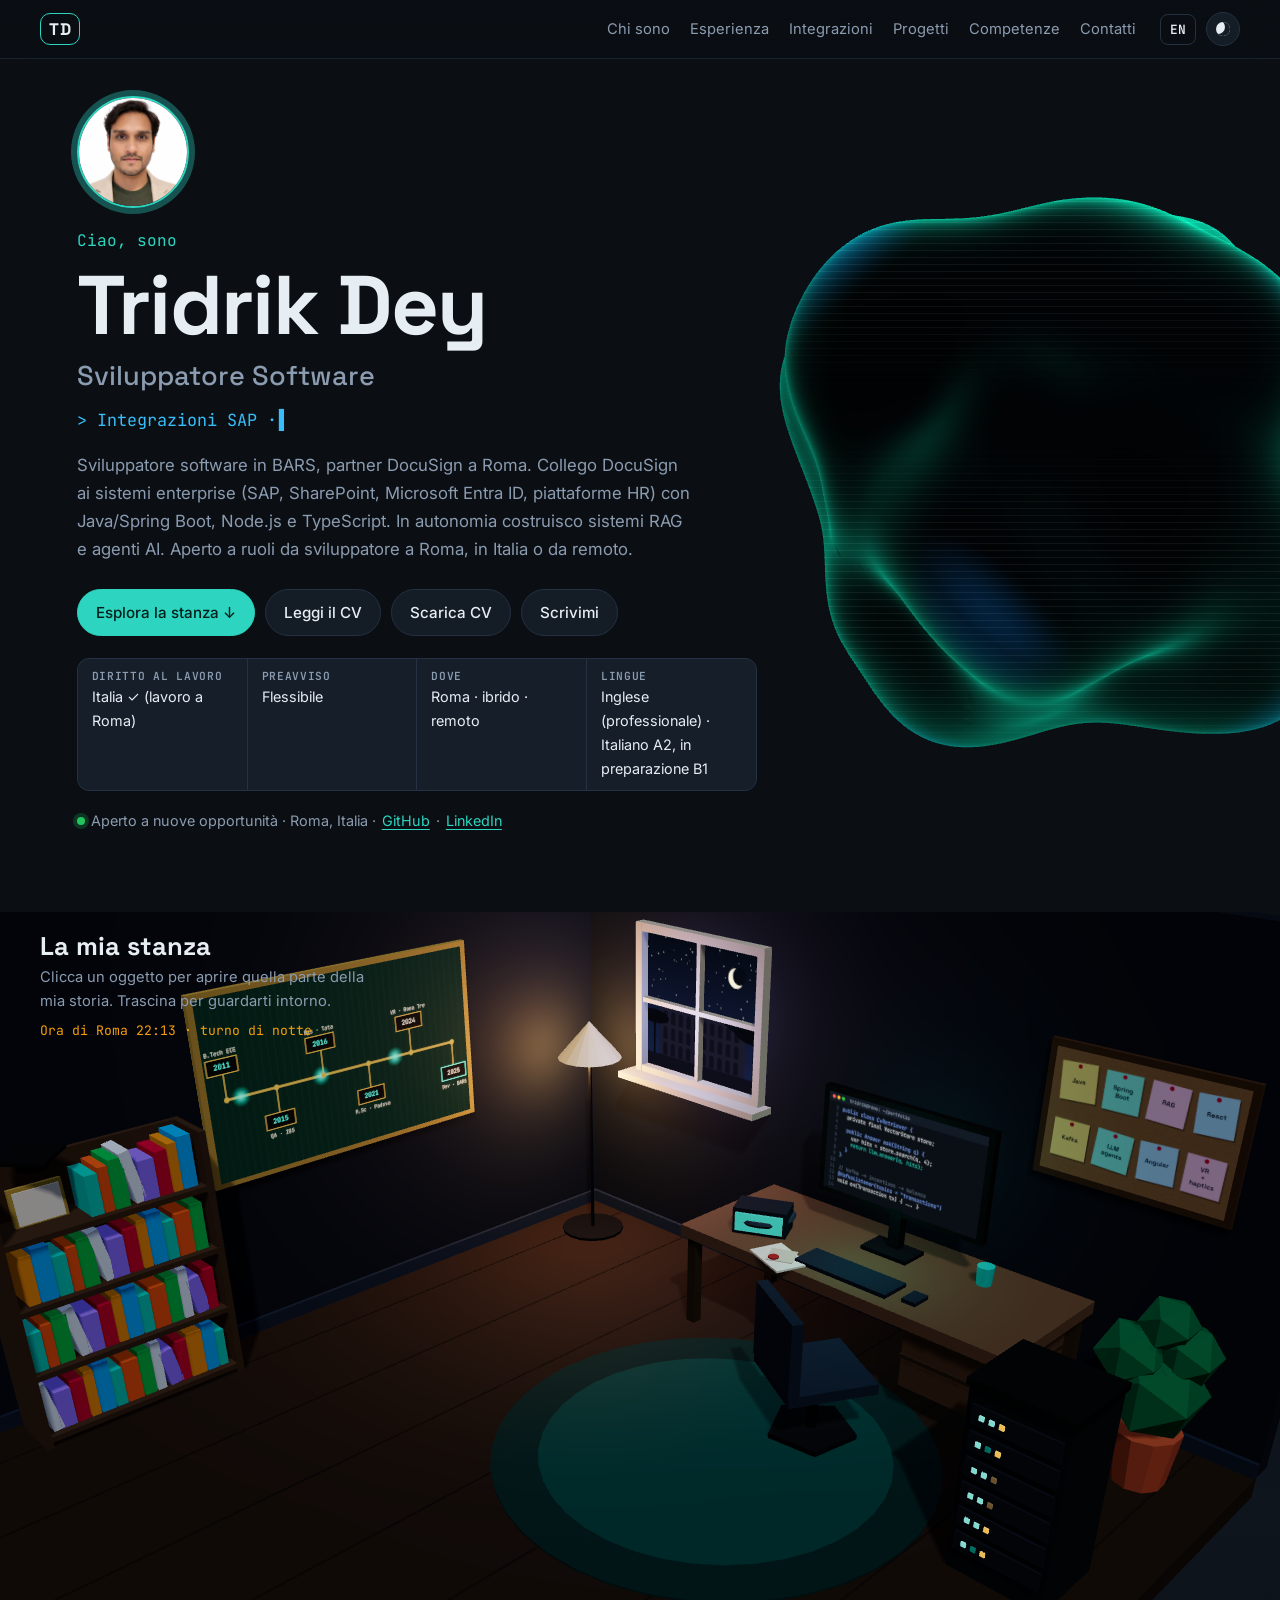
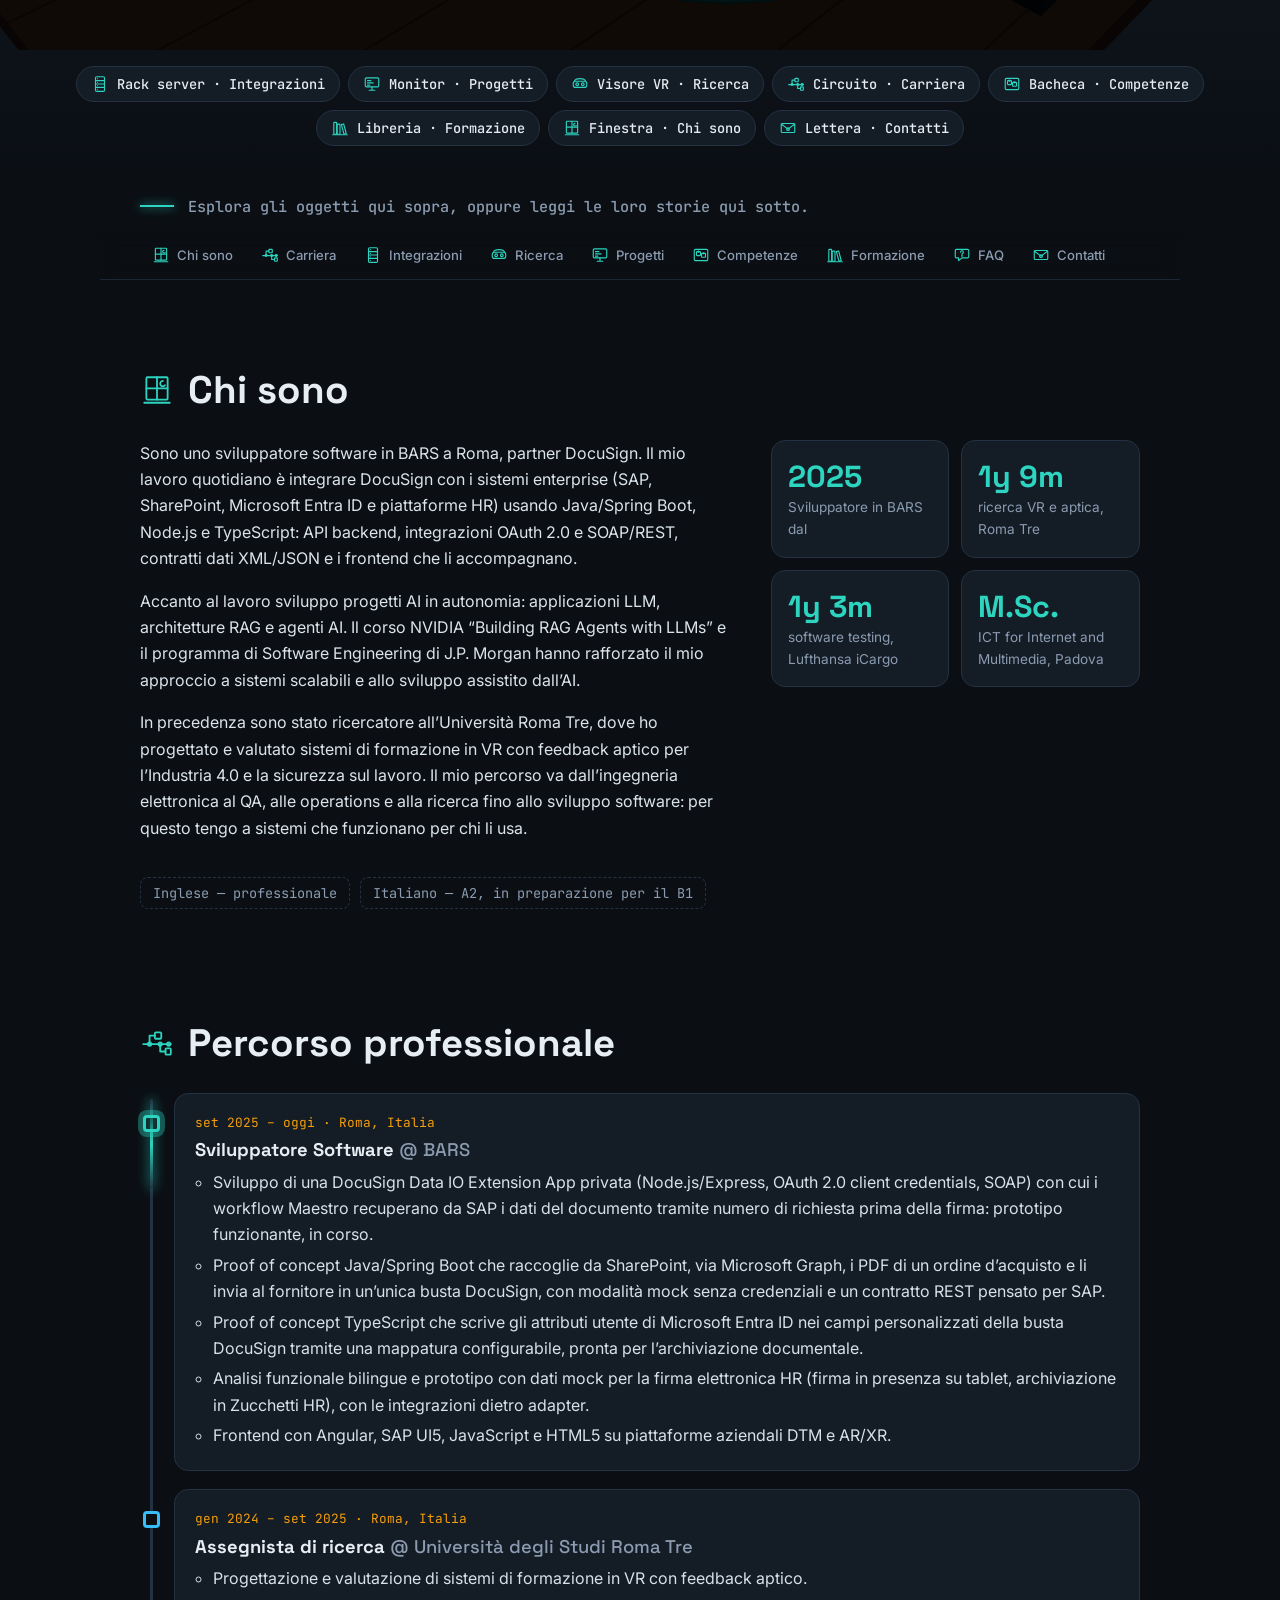
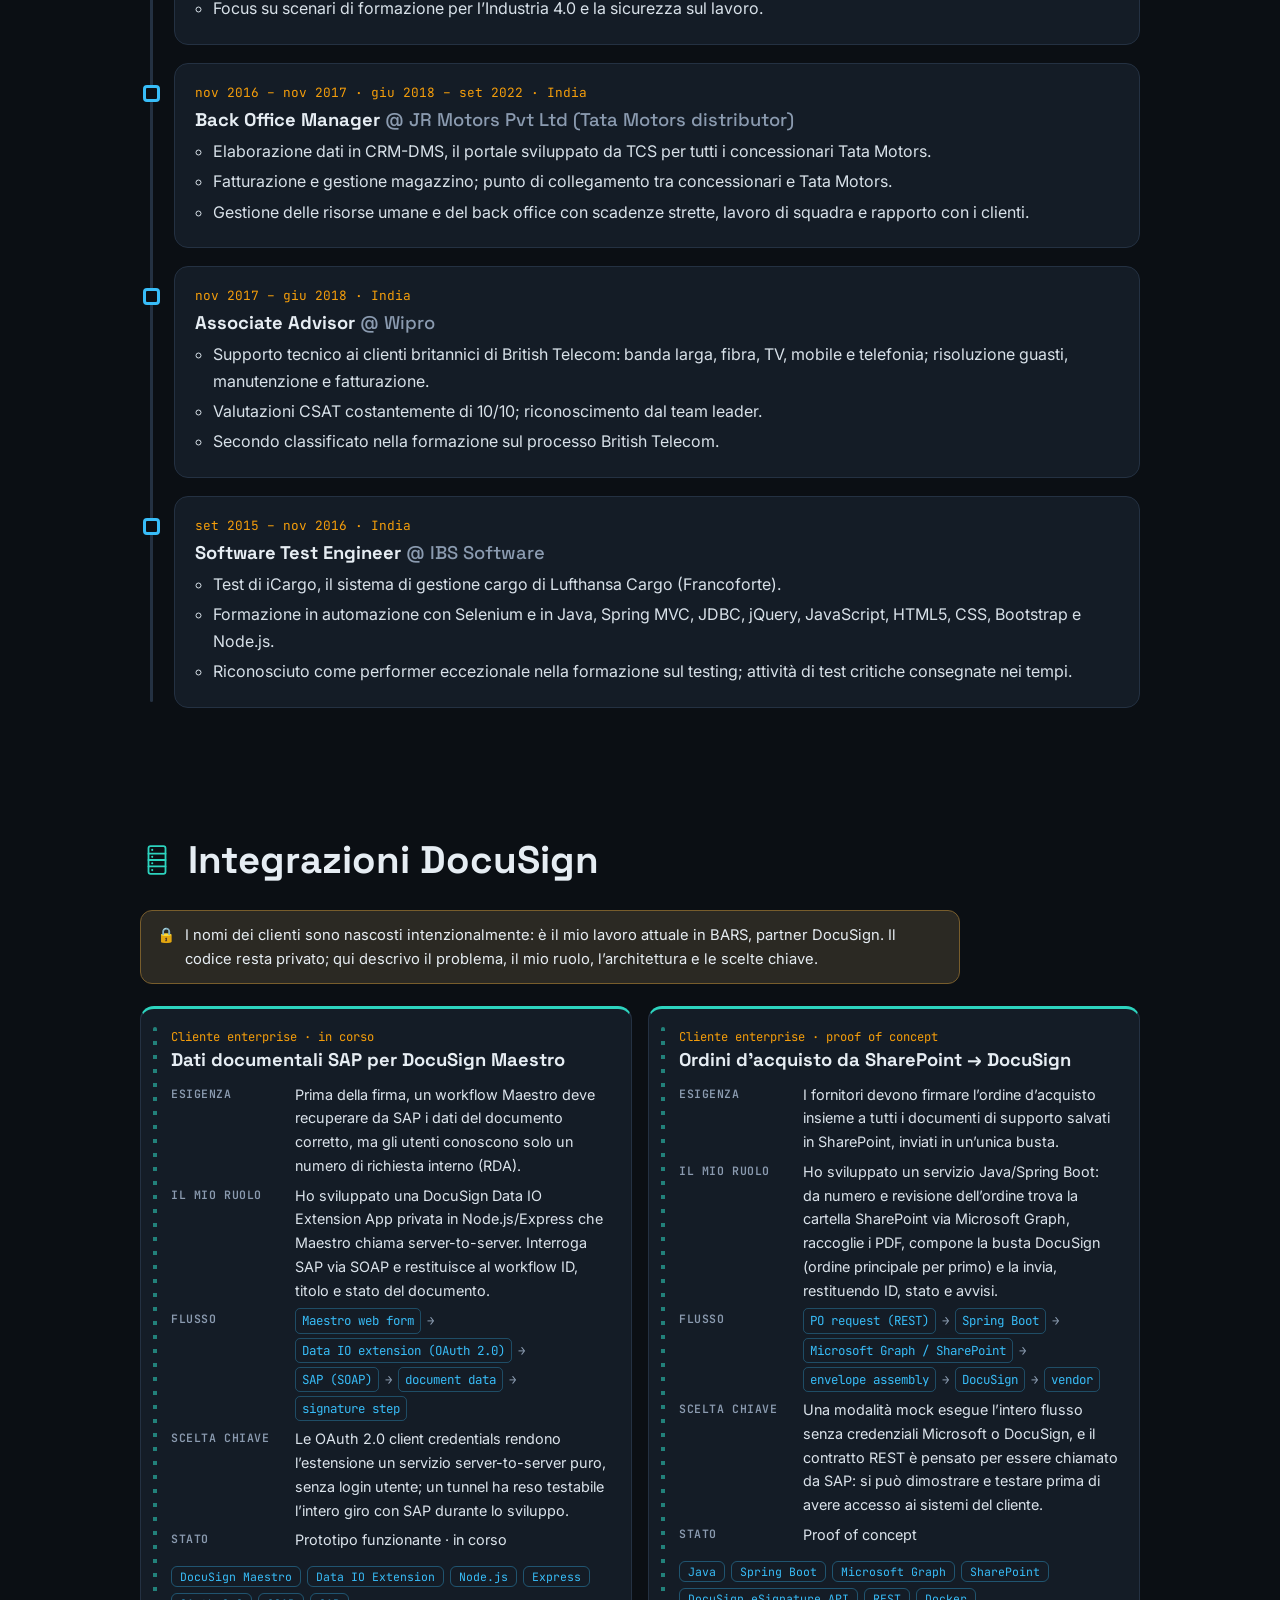
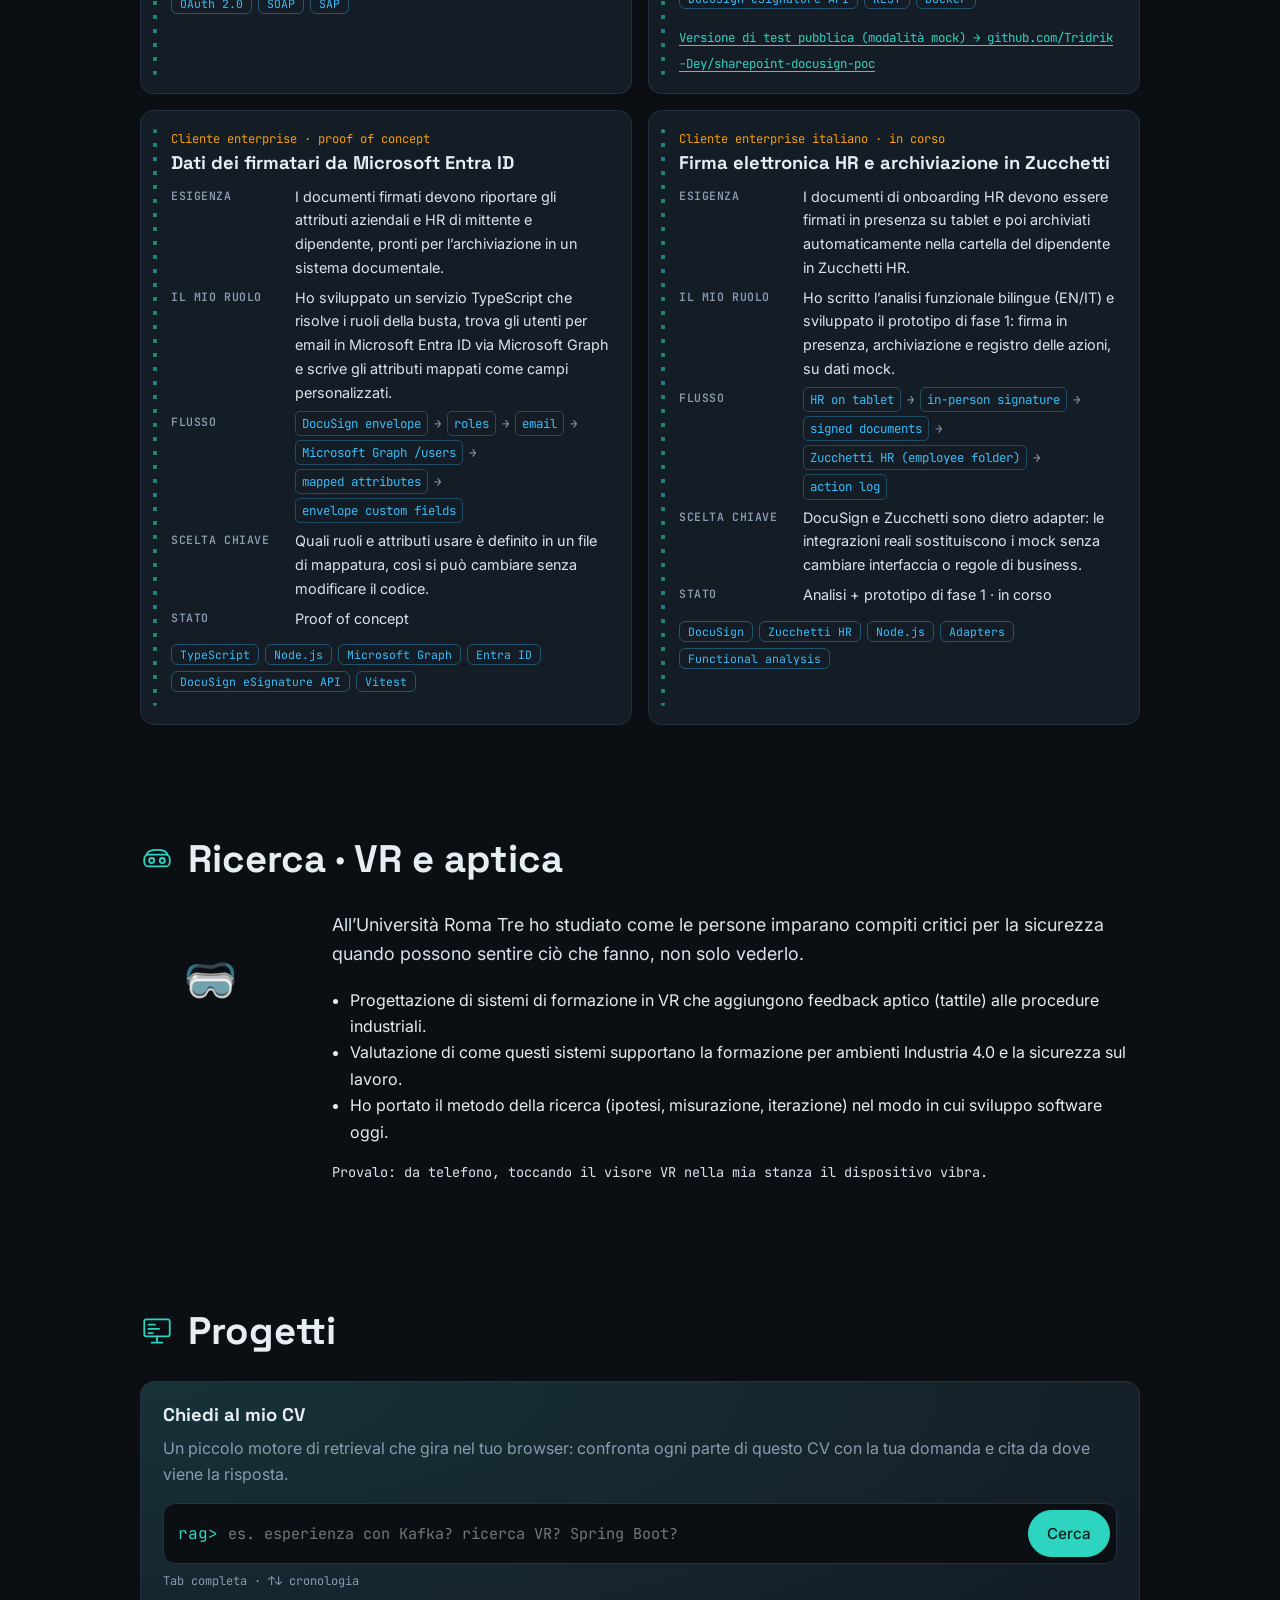
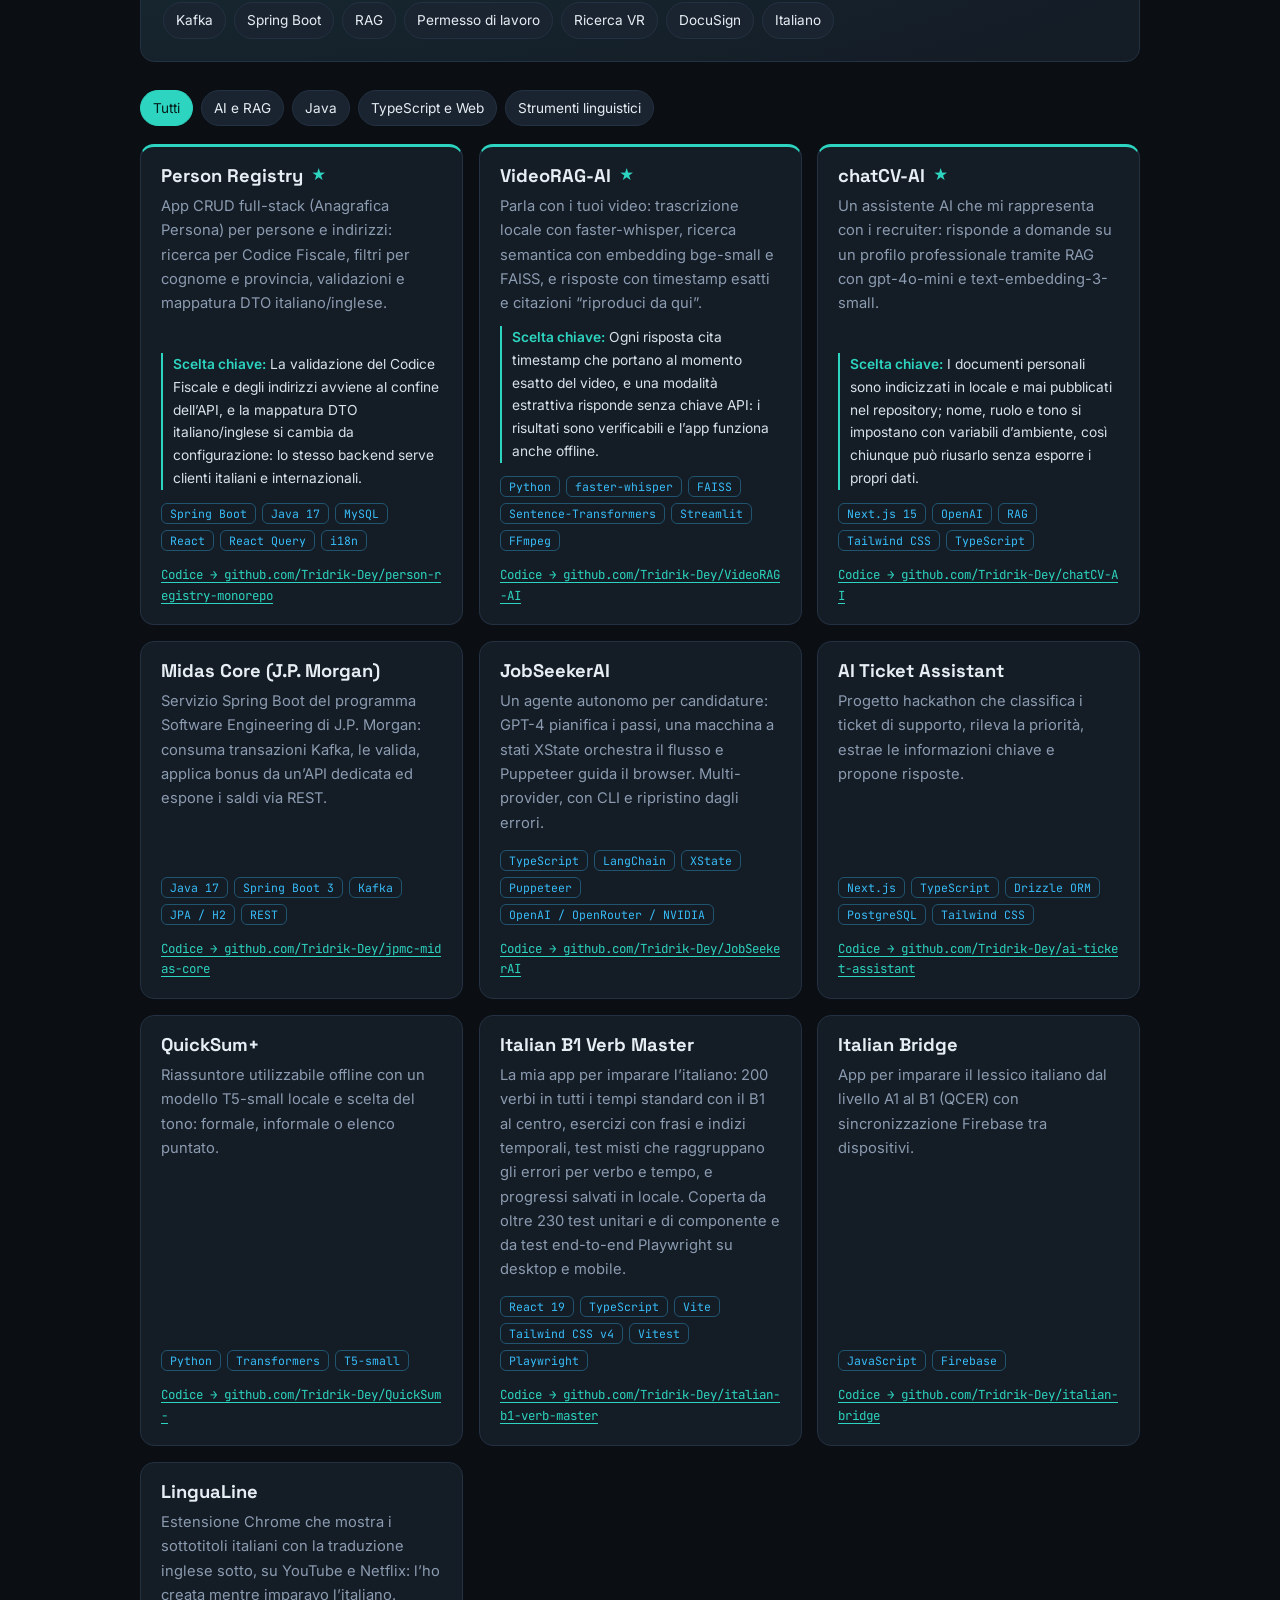
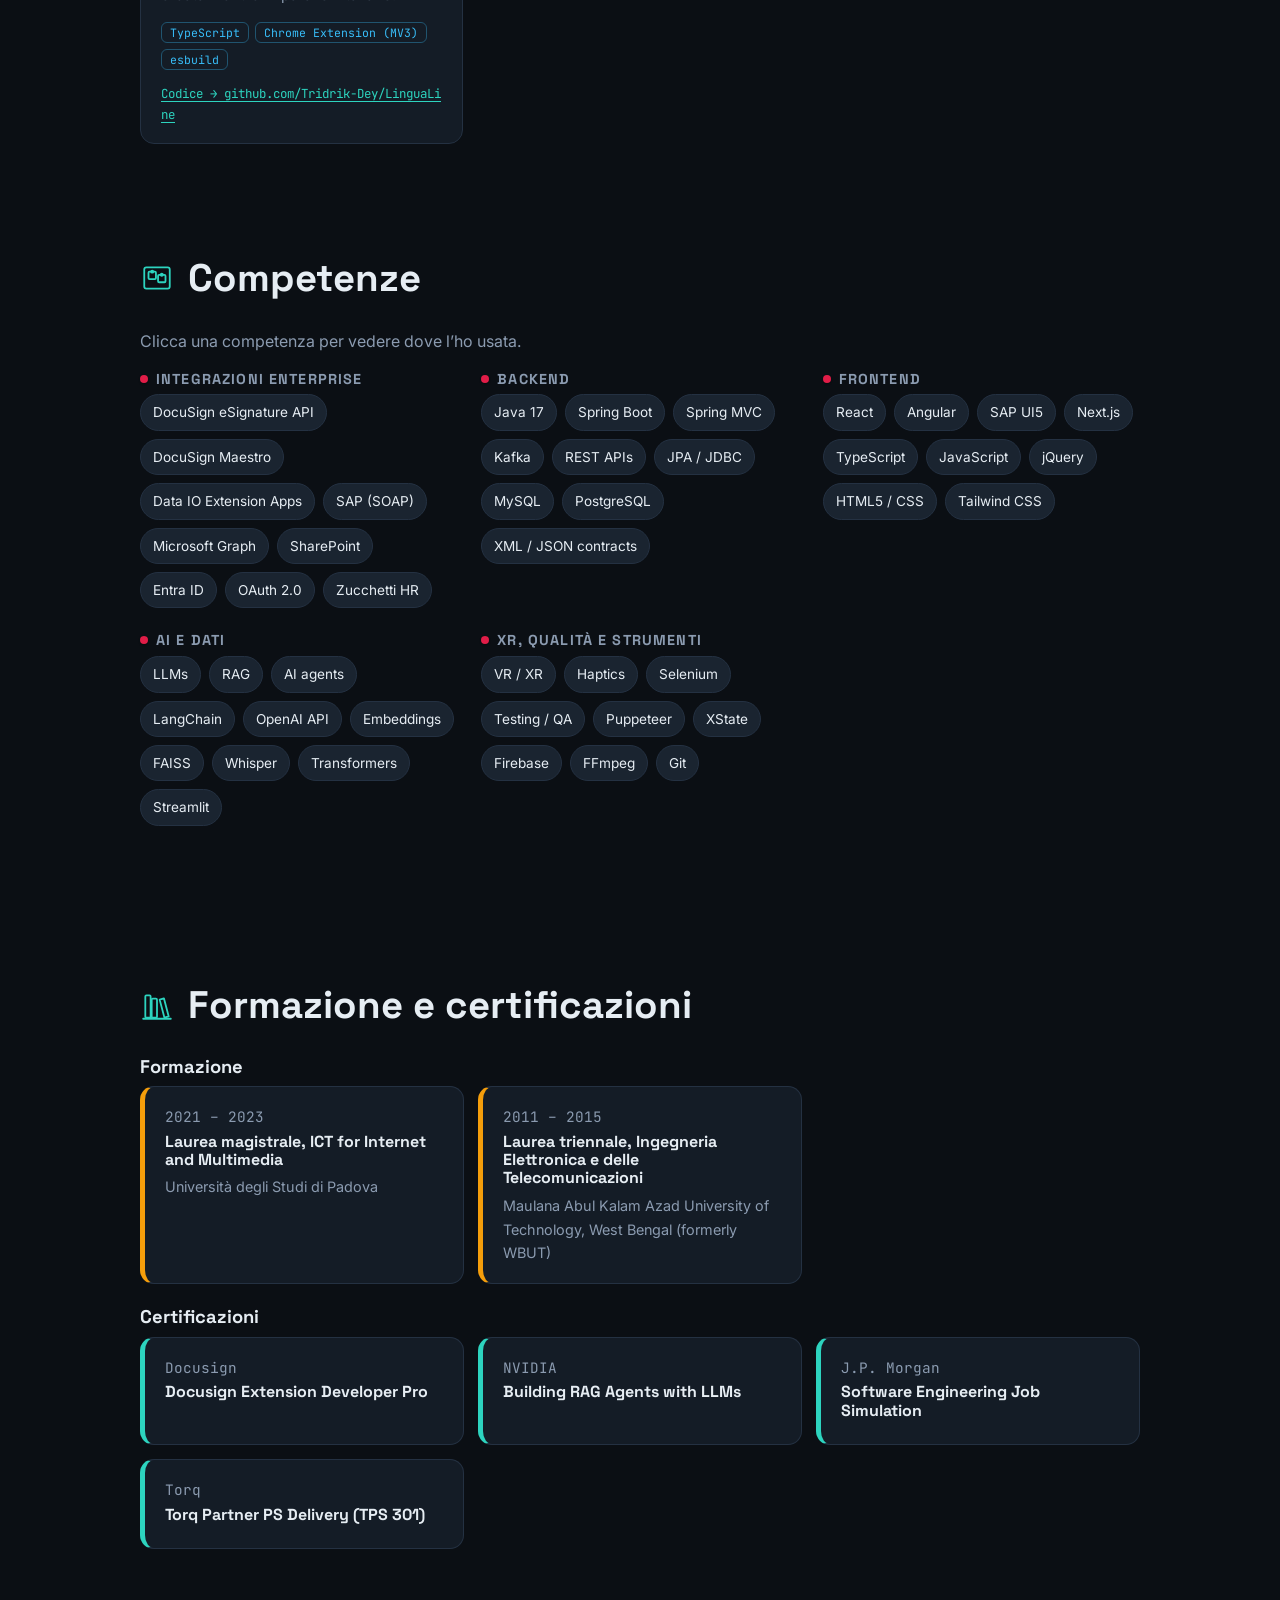
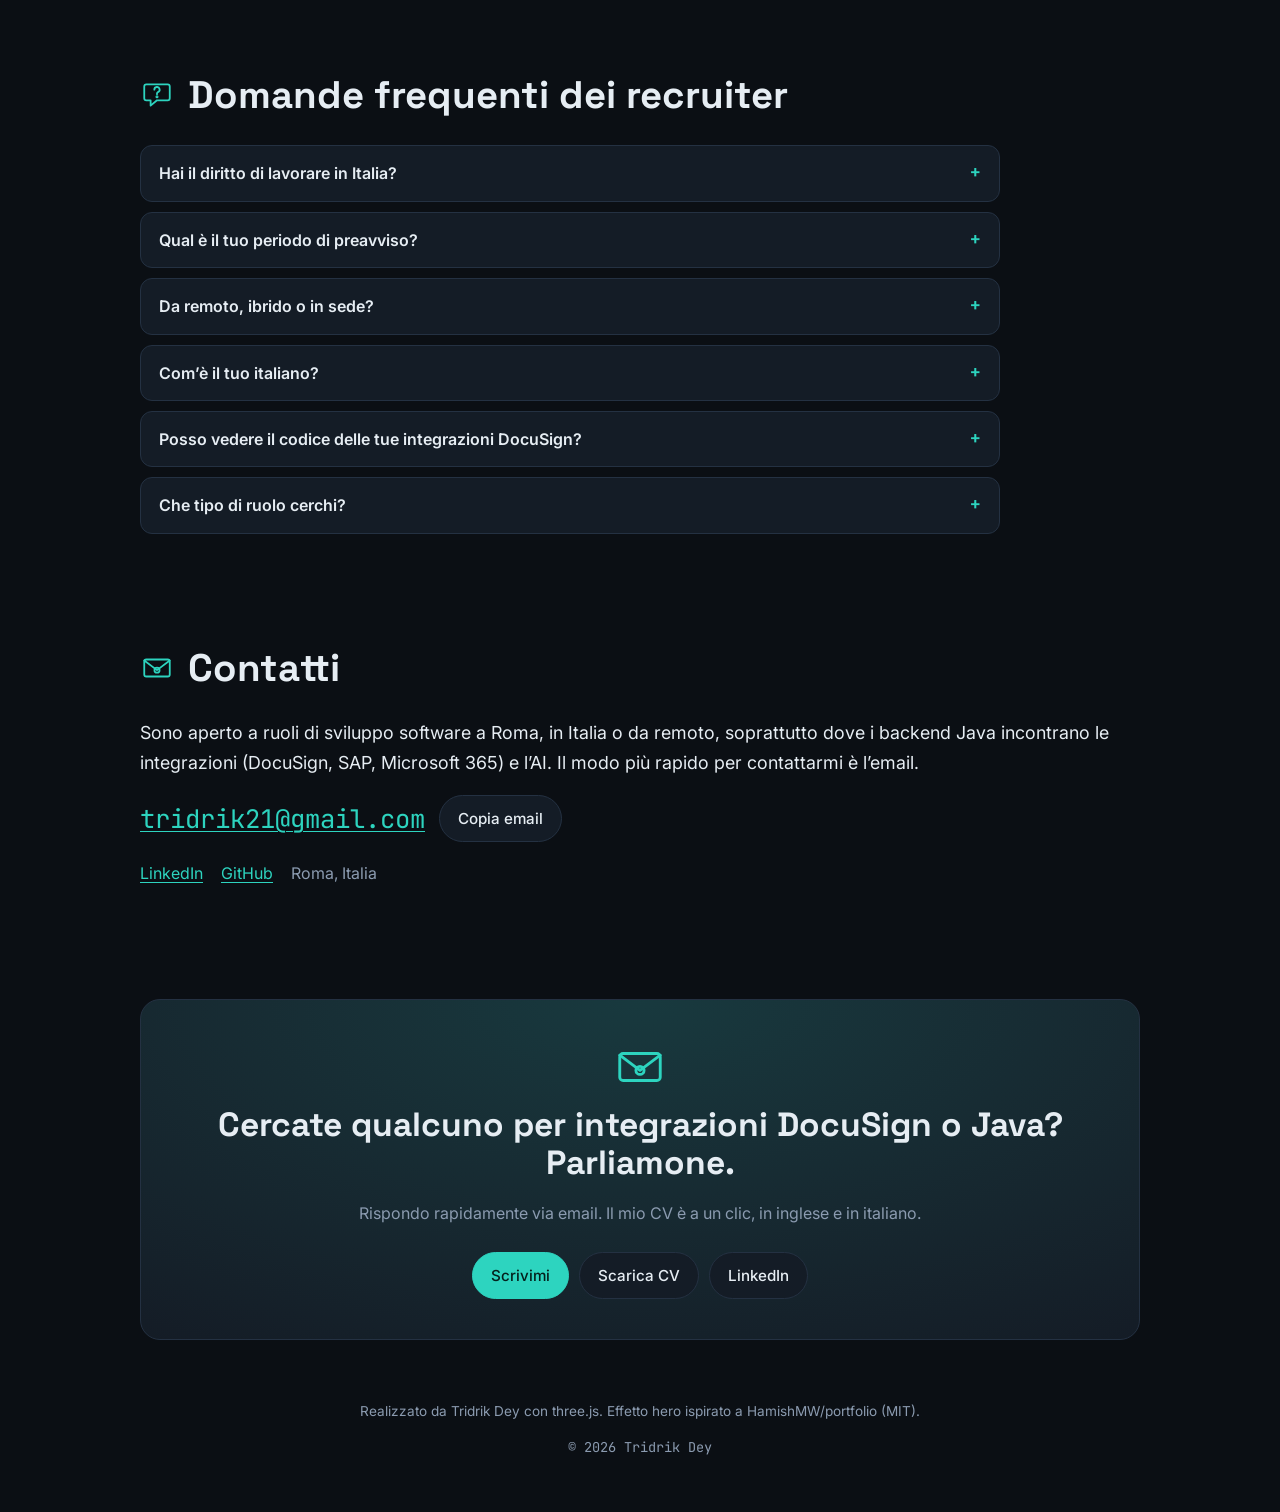
==== it/index.html @ cb40e69b "Add Google Search Console verification tag Co-Authored-By: Claude Opus 5.5 <noreply@anthropic.com>" ====
<!doctype html>
<html lang="it" class="no-js" data-theme="dark">
<head>
<meta charset="utf-8">
<meta name="viewport" content="width=device-width, initial-scale=1">
<title>Tridrik Dey · Sviluppatore Software (DocuSign e integrazioni enterprise, Java, Spring Boot)</title>
<meta name="description" content="Sviluppatore software in BARS a Roma, partner DocuSign: integro DocuSign con SAP, SharePoint, Microsoft Entra ID e sistemi HR usando Java/Spring Boot, Node.js e TypeScript. Sviluppo anche progetti RAG e agenti AI.">
<meta name="author" content="Tridrik Dey">
<meta name="google-site-verification" content="TpDvIQLYxlIpqFZb74sLDKEGU_5LTjOBwT2x2uKrREA">
<meta name="theme-color" content="#0b0f14">
<link rel="canonical" href="https://tridrik-dey.github.io/it/">
<link rel="alternate" hreflang="en" href="https://tridrik-dey.github.io/">
<link rel="alternate" hreflang="it" href="https://tridrik-dey.github.io/it/">
<link rel="alternate" hreflang="x-default" href="https://tridrik-dey.github.io/">
<link rel="alternate" type="text/markdown" title="llms.txt" href="https://tridrik-dey.github.io/llms.txt">
<meta property="og:type" content="profile">
<meta property="og:title" content="Tridrik Dey · Sviluppatore Software (DocuSign e integrazioni enterprise, Java, Spring Boot)">
<meta property="og:description" content="Sviluppatore software in BARS a Roma, partner DocuSign: integro DocuSign con SAP, SharePoint, Microsoft Entra ID e sistemi HR usando Java/Spring Boot, Node.js e TypeScript. Sviluppo anche progetti RAG e agenti AI.">
<meta property="og:url" content="https://tridrik-dey.github.io/it/">
<meta property="og:image" content="https://tridrik-dey.github.io/assets/og.png">
<meta property="og:image:width" content="1200">
<meta property="og:image:height" content="630">
<meta property="og:locale" content="it_IT">
<meta property="og:locale:alternate" content="en_US">
<meta property="profile:first_name" content="Tridrik">
<meta property="profile:last_name" content="Dey">
<meta name="twitter:card" content="summary_large_image">
<link rel="icon" href="../assets/favicon.svg" type="image/svg+xml">
<link rel="preconnect" href="https://fonts.googleapis.com">
<link rel="preconnect" href="https://fonts.gstatic.com" crossorigin>
<link href="https://fonts.googleapis.com/css2?family=Inter:wght@400;500;600&family=JetBrains+Mono:wght@400;600&family=Space+Grotesk:wght@500;700&display=swap" rel="stylesheet">
<link rel="stylesheet" href="../assets/css/style.css">
<script>document.documentElement.classList.replace('no-js','js');try{var s=localStorage.getItem('theme');if(s)document.documentElement.dataset.theme=s}catch(e){}</script>
<script type="application/ld+json">{"@context":"https://schema.org","@type":"ProfilePage","dateModified":"2026-10-31","inLanguage":"it","mainEntity":{"@type":"Person","@id":"https://tridrik-dey.github.io/#person","name":"Tridrik Dey","jobTitle":"Sviluppatore Software","description":"Sviluppatore software in BARS a Roma, partner DocuSign: integro DocuSign con SAP, SharePoint, Microsoft Entra ID e sistemi HR usando Java/Spring Boot, Node.js e TypeScript. Sviluppo anche progetti RAG e agenti AI.","email":"mailto:tridrik21@gmail.com","image":"https://tridrik-dey.github.io/assets/avatar.png","url":"https://tridrik-dey.github.io/","address":{"@type":"PostalAddress","addressLocality":"Rome","addressCountry":"IT"},"worksFor":{"@type":"Organization","name":"BARS"},"alumniOf":[{"@type":"CollegeOrUniversity","name":"Università degli Studi di Padova"},{"@type":"CollegeOrUniversity","name":"Maulana Abul Kalam Azad University of Technology, West Bengal (formerly WBUT)"}],"hasCredential":[{"@type":"EducationalOccupationalCredential","name":"Docusign Extension Developer Pro","recognizedBy":{"@type":"Organization","name":"Docusign"}},{"@type":"EducationalOccupationalCredential","name":"Building RAG Agents with LLMs","recognizedBy":{"@type":"Organization","name":"NVIDIA"}},{"@type":"EducationalOccupationalCredential","name":"Software Engineering Job Simulation","recognizedBy":{"@type":"Organization","name":"J.P. Morgan"}},{"@type":"EducationalOccupationalCredential","name":"Torq Partner PS Delivery (TPS 301)","recognizedBy":{"@type":"Organization","name":"Torq"}}],"knowsAbout":["DocuSign eSignature API","DocuSign Maestro","Data IO Extension Apps","SAP (SOAP)","Microsoft Graph","SharePoint","Entra ID","OAuth 2.0","Zucchetti HR","Java 17","Spring Boot","Spring MVC","Kafka","REST APIs","JPA / JDBC","MySQL","PostgreSQL","XML / JSON contracts","React","Angular","SAP UI5","Next.js","TypeScript","JavaScript","jQuery","HTML5 / CSS","Tailwind CSS","LLMs","RAG","AI agents","LangChain","OpenAI API","Embeddings","FAISS","Whisper","Transformers","Streamlit","VR / XR","Haptics","Selenium","Testing / QA","Puppeteer","XState","Firebase","FFmpeg","Git"],"knowsLanguage":["en","it"],"sameAs":["https://www.linkedin.com/in/tridrik-dey","https://github.com/Tridrik-Dey"]}}</script>
<script type="application/ld+json">{"@context":"https://schema.org","@type":"FAQPage","inLanguage":"it","mainEntity":[{"@type":"Question","name":"Hai il diritto di lavorare in Italia?","acceptedAnswer":{"@type":"Answer","text":"Sì. Vivo e lavoro a Roma, attualmente come sviluppatore software in BARS."}},{"@type":"Question","name":"Qual è il tuo periodo di preavviso?","acceptedAnswer":{"@type":"Answer","text":"È flessibile: concordiamo volentieri una data di inizio adatta a entrambi."}},{"@type":"Question","name":"Da remoto, ibrido o in sede?","acceptedAnswer":{"@type":"Answer","text":"Tutti e tre: in sede o ibrido a Roma, oppure da remoto."}},{"@type":"Question","name":"Com’è il tuo italiano?","acceptedAnswer":{"@type":"Answer","text":"A2, in preparazione per il B1: ho persino creato un’app per esercitarmi con i verbi. Lavoro senza difficoltà in inglese."}},{"@type":"Question","name":"Posso vedere il codice delle tue integrazioni DocuSign?","acceptedAnswer":{"@type":"Answer","text":"Il codice dei clienti è privato, per questo i casi qui sopra descrivono problema, ruolo, architettura e scelte chiave. Il proof of concept SharePoint → DocuSign ha una versione di test pubblica, e in un colloquio illustro volentieri qualsiasi progetto."}},{"@type":"Question","name":"Che tipo di ruolo cerchi?","acceptedAnswer":{"@type":"Answer","text":"Ruoli da sviluppatore software dove i backend Java/Spring Boot incontrano le integrazioni (DocuSign, SAP, Microsoft 365) e, idealmente, l’AI e la RAG."}}]}</script>
</head>
<body>
<a class="skip" href="#about">Vai al contenuto</a>
<header class="nav">
  <a class="monogram" href="#hero" aria-label="Tridrik Dey">TD</a>
  <nav class="nav-links" aria-label="Main"><a href="#about">Chi sono</a><a href="#experience">Esperienza</a><a href="#integrations">Integrazioni</a><a href="#projects">Progetti</a><a href="#skills">Competenze</a><a href="#contact">Contatti</a></nav>
  <div class="nav-tools">
    <a class="lang" href="../" hreflang="en" lang="en">EN<span class="sr-only"> · English</span></a>
    <button class="theme-toggle" type="button" aria-label="Cambia tema chiaro/scuro"><span aria-hidden="true"></span></button>
  </div>
</header>
<main>
<section id="hero" class="hero">
  <canvas class="hero-canvas" aria-hidden="true"></canvas>
  <div class="hero-inner">
    <img class="hero-photo" src="../assets/avatar.png" alt="Tridrik Dey" width="160" height="160">
    <p class="eyebrow">Ciao, sono</p>
    <h1 class="hero-name"><span class="decode" data-decode>Tridrik Dey</span></h1>
    <p class="hero-title"><span class="decode" data-decode data-delay="500">Sviluppatore Software</span></p>
    <p class="hero-roles mono">&gt; <span class="role" data-roles="[&quot;Sviluppatore di integrazioni DocuSign&quot;,&quot;Sviluppatore Java e Spring Boot&quot;,&quot;Integrazioni SAP · SharePoint · Entra ID&quot;,&quot;Costruttore di RAG e agenti AI&quot;,&quot;Ricercatore in VR e aptica&quot;]">Sviluppatore di integrazioni DocuSign</span><span class="caret" aria-hidden="true">▌</span></p>
    <p class="hero-lede">Sviluppatore software in BARS, partner DocuSign a Roma. Collego DocuSign ai sistemi enterprise (SAP, SharePoint, Microsoft Entra ID, piattaforme HR) con Java/Spring Boot, Node.js e TypeScript. In autonomia costruisco sistemi RAG e agenti AI. Aperto a ruoli da sviluppatore a Roma, in Italia o da remoto.</p>
    <div class="hero-actions">
      <a class="btn btn-primary" href="#room">Esplora la stanza ↓</a>
      <a class="btn" href="#about">Leggi il CV</a>
      <a class="btn" href="../assets/cv/Tridrik-Dey-CV-IT.pdf" download>Scarica CV</a>
      <a class="btn" href="mailto:tridrik21@gmail.com">Scrivimi</a>
    </div>
    <dl class="brief" id="brief" aria-label="In breve per i recruiter" data-chunk data-kind="profile" data-title="In breve per i recruiter" data-section="Profile" data-tags="right-to-work work-permit availability notice-period location remote hybrid languages english italian">
      <div><dt>Diritto al lavoro</dt><dd>Italia ✓ (lavoro a Roma)</dd></div><div><dt>Preavviso</dt><dd>Flessibile</dd></div><div><dt>Dove</dt><dd>Roma · ibrido · remoto</dd></div><div><dt>Lingue</dt><dd>Inglese (professionale) · Italiano A2, in preparazione B1</dd></div>
    </dl>
    <p class="hero-meta"><span class="dot" aria-hidden="true"></span>Aperto a nuove opportunità · Roma, Italia ·
      <a href="https://github.com/Tridrik-Dey" rel="me">GitHub</a> · <a href="https://www.linkedin.com/in/tridrik-dey" rel="me">LinkedIn</a></p>
  </div>
</section>
<section id="room" class="room" aria-labelledby="room-title">
  <div class="room-stage">
    <canvas class="room-canvas" aria-hidden="true"></canvas>
    <div class="room-tooltip" aria-hidden="true"></div>
    <div class="room-hud">
      <h2 id="room-title">La mia stanza</h2>
      <p class="room-hint">Clicca un oggetto per aprire quella parte della mia storia. Trascina per guardarti intorno.</p>
      <p class="room-clock mono" data-rome="Ora di Roma" data-day="giorno" data-dusk="ora dorata" data-night="turno di notte"></p>
    </div>
  </div>
  <p class="room-fallback">Il tuo browser non può mostrare la stanza 3D, ma ogni sezione è a portata di clic:</p>
  <nav class="hotspots" aria-label="La mia stanza"><a class="hotspot" href="#integrations" data-object="rack" data-target="integrations"><svg class="obj obj-sm" viewBox="0 0 32 32" aria-hidden="true" focusable="false"><rect x="8" y="3" width="16" height="26" rx="2"/><path d="M8 10h16M8 16h16M8 22h16"/><circle cx="11.5" cy="6.5" r="1" class="led"/><circle cx="11.5" cy="13" r="1" class="led"/><circle cx="11.5" cy="19" r="1" class="led"/><circle cx="11.5" cy="25.5" r="1" class="led"/></svg>Rack server · Integrazioni</a><a class="hotspot" href="#projects" data-object="monitor" data-target="projects"><svg class="obj obj-sm" viewBox="0 0 32 32" aria-hidden="true" focusable="false"><rect x="4" y="5" width="24" height="16" rx="2"/><path d="M16 21v5M11 27h10M8 10h6M8 14h10M8 18h4"/></svg>Monitor · Progetti</a><a class="hotspot" href="#research" data-object="headset" data-target="research"><svg class="obj obj-sm" viewBox="0 0 32 32" aria-hidden="true" focusable="false"><rect x="4" y="11" width="24" height="11" rx="4"/><circle cx="11" cy="16.5" r="2.4"/><circle cx="21" cy="16.5" r="2.4"/><path d="M6 11c2-6 18-6 20 0"/></svg>Visore VR · Ricerca</a><a class="hotspot" href="#experience" data-object="circuit" data-target="experience"><svg class="obj obj-sm" viewBox="0 0 32 32" aria-hidden="true" focusable="false"><path d="M3 17h26M9 17V9h5M19 17v7h5"/><rect x="14" y="6" width="6" height="6" rx="1"/><rect x="24" y="21" width="5" height="6" rx="1"/><circle cx="9" cy="17" r="1.6"/><circle cx="19" cy="17" r="1.6"/><circle cx="27" cy="17" r="1.6"/></svg>Circuito · Carriera</a><a class="hotspot" href="#skills" data-object="board" data-target="skills"><svg class="obj obj-sm" viewBox="0 0 32 32" aria-hidden="true" focusable="false"><rect x="4" y="6" width="24" height="20" rx="2"/><rect x="8" y="10" width="7" height="7" rx="1"/><rect x="17" y="13" width="7" height="7" rx="1"/><circle cx="11.5" cy="10" r="1"/><circle cx="20.5" cy="13" r="1"/></svg>Bacheca · Competenze</a><a class="hotspot" href="#education" data-object="shelf" data-target="education"><svg class="obj obj-sm" viewBox="0 0 32 32" aria-hidden="true" focusable="false"><rect x="5" y="6" width="5" height="21" rx="1"/><rect x="11" y="9" width="5" height="18" rx="1"/><path d="M18.5 10l4-1.2 4.5 17-4 1.2z"/><path d="M3 28h26"/></svg>Libreria · Formazione</a><a class="hotspot" href="#about" data-object="window" data-target="about"><svg class="obj obj-sm" viewBox="0 0 32 32" aria-hidden="true" focusable="false"><rect x="6" y="4" width="20" height="21" rx="1"/><path d="M16 4v21M6 14.5h20M4 28h24"/><path d="M21.5 7.5a2.5 2.5 0 1 0 2 4"/></svg>Finestra · Chi sono</a><a class="hotspot" href="#contact" data-object="letter" data-target="contact"><svg class="obj obj-sm" viewBox="0 0 32 32" aria-hidden="true" focusable="false"><rect x="4" y="8" width="24" height="16" rx="2"/><path d="M4 9l12 9 12-9"/><circle cx="16" cy="18" r="2.4"/></svg>Lettera · Contatti</a></nav>
</section>
<div class="cv">
<p class="landing"><span class="landing-line" aria-hidden="true"></span>Esplora gli oggetti qui sopra, oppure leggi le loro storie qui sotto.</p>
<nav class="object-index" aria-label="Sezioni"><a href="#about" data-section="about"><svg class="obj obj-sm" viewBox="0 0 32 32" aria-hidden="true" focusable="false"><rect x="6" y="4" width="20" height="21" rx="1"/><path d="M16 4v21M6 14.5h20M4 28h24"/><path d="M21.5 7.5a2.5 2.5 0 1 0 2 4"/></svg><span>Chi sono</span></a><a href="#experience" data-section="experience"><svg class="obj obj-sm" viewBox="0 0 32 32" aria-hidden="true" focusable="false"><path d="M3 17h26M9 17V9h5M19 17v7h5"/><rect x="14" y="6" width="6" height="6" rx="1"/><rect x="24" y="21" width="5" height="6" rx="1"/><circle cx="9" cy="17" r="1.6"/><circle cx="19" cy="17" r="1.6"/><circle cx="27" cy="17" r="1.6"/></svg><span>Carriera</span></a><a href="#integrations" data-section="integrations"><svg class="obj obj-sm" viewBox="0 0 32 32" aria-hidden="true" focusable="false"><rect x="8" y="3" width="16" height="26" rx="2"/><path d="M8 10h16M8 16h16M8 22h16"/><circle cx="11.5" cy="6.5" r="1" class="led"/><circle cx="11.5" cy="13" r="1" class="led"/><circle cx="11.5" cy="19" r="1" class="led"/><circle cx="11.5" cy="25.5" r="1" class="led"/></svg><span>Integrazioni</span></a><a href="#research" data-section="research"><svg class="obj obj-sm" viewBox="0 0 32 32" aria-hidden="true" focusable="false"><rect x="4" y="11" width="24" height="11" rx="4"/><circle cx="11" cy="16.5" r="2.4"/><circle cx="21" cy="16.5" r="2.4"/><path d="M6 11c2-6 18-6 20 0"/></svg><span>Ricerca</span></a><a href="#projects" data-section="projects"><svg class="obj obj-sm" viewBox="0 0 32 32" aria-hidden="true" focusable="false"><rect x="4" y="5" width="24" height="16" rx="2"/><path d="M16 21v5M11 27h10M8 10h6M8 14h10M8 18h4"/></svg><span>Progetti</span></a><a href="#skills" data-section="skills"><svg class="obj obj-sm" viewBox="0 0 32 32" aria-hidden="true" focusable="false"><rect x="4" y="6" width="24" height="20" rx="2"/><rect x="8" y="10" width="7" height="7" rx="1"/><rect x="17" y="13" width="7" height="7" rx="1"/><circle cx="11.5" cy="10" r="1"/><circle cx="20.5" cy="13" r="1"/></svg><span>Competenze</span></a><a href="#education" data-section="education"><svg class="obj obj-sm" viewBox="0 0 32 32" aria-hidden="true" focusable="false"><rect x="5" y="6" width="5" height="21" rx="1"/><rect x="11" y="9" width="5" height="18" rx="1"/><path d="M18.5 10l4-1.2 4.5 17-4 1.2z"/><path d="M3 28h26"/></svg><span>Formazione</span></a><a href="#faq" data-section="faq"><svg class="obj obj-sm" viewBox="0 0 32 32" aria-hidden="true" focusable="false"><path d="M6 6h20a2 2 0 0 1 2 2v11a2 2 0 0 1-2 2H16l-6 5v-5H6a2 2 0 0 1-2-2V8a2 2 0 0 1 2-2z"/><path d="M13.5 11a2.5 2.5 0 1 1 3.4 2.3c-.6.3-.9.8-.9 1.4v.5"/><circle cx="16" cy="17.6" r=".6"/></svg><span>FAQ</span></a><a href="#contact" data-section="contact"><svg class="obj obj-sm" viewBox="0 0 32 32" aria-hidden="true" focusable="false"><rect x="4" y="8" width="24" height="16" rx="2"/><path d="M4 9l12 9 12-9"/><circle cx="16" cy="18" r="2.4"/></svg><span>Contatti</span></a></nav>
<section id="about" class="section" aria-labelledby="about-h">
  <h2 id="about-h" class="section-title"><svg class="obj" viewBox="0 0 32 32" aria-hidden="true" focusable="false"><rect x="6" y="4" width="20" height="21" rx="1"/><path d="M16 4v21M6 14.5h20M4 28h24"/><path d="M21.5 7.5a2.5 2.5 0 1 0 2 4"/></svg>Chi sono</h2>
  <div class="about-grid">
    <div class="prose"><p>Sono uno sviluppatore software in BARS a Roma, partner DocuSign. Il mio lavoro quotidiano è integrare DocuSign con i sistemi enterprise (SAP, SharePoint, Microsoft Entra ID e piattaforme HR) usando Java/Spring Boot, Node.js e TypeScript: API backend, integrazioni OAuth 2.0 e SOAP/REST, contratti dati XML/JSON e i frontend che li accompagnano.</p><p>Accanto al lavoro sviluppo progetti AI in autonomia: applicazioni LLM, architetture RAG e agenti AI. Il corso NVIDIA “Building RAG Agents with LLMs” e il programma di Software Engineering di J.P. Morgan hanno rafforzato il mio approccio a sistemi scalabili e allo sviluppo assistito dall’AI.</p><p>In precedenza sono stato ricercatore all’Università Roma Tre, dove ho progettato e valutato sistemi di formazione in VR con feedback aptico per l’Industria 4.0 e la sicurezza sul lavoro. Il mio percorso va dall’ingegneria elettronica al QA, alle operations e alla ricerca fino allo sviluppo software: per questo tengo a sistemi che funzionano per chi li usa.</p></div>
    <ul class="facts"><li><strong class="count" data-count="2025">2025</strong><span>Sviluppatore in BARS dal</span></li><li><strong class="count" data-count="1y 9m">1y 9m</strong><span>ricerca VR e aptica, Roma Tre</span></li><li><strong class="count" data-count="1y 3m">1y 3m</strong><span>software testing, Lufthansa iCargo</span></li><li><strong class="count" data-count="M.Sc.">M.Sc.</strong><span>ICT for Internet and Multimedia, Padova</span></li></ul>
  </div>
  <ul class="langs"><li>Inglese — professionale</li><li>Italiano — A2, in preparazione per il B1</li></ul>
</section>
<section id="experience" class="section" aria-labelledby="experience-h">
  <h2 id="experience-h" class="section-title"><svg class="obj" viewBox="0 0 32 32" aria-hidden="true" focusable="false"><path d="M3 17h26M9 17V9h5M19 17v7h5"/><rect x="14" y="6" width="6" height="6" rx="1"/><rect x="24" y="21" width="5" height="6" rx="1"/><circle cx="9" cy="17" r="1.6"/><circle cx="19" cy="17" r="1.6"/><circle cx="27" cy="17" r="1.6"/></svg>Percorso professionale</h2>
  <ol class="circuit">
    <li class="job is-current" id="job-bars" data-chunk data-kind="work" data-title="Sviluppatore Software · BARS" data-section="Percorso professionale" data-tags="docusign maestro extension-apps sap soap oauth microsoft-graph sharepoint entra-id zucchetti java spring-boot nodejs typescript angular sap-ui5 javascript rest dtm xr xml-json">
      <span class="node" aria-hidden="true"></span>
      <div class="job-card">
        <p class="job-period mono">set 2025 – oggi · Roma, Italia</p>
        <h3>Sviluppatore Software <span class="at">@ BARS</span></h3>
        <ul><li>Sviluppo di una DocuSign Data IO Extension App privata (Node.js/Express, OAuth 2.0 client credentials, SOAP) con cui i workflow Maestro recuperano da SAP i dati del documento tramite numero di richiesta prima della firma: prototipo funzionante, in corso.</li><li>Proof of concept Java/Spring Boot che raccoglie da SharePoint, via Microsoft Graph, i PDF di un ordine d’acquisto e li invia al fornitore in un’unica busta DocuSign, con modalità mock senza credenziali e un contratto REST pensato per SAP.</li><li>Proof of concept TypeScript che scrive gli attributi utente di Microsoft Entra ID nei campi personalizzati della busta DocuSign tramite una mappatura configurabile, pronta per l’archiviazione documentale.</li><li>Analisi funzionale bilingue e prototipo con dati mock per la firma elettronica HR (firma in presenza su tablet, archiviazione in Zucchetti HR), con le integrazioni dietro adapter.</li><li>Frontend con Angular, SAP UI5, JavaScript e HTML5 su piattaforme aziendali DTM e AR/XR.</li></ul>
      </div>
    </li>
    <li class="job" id="job-romatre" data-chunk data-kind="research" data-title="Assegnista di ricerca · Università degli Studi Roma Tre" data-section="Percorso professionale" data-tags="vr haptics xr research industry-4.0">
      <span class="node" aria-hidden="true"></span>
      <div class="job-card">
        <p class="job-period mono">gen 2024 – set 2025 · Roma, Italia</p>
        <h3>Assegnista di ricerca <span class="at">@ Università degli Studi Roma Tre</span></h3>
        <ul><li>Progettazione e valutazione di sistemi di formazione in VR con feedback aptico.</li><li>Focus su scenari di formazione per l’Industria 4.0 e la sicurezza sul lavoro.</li></ul>
      </div>
    </li>
    <li class="job" id="job-jrmotors" data-chunk data-kind="work" data-title="Back Office Manager · JR Motors Pvt Ltd (Tata Motors distributor)" data-section="Percorso professionale" data-tags="crm operations management">
      <span class="node" aria-hidden="true"></span>
      <div class="job-card">
        <p class="job-period mono">nov 2016 – nov 2017 · giu 2018 – set 2022 · India</p>
        <h3>Back Office Manager <span class="at">@ JR Motors Pvt Ltd (Tata Motors distributor)</span></h3>
        <ul><li>Elaborazione dati in CRM-DMS, il portale sviluppato da TCS per tutti i concessionari Tata Motors.</li><li>Fatturazione e gestione magazzino; punto di collegamento tra concessionari e Tata Motors.</li><li>Gestione delle risorse umane e del back office con scadenze strette, lavoro di squadra e rapporto con i clienti.</li></ul>
      </div>
    </li>
    <li class="job" id="job-wipro" data-chunk data-kind="work" data-title="Associate Advisor · Wipro" data-section="Percorso professionale" data-tags="support customer">
      <span class="node" aria-hidden="true"></span>
      <div class="job-card">
        <p class="job-period mono">nov 2017 – giu 2018 · India</p>
        <h3>Associate Advisor <span class="at">@ Wipro</span></h3>
        <ul><li>Supporto tecnico ai clienti britannici di British Telecom: banda larga, fibra, TV, mobile e telefonia; risoluzione guasti, manutenzione e fatturazione.</li><li>Valutazioni CSAT costantemente di 10/10; riconoscimento dal team leader.</li><li>Secondo classificato nella formazione sul processo British Telecom.</li></ul>
      </div>
    </li>
    <li class="job" id="job-ibs" data-chunk data-kind="work" data-title="Software Test Engineer · IBS Software" data-section="Percorso professionale" data-tags="testing selenium java spring-mvc jdbc jquery javascript html5 css bootstrap nodejs">
      <span class="node" aria-hidden="true"></span>
      <div class="job-card">
        <p class="job-period mono">set 2015 – nov 2016 · India</p>
        <h3>Software Test Engineer <span class="at">@ IBS Software</span></h3>
        <ul><li>Test di iCargo, il sistema di gestione cargo di Lufthansa Cargo (Francoforte).</li><li>Formazione in automazione con Selenium e in Java, Spring MVC, JDBC, jQuery, JavaScript, HTML5, CSS, Bootstrap e Node.js.</li><li>Riconosciuto come performer eccezionale nella formazione sul testing; attività di test critiche consegnate nei tempi.</li></ul>
      </div>
    </li>
  </ol>
</section>
<section id="integrations" class="section" aria-labelledby="integrations-h">
  <h2 id="integrations-h" class="section-title"><svg class="obj" viewBox="0 0 32 32" aria-hidden="true" focusable="false"><rect x="8" y="3" width="16" height="26" rx="2"/><path d="M8 10h16M8 16h16M8 22h16"/><circle cx="11.5" cy="6.5" r="1" class="led"/><circle cx="11.5" cy="13" r="1" class="led"/><circle cx="11.5" cy="19" r="1" class="led"/><circle cx="11.5" cy="25.5" r="1" class="led"/></svg>Integrazioni DocuSign</h2>
  <p class="confidential"><span aria-hidden="true">🔒</span> I nomi dei clienti sono nascosti intenzionalmente: è il mio lavoro attuale in BARS, partner DocuSign. Il codice resta privato; qui descrivo il problema, il mio ruolo, l’architettura e le scelte chiave.</p>
  <div class="case-grid">
    <article class="case is-featured" id="case-sap-maestro" data-chunk data-kind="work" data-title="Dati documentali SAP per DocuSign Maestro" data-section="Integrazioni DocuSign" data-tags="docusign maestro extension-apps sap soap oauth nodejs dtm">
      <p class="case-client mono">Cliente enterprise · in corso</p>
      <h3>Dati documentali SAP per DocuSign Maestro</h3>
      <dl>
        <dt>Esigenza</dt><dd>Prima della firma, un workflow Maestro deve recuperare da SAP i dati del documento corretto, ma gli utenti conoscono solo un numero di richiesta interno (RDA).</dd>
        <dt>Il mio ruolo</dt><dd>Ho sviluppato una DocuSign Data IO Extension App privata in Node.js/Express che Maestro chiama server-to-server. Interroga SAP via SOAP e restituisce al workflow ID, titolo e stato del documento.</dd>
        <dt>Flusso</dt><dd class="flow mono" style="--n:5"><span class="step" style="--i:0">Maestro web form</span><span class="arrow" aria-hidden="true">→</span><span class="sr-only">, then </span><span class="step" style="--i:1">Data IO extension (OAuth 2.0)</span><span class="arrow" aria-hidden="true">→</span><span class="sr-only">, then </span><span class="step" style="--i:2">SAP (SOAP)</span><span class="arrow" aria-hidden="true">→</span><span class="sr-only">, then </span><span class="step" style="--i:3">document data</span><span class="arrow" aria-hidden="true">→</span><span class="sr-only">, then </span><span class="step" style="--i:4">signature step</span></dd>
        <dt>Scelta chiave</dt><dd>Le OAuth 2.0 client credentials rendono l’estensione un servizio server-to-server puro, senza login utente; un tunnel ha reso testabile l’intero giro con SAP durante lo sviluppo.</dd>
        <dt>Stato</dt><dd>Prototipo funzionante · in corso</dd>
      </dl>
      <ul class="stack"><li>DocuSign Maestro</li><li>Data IO Extension</li><li>Node.js</li><li>Express</li><li>OAuth 2.0</li><li>SOAP</li><li>SAP</li></ul>
    </article>
    <article class="case is-featured" id="case-sharepoint-docusign" data-chunk data-kind="work" data-title="Ordini d’acquisto da SharePoint → DocuSign" data-section="Integrazioni DocuSign" data-tags="docusign java spring-boot microsoft-graph sharepoint rest sap">
      <p class="case-client mono">Cliente enterprise · proof of concept</p>
      <h3>Ordini d’acquisto da SharePoint → DocuSign</h3>
      <dl>
        <dt>Esigenza</dt><dd>I fornitori devono firmare l’ordine d’acquisto insieme a tutti i documenti di supporto salvati in SharePoint, inviati in un’unica busta.</dd>
        <dt>Il mio ruolo</dt><dd>Ho sviluppato un servizio Java/Spring Boot: da numero e revisione dell’ordine trova la cartella SharePoint via Microsoft Graph, raccoglie i PDF, compone la busta DocuSign (ordine principale per primo) e la invia, restituendo ID, stato e avvisi.</dd>
        <dt>Flusso</dt><dd class="flow mono" style="--n:6"><span class="step" style="--i:0">PO request (REST)</span><span class="arrow" aria-hidden="true">→</span><span class="sr-only">, then </span><span class="step" style="--i:1">Spring Boot</span><span class="arrow" aria-hidden="true">→</span><span class="sr-only">, then </span><span class="step" style="--i:2">Microsoft Graph / SharePoint</span><span class="arrow" aria-hidden="true">→</span><span class="sr-only">, then </span><span class="step" style="--i:3">envelope assembly</span><span class="arrow" aria-hidden="true">→</span><span class="sr-only">, then </span><span class="step" style="--i:4">DocuSign</span><span class="arrow" aria-hidden="true">→</span><span class="sr-only">, then </span><span class="step" style="--i:5">vendor</span></dd>
        <dt>Scelta chiave</dt><dd>Una modalità mock esegue l’intero flusso senza credenziali Microsoft o DocuSign, e il contratto REST è pensato per essere chiamato da SAP: si può dimostrare e testare prima di avere accesso ai sistemi del cliente.</dd>
        <dt>Stato</dt><dd>Proof of concept</dd>
      </dl>
      <ul class="stack"><li>Java</li><li>Spring Boot</li><li>Microsoft Graph</li><li>SharePoint</li><li>DocuSign eSignature API</li><li>REST</li><li>Docker</li></ul>
      <a class="project-link mono" href="https://github.com/Tridrik-Dey/sharepoint-docusign-poc">Versione di test pubblica (modalità mock) → github.com/Tridrik-Dey/sharepoint-docusign-poc</a>
    </article>
    <article class="case" id="case-entra-enrichment" data-chunk data-kind="work" data-title="Dati dei firmatari da Microsoft Entra ID" data-section="Integrazioni DocuSign" data-tags="docusign typescript nodejs microsoft-graph entra-id">
      <p class="case-client mono">Cliente enterprise · proof of concept</p>
      <h3>Dati dei firmatari da Microsoft Entra ID</h3>
      <dl>
        <dt>Esigenza</dt><dd>I documenti firmati devono riportare gli attributi aziendali e HR di mittente e dipendente, pronti per l’archiviazione in un sistema documentale.</dd>
        <dt>Il mio ruolo</dt><dd>Ho sviluppato un servizio TypeScript che risolve i ruoli della busta, trova gli utenti per email in Microsoft Entra ID via Microsoft Graph e scrive gli attributi mappati come campi personalizzati.</dd>
        <dt>Flusso</dt><dd class="flow mono" style="--n:6"><span class="step" style="--i:0">DocuSign envelope</span><span class="arrow" aria-hidden="true">→</span><span class="sr-only">, then </span><span class="step" style="--i:1">roles</span><span class="arrow" aria-hidden="true">→</span><span class="sr-only">, then </span><span class="step" style="--i:2">email</span><span class="arrow" aria-hidden="true">→</span><span class="sr-only">, then </span><span class="step" style="--i:3">Microsoft Graph /users</span><span class="arrow" aria-hidden="true">→</span><span class="sr-only">, then </span><span class="step" style="--i:4">mapped attributes</span><span class="arrow" aria-hidden="true">→</span><span class="sr-only">, then </span><span class="step" style="--i:5">envelope custom fields</span></dd>
        <dt>Scelta chiave</dt><dd>Quali ruoli e attributi usare è definito in un file di mappatura, così si può cambiare senza modificare il codice.</dd>
        <dt>Stato</dt><dd>Proof of concept</dd>
      </dl>
      <ul class="stack"><li>TypeScript</li><li>Node.js</li><li>Microsoft Graph</li><li>Entra ID</li><li>DocuSign eSignature API</li><li>Vitest</li></ul>
    </article>
    <article class="case" id="case-hr-esign" data-chunk data-kind="work" data-title="Firma elettronica HR e archiviazione in Zucchetti" data-section="Integrazioni DocuSign" data-tags="docusign zucchetti nodejs analysis">
      <p class="case-client mono">Cliente enterprise italiano · in corso</p>
      <h3>Firma elettronica HR e archiviazione in Zucchetti</h3>
      <dl>
        <dt>Esigenza</dt><dd>I documenti di onboarding HR devono essere firmati in presenza su tablet e poi archiviati automaticamente nella cartella del dipendente in Zucchetti HR.</dd>
        <dt>Il mio ruolo</dt><dd>Ho scritto l’analisi funzionale bilingue (EN/IT) e sviluppato il prototipo di fase 1: firma in presenza, archiviazione e registro delle azioni, su dati mock.</dd>
        <dt>Flusso</dt><dd class="flow mono" style="--n:5"><span class="step" style="--i:0">HR on tablet</span><span class="arrow" aria-hidden="true">→</span><span class="sr-only">, then </span><span class="step" style="--i:1">in-person signature</span><span class="arrow" aria-hidden="true">→</span><span class="sr-only">, then </span><span class="step" style="--i:2">signed documents</span><span class="arrow" aria-hidden="true">→</span><span class="sr-only">, then </span><span class="step" style="--i:3">Zucchetti HR (employee folder)</span><span class="arrow" aria-hidden="true">→</span><span class="sr-only">, then </span><span class="step" style="--i:4">action log</span></dd>
        <dt>Scelta chiave</dt><dd>DocuSign e Zucchetti sono dietro adapter: le integrazioni reali sostituiscono i mock senza cambiare interfaccia o regole di business.</dd>
        <dt>Stato</dt><dd>Analisi + prototipo di fase 1 · in corso</dd>
      </dl>
      <ul class="stack"><li>DocuSign</li><li>Zucchetti HR</li><li>Node.js</li><li>Adapters</li><li>Functional analysis</li></ul>
    </article>
  </div>
</section>
<section id="research" class="section" aria-labelledby="research-h" data-chunk data-kind="research" data-title="Ricerca · VR e aptica" data-section="Roma Tre" data-tags="vr haptics xr research industry-4.0">
  <h2 id="research-h" class="section-title"><svg class="obj" viewBox="0 0 32 32" aria-hidden="true" focusable="false"><rect x="4" y="11" width="24" height="11" rx="4"/><circle cx="11" cy="16.5" r="2.4"/><circle cx="21" cy="16.5" r="2.4"/><path d="M6 11c2-6 18-6 20 0"/></svg>Ricerca · VR e aptica</h2>
  <div class="research">
    <div class="haptic-wave" aria-hidden="true"><span></span><span></span><span></span></div>
    <div class="prose">
      <p class="lead">All’Università Roma Tre ho studiato come le persone imparano compiti critici per la sicurezza quando possono sentire ciò che fanno, non solo vederlo.</p>
      <ul><li>Progettazione di sistemi di formazione in VR che aggiungono feedback aptico (tattile) alle procedure industriali.</li><li>Valutazione di come questi sistemi supportano la formazione per ambienti Industria 4.0 e la sicurezza sul lavoro.</li><li>Ho portato il metodo della ricerca (ipotesi, misurazione, iterazione) nel modo in cui sviluppo software oggi.</li></ul>
      <p class="note mono">Provalo: da telefono, toccando il visore VR nella mia stanza il dispositivo vibra.</p>
    </div>
  </div>
</section>
<section id="projects" class="section" aria-labelledby="projects-h">
  <h2 id="projects-h" class="section-title"><svg class="obj" viewBox="0 0 32 32" aria-hidden="true" focusable="false"><rect x="4" y="5" width="24" height="16" rx="2"/><path d="M16 21v5M11 27h10M8 10h6M8 14h10M8 18h4"/></svg>Progetti</h2>
  <div class="ask" data-empty="Nessuna corrispondenza forte. Prova una tecnologia, un’azienda o un argomento." data-found="Evidenze trovate" data-show="Mostra"
    data-kinds="{&quot;work&quot;:&quot;Esperienza professionale&quot;,&quot;research&quot;:&quot;Ricerca&quot;,&quot;project&quot;:&quot;Progetto personale&quot;,&quot;training&quot;:&quot;Formazione e certificazioni&quot;,&quot;profile&quot;:&quot;Profilo&quot;}"
    data-strength="{&quot;direct&quot;:&quot;Corrispondenza diretta&quot;,&quot;related&quot;:&quot;Correlato (termini simili)&quot;}">
    <h3>Chiedi al mio CV</h3>
    <p class="muted">Un piccolo motore di retrieval che gira nel tuo browser: confronta ogni parte di questo CV con la tua domanda e cita da dove viene la risposta.</p>
    <form class="ask-form" role="search">
      <label class="sr-only" for="ask-input">La tua domanda</label>
      <span class="prompt mono" aria-hidden="true">rag&gt;</span>
      <input id="ask-input" class="mono" type="search" autocomplete="off" spellcheck="false" placeholder="es. esperienza con Kafka? ricerca VR? Spring Boot?">
      <button class="btn btn-primary" type="submit">Cerca</button>
    </form>
    <p class="ask-tips mono muted">Tab completa · ↑↓ cronologia</p>
    <div class="chips"><button type="button" class="chip" data-q="Kafka">Kafka</button><button type="button" class="chip" data-q="Spring Boot">Spring Boot</button><button type="button" class="chip" data-q="RAG">RAG</button><button type="button" class="chip" data-q="Permesso di lavoro">Permesso di lavoro</button><button type="button" class="chip" data-q="Ricerca VR">Ricerca VR</button><button type="button" class="chip" data-q="DocuSign">DocuSign</button><button type="button" class="chip" data-q="Italiano">Italiano</button></div>
    <div class="ask-results" aria-live="polite"></div>
  </div>
  <div class="chips filters" role="group" aria-label="Filter"><button type="button" class="chip is-on" data-filter="all" aria-pressed="true">Tutti</button><button type="button" class="chip" data-filter="ai" aria-pressed="false">AI e RAG</button><button type="button" class="chip" data-filter="java" aria-pressed="false">Java</button><button type="button" class="chip" data-filter="web" aria-pressed="false">TypeScript e Web</button><button type="button" class="chip" data-filter="lang" aria-pressed="false">Strumenti linguistici</button></div>
  <div class="project-grid">
    <article class="project is-featured" id="project-person-registry" data-cat="java" data-chunk data-kind="project" data-title="Person Registry" data-section="Progetti" data-tags="java spring-boot mysql react rest i18n">
      <h3>Person Registry</h3>
      <p>App CRUD full-stack (Anagrafica Persona) per persone e indirizzi: ricerca per Codice Fiscale, filtri per cognome e provincia, validazioni e mappatura DTO italiano/inglese.</p>
      <p class="decision"><strong>Scelta chiave:</strong> La validazione del Codice Fiscale e degli indirizzi avviene al confine dell’API, e la mappatura DTO italiano/inglese si cambia da configurazione: lo stesso backend serve clienti italiani e internazionali.</p>
      <ul class="stack"><li>Spring Boot</li><li>Java 17</li><li>MySQL</li><li>React</li><li>React Query</li><li>i18n</li></ul>
      <a class="project-link mono" href="https://github.com/Tridrik-Dey/person-registry-monorepo">Codice → github.com/Tridrik-Dey/person-registry-monorepo</a>
    </article>
    <article class="project is-featured" id="project-videorag-ai" data-cat="ai" data-chunk data-kind="project" data-title="VideoRAG-AI" data-section="Progetti" data-tags="rag llm python faiss whisper streamlit ffmpeg openai embeddings">
      <h3>VideoRAG-AI</h3>
      <p>Parla con i tuoi video: trascrizione locale con faster-whisper, ricerca semantica con embedding bge-small e FAISS, e risposte con timestamp esatti e citazioni “riproduci da qui”.</p>
      <p class="decision"><strong>Scelta chiave:</strong> Ogni risposta cita timestamp che portano al momento esatto del video, e una modalità estrattiva risponde senza chiave API: i risultati sono verificabili e l’app funziona anche offline.</p>
      <ul class="stack"><li>Python</li><li>faster-whisper</li><li>FAISS</li><li>Sentence-Transformers</li><li>Streamlit</li><li>FFmpeg</li></ul>
      <a class="project-link mono" href="https://github.com/Tridrik-Dey/VideoRAG-AI">Codice → github.com/Tridrik-Dey/VideoRAG-AI</a>
    </article>
    <article class="project is-featured" id="project-chatcv-ai" data-cat="ai" data-chunk data-kind="project" data-title="chatCV-AI" data-section="Progetti" data-tags="rag llm openai nextjs typescript tailwind embeddings">
      <h3>chatCV-AI</h3>
      <p>Un assistente AI che mi rappresenta con i recruiter: risponde a domande su un profilo professionale tramite RAG con gpt-4o-mini e text-embedding-3-small.</p>
      <p class="decision"><strong>Scelta chiave:</strong> I documenti personali sono indicizzati in locale e mai pubblicati nel repository; nome, ruolo e tono si impostano con variabili d’ambiente, così chiunque può riusarlo senza esporre i propri dati.</p>
      <ul class="stack"><li>Next.js 15</li><li>OpenAI</li><li>RAG</li><li>Tailwind CSS</li><li>TypeScript</li></ul>
      <a class="project-link mono" href="https://github.com/Tridrik-Dey/chatCV-AI">Codice → github.com/Tridrik-Dey/chatCV-AI</a>
    </article>
    <article class="project" id="project-jpmc-midas-core" data-cat="java" data-chunk data-kind="project" data-title="Midas Core (J.P. Morgan)" data-section="Progetti" data-tags="java spring-boot kafka rest jpa microservices">
      <h3>Midas Core (J.P. Morgan)</h3>
      <p>Servizio Spring Boot del programma Software Engineering di J.P. Morgan: consuma transazioni Kafka, le valida, applica bonus da un’API dedicata ed espone i saldi via REST.</p>
      <ul class="stack"><li>Java 17</li><li>Spring Boot 3</li><li>Kafka</li><li>JPA / H2</li><li>REST</li></ul>
      <a class="project-link mono" href="https://github.com/Tridrik-Dey/jpmc-midas-core">Codice → github.com/Tridrik-Dey/jpmc-midas-core</a>
    </article>
    <article class="project" id="project-jobseekerai" data-cat="ai" data-chunk data-kind="project" data-title="JobSeekerAI" data-section="Progetti" data-tags="agents llm langchain xstate puppeteer typescript nodejs">
      <h3>JobSeekerAI</h3>
      <p>Un agente autonomo per candidature: GPT-4 pianifica i passi, una macchina a stati XState orchestra il flusso e Puppeteer guida il browser. Multi-provider, con CLI e ripristino dagli errori.</p>
      <ul class="stack"><li>TypeScript</li><li>LangChain</li><li>XState</li><li>Puppeteer</li><li>OpenAI / OpenRouter / NVIDIA</li></ul>
      <a class="project-link mono" href="https://github.com/Tridrik-Dey/JobSeekerAI">Codice → github.com/Tridrik-Dey/JobSeekerAI</a>
    </article>
    <article class="project" id="project-ai-ticket-assistant" data-cat="ai" data-chunk data-kind="project" data-title="AI Ticket Assistant" data-section="Progetti" data-tags="llm nextjs typescript postgresql classification">
      <h3>AI Ticket Assistant</h3>
      <p>Progetto hackathon che classifica i ticket di supporto, rileva la priorità, estrae le informazioni chiave e propone risposte.</p>
      <ul class="stack"><li>Next.js</li><li>TypeScript</li><li>Drizzle ORM</li><li>PostgreSQL</li><li>Tailwind CSS</li></ul>
      <a class="project-link mono" href="https://github.com/Tridrik-Dey/ai-ticket-assistant">Codice → github.com/Tridrik-Dey/ai-ticket-assistant</a>
    </article>
    <article class="project" id="project-quicksum" data-cat="ai" data-chunk data-kind="project" data-title="QuickSum+" data-section="Progetti" data-tags="nlp python transformers summarization">
      <h3>QuickSum+</h3>
      <p>Riassuntore utilizzabile offline con un modello T5-small locale e scelta del tono: formale, informale o elenco puntato.</p>
      <ul class="stack"><li>Python</li><li>Transformers</li><li>T5-small</li></ul>
      <a class="project-link mono" href="https://github.com/Tridrik-Dey/QuickSum-">Codice → github.com/Tridrik-Dey/QuickSum-</a>
    </article>
    <article class="project" id="project-italian-b1-verb-master" data-cat="lang" data-chunk data-kind="project" data-title="Italian B1 Verb Master" data-section="Progetti" data-tags="react typescript vite tailwind testing playwright italian education">
      <h3>Italian B1 Verb Master</h3>
      <p>La mia app per imparare l’italiano: 200 verbi in tutti i tempi standard con il B1 al centro, esercizi con frasi e indizi temporali, test misti che raggruppano gli errori per verbo e tempo, e progressi salvati in locale. Coperta da oltre 230 test unitari e di componente e da test end-to-end Playwright su desktop e mobile.</p>
      <ul class="stack"><li>React 19</li><li>TypeScript</li><li>Vite</li><li>Tailwind CSS v4</li><li>Vitest</li><li>Playwright</li></ul>
      <a class="project-link mono" href="https://github.com/Tridrik-Dey/italian-b1-verb-master">Codice → github.com/Tridrik-Dey/italian-b1-verb-master</a>
    </article>
    <article class="project" id="project-italian-bridge" data-cat="lang" data-chunk data-kind="project" data-title="Italian Bridge" data-section="Progetti" data-tags="javascript firebase italian education">
      <h3>Italian Bridge</h3>
      <p>App per imparare il lessico italiano dal livello A1 al B1 (QCER) con sincronizzazione Firebase tra dispositivi.</p>
      <ul class="stack"><li>JavaScript</li><li>Firebase</li></ul>
      <a class="project-link mono" href="https://github.com/Tridrik-Dey/italian-bridge">Codice → github.com/Tridrik-Dey/italian-bridge</a>
    </article>
    <article class="project" id="project-lingualine" data-cat="lang" data-chunk data-kind="project" data-title="LinguaLine" data-section="Progetti" data-tags="typescript chrome-extension italian education">
      <h3>LinguaLine</h3>
      <p>Estensione Chrome che mostra i sottotitoli italiani con la traduzione inglese sotto, su YouTube e Netflix: l’ho creata mentre imparavo l’italiano.</p>
      <ul class="stack"><li>TypeScript</li><li>Chrome Extension (MV3)</li><li>esbuild</li></ul>
      <a class="project-link mono" href="https://github.com/Tridrik-Dey/LinguaLine">Codice → github.com/Tridrik-Dey/LinguaLine</a>
    </article>
  </div>
</section>
<section id="skills" class="section" aria-labelledby="skills-h">
  <h2 id="skills-h" class="section-title"><svg class="obj" viewBox="0 0 32 32" aria-hidden="true" focusable="false"><rect x="4" y="6" width="24" height="20" rx="2"/><rect x="8" y="10" width="7" height="7" rx="1"/><rect x="17" y="13" width="7" height="7" rx="1"/><circle cx="11.5" cy="10" r="1"/><circle cx="20.5" cy="13" r="1"/></svg>Competenze</h2>
  <p class="muted">Clicca una competenza per vedere dove l’ho usata.</p>
  <div class="skills">
    <div class="skill-group">
      <h3>Integrazioni enterprise</h3>
      <div class="chips"><button type="button" class="chip skill" data-tag="docusign" aria-pressed="false">DocuSign eSignature API</button><button type="button" class="chip skill" data-tag="maestro" aria-pressed="false">DocuSign Maestro</button><button type="button" class="chip skill" data-tag="extension-apps" aria-pressed="false">Data IO Extension Apps</button><button type="button" class="chip skill" data-tag="sap" aria-pressed="false">SAP (SOAP)</button><button type="button" class="chip skill" data-tag="microsoft-graph" aria-pressed="false">Microsoft Graph</button><button type="button" class="chip skill" data-tag="sharepoint" aria-pressed="false">SharePoint</button><button type="button" class="chip skill" data-tag="entra-id" aria-pressed="false">Entra ID</button><button type="button" class="chip skill" data-tag="oauth" aria-pressed="false">OAuth 2.0</button><button type="button" class="chip skill" data-tag="zucchetti" aria-pressed="false">Zucchetti HR</button></div>
    </div>
    <div class="skill-group">
      <h3>Backend</h3>
      <div class="chips"><button type="button" class="chip skill" data-tag="java" aria-pressed="false">Java 17</button><button type="button" class="chip skill" data-tag="spring-boot" aria-pressed="false">Spring Boot</button><button type="button" class="chip skill" data-tag="spring-mvc" aria-pressed="false">Spring MVC</button><button type="button" class="chip skill" data-tag="kafka" aria-pressed="false">Kafka</button><button type="button" class="chip skill" data-tag="rest" aria-pressed="false">REST APIs</button><button type="button" class="chip skill" data-tag="jpa" aria-pressed="false">JPA / JDBC</button><button type="button" class="chip skill" data-tag="mysql" aria-pressed="false">MySQL</button><button type="button" class="chip skill" data-tag="postgresql" aria-pressed="false">PostgreSQL</button><button type="button" class="chip skill" data-tag="xml-json" aria-pressed="false">XML / JSON contracts</button></div>
    </div>
    <div class="skill-group">
      <h3>Frontend</h3>
      <div class="chips"><button type="button" class="chip skill" data-tag="react" aria-pressed="false">React</button><button type="button" class="chip skill" data-tag="angular" aria-pressed="false">Angular</button><button type="button" class="chip skill" data-tag="sap-ui5" aria-pressed="false">SAP UI5</button><button type="button" class="chip skill" data-tag="nextjs" aria-pressed="false">Next.js</button><button type="button" class="chip skill" data-tag="typescript" aria-pressed="false">TypeScript</button><button type="button" class="chip skill" data-tag="javascript" aria-pressed="false">JavaScript</button><button type="button" class="chip skill" data-tag="jquery" aria-pressed="false">jQuery</button><button type="button" class="chip skill" data-tag="html5" aria-pressed="false">HTML5 / CSS</button><button type="button" class="chip skill" data-tag="tailwind" aria-pressed="false">Tailwind CSS</button></div>
    </div>
    <div class="skill-group">
      <h3>AI e dati</h3>
      <div class="chips"><button type="button" class="chip skill" data-tag="llm" aria-pressed="false">LLMs</button><button type="button" class="chip skill" data-tag="rag" aria-pressed="false">RAG</button><button type="button" class="chip skill" data-tag="agents" aria-pressed="false">AI agents</button><button type="button" class="chip skill" data-tag="langchain" aria-pressed="false">LangChain</button><button type="button" class="chip skill" data-tag="openai" aria-pressed="false">OpenAI API</button><button type="button" class="chip skill" data-tag="embeddings" aria-pressed="false">Embeddings</button><button type="button" class="chip skill" data-tag="faiss" aria-pressed="false">FAISS</button><button type="button" class="chip skill" data-tag="whisper" aria-pressed="false">Whisper</button><button type="button" class="chip skill" data-tag="transformers" aria-pressed="false">Transformers</button><button type="button" class="chip skill" data-tag="streamlit" aria-pressed="false">Streamlit</button></div>
    </div>
    <div class="skill-group">
      <h3>XR, qualità e strumenti</h3>
      <div class="chips"><button type="button" class="chip skill" data-tag="vr" aria-pressed="false">VR / XR</button><button type="button" class="chip skill" data-tag="haptics" aria-pressed="false">Haptics</button><button type="button" class="chip skill" data-tag="selenium" aria-pressed="false">Selenium</button><button type="button" class="chip skill" data-tag="testing" aria-pressed="false">Testing / QA</button><button type="button" class="chip skill" data-tag="puppeteer" aria-pressed="false">Puppeteer</button><button type="button" class="chip skill" data-tag="xstate" aria-pressed="false">XState</button><button type="button" class="chip skill" data-tag="firebase" aria-pressed="false">Firebase</button><button type="button" class="chip skill" data-tag="ffmpeg" aria-pressed="false">FFmpeg</button><button type="button" class="chip skill" data-tag="git" aria-pressed="false">Git</button></div>
    </div>
  </div>
  <div class="skill-trace" aria-live="polite" data-used="Usata in" data-none="Indicata come competenza; nessun progetto la mette ancora in evidenza."></div>
</section>
<section id="education" class="section" aria-labelledby="education-h">
  <h2 id="education-h" class="section-title"><svg class="obj" viewBox="0 0 32 32" aria-hidden="true" focusable="false"><rect x="5" y="6" width="5" height="21" rx="1"/><rect x="11" y="9" width="5" height="18" rx="1"/><path d="M18.5 10l4-1.2 4.5 17-4 1.2z"/><path d="M3 28h26"/></svg>Formazione e certificazioni</h2>
  <h3>Formazione</h3>
  <ul class="cards"><li class="card" id="edu-universit-degli-studi-di-padova" data-chunk data-kind="training" data-title="Laurea magistrale, ICT for Internet and Multimedia" data-section="Formazione" data-tags="">
      <p class="mono muted">2021 – 2023</p>
      <h4>Laurea magistrale, ICT for Internet and Multimedia</h4>
      <p>Università degli Studi di Padova</p>
    </li><li class="card" id="edu-maulana-abul-kalam-azad-university-of-te" data-chunk data-kind="training" data-title="Laurea triennale, Ingegneria Elettronica e delle Telecomunicazioni" data-section="Formazione" data-tags="">
      <p class="mono muted">2011 – 2015</p>
      <h4>Laurea triennale, Ingegneria Elettronica e delle Telecomunicazioni</h4>
      <p>Maulana Abul Kalam Azad University of Technology, West Bengal (formerly WBUT)</p>
    </li></ul>
  <h3>Certificazioni</h3>
  <ul class="cards"><li class="card cert" id="cert-docusign-extension-developer-pro" data-chunk data-kind="training" data-title="Docusign Extension Developer Pro" data-section="Certificazioni" data-tags="docusign extension-apps maestro dtm">
      <p class="mono muted">Docusign</p>
      <h4>Docusign Extension Developer Pro</h4>
    </li><li class="card cert" id="cert-building-rag-agents-with-llms" data-chunk data-kind="training" data-title="Building RAG Agents with LLMs" data-section="Certificazioni" data-tags="rag llm agents">
      <p class="mono muted">NVIDIA</p>
      <h4>Building RAG Agents with LLMs</h4>
    </li><li class="card cert" id="cert-software-engineering-job-simulation" data-chunk data-kind="training" data-title="Software Engineering Job Simulation" data-section="Certificazioni" data-tags="java spring-boot kafka">
      <p class="mono muted">J.P. Morgan</p>
      <h4>Software Engineering Job Simulation</h4>
    </li><li class="card cert" id="cert-torq-partner-ps-delivery-tps-301" data-chunk data-kind="training" data-title="Torq Partner PS Delivery (TPS 301)" data-section="Certificazioni" data-tags="">
      <p class="mono muted">Torq</p>
      <h4>Torq Partner PS Delivery (TPS 301)</h4>
    </li></ul>
</section>
<section id="faq" class="section" aria-labelledby="faq-h">
  <h2 id="faq-h" class="section-title"><svg class="obj" viewBox="0 0 32 32" aria-hidden="true" focusable="false"><path d="M6 6h20a2 2 0 0 1 2 2v11a2 2 0 0 1-2 2H16l-6 5v-5H6a2 2 0 0 1-2-2V8a2 2 0 0 1 2-2z"/><path d="M13.5 11a2.5 2.5 0 1 1 3.4 2.3c-.6.3-.9.8-.9 1.4v.5"/><circle cx="16" cy="17.6" r=".6"/></svg>Domande frequenti dei recruiter</h2>
  <div class="faq">
    <details class="faq-item" id="faq-1" data-chunk data-kind="profile" data-title="Hai il diritto di lavorare in Italia?" data-section="Domande frequenti dei recruiter" data-tags="right-to-work work-permit">
      <summary>Hai il diritto di lavorare in Italia?</summary>
      <p>Sì. Vivo e lavoro a Roma, attualmente come sviluppatore software in BARS.</p>
    </details>
    <details class="faq-item" id="faq-2" data-chunk data-kind="profile" data-title="Qual è il tuo periodo di preavviso?" data-section="Domande frequenti dei recruiter" data-tags="notice-period availability">
      <summary>Qual è il tuo periodo di preavviso?</summary>
      <p>È flessibile: concordiamo volentieri una data di inizio adatta a entrambi.</p>
    </details>
    <details class="faq-item" id="faq-3" data-chunk data-kind="profile" data-title="Da remoto, ibrido o in sede?" data-section="Domande frequenti dei recruiter" data-tags="remote hybrid location">
      <summary>Da remoto, ibrido o in sede?</summary>
      <p>Tutti e tre: in sede o ibrido a Roma, oppure da remoto.</p>
    </details>
    <details class="faq-item" id="faq-4" data-chunk data-kind="profile" data-title="Com’è il tuo italiano?" data-section="Domande frequenti dei recruiter" data-tags="languages italian english">
      <summary>Com’è il tuo italiano?</summary>
      <p>A2, in preparazione per il B1: ho persino creato un’app per esercitarmi con i verbi. Lavoro senza difficoltà in inglese.</p>
    </details>
    <details class="faq-item" id="faq-5" data-chunk data-kind="profile" data-title="Posso vedere il codice delle tue integrazioni DocuSign?" data-section="Domande frequenti dei recruiter" data-tags="docusign code confidential">
      <summary>Posso vedere il codice delle tue integrazioni DocuSign?</summary>
      <p>Il codice dei clienti è privato, per questo i casi qui sopra descrivono problema, ruolo, architettura e scelte chiave. Il proof of concept SharePoint → DocuSign ha una versione di test pubblica, e in un colloquio illustro volentieri qualsiasi progetto.</p>
    </details>
    <details class="faq-item" id="faq-6" data-chunk data-kind="profile" data-title="Che tipo di ruolo cerchi?" data-section="Domande frequenti dei recruiter" data-tags="role java docusign rag">
      <summary>Che tipo di ruolo cerchi?</summary>
      <p>Ruoli da sviluppatore software dove i backend Java/Spring Boot incontrano le integrazioni (DocuSign, SAP, Microsoft 365) e, idealmente, l’AI e la RAG.</p>
    </details>
  </div>
</section>
<section id="contact" class="section" aria-labelledby="contact-h">
  <h2 id="contact-h" class="section-title"><svg class="obj" viewBox="0 0 32 32" aria-hidden="true" focusable="false"><rect x="4" y="8" width="24" height="16" rx="2"/><path d="M4 9l12 9 12-9"/><circle cx="16" cy="18" r="2.4"/></svg>Contatti</h2>
  <p class="lead">Sono aperto a ruoli di sviluppo software a Roma, in Italia o da remoto, soprattutto dove i backend Java incontrano le integrazioni (DocuSign, SAP, Microsoft 365) e l’AI. Il modo più rapido per contattarmi è l’email.</p>
  <div class="contact">
    <a class="email mono" href="mailto:tridrik21@gmail.com">tridrik21@gmail.com</a>
    <button type="button" class="btn copy" data-copy="tridrik21@gmail.com" data-done="Copiato!">Copia email</button>
  </div>
  <ul class="contact-links">
    <li><a href="https://www.linkedin.com/in/tridrik-dey" rel="me">LinkedIn</a></li>
    <li><a href="https://github.com/Tridrik-Dey" rel="me">GitHub</a></li>
    <li>Roma, Italia</li>
  </ul>
</section>
<section class="cta" aria-labelledby="cta-h">
  <svg class="obj obj-lg" viewBox="0 0 32 32" aria-hidden="true" focusable="false"><rect x="4" y="8" width="24" height="16" rx="2"/><path d="M4 9l12 9 12-9"/><circle cx="16" cy="18" r="2.4"/></svg>
  <h2 id="cta-h">Cercate qualcuno per integrazioni DocuSign o Java? Parliamone.</h2>
  <p>Rispondo rapidamente via email. Il mio CV è a un clic, in inglese e in italiano.</p>
  <div class="hero-actions">
    <a class="btn btn-primary" href="mailto:tridrik21@gmail.com">Scrivimi</a>
    <a class="btn" href="../assets/cv/Tridrik-Dey-CV-IT.pdf" download>Scarica CV</a>
    <a class="btn" href="https://www.linkedin.com/in/tridrik-dey" rel="me">LinkedIn</a>
  </div>
</section>
</div>
</main>
<footer class="footer"><p>Realizzato da Tridrik Dey con three.js. Effetto hero ispirato a HamishMW/portfolio (MIT).</p><p class="mono muted">© 2026 Tridrik Dey</p></footer>
<dialog class="panel" aria-label="La mia stanza">
  <button type="button" class="panel-close" aria-label="Chiudi">✕</button>
  <div class="panel-body"></div>
</dialog>
<script type="importmap">{"imports":{"three":"../assets/vendor/three.module.min.js"}}</script>
<script type="module" src="../assets/js/main.js"></script>
</body>
</html>
---- assets/css/style.css ----
/* ---------- Tokens ---------- */
:root {
  --bg: #0b0f14;
  --bg-2: #0f151d;
  --surface: #141c26;
  --surface-2: #1a2430;
  --line: #243142;
  --text: #e6edf3;
  --muted: #8b9bb0;
  --accent: #2dd4bf;
  --accent-ink: #04201c;
  --signal: #38bdf8;
  --warm: #f59e0b;
  --glow: rgba(45, 212, 191, 0.35);
  --radius: 14px;
  --font: 'Inter', system-ui, -apple-system, 'Segoe UI', sans-serif;
  --display: 'Space Grotesk', var(--font);
  --mono: 'JetBrains Mono', ui-monospace, 'Cascadia Code', monospace;
  color-scheme: dark;
}
:root[data-theme='light'] {
  --bg: #f5f7fa;
  --bg-2: #eef2f6;
  --surface: #ffffff;
  --surface-2: #f1f5f9;
  --line: #d6dee8;
  --text: #0f1720;
  --muted: #526173;
  --accent: #0d9488;
  --accent-ink: #ffffff;
  --signal: #0284c7;
  --warm: #b45309;
  --glow: rgba(13, 148, 136, 0.25);
  color-scheme: light;
}

/* ---------- Base ---------- */
*, *::before, *::after { box-sizing: border-box; }
html { scroll-behavior: smooth; scroll-padding-top: 72px; }
body {
  margin: 0;
  background: var(--bg);
  color: var(--text);
  font: 400 16px/1.65 var(--font);
  -webkit-font-smoothing: antialiased;
  overflow-x: hidden;
}
h1, h2, h3, h4 { font-family: var(--display); line-height: 1.15; margin: 0 0 .5em; }
h3 { font-size: 1.15rem; }
h4 { font-size: 1rem; }
p { margin: 0 0 1em; }
a { color: var(--accent); text-decoration-thickness: 1px; text-underline-offset: 3px; }
a:hover { color: var(--signal); }
img { max-width: 100%; display: block; }
button { font: inherit; color: inherit; }
.mono { font-family: var(--mono); }
.muted { color: var(--muted); }
.sr-only {
  position: absolute; width: 1px; height: 1px; padding: 0; margin: -1px;
  overflow: hidden; clip: rect(0 0 0 0); white-space: nowrap; border: 0;
}
.skip {
  position: absolute; left: 16px; top: -48px; z-index: 100;
  background: var(--accent); color: var(--accent-ink); padding: 8px 14px; border-radius: 8px;
}
.skip:focus { top: 12px; }
:focus-visible { outline: 2px solid var(--accent); outline-offset: 3px; border-radius: 6px; }

/* ---------- Nav ---------- */
.nav {
  position: fixed; inset: 0 0 auto 0; z-index: 50;
  display: flex; align-items: center; gap: 24px;
  padding: 12px clamp(16px, 4vw, 40px);
  background: color-mix(in srgb, var(--bg) 72%, transparent);
  backdrop-filter: blur(12px);
  border-bottom: 1px solid color-mix(in srgb, var(--line) 60%, transparent);
}
.monogram {
  font: 700 1.05rem var(--display); color: var(--text); text-decoration: none;
  border: 1.5px solid var(--accent); border-radius: 10px; padding: 4px 8px; letter-spacing: .04em;
}
.nav-links { display: flex; gap: 20px; margin-left: auto; }
.nav-links a { color: var(--muted); text-decoration: none; font-size: .92rem; }
.nav-links a:hover { color: var(--text); }
.nav-tools { display: flex; align-items: center; gap: 10px; }
.lang {
  font: 600 .8rem var(--mono); color: var(--text); text-decoration: none;
  border: 1px solid var(--line); border-radius: 8px; padding: 6px 9px;
}
.theme-toggle {
  width: 34px; height: 34px; border-radius: 50%; border: 1px solid var(--line);
  background: var(--surface); cursor: pointer; display: grid; place-items: center;
}
.theme-toggle span {
  width: 14px; height: 14px; border-radius: 50%;
  background: var(--text); box-shadow: inset -5px -2px 0 0 var(--surface);
  transition: box-shadow .3s;
}
:root[data-theme='light'] .theme-toggle span { box-shadow: inset 0 0 0 0 var(--surface); background: var(--warm); }

/* ---------- Hero ---------- */
.hero {
  position: relative; min-height: 100svh; display: grid; align-items: center;
  padding: 96px clamp(16px, 6vw, 80px) 64px; overflow: hidden;
}
.hero-canvas { position: absolute; inset: 0; width: 100%; height: 100%; }
.hero-inner { position: relative; max-width: 720px; }
.hero-photo {
  width: 112px; height: 112px; border-radius: 50%; object-fit: cover;
  border: 2px solid var(--accent); box-shadow: 0 0 0 6px var(--glow); margin-bottom: 20px;
}
.eyebrow { font-family: var(--mono); color: var(--accent); margin: 0 0 4px; }
.hero-name { font-size: clamp(2.6rem, 8vw, 5.2rem); letter-spacing: -.02em; margin: 0; }
.hero-title { font: 500 clamp(1.2rem, 3vw, 1.7rem) var(--display); color: var(--muted); margin: 4px 0 14px; }
.hero-roles { color: var(--signal); font-size: clamp(.9rem, 2.2vw, 1.05rem); min-height: 1.7em; }
.caret { animation: blink 1s steps(1) infinite; margin-left: 2px; }
@keyframes blink { 50% { opacity: 0; } }
.hero-lede { color: var(--muted); max-width: 56ch; font-size: 1.05rem; }
.hero-actions { display: flex; flex-wrap: wrap; gap: 10px; margin: 26px 0 22px; }
.hero-meta { color: var(--muted); font-size: .9rem; display: flex; flex-wrap: wrap; align-items: center; gap: 6px; }
.dot { width: 8px; height: 8px; border-radius: 50%; background: #22c55e; box-shadow: 0 0 0 4px rgba(34,197,94,.2); }
.brief {
  display: grid; grid-template-columns: repeat(auto-fit, minmax(150px, 1fr)); gap: 1px;
  margin: 0 0 18px; max-width: 680px; border: 1px solid var(--line); border-radius: 12px; overflow: hidden;
  background: var(--line);
}
.brief div { background: color-mix(in srgb, var(--surface) 88%, transparent); padding: 10px 14px; }
.brief dt { font: 600 .7rem var(--mono); color: var(--muted); text-transform: uppercase; letter-spacing: .06em; }
.brief dd { margin: 2px 0 0; font-size: .9rem; }
.decode .glyph { color: var(--accent); opacity: .75; }

.btn {
  display: inline-flex; align-items: center; gap: 6px;
  padding: 10px 18px; border-radius: 999px; border: 1px solid var(--line);
  background: var(--surface); color: var(--text); text-decoration: none; cursor: pointer;
  font-weight: 500; font-size: .95rem; transition: transform .15s, border-color .15s, background .15s;
}
.btn:hover { border-color: var(--accent); color: var(--text); transform: translateY(-1px); }
.btn-primary { background: var(--accent); border-color: var(--accent); color: var(--accent-ink); }
.btn-primary:hover { color: var(--accent-ink); background: color-mix(in srgb, var(--accent) 85%, white); }

/* ---------- Room ---------- */
.room { position: relative; padding: 0 0 24px; background: linear-gradient(var(--bg), var(--bg-2)); }
.room-stage { position: relative; height: min(82svh, 760px); min-height: 460px; }
.room-canvas { width: 100%; height: 100%; display: block; touch-action: pan-y; cursor: grab; }
.room-canvas.is-hover { cursor: pointer; }
.room-canvas.is-drag { cursor: grabbing; }
.room-hud {
  position: absolute; top: 20px; left: clamp(16px, 4vw, 40px); max-width: 340px; pointer-events: none;
}
.room-hud h2 { font-size: 1.6rem; margin-bottom: 4px; }
.room-hint { color: var(--muted); font-size: .92rem; margin-bottom: 6px; }
.room-clock { color: var(--warm); font-size: .82rem; }
.room-tooltip {
  position: absolute; left: 0; top: 0; pointer-events: none; opacity: 0;
  transform: translate(-50%, -140%); transition: opacity .15s;
  background: var(--surface); border: 1px solid var(--accent); color: var(--text);
  font: 600 .8rem var(--mono); padding: 6px 10px; border-radius: 8px; white-space: nowrap;
  box-shadow: 0 8px 24px rgba(0,0,0,.35);
}
.room-tooltip.is-on { opacity: 1; }
.room-fallback { display: none; color: var(--muted); padding: 0 16px; text-align: center; }
.room.no-webgl .room-stage, .no-js .room-stage { display: none; }
.room.no-webgl .room-fallback, .no-js .room-fallback { display: block; padding-top: 24px; }
.hotspots {
  display: flex; flex-wrap: wrap; justify-content: center; gap: 8px;
  padding: 16px clamp(16px, 4vw, 40px) 8px;
}
.hotspot {
  color: var(--text); text-decoration: none;
  border: 1px solid var(--line); background: var(--surface); border-radius: 999px;
  padding: 8px 14px; font: 500 .85rem var(--mono); cursor: pointer; transition: border-color .15s, background .15s;
}
.hotspot:hover, .hotspot.is-hover { border-color: var(--accent); background: var(--surface-2); }

/* ---------- Sections ---------- */
.cv { max-width: 1080px; margin: 0 auto; padding: 0 clamp(16px, 4vw, 40px); }
.section { padding: 88px 0 24px; }
.section-title { display: flex; align-items: baseline; gap: 14px; font-size: clamp(1.7rem, 4vw, 2.4rem); margin-bottom: 28px; }
.section-title .mono { font-size: .9rem; color: var(--accent); }
.section h3 { margin-top: 1.2em; }
.lead { font-size: 1.12rem; }
.prose p { color: color-mix(in srgb, var(--text) 88%, var(--muted)); }

.about-grid { display: grid; grid-template-columns: 1.6fr 1fr; gap: 40px; align-items: start; }
.facts { list-style: none; margin: 0; padding: 0; display: grid; grid-template-columns: 1fr 1fr; gap: 12px; }
.facts li {
  background: var(--surface); border: 1px solid var(--line); border-radius: var(--radius);
  padding: 16px; display: flex; flex-direction: column;
}
.facts strong { font: 700 1.9rem var(--display); color: var(--accent); }
.facts span { color: var(--muted); font-size: .85rem; }
.langs { display: flex; flex-wrap: wrap; gap: 10px; list-style: none; padding: 0; margin: 20px 0 0; }
.langs li { font: .85rem var(--mono); color: var(--muted); border: 1px dashed var(--line); padding: 6px 12px; border-radius: 8px; }

/* Career timeline drawn as a circuit trace with current flowing through it */
.circuit { list-style: none; margin: 0; padding: 0 0 0 34px; position: relative; }
.circuit::before {
  content: ''; position: absolute; left: 10px; top: 6px; bottom: 6px; width: 3px; border-radius: 3px;
  background: linear-gradient(var(--line), var(--line));
}
.circuit::after {
  content: ''; position: absolute; left: 10px; top: 6px; width: 3px; height: 90px; border-radius: 3px;
  background: linear-gradient(transparent, var(--accent), transparent);
  box-shadow: 0 0 12px var(--accent);
  animation: current 4.5s linear infinite;
}
@keyframes current { from { transform: translateY(0); } to { transform: translateY(var(--trace-h, 900px)); } }
.job { position: relative; margin-bottom: 18px; }
.job .node {
  position: absolute; left: -31px; top: 22px; width: 17px; height: 17px; border-radius: 4px;
  background: var(--bg); border: 3px solid var(--signal);
}
.job.is-current .node { border-color: var(--accent); box-shadow: 0 0 0 5px var(--glow); }
.job-card, .card, .project {
  background: var(--surface); border: 1px solid var(--line); border-radius: var(--radius); padding: 18px 20px;
  transition: border-color .2s, opacity .25s, transform .2s, box-shadow .2s;
}
.job-card h3 { margin: 0 0 8px; }
.job-card .at { color: var(--muted); font-weight: 500; }
.job-period { color: var(--warm); font-size: .8rem; margin-bottom: 6px; }
.job-card ul { margin: 0; padding-left: 18px; color: color-mix(in srgb, var(--text) 85%, var(--muted)); }
.job-card li { margin-bottom: 4px; }

/* DocuSign integration case studies */
.confidential {
  display: flex; gap: 10px; align-items: flex-start; max-width: 820px;
  background: color-mix(in srgb, var(--warm) 10%, var(--surface)); border: 1px solid color-mix(in srgb, var(--warm) 40%, var(--line));
  border-radius: 12px; padding: 12px 16px; font-size: .92rem; margin-bottom: 22px;
}
.case-grid { display: grid; grid-template-columns: repeat(2, minmax(0, 1fr)); gap: 16px; }
.case {
  background: var(--surface); border: 1px solid var(--line); border-radius: var(--radius); padding: 18px 20px;
  transition: border-color .2s, opacity .25s, box-shadow .2s;
}
.case.is-featured { border-top: 3px solid var(--accent); }
.case h3 { margin: 2px 0 12px; }
.case-client { color: var(--warm); font-size: .76rem; margin: 0; }
.case dl { display: grid; grid-template-columns: 110px 1fr; gap: 6px 14px; margin: 0 0 14px; font-size: .9rem; }
.case dt { font: 600 .72rem var(--mono); color: var(--muted); text-transform: uppercase; letter-spacing: .05em; padding-top: 3px; }
.case dd { margin: 0; color: color-mix(in srgb, var(--text) 88%, var(--muted)); }
.case dd.flow { font-size: .78rem; color: var(--signal); line-height: 1.7; }
.case.is-lit { border-color: var(--accent); box-shadow: 0 0 0 3px var(--glow); }

.research { display: grid; grid-template-columns: 160px 1fr; gap: 32px; align-items: start; }
.research ul { padding-left: 18px; }
.note { color: var(--warm); font-size: .85rem; }
.haptic-wave { position: relative; width: 140px; height: 140px; display: grid; place-items: center; }
.haptic-wave span {
  position: absolute; inset: 0; border-radius: 50%; border: 2px solid var(--accent);
  animation: ripple 2.4s ease-out infinite; opacity: 0;
}
.haptic-wave span:nth-child(2) { animation-delay: .8s; }
.haptic-wave span:nth-child(3) { animation-delay: 1.6s; }
.haptic-wave::after { content: '🥽'; font-size: 44px; }
@keyframes ripple { from { transform: scale(.35); opacity: .9; } to { transform: scale(1); opacity: 0; } }

/* Ask my CV */
.ask {
  background: radial-gradient(120% 140% at 0% 0%, color-mix(in srgb, var(--accent) 12%, var(--surface)), var(--surface));
  border: 1px solid var(--line); border-radius: var(--radius); padding: 22px; margin-bottom: 28px;
}
.ask h3 { margin-top: 0; }
.ask-form {
  display: flex; align-items: center; gap: 10px; background: var(--bg); border: 1px solid var(--line);
  border-radius: 12px; padding: 6px 6px 6px 14px;
}
.ask-form:focus-within { border-color: var(--accent); box-shadow: 0 0 0 4px var(--glow); }
.prompt { color: var(--accent); }
.ask-form input {
  flex: 1; min-width: 0; background: transparent; border: 0; color: var(--text); font-size: .95rem; padding: 8px 0;
}
.ask-form input:focus { outline: none; }
.ask-tips { font-size: .75rem; margin: 8px 0 10px; }
.ask-results { margin-top: 14px; display: grid; gap: 10px; }
.ask-results:empty { display: none; }
.result {
  display: grid; grid-template-columns: auto 1fr auto; gap: 12px; align-items: center;
  background: var(--bg); border: 1px solid var(--line); border-radius: 12px; padding: 12px 14px;
  animation: rise .35s ease both;
}
.result .kind {
  font: 600 .68rem var(--mono); text-transform: uppercase; letter-spacing: .04em; max-width: 120px;
  border: 1px solid var(--line); border-radius: 6px; padding: 4px 7px; text-align: center; color: var(--muted);
}
.result .kind-work { color: var(--accent); border-color: color-mix(in srgb, var(--accent) 45%, transparent); }
.result .kind-research { color: var(--warm); border-color: color-mix(in srgb, var(--warm) 45%, transparent); }
.result .kind-project { color: var(--signal); border-color: color-mix(in srgb, var(--signal) 45%, transparent); }
.result .strength { font-size: .72rem; }
.result .strength.is-direct { color: var(--accent); }
.result h4 { margin: 0; font-size: .95rem; }
.result p { margin: 2px 0 0; color: var(--muted); font-size: .85rem; }
.result mark { background: color-mix(in srgb, var(--accent) 30%, transparent); color: var(--text); border-radius: 3px; padding: 0 2px; }
@keyframes rise { from { opacity: 0; transform: translateY(6px); } to { opacity: 1; transform: none; } }

.chips { display: flex; flex-wrap: wrap; gap: 8px; }
.chip {
  border: 1px solid var(--line); background: var(--surface-2); border-radius: 999px; padding: 6px 12px;
  font-size: .85rem; cursor: pointer; transition: border-color .15s, background .15s, color .15s;
}
.chip:hover { border-color: var(--accent); }
.chip.is-on, .chip[aria-pressed='true'] { background: var(--accent); color: var(--accent-ink); border-color: var(--accent); }
.filters { margin-bottom: 18px; }

.project-grid { display: grid; grid-template-columns: repeat(auto-fill, minmax(290px, 1fr)); gap: 16px; }
.project { display: flex; flex-direction: column; transform-style: preserve-3d; will-change: transform; }
.project:hover { border-color: var(--accent); box-shadow: 0 18px 40px -20px var(--glow); }
.project h3 { margin: 0 0 8px; }
.project p { color: var(--muted); font-size: .92rem; }
.project > p:not(.decision) { flex: 1; }
.project .decision {
  font-size: .86rem; color: color-mix(in srgb, var(--text) 85%, var(--muted));
  border-left: 2px solid var(--accent); padding-left: 10px; margin-top: -4px;
}
.project .decision strong { color: var(--accent); font-weight: 600; }
.project.is-featured { border-top: 3px solid var(--accent); }
.project.is-featured h3::after {
  content: '★'; color: var(--accent); font-size: .8em; margin-left: 8px; vertical-align: 2px;
}
.stack { list-style: none; padding: 0; margin: 0 0 14px; display: flex; flex-wrap: wrap; gap: 6px; }
.stack li { font: .72rem var(--mono); color: var(--signal); border: 1px solid color-mix(in srgb, var(--signal) 35%, transparent); padding: 2px 8px; border-radius: 6px; }
.project-link { font-size: .78rem; word-break: break-all; }
.project[hidden] { display: none; }

/* Highlighting from skill chips and search results */
.is-dim { opacity: .28; }
.is-lit > .job-card, .project.is-lit, .card.is-lit { border-color: var(--accent); box-shadow: 0 0 0 3px var(--glow); }
.flash { animation: flash 1.6s ease; }
@keyframes flash { 0%, 100% { box-shadow: 0 0 0 0 transparent; } 25% { box-shadow: 0 0 0 6px var(--glow); } }

.skills { display: grid; grid-template-columns: repeat(auto-fit, minmax(240px, 1fr)); gap: 24px; }
.skill-group h3 { margin-top: 0; color: var(--muted); font-size: .9rem; text-transform: uppercase; letter-spacing: .08em; }
.skill-trace { margin-top: 20px; min-height: 1.6em; color: var(--muted); }
.skill-trace a { margin-right: 10px; }

.cards { list-style: none; padding: 0; margin: 0 0 12px; display: grid; grid-template-columns: repeat(auto-fill, minmax(240px, 1fr)); gap: 14px; }
.card h4 { margin: 4px 0 6px; }
.card p { margin: 0; color: var(--muted); font-size: .9rem; }

.contact { display: flex; flex-wrap: wrap; align-items: center; gap: 14px; margin: 18px 0; }
.email { font-size: clamp(1.1rem, 3.4vw, 1.6rem); word-break: break-all; }
.contact-links { list-style: none; display: flex; flex-wrap: wrap; gap: 18px; padding: 0; color: var(--muted); }

.footer { text-align: center; padding: 60px 16px 40px; color: var(--muted); font-size: .85rem; }

/* ---------- Panel (opened from room objects) ---------- */
.panel {
  width: min(880px, 100vw - 32px); max-height: min(86svh, 900px); padding: 0;
  border: 1px solid var(--line); border-radius: 18px; background: var(--bg); color: var(--text);
  box-shadow: 0 30px 80px rgba(0,0,0,.5);
}
.panel::backdrop { background: rgba(3, 6, 10, .55); backdrop-filter: blur(3px); }
.panel[open] { animation: panel-in .35s cubic-bezier(.2,.8,.2,1); }
@keyframes panel-in { from { opacity: 0; transform: translateY(24px) scale(.98); } to { opacity: 1; transform: none; } }
.panel-body { padding: 8px clamp(16px, 4vw, 36px) 28px; overflow: auto; max-height: inherit; }
.panel-body .section { padding-top: 28px; }
.panel-close {
  position: sticky; top: 12px; float: right; margin: 12px 12px 0 0; z-index: 2;
  width: 36px; height: 36px; border-radius: 50%; border: 1px solid var(--line);
  background: var(--surface); cursor: pointer;
}

/* ---------- Responsive ---------- */
@media (max-width: 860px) {
  .nav-links { display: none; }
  .nav-tools { margin-left: auto; }
  .about-grid, .research, .case-grid { grid-template-columns: 1fr; }
  .case dl { grid-template-columns: 1fr; gap: 2px; }
  .case dd { margin-bottom: 8px; }
  .haptic-wave { width: 100px; height: 100px; }
  .room-stage { height: 64svh; min-height: 380px; }
  .room-hud { top: 12px; right: 16px; }
  .room-hud h2 { font-size: 1.25rem; }
  .panel { width: 100vw; max-width: 100vw; margin: auto 0 0; border-radius: 18px 18px 0 0; max-height: 88svh; }
  .result { grid-template-columns: 1fr auto; }
  .result .kind { grid-column: 1 / -1; justify-self: start; max-width: none; }
}

@media (prefers-reduced-motion: reduce) {
  html { scroll-behavior: auto; }
  *, *::before, *::after { animation: none !important; transition: none !important; }
}

@media print {
  .nav, .hero-canvas, .room, .ask, .filters, .panel, .footer { display: none !important; }
  body { background: #fff; color: #000; }
}

/* ---------- Room objects carried through the CV ---------- */
.obj {
  width: 34px; height: 34px; flex: none; fill: none; stroke: currentColor;
  stroke-width: 1.7; stroke-linecap: round; stroke-linejoin: round;
}
.obj .led { fill: currentColor; stroke: none; }
.obj-sm { width: 18px; height: 18px; stroke-width: 2; }
.obj-lg { width: 54px; height: 54px; color: var(--accent); }
.section-title { align-items: center; }
.section-title .obj { color: var(--accent); }
.hotspot { display: inline-flex; align-items: center; gap: 8px; }
.hotspot .obj { color: var(--accent); }

/* Landing: the room settles into the document instead of the page restarting */
.room { background: linear-gradient(var(--bg), var(--bg-2) 70%, var(--bg)); }
.landing {
  display: flex; align-items: center; gap: 14px; margin: 18px 0 0;
  color: var(--muted); font: 500 .95rem var(--mono);
}
.landing-line { width: 34px; height: 2px; background: var(--accent); box-shadow: 0 0 10px var(--accent); flex: none; }

/* Object index: the room's objects become the sticky table of contents */
.object-index {
  position: sticky; top: 57px; z-index: 40;
  display: flex; gap: 4px; margin: 14px calc(-1 * clamp(16px, 4vw, 40px)) 0;
  padding: 8px clamp(16px, 4vw, 40px);
  background: color-mix(in srgb, var(--bg) 82%, transparent); backdrop-filter: blur(10px);
  border-bottom: 1px solid color-mix(in srgb, var(--line) 70%, transparent);
  overflow-x: auto; scrollbar-width: none;
}
.object-index::-webkit-scrollbar { display: none; }
.object-index a {
  display: inline-flex; align-items: center; gap: 7px; white-space: nowrap;
  padding: 6px 11px; border-radius: 999px; color: var(--muted); text-decoration: none;
  font: 500 .82rem var(--font); border: 1px solid transparent; transition: color .15s, border-color .15s, background .15s;
}
.object-index a:hover { color: var(--text); border-color: var(--line); }
.object-index a[aria-current='true'] { color: var(--accent-ink); background: var(--accent); }
.object-index a[aria-current='true'] .obj { color: var(--accent-ink); }
.object-index .obj { color: var(--accent); }
.panel-body .object-index { display: none; }
@media (min-width: 861px) { .in-cv .nav-links { visibility: hidden; } }
.section { scroll-margin-top: 112px; }

/* Integration flows light up step by step, like traffic through the rack */
.flow { display: flex; flex-wrap: wrap; align-items: center; gap: 4px 6px; }
.flow .step {
  padding: 1px 6px; border-radius: 5px; border: 1px solid color-mix(in srgb, var(--signal) 30%, transparent);
  animation: flow-step calc(var(--n) * .8s) linear infinite; animation-delay: calc(var(--i) * .8s);
}
.flow .arrow { color: var(--muted); }
@keyframes flow-step {
  0%, 18% { background: color-mix(in srgb, var(--accent) 22%, transparent); border-color: var(--accent); color: var(--text); }
  30%, 100% { background: transparent; }
}

/* Small doses of the room's materials */
.case { position: relative; padding-left: 30px; }
.case::before {
  content: ''; position: absolute; left: 12px; top: 18px; bottom: 18px; width: 4px; border-radius: 2px;
  background: repeating-linear-gradient(var(--accent) 0 4px, transparent 4px 14px);
  opacity: .55;
}
.skill-group h3::before {
  content: ''; display: inline-block; width: 8px; height: 8px; border-radius: 50%;
  background: #e11d48; margin-right: 8px; vertical-align: 1px; box-shadow: 0 1px 2px rgba(0,0,0,.4);
}
#education .card { border-left: 5px solid var(--warm); }
#education .cards:last-of-type .card { border-left-color: var(--accent); }

/* Recruiter FAQ */
.faq { display: grid; gap: 10px; max-width: 860px; }
.faq-item { background: var(--surface); border: 1px solid var(--line); border-radius: 12px; padding: 0 18px; }
.faq-item[open] { border-color: color-mix(in srgb, var(--accent) 60%, var(--line)); }
.faq-item summary {
  cursor: pointer; list-style: none; padding: 14px 0; font-weight: 600;
  display: flex; justify-content: space-between; gap: 16px;
}
.faq-item summary::-webkit-details-marker { display: none; }
.faq-item summary::after { content: '+'; color: var(--accent); font: 600 1.1rem var(--mono); }
.faq-item[open] summary::after { content: '−'; }
.faq-item p { color: color-mix(in srgb, var(--text) 85%, var(--muted)); margin: 0 0 14px; }
.faq-item.is-lit { border-color: var(--accent); box-shadow: 0 0 0 3px var(--glow); }

/* Closing call to action */
.cta {
  margin: 72px 0 0; padding: 40px clamp(20px, 5vw, 56px); text-align: center;
  border: 1px solid var(--line); border-radius: 20px;
  background: radial-gradient(90% 120% at 50% 0%, color-mix(in srgb, var(--accent) 16%, var(--surface)), var(--surface));
}
.cta .obj-lg { margin: 0 auto 12px; display: block; }
.cta h2 { font-size: clamp(1.5rem, 4vw, 2.1rem); }
.cta p { color: var(--muted); }
.cta .hero-actions { justify-content: center; margin-bottom: 0; }

@media (max-width: 860px) {
  .object-index { top: 57px; }
  .object-index a span { font-size: .8rem; }
}
@media (prefers-reduced-motion: reduce) {
  .flow .step { animation: none; }
}
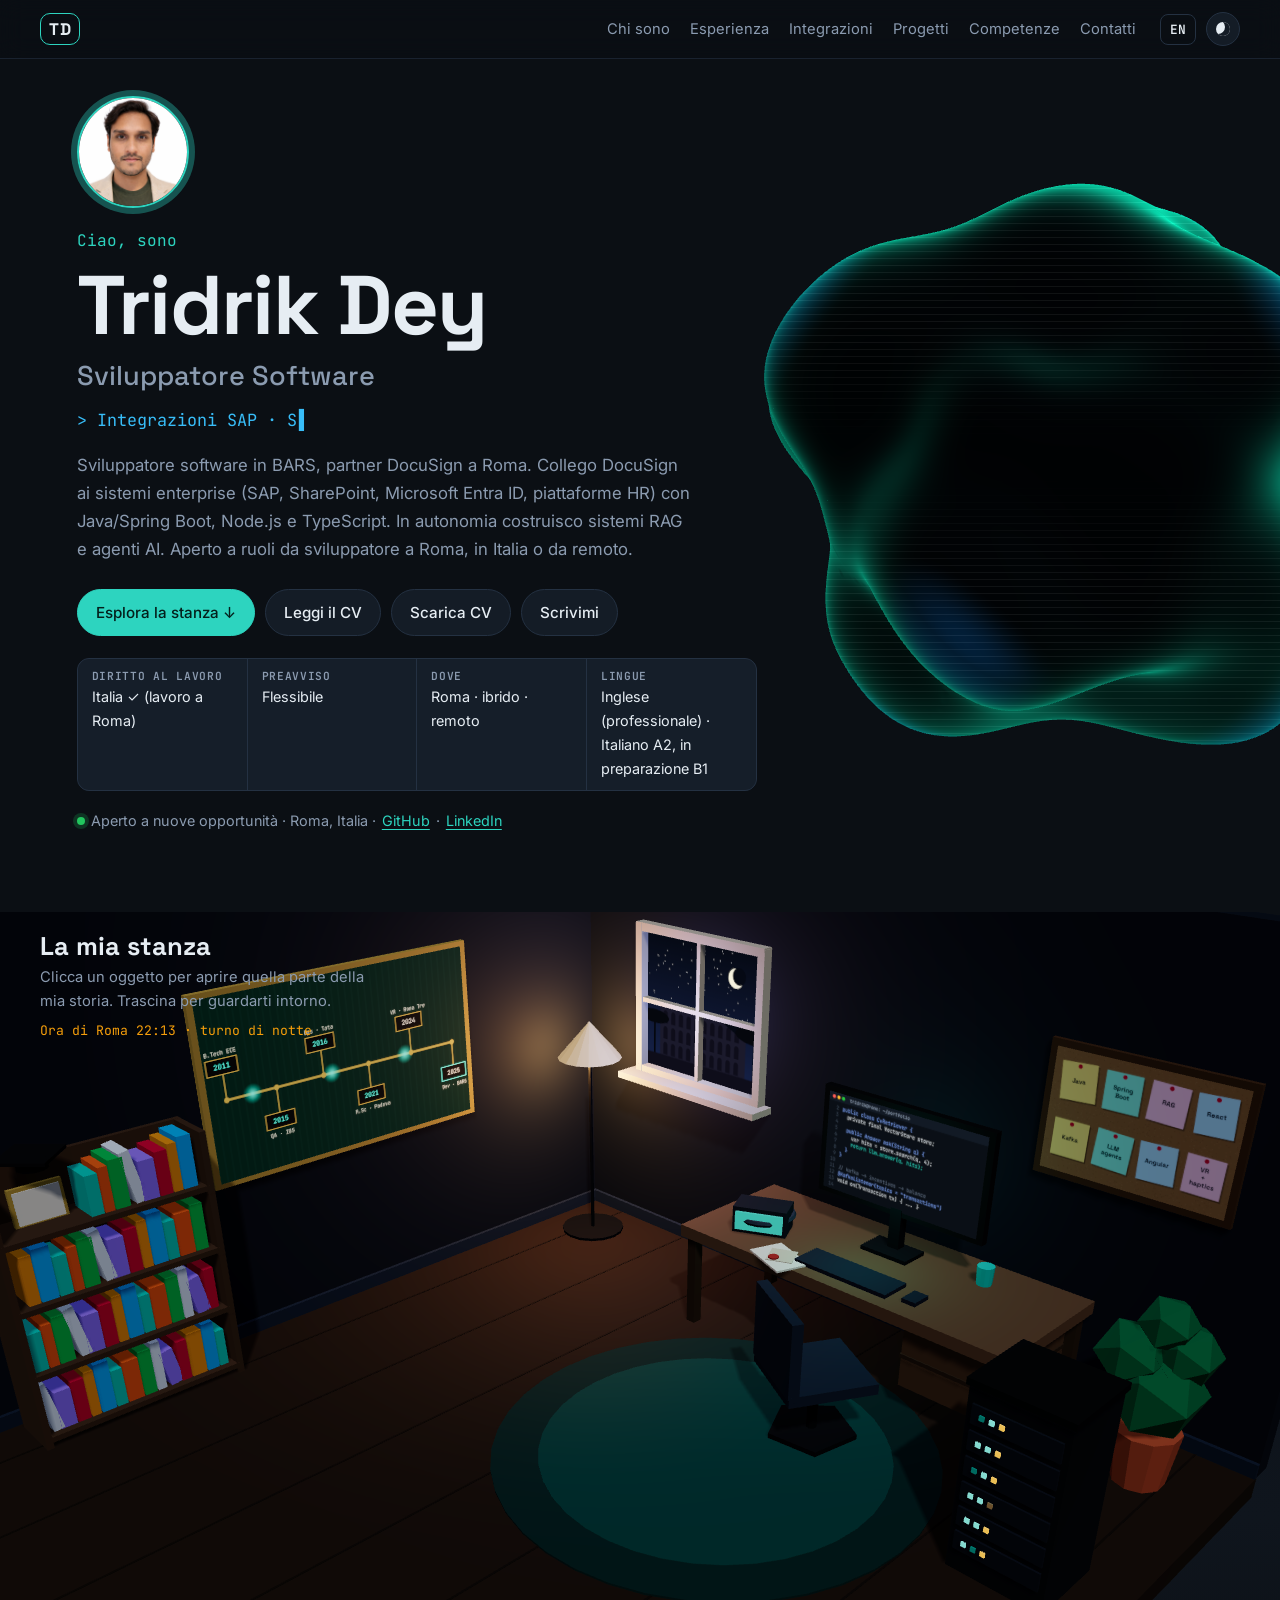
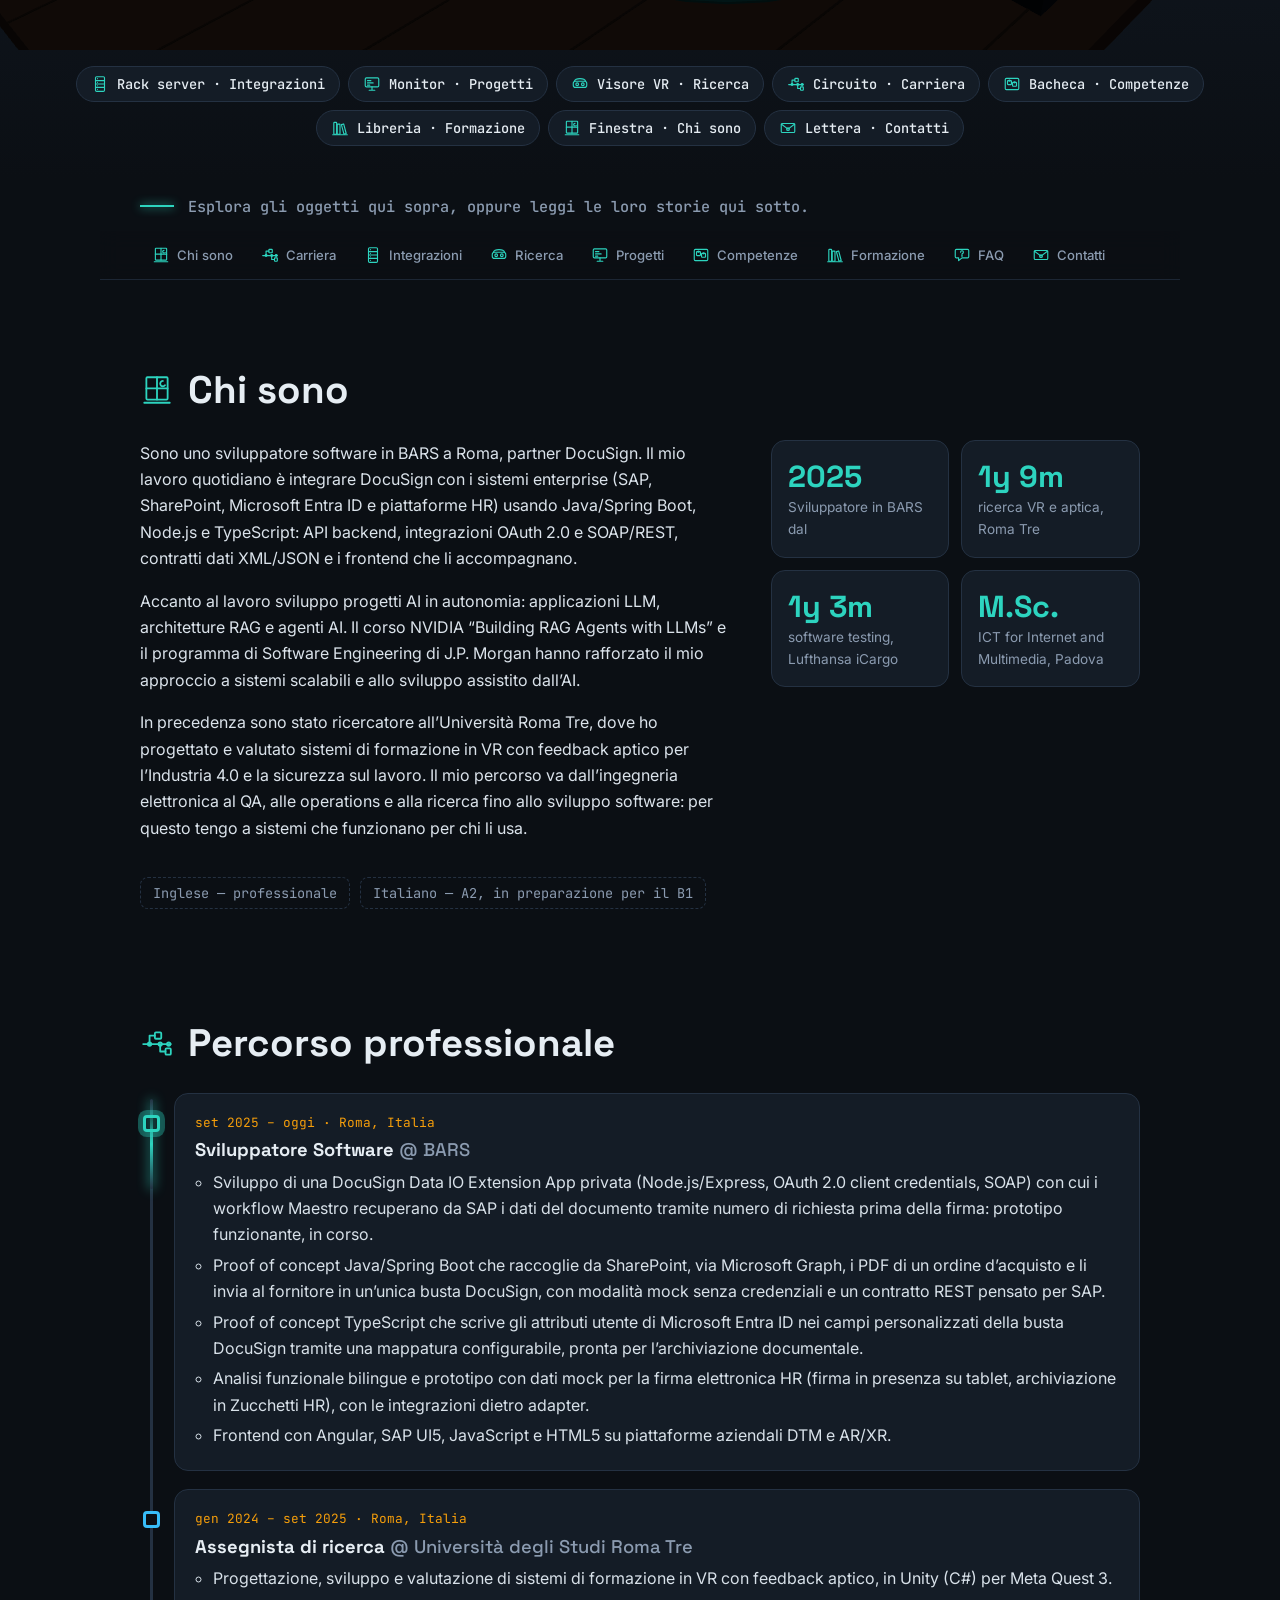
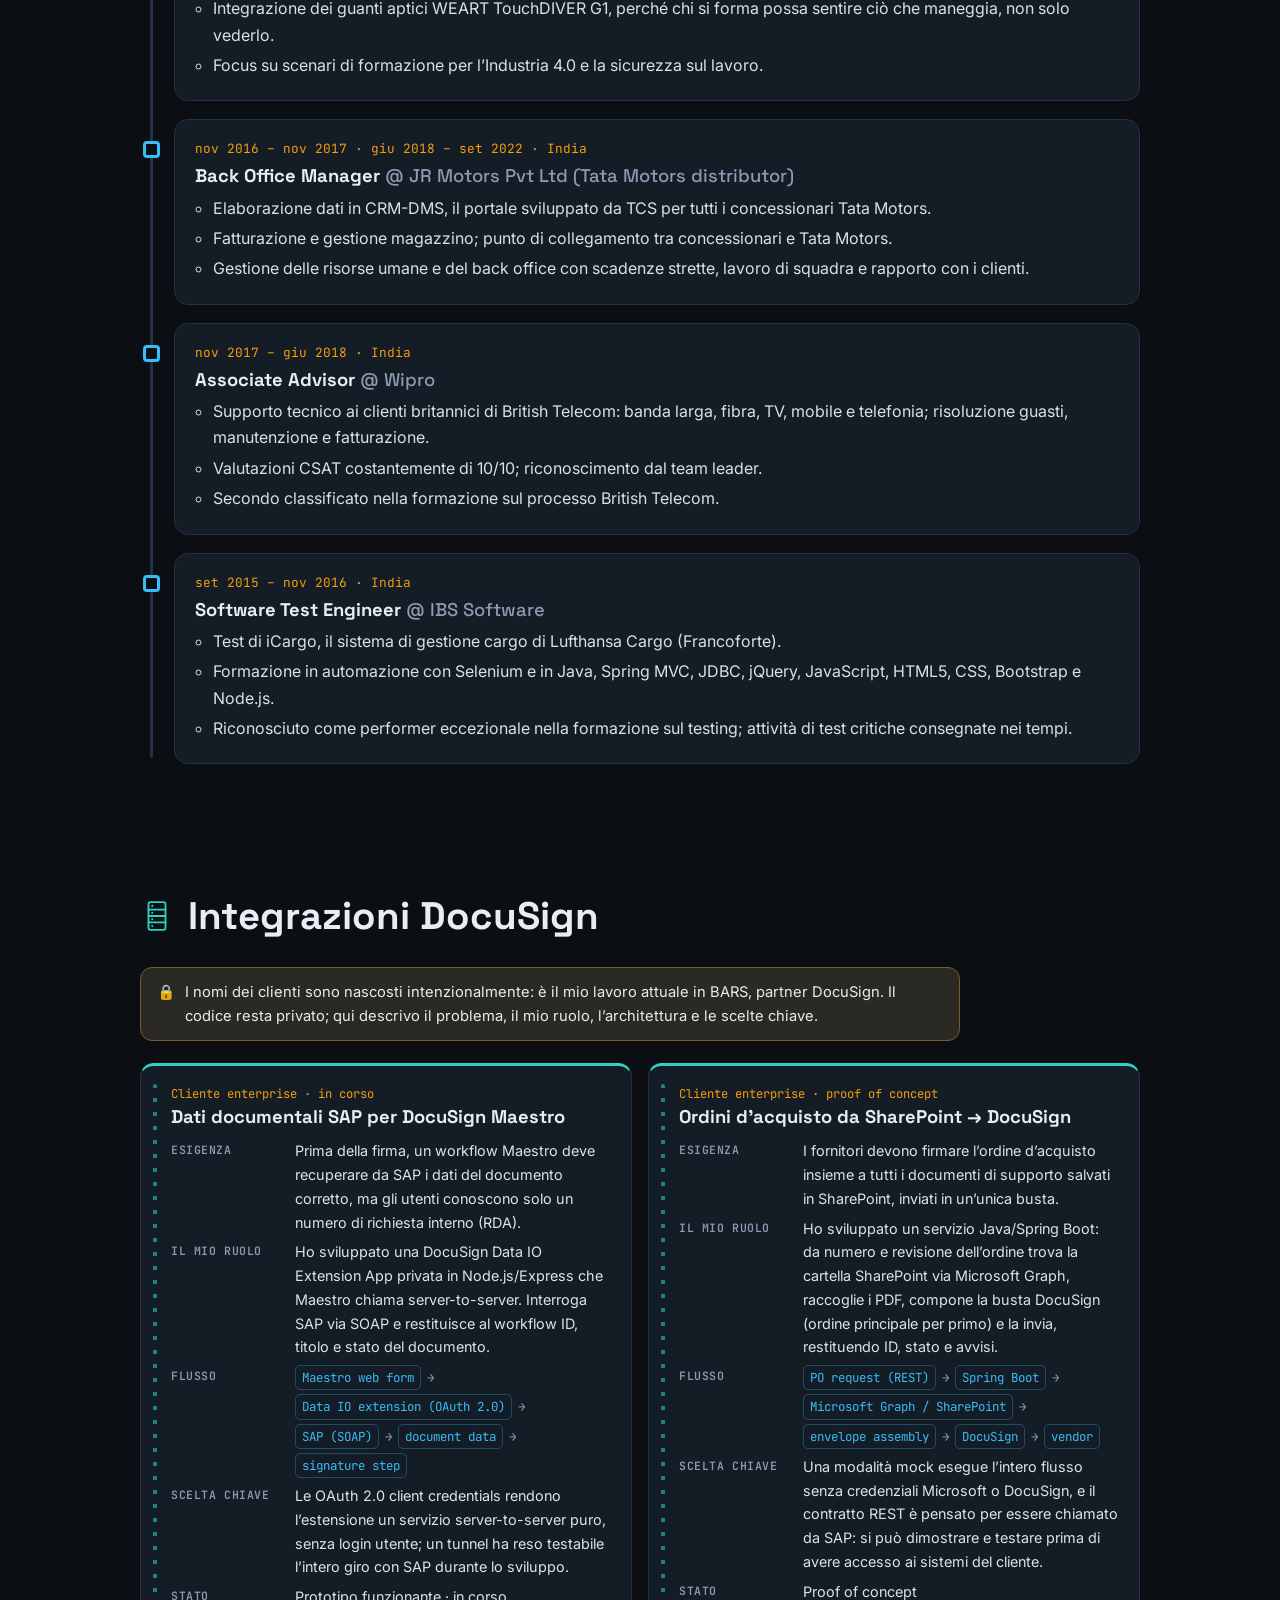
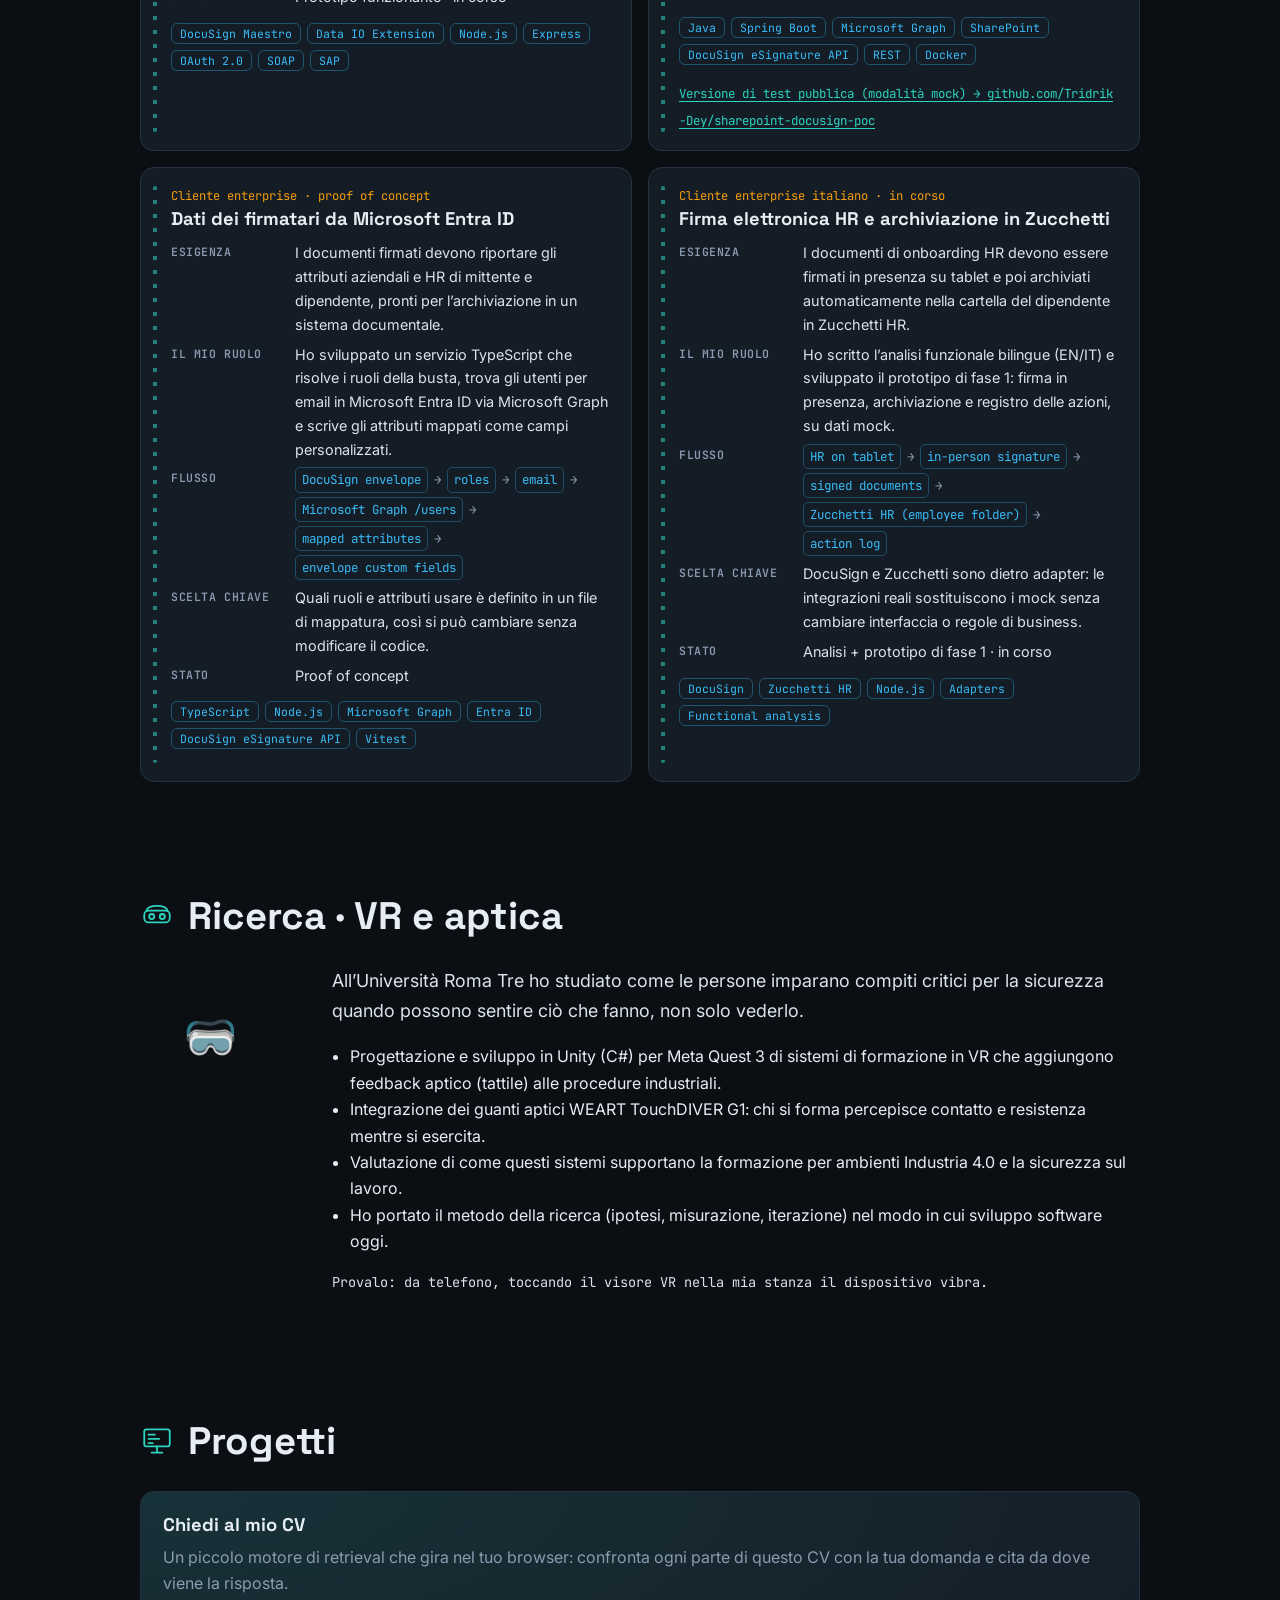
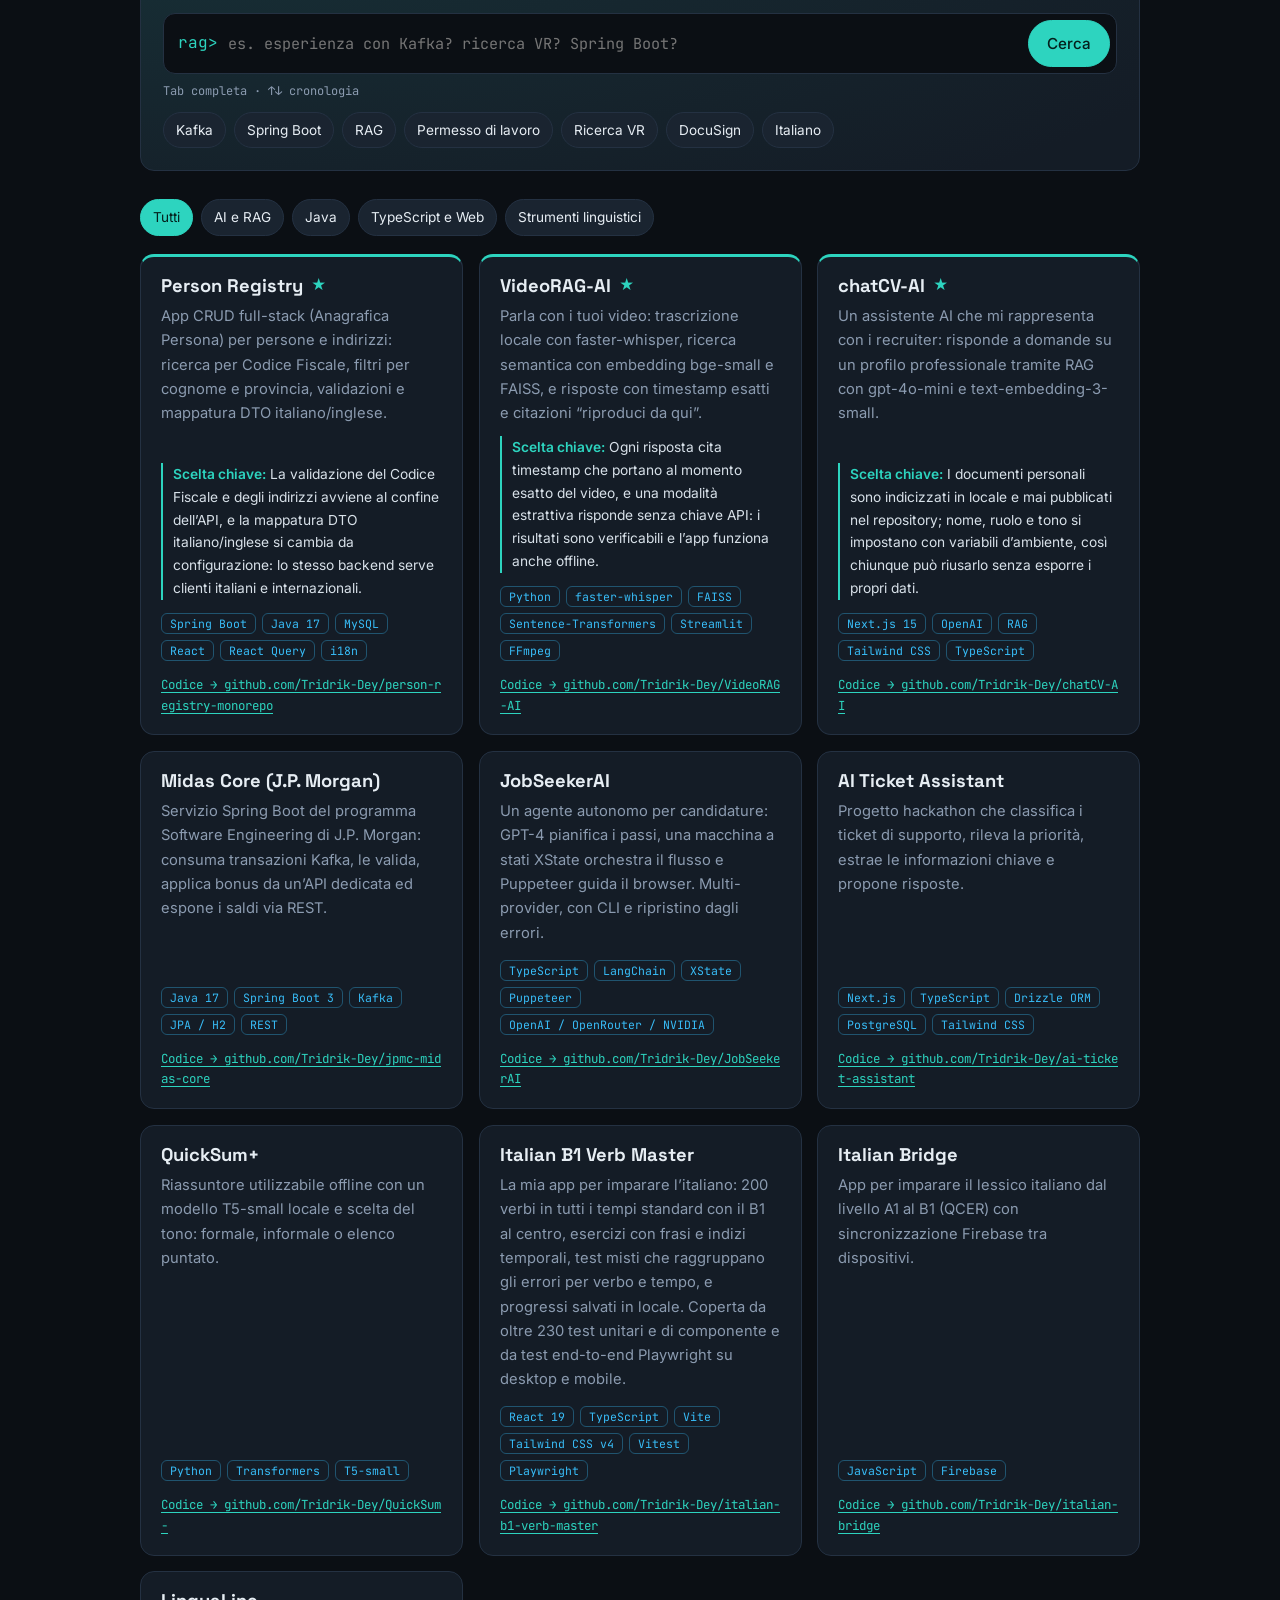
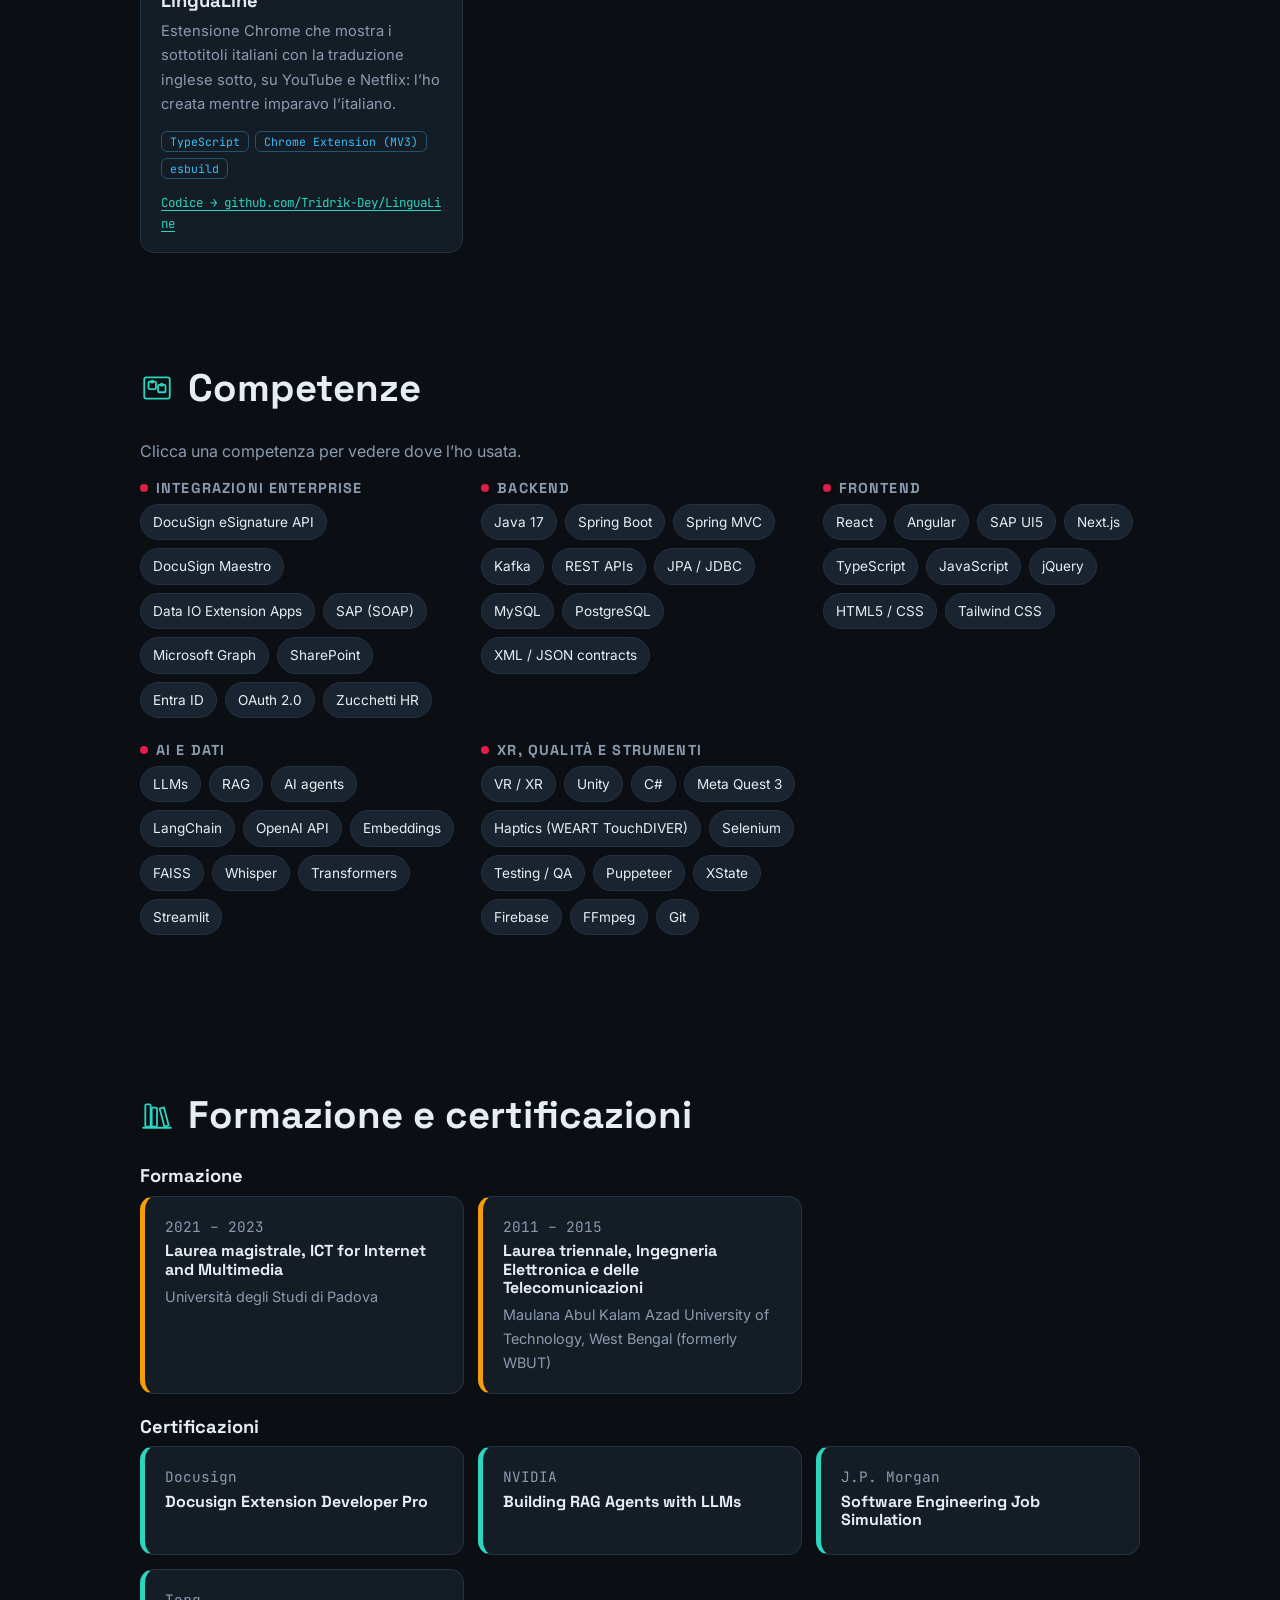
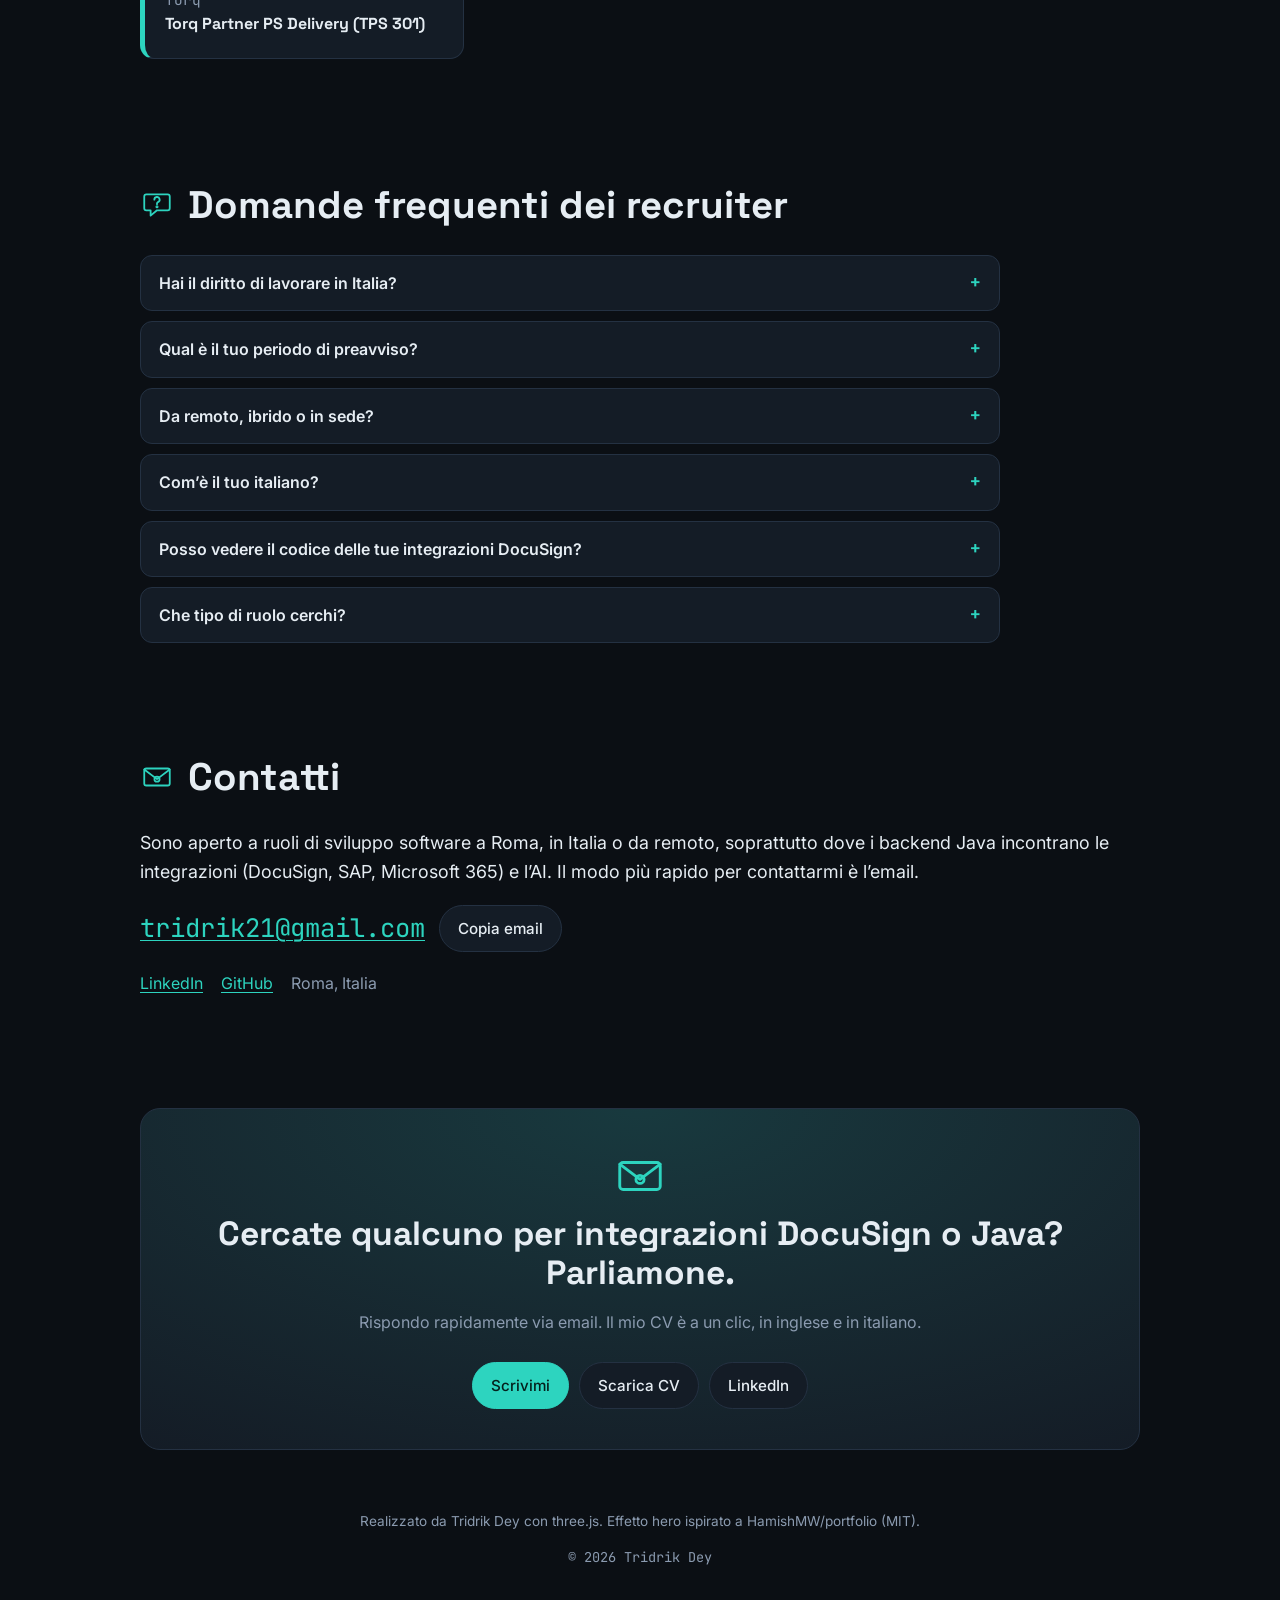
==== commit 882fd13f: "Add Roma Tre VR stack: Unity (C#), Meta Quest 3, WEART TouchDIVER G1 Co-Authored-By: Claude Opus 5.5" ====
--- a/it/index.html
+++ b/it/index.html
@@ -31,7 +31,7 @@
 <link href="https://fonts.googleapis.com/css2?family=Inter:wght@400;500;600&family=JetBrains+Mono:wght@400;600&family=Space+Grotesk:wght@500;700&display=swap" rel="stylesheet">
 <link rel="stylesheet" href="../assets/css/style.css">
 <script>document.documentElement.classList.replace('no-js','js');try{var s=localStorage.getItem('theme');if(s)document.documentElement.dataset.theme=s}catch(e){}</script>
-<script type="application/ld+json">{"@context":"https://schema.org","@type":"ProfilePage","dateModified":"2026-10-31","inLanguage":"it","mainEntity":{"@type":"Person","@id":"https://tridrik-dey.github.io/#person","name":"Tridrik Dey","jobTitle":"Sviluppatore Software","description":"Sviluppatore software in BARS a Roma, partner DocuSign: integro DocuSign con SAP, SharePoint, Microsoft Entra ID e sistemi HR usando Java/Spring Boot, Node.js e TypeScript. Sviluppo anche progetti RAG e agenti AI.","email":"mailto:tridrik21@gmail.com","image":"https://tridrik-dey.github.io/assets/avatar.png","url":"https://tridrik-dey.github.io/","address":{"@type":"PostalAddress","addressLocality":"Rome","addressCountry":"IT"},"worksFor":{"@type":"Organization","name":"BARS"},"alumniOf":[{"@type":"CollegeOrUniversity","name":"Università degli Studi di Padova"},{"@type":"CollegeOrUniversity","name":"Maulana Abul Kalam Azad University of Technology, West Bengal (formerly WBUT)"}],"hasCredential":[{"@type":"EducationalOccupationalCredential","name":"Docusign Extension Developer Pro","recognizedBy":{"@type":"Organization","name":"Docusign"}},{"@type":"EducationalOccupationalCredential","name":"Building RAG Agents with LLMs","recognizedBy":{"@type":"Organization","name":"NVIDIA"}},{"@type":"EducationalOccupationalCredential","name":"Software Engineering Job Simulation","recognizedBy":{"@type":"Organization","name":"J.P. Morgan"}},{"@type":"EducationalOccupationalCredential","name":"Torq Partner PS Delivery (TPS 301)","recognizedBy":{"@type":"Organization","name":"Torq"}}],"knowsAbout":["DocuSign eSignature API","DocuSign Maestro","Data IO Extension Apps","SAP (SOAP)","Microsoft Graph","SharePoint","Entra ID","OAuth 2.0","Zucchetti HR","Java 17","Spring Boot","Spring MVC","Kafka","REST APIs","JPA / JDBC","MySQL","PostgreSQL","XML / JSON contracts","React","Angular","SAP UI5","Next.js","TypeScript","JavaScript","jQuery","HTML5 / CSS","Tailwind CSS","LLMs","RAG","AI agents","LangChain","OpenAI API","Embeddings","FAISS","Whisper","Transformers","Streamlit","VR / XR","Haptics","Selenium","Testing / QA","Puppeteer","XState","Firebase","FFmpeg","Git"],"knowsLanguage":["en","it"],"sameAs":["https://www.linkedin.com/in/tridrik-dey","https://github.com/Tridrik-Dey"]}}</script>
+<script type="application/ld+json">{"@context":"https://schema.org","@type":"ProfilePage","dateModified":"2026-10-31","inLanguage":"it","mainEntity":{"@type":"Person","@id":"https://tridrik-dey.github.io/#person","name":"Tridrik Dey","jobTitle":"Sviluppatore Software","description":"Sviluppatore software in BARS a Roma, partner DocuSign: integro DocuSign con SAP, SharePoint, Microsoft Entra ID e sistemi HR usando Java/Spring Boot, Node.js e TypeScript. Sviluppo anche progetti RAG e agenti AI.","email":"mailto:tridrik21@gmail.com","image":"https://tridrik-dey.github.io/assets/avatar.png","url":"https://tridrik-dey.github.io/","address":{"@type":"PostalAddress","addressLocality":"Rome","addressCountry":"IT"},"worksFor":{"@type":"Organization","name":"BARS"},"alumniOf":[{"@type":"CollegeOrUniversity","name":"Università degli Studi di Padova"},{"@type":"CollegeOrUniversity","name":"Maulana Abul Kalam Azad University of Technology, West Bengal (formerly WBUT)"}],"hasCredential":[{"@type":"EducationalOccupationalCredential","name":"Docusign Extension Developer Pro","recognizedBy":{"@type":"Organization","name":"Docusign"}},{"@type":"EducationalOccupationalCredential","name":"Building RAG Agents with LLMs","recognizedBy":{"@type":"Organization","name":"NVIDIA"}},{"@type":"EducationalOccupationalCredential","name":"Software Engineering Job Simulation","recognizedBy":{"@type":"Organization","name":"J.P. Morgan"}},{"@type":"EducationalOccupationalCredential","name":"Torq Partner PS Delivery (TPS 301)","recognizedBy":{"@type":"Organization","name":"Torq"}}],"knowsAbout":["DocuSign eSignature API","DocuSign Maestro","Data IO Extension Apps","SAP (SOAP)","Microsoft Graph","SharePoint","Entra ID","OAuth 2.0","Zucchetti HR","Java 17","Spring Boot","Spring MVC","Kafka","REST APIs","JPA / JDBC","MySQL","PostgreSQL","XML / JSON contracts","React","Angular","SAP UI5","Next.js","TypeScript","JavaScript","jQuery","HTML5 / CSS","Tailwind CSS","LLMs","RAG","AI agents","LangChain","OpenAI API","Embeddings","FAISS","Whisper","Transformers","Streamlit","VR / XR","Unity","C#","Meta Quest 3","Haptics (WEART TouchDIVER)","Selenium","Testing / QA","Puppeteer","XState","Firebase","FFmpeg","Git"],"knowsLanguage":["en","it"],"sameAs":["https://www.linkedin.com/in/tridrik-dey","https://github.com/Tridrik-Dey"]}}</script>
 <script type="application/ld+json">{"@context":"https://schema.org","@type":"FAQPage","inLanguage":"it","mainEntity":[{"@type":"Question","name":"Hai il diritto di lavorare in Italia?","acceptedAnswer":{"@type":"Answer","text":"Sì. Vivo e lavoro a Roma, attualmente come sviluppatore software in BARS."}},{"@type":"Question","name":"Qual è il tuo periodo di preavviso?","acceptedAnswer":{"@type":"Answer","text":"È flessibile: concordiamo volentieri una data di inizio adatta a entrambi."}},{"@type":"Question","name":"Da remoto, ibrido o in sede?","acceptedAnswer":{"@type":"Answer","text":"Tutti e tre: in sede o ibrido a Roma, oppure da remoto."}},{"@type":"Question","name":"Com’è il tuo italiano?","acceptedAnswer":{"@type":"Answer","text":"A2, in preparazione per il B1: ho persino creato un’app per esercitarmi con i verbi. Lavoro senza difficoltà in inglese."}},{"@type":"Question","name":"Posso vedere il codice delle tue integrazioni DocuSign?","acceptedAnswer":{"@type":"Answer","text":"Il codice dei clienti è privato, per questo i casi qui sopra descrivono problema, ruolo, architettura e scelte chiave. Il proof of concept SharePoint → DocuSign ha una versione di test pubblica, e in un colloquio illustro volentieri qualsiasi progetto."}},{"@type":"Question","name":"Che tipo di ruolo cerchi?","acceptedAnswer":{"@type":"Answer","text":"Ruoli da sviluppatore software dove i backend Java/Spring Boot incontrano le integrazioni (DocuSign, SAP, Microsoft 365) e, idealmente, l’AI e la RAG."}}]}</script>
 </head>
 <body>
@@ -102,12 +102,12 @@
         <ul><li>Sviluppo di una DocuSign Data IO Extension App privata (Node.js/Express, OAuth 2.0 client credentials, SOAP) con cui i workflow Maestro recuperano da SAP i dati del documento tramite numero di richiesta prima della firma: prototipo funzionante, in corso.</li><li>Proof of concept Java/Spring Boot che raccoglie da SharePoint, via Microsoft Graph, i PDF di un ordine d’acquisto e li invia al fornitore in un’unica busta DocuSign, con modalità mock senza credenziali e un contratto REST pensato per SAP.</li><li>Proof of concept TypeScript che scrive gli attributi utente di Microsoft Entra ID nei campi personalizzati della busta DocuSign tramite una mappatura configurabile, pronta per l’archiviazione documentale.</li><li>Analisi funzionale bilingue e prototipo con dati mock per la firma elettronica HR (firma in presenza su tablet, archiviazione in Zucchetti HR), con le integrazioni dietro adapter.</li><li>Frontend con Angular, SAP UI5, JavaScript e HTML5 su piattaforme aziendali DTM e AR/XR.</li></ul>
       </div>
     </li>
-    <li class="job" id="job-romatre" data-chunk data-kind="research" data-title="Assegnista di ricerca · Università degli Studi Roma Tre" data-section="Percorso professionale" data-tags="vr haptics xr research industry-4.0">
+    <li class="job" id="job-romatre" data-chunk data-kind="research" data-title="Assegnista di ricerca · Università degli Studi Roma Tre" data-section="Percorso professionale" data-tags="vr haptics xr research industry-4.0 unity csharp meta-quest">
       <span class="node" aria-hidden="true"></span>
       <div class="job-card">
         <p class="job-period mono">gen 2024 – set 2025 · Roma, Italia</p>
         <h3>Assegnista di ricerca <span class="at">@ Università degli Studi Roma Tre</span></h3>
-        <ul><li>Progettazione e valutazione di sistemi di formazione in VR con feedback aptico.</li><li>Focus su scenari di formazione per l’Industria 4.0 e la sicurezza sul lavoro.</li></ul>
+        <ul><li>Progettazione, sviluppo e valutazione di sistemi di formazione in VR con feedback aptico, in Unity (C#) per Meta Quest 3.</li><li>Integrazione dei guanti aptici WEART TouchDIVER G1, perché chi si forma possa sentire ciò che maneggia, non solo vederlo.</li><li>Focus su scenari di formazione per l’Industria 4.0 e la sicurezza sul lavoro.</li></ul>
       </div>
     </li>
     <li class="job" id="job-jrmotors" data-chunk data-kind="work" data-title="Back Office Manager · JR Motors Pvt Ltd (Tata Motors distributor)" data-section="Percorso professionale" data-tags="crm operations management">
@@ -191,13 +191,13 @@
     </article>
   </div>
 </section>
-<section id="research" class="section" aria-labelledby="research-h" data-chunk data-kind="research" data-title="Ricerca · VR e aptica" data-section="Roma Tre" data-tags="vr haptics xr research industry-4.0">
+<section id="research" class="section" aria-labelledby="research-h" data-chunk data-kind="research" data-title="Ricerca · VR e aptica" data-section="Roma Tre" data-tags="vr haptics xr research industry-4.0 unity csharp meta-quest">
   <h2 id="research-h" class="section-title"><svg class="obj" viewBox="0 0 32 32" aria-hidden="true" focusable="false"><rect x="4" y="11" width="24" height="11" rx="4"/><circle cx="11" cy="16.5" r="2.4"/><circle cx="21" cy="16.5" r="2.4"/><path d="M6 11c2-6 18-6 20 0"/></svg>Ricerca · VR e aptica</h2>
   <div class="research">
     <div class="haptic-wave" aria-hidden="true"><span></span><span></span><span></span></div>
     <div class="prose">
       <p class="lead">All’Università Roma Tre ho studiato come le persone imparano compiti critici per la sicurezza quando possono sentire ciò che fanno, non solo vederlo.</p>
-      <ul><li>Progettazione di sistemi di formazione in VR che aggiungono feedback aptico (tattile) alle procedure industriali.</li><li>Valutazione di come questi sistemi supportano la formazione per ambienti Industria 4.0 e la sicurezza sul lavoro.</li><li>Ho portato il metodo della ricerca (ipotesi, misurazione, iterazione) nel modo in cui sviluppo software oggi.</li></ul>
+      <ul><li>Progettazione e sviluppo in Unity (C#) per Meta Quest 3 di sistemi di formazione in VR che aggiungono feedback aptico (tattile) alle procedure industriali.</li><li>Integrazione dei guanti aptici WEART TouchDIVER G1: chi si forma percepisce contatto e resistenza mentre si esercita.</li><li>Valutazione di come questi sistemi supportano la formazione per ambienti Industria 4.0 e la sicurezza sul lavoro.</li><li>Ho portato il metodo della ricerca (ipotesi, misurazione, iterazione) nel modo in cui sviluppo software oggi.</li></ul>
       <p class="note mono">Provalo: da telefono, toccando il visore VR nella mia stanza il dispositivo vibra.</p>
     </div>
   </div>
@@ -308,7 +308,7 @@
     </div>
     <div class="skill-group">
       <h3>XR, qualità e strumenti</h3>
-      <div class="chips"><button type="button" class="chip skill" data-tag="vr" aria-pressed="false">VR / XR</button><button type="button" class="chip skill" data-tag="haptics" aria-pressed="false">Haptics</button><button type="button" class="chip skill" data-tag="selenium" aria-pressed="false">Selenium</button><button type="button" class="chip skill" data-tag="testing" aria-pressed="false">Testing / QA</button><button type="button" class="chip skill" data-tag="puppeteer" aria-pressed="false">Puppeteer</button><button type="button" class="chip skill" data-tag="xstate" aria-pressed="false">XState</button><button type="button" class="chip skill" data-tag="firebase" aria-pressed="false">Firebase</button><button type="button" class="chip skill" data-tag="ffmpeg" aria-pressed="false">FFmpeg</button><button type="button" class="chip skill" data-tag="git" aria-pressed="false">Git</button></div>
+      <div class="chips"><button type="button" class="chip skill" data-tag="vr" aria-pressed="false">VR / XR</button><button type="button" class="chip skill" data-tag="unity" aria-pressed="false">Unity</button><button type="button" class="chip skill" data-tag="csharp" aria-pressed="false">C#</button><button type="button" class="chip skill" data-tag="meta-quest" aria-pressed="false">Meta Quest 3</button><button type="button" class="chip skill" data-tag="haptics" aria-pressed="false">Haptics (WEART TouchDIVER)</button><button type="button" class="chip skill" data-tag="selenium" aria-pressed="false">Selenium</button><button type="button" class="chip skill" data-tag="testing" aria-pressed="false">Testing / QA</button><button type="button" class="chip skill" data-tag="puppeteer" aria-pressed="false">Puppeteer</button><button type="button" class="chip skill" data-tag="xstate" aria-pressed="false">XState</button><button type="button" class="chip skill" data-tag="firebase" aria-pressed="false">Firebase</button><button type="button" class="chip skill" data-tag="ffmpeg" aria-pressed="false">FFmpeg</button><button type="button" class="chip skill" data-tag="git" aria-pressed="false">Git</button></div>
     </div>
   </div>
   <div class="skill-trace" aria-live="polite" data-used="Usata in" data-none="Indicata come competenza; nessun progetto la mette ancora in evidenza."></div>
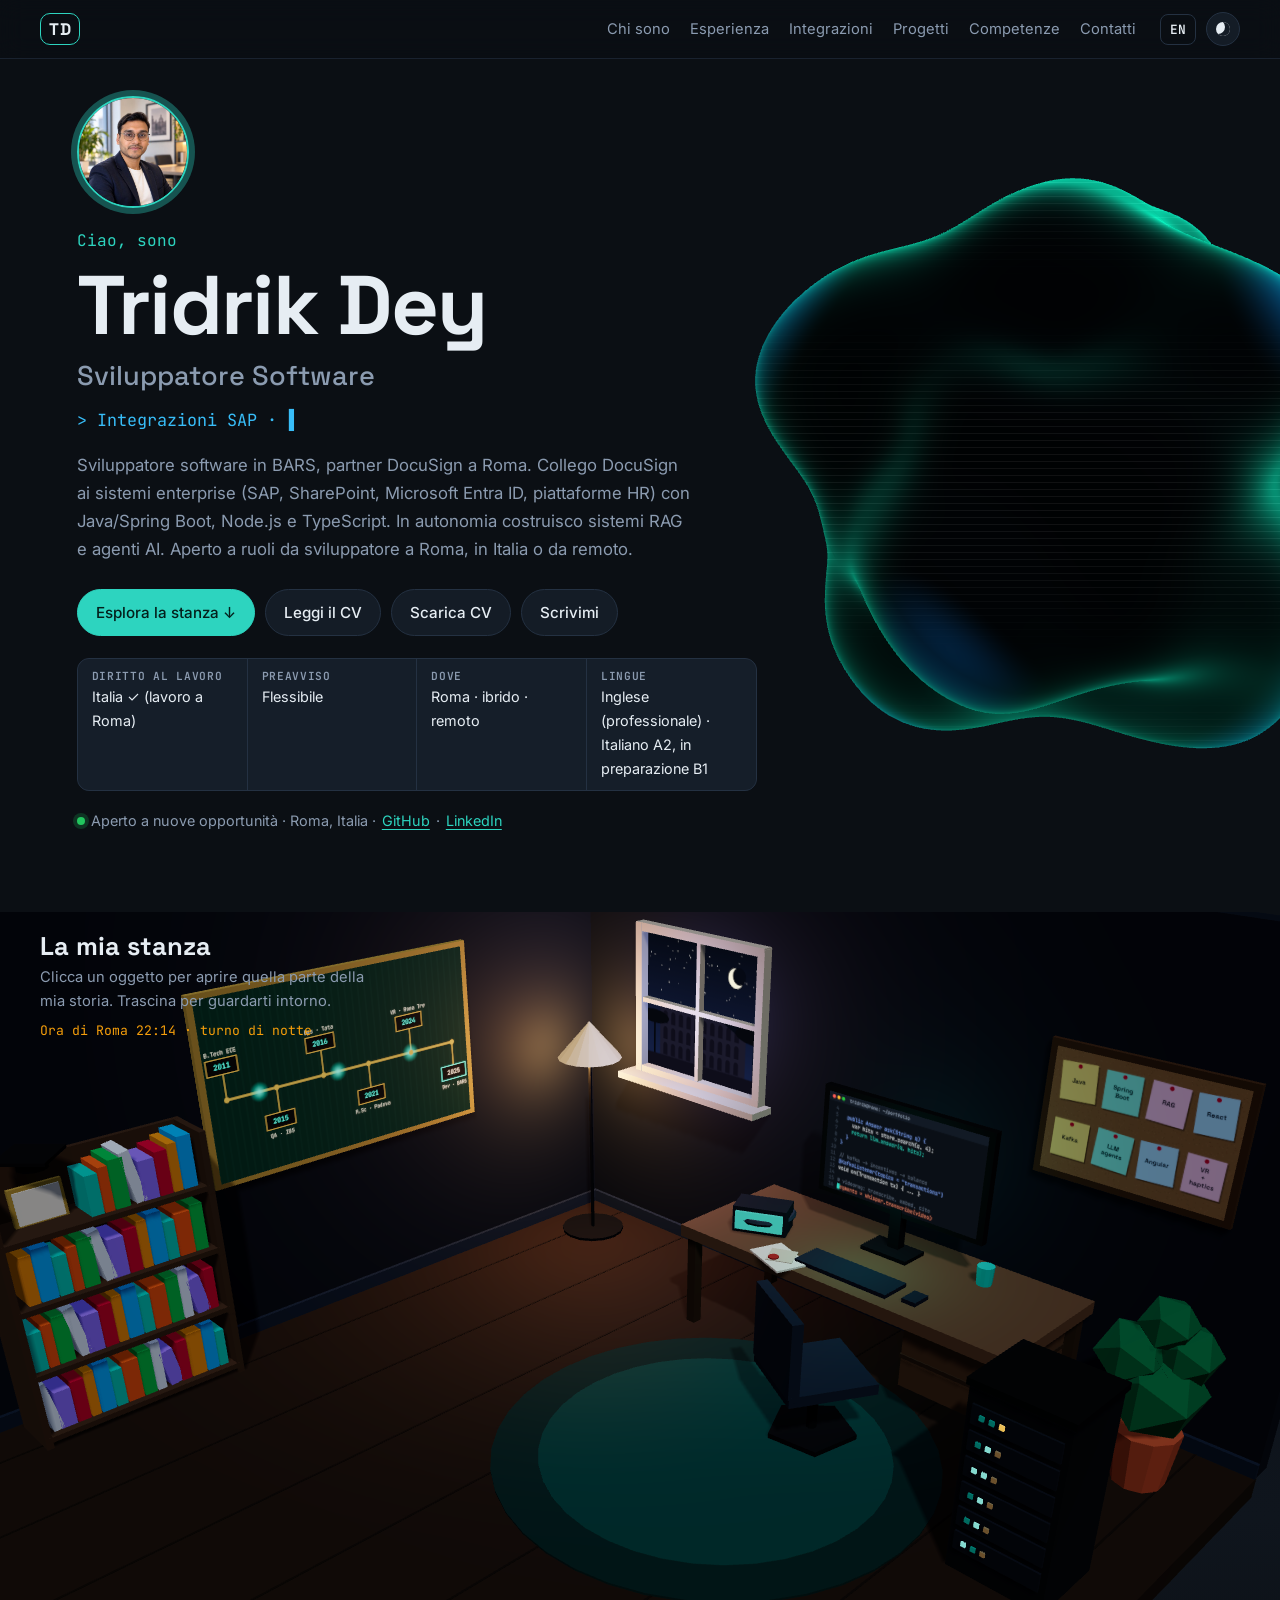
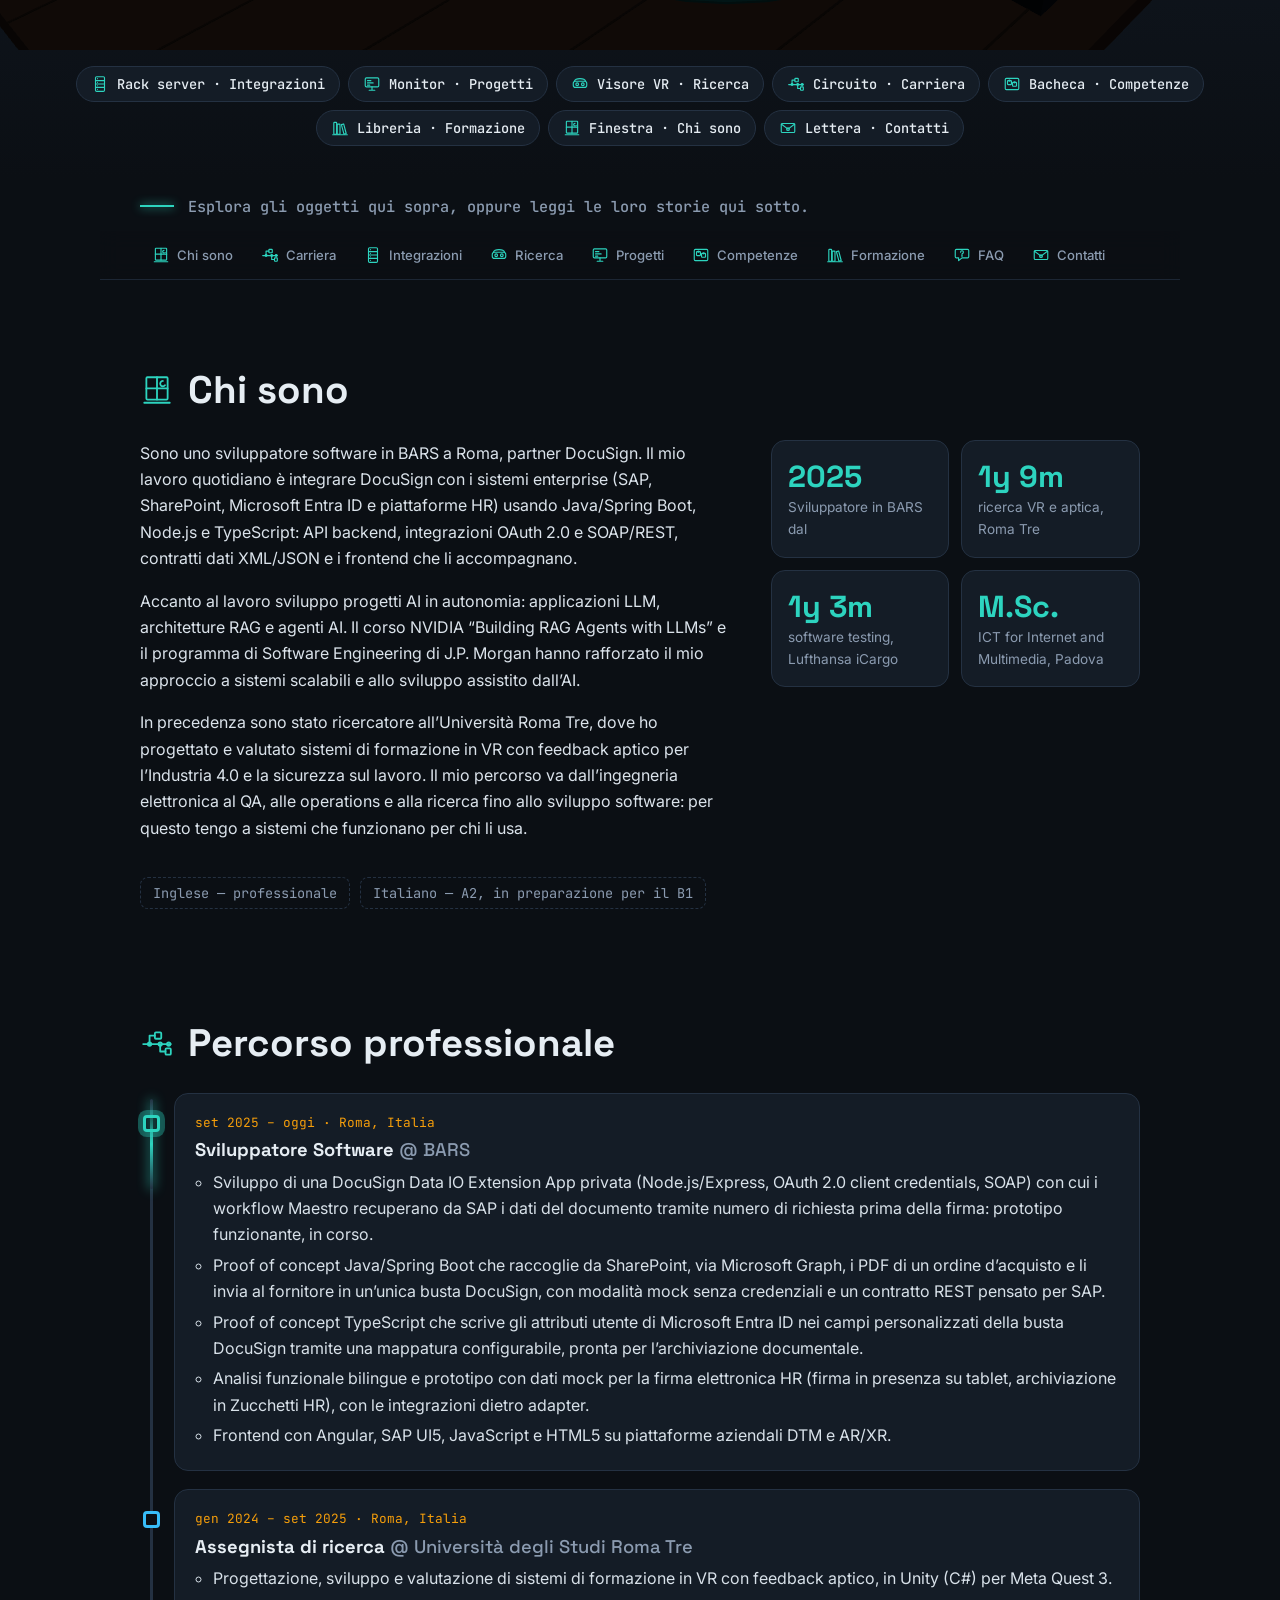
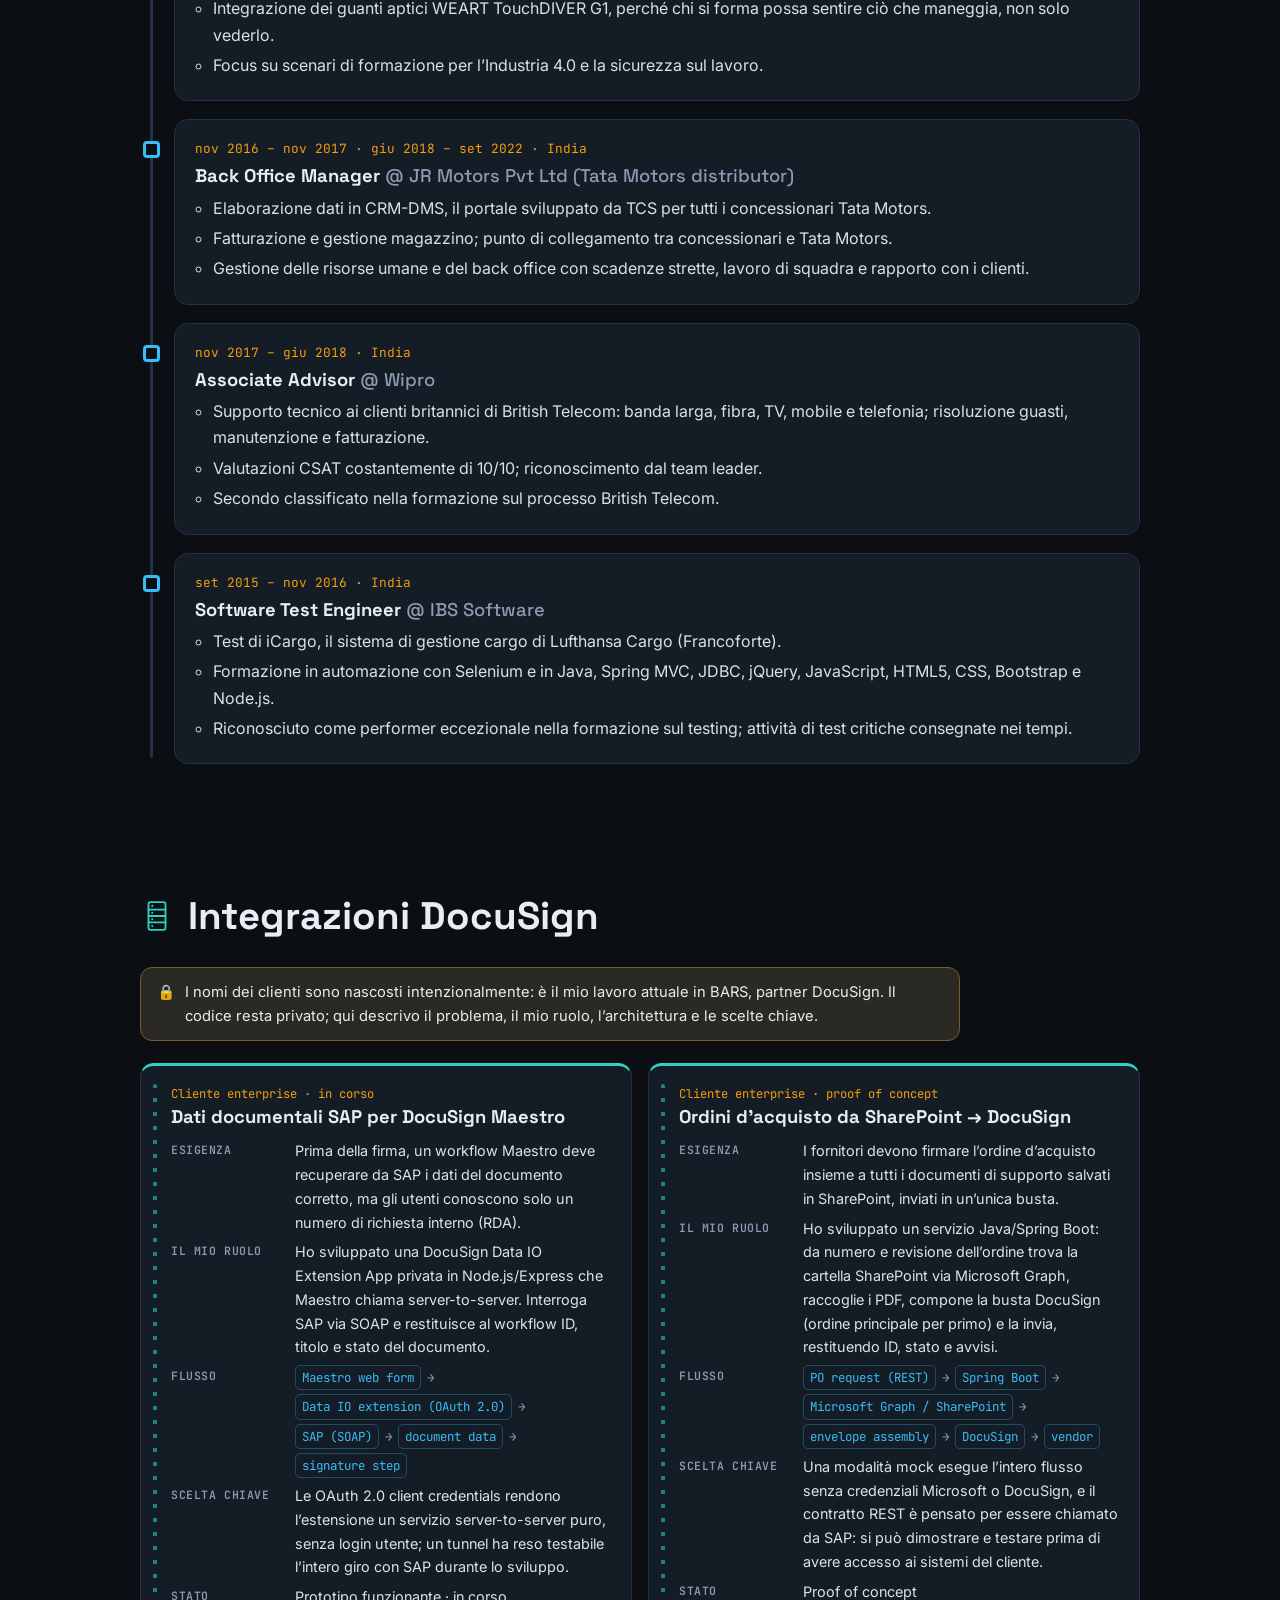
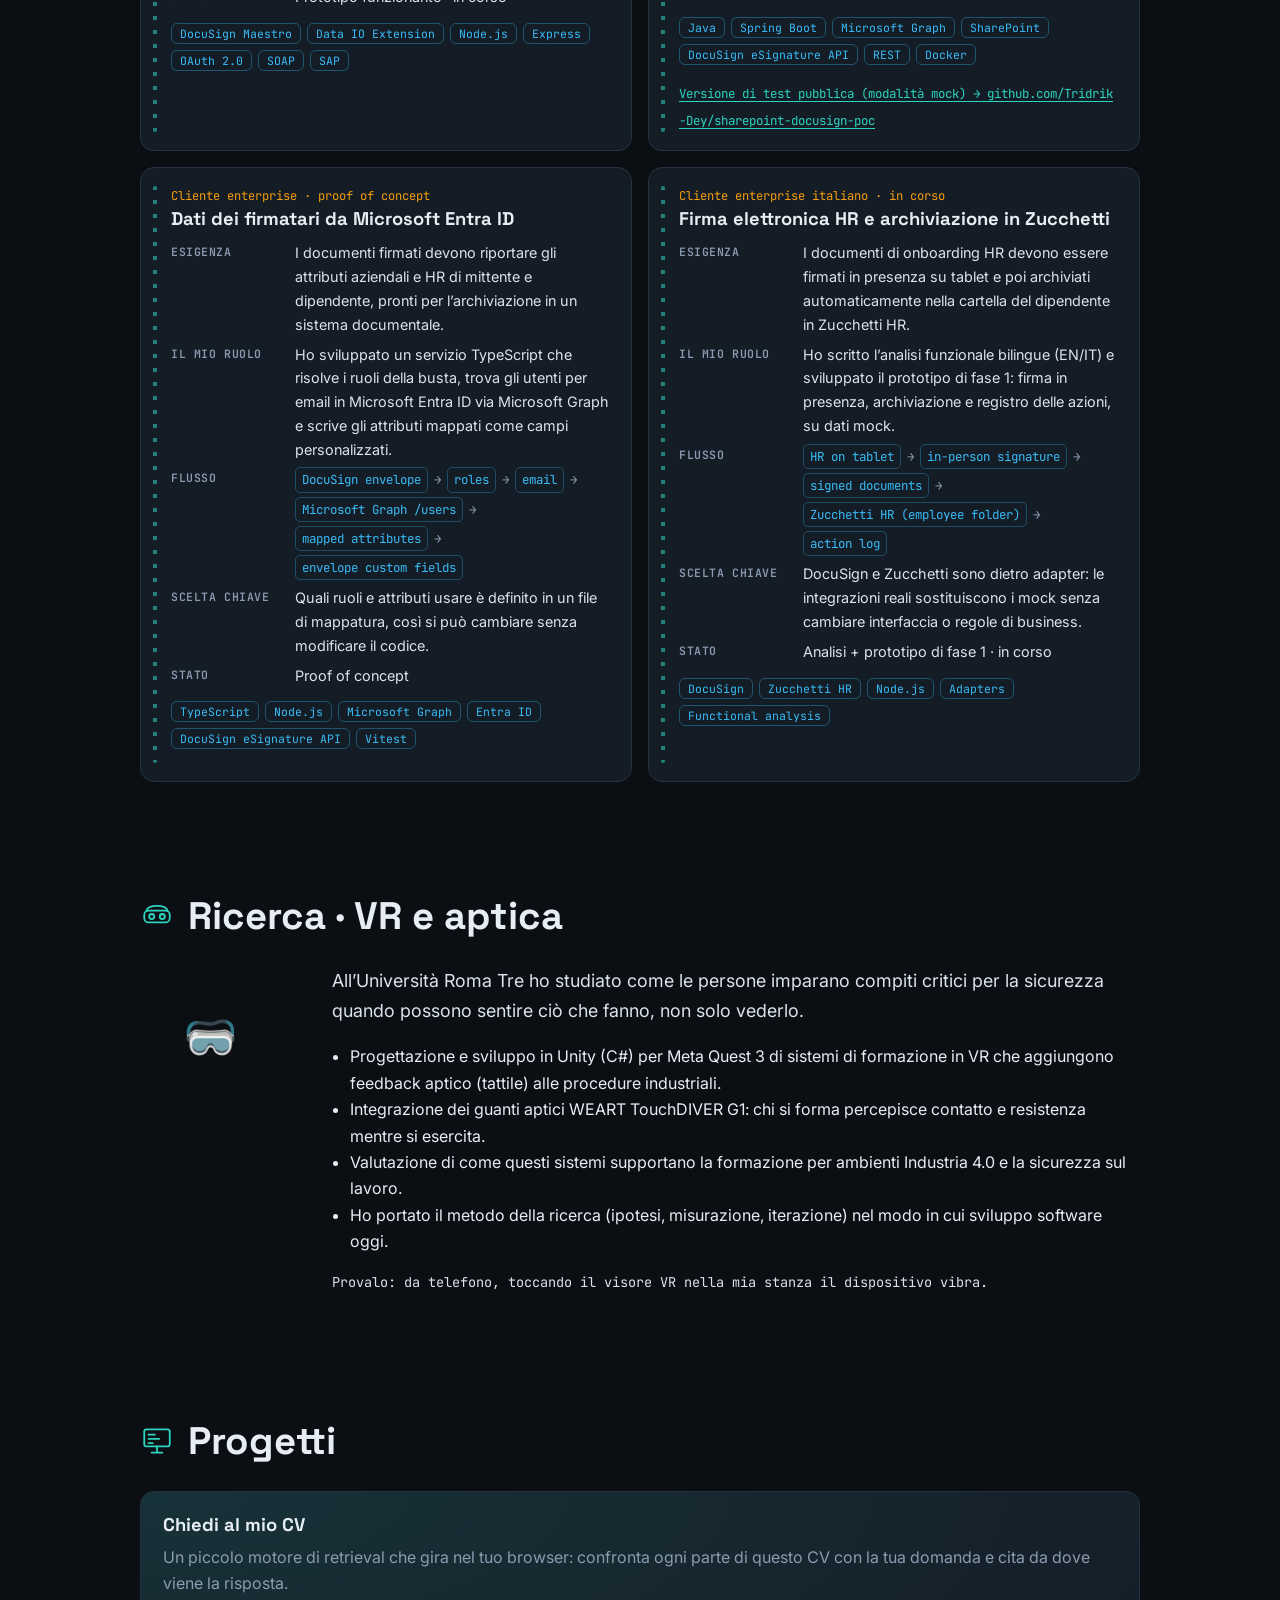
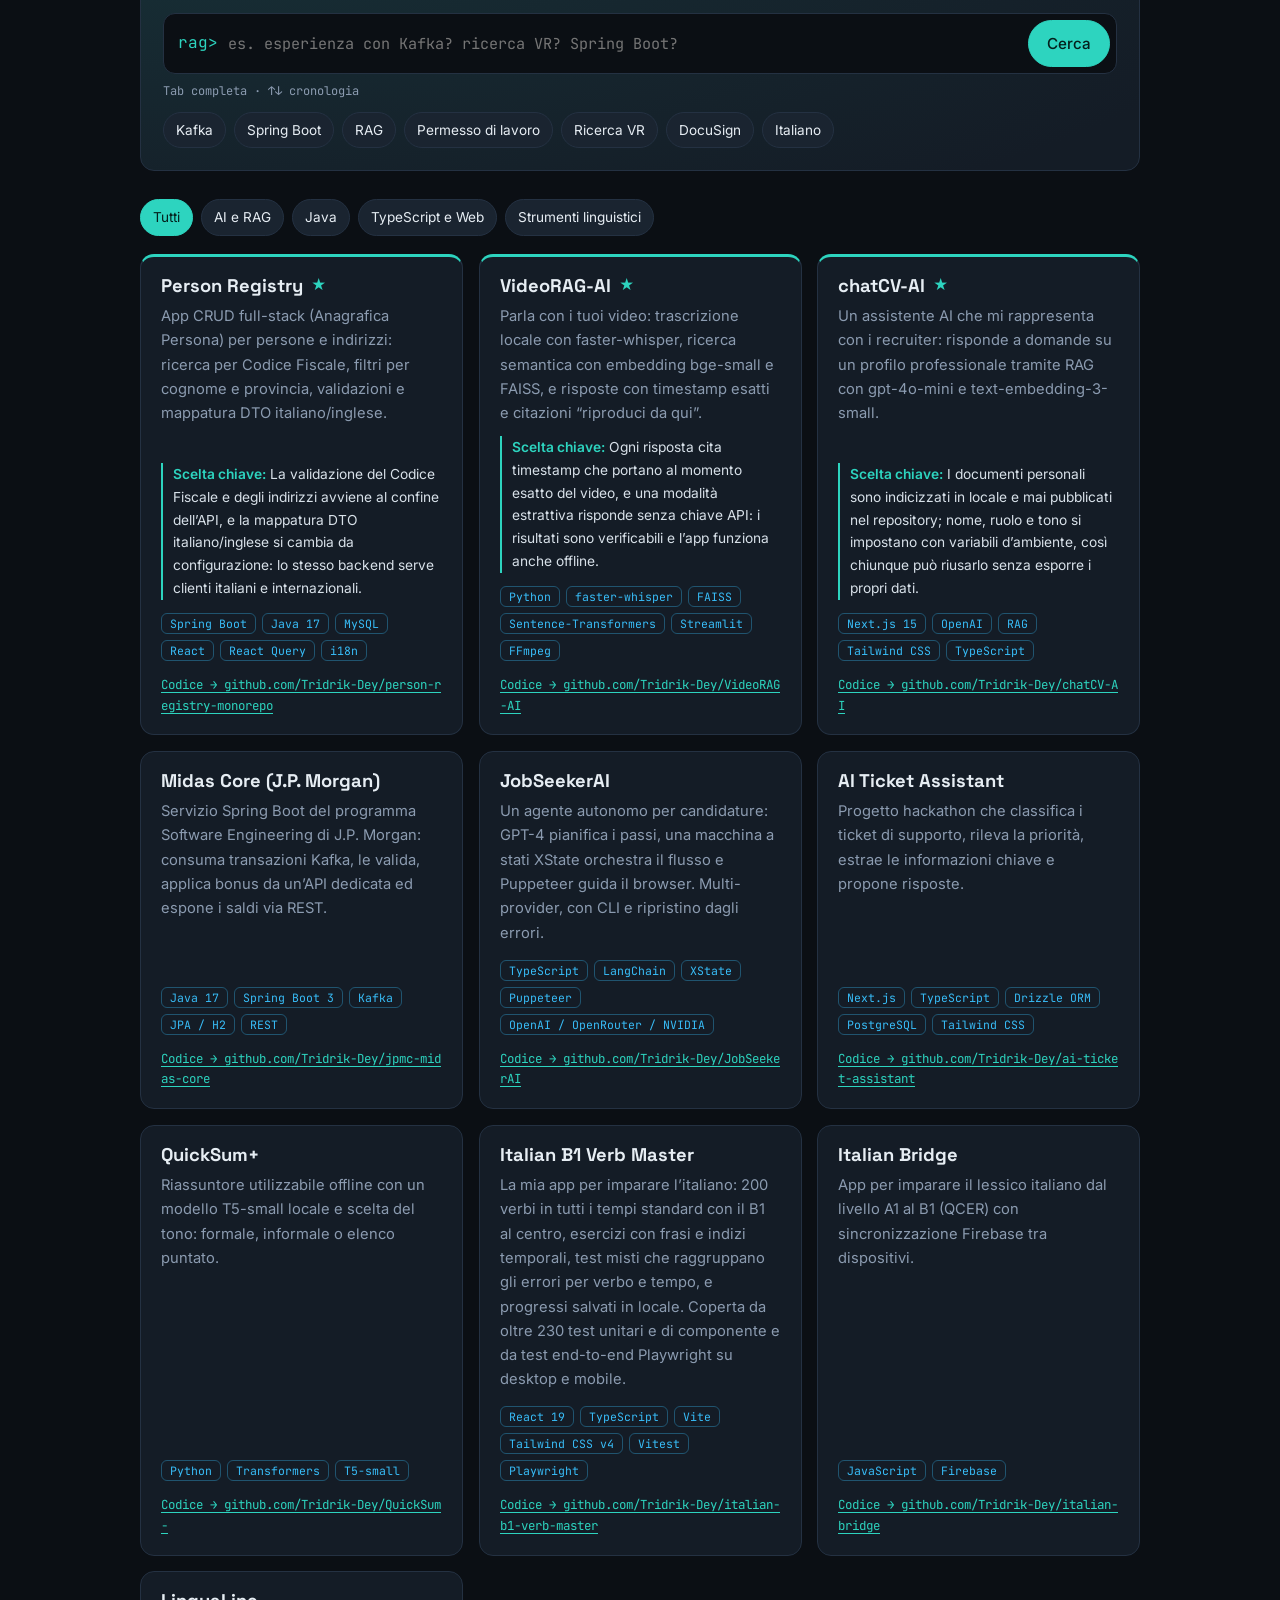
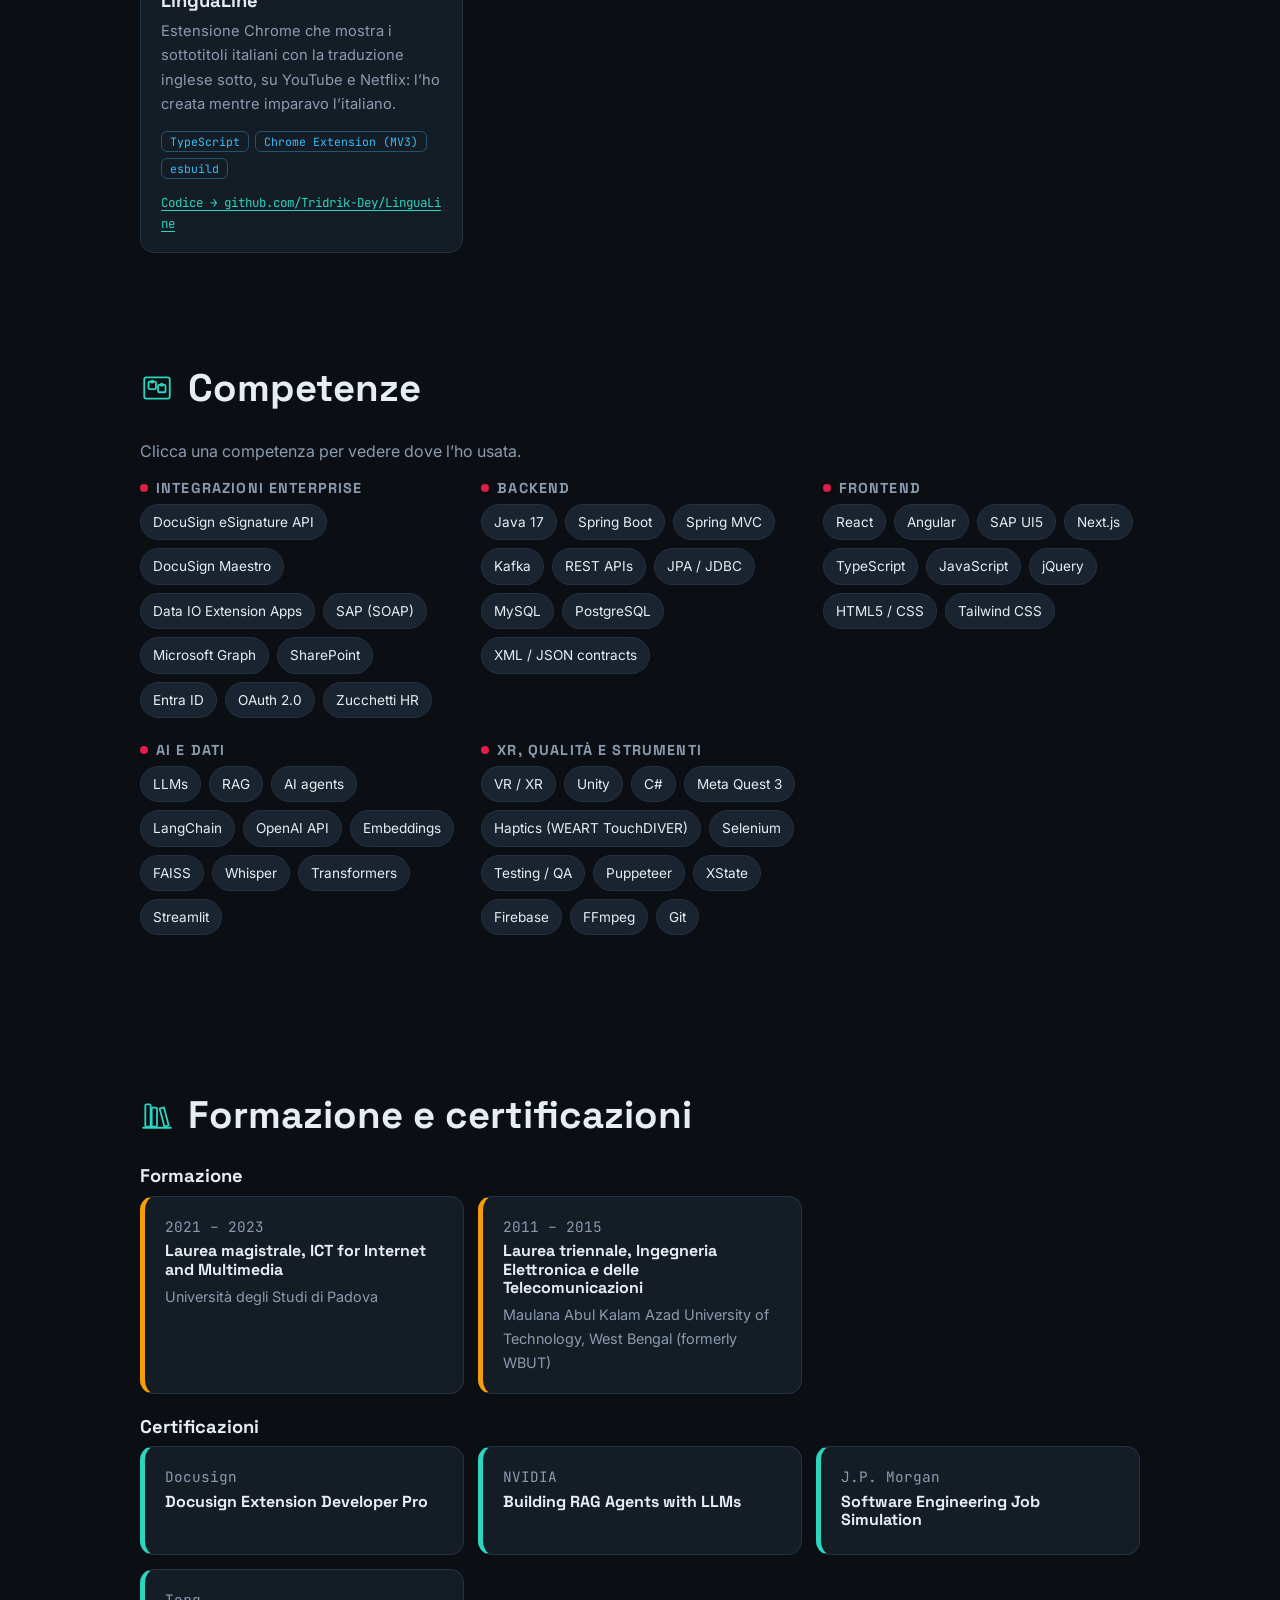
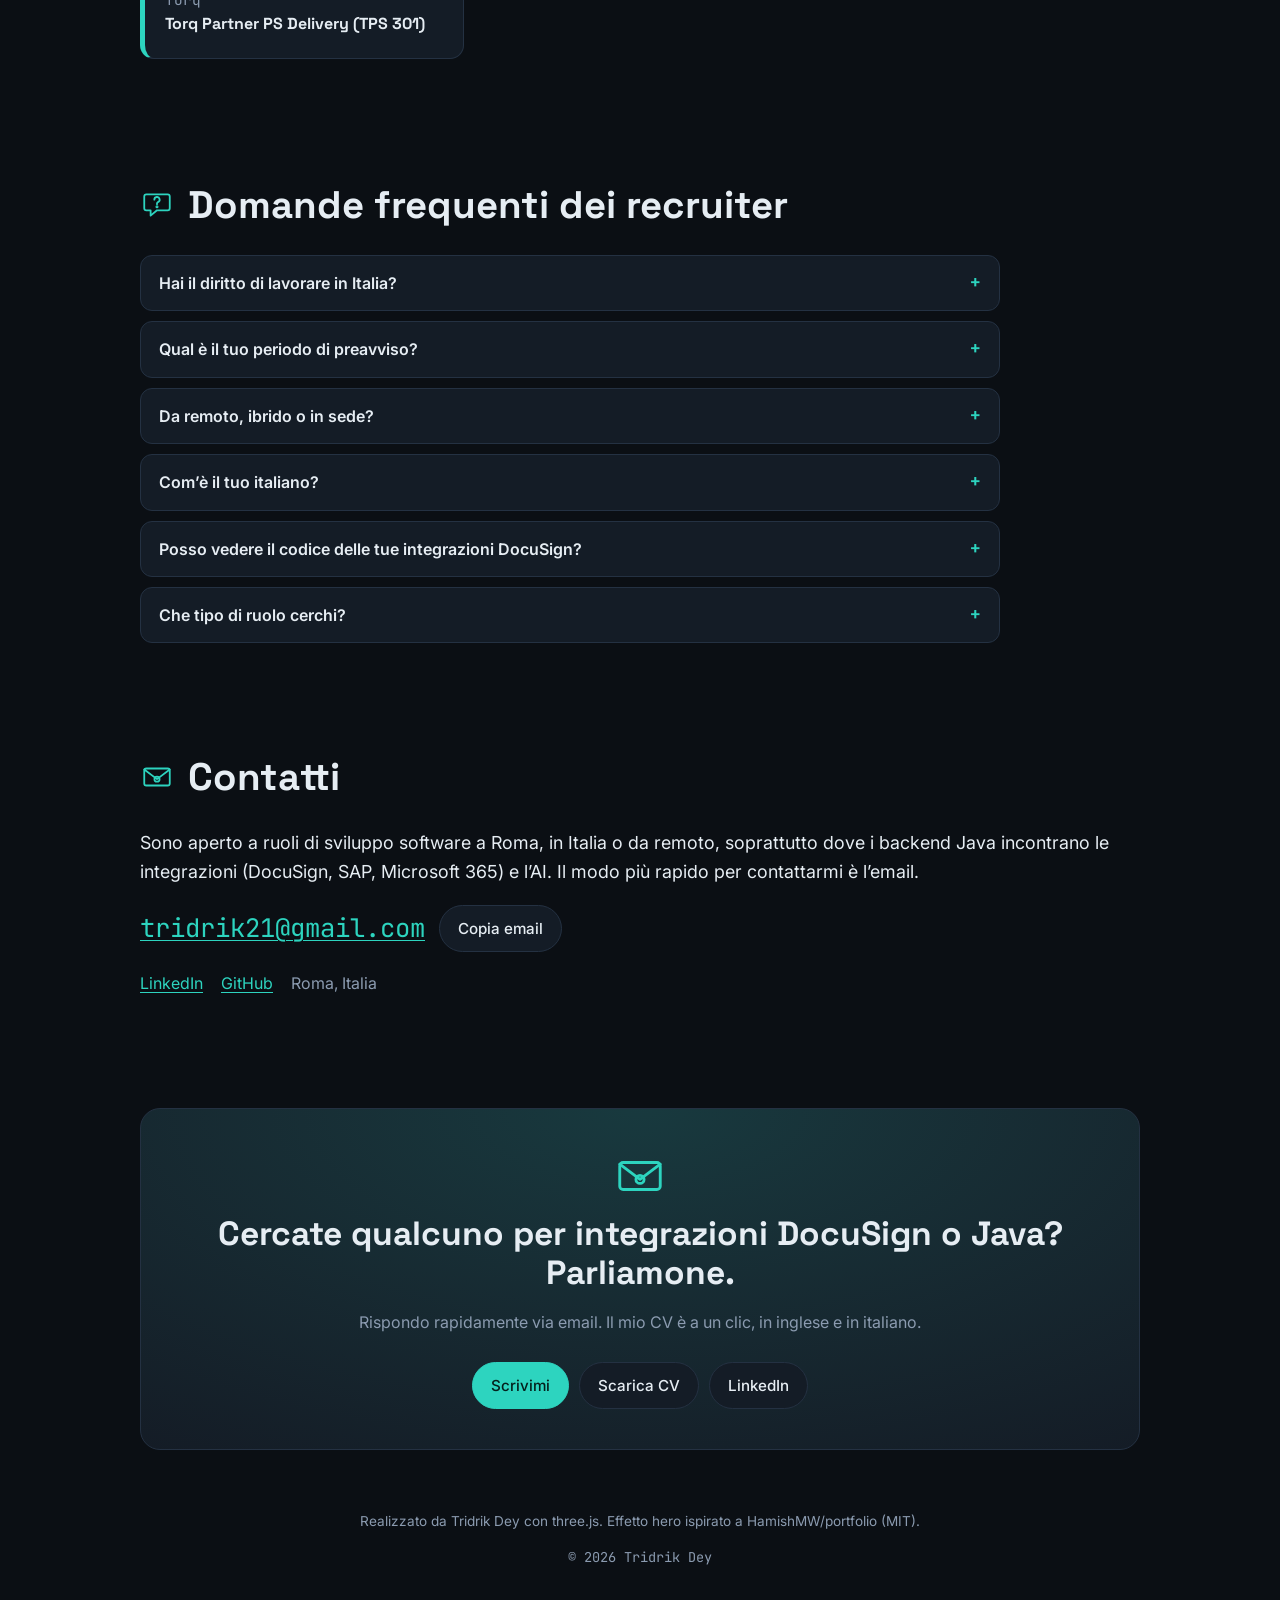
==== commit 4ea8cf29: "Use the new profile photo; update link preview to the integration focus Co-Authored-By: Claude Opus " ====
--- a/it/index.html
+++ b/it/index.html
@@ -31,7 +31,7 @@
 <link href="https://fonts.googleapis.com/css2?family=Inter:wght@400;500;600&family=JetBrains+Mono:wght@400;600&family=Space+Grotesk:wght@500;700&display=swap" rel="stylesheet">
 <link rel="stylesheet" href="../assets/css/style.css">
 <script>document.documentElement.classList.replace('no-js','js');try{var s=localStorage.getItem('theme');if(s)document.documentElement.dataset.theme=s}catch(e){}</script>
-<script type="application/ld+json">{"@context":"https://schema.org","@type":"ProfilePage","dateModified":"2026-10-31","inLanguage":"it","mainEntity":{"@type":"Person","@id":"https://tridrik-dey.github.io/#person","name":"Tridrik Dey","jobTitle":"Sviluppatore Software","description":"Sviluppatore software in BARS a Roma, partner DocuSign: integro DocuSign con SAP, SharePoint, Microsoft Entra ID e sistemi HR usando Java/Spring Boot, Node.js e TypeScript. Sviluppo anche progetti RAG e agenti AI.","email":"mailto:tridrik21@gmail.com","image":"https://tridrik-dey.github.io/assets/avatar.png","url":"https://tridrik-dey.github.io/","address":{"@type":"PostalAddress","addressLocality":"Rome","addressCountry":"IT"},"worksFor":{"@type":"Organization","name":"BARS"},"alumniOf":[{"@type":"CollegeOrUniversity","name":"Università degli Studi di Padova"},{"@type":"CollegeOrUniversity","name":"Maulana Abul Kalam Azad University of Technology, West Bengal (formerly WBUT)"}],"hasCredential":[{"@type":"EducationalOccupationalCredential","name":"Docusign Extension Developer Pro","recognizedBy":{"@type":"Organization","name":"Docusign"}},{"@type":"EducationalOccupationalCredential","name":"Building RAG Agents with LLMs","recognizedBy":{"@type":"Organization","name":"NVIDIA"}},{"@type":"EducationalOccupationalCredential","name":"Software Engineering Job Simulation","recognizedBy":{"@type":"Organization","name":"J.P. Morgan"}},{"@type":"EducationalOccupationalCredential","name":"Torq Partner PS Delivery (TPS 301)","recognizedBy":{"@type":"Organization","name":"Torq"}}],"knowsAbout":["DocuSign eSignature API","DocuSign Maestro","Data IO Extension Apps","SAP (SOAP)","Microsoft Graph","SharePoint","Entra ID","OAuth 2.0","Zucchetti HR","Java 17","Spring Boot","Spring MVC","Kafka","REST APIs","JPA / JDBC","MySQL","PostgreSQL","XML / JSON contracts","React","Angular","SAP UI5","Next.js","TypeScript","JavaScript","jQuery","HTML5 / CSS","Tailwind CSS","LLMs","RAG","AI agents","LangChain","OpenAI API","Embeddings","FAISS","Whisper","Transformers","Streamlit","VR / XR","Unity","C#","Meta Quest 3","Haptics (WEART TouchDIVER)","Selenium","Testing / QA","Puppeteer","XState","Firebase","FFmpeg","Git"],"knowsLanguage":["en","it"],"sameAs":["https://www.linkedin.com/in/tridrik-dey","https://github.com/Tridrik-Dey"]}}</script>
+<script type="application/ld+json">{"@context":"https://schema.org","@type":"ProfilePage","dateModified":"2026-10-31","inLanguage":"it","mainEntity":{"@type":"Person","@id":"https://tridrik-dey.github.io/#person","name":"Tridrik Dey","jobTitle":"Sviluppatore Software","description":"Sviluppatore software in BARS a Roma, partner DocuSign: integro DocuSign con SAP, SharePoint, Microsoft Entra ID e sistemi HR usando Java/Spring Boot, Node.js e TypeScript. Sviluppo anche progetti RAG e agenti AI.","email":"mailto:tridrik21@gmail.com","image":"https://tridrik-dey.github.io/assets/photo.jpg","url":"https://tridrik-dey.github.io/","address":{"@type":"PostalAddress","addressLocality":"Rome","addressCountry":"IT"},"worksFor":{"@type":"Organization","name":"BARS"},"alumniOf":[{"@type":"CollegeOrUniversity","name":"Università degli Studi di Padova"},{"@type":"CollegeOrUniversity","name":"Maulana Abul Kalam Azad University of Technology, West Bengal (formerly WBUT)"}],"hasCredential":[{"@type":"EducationalOccupationalCredential","name":"Docusign Extension Developer Pro","recognizedBy":{"@type":"Organization","name":"Docusign"}},{"@type":"EducationalOccupationalCredential","name":"Building RAG Agents with LLMs","recognizedBy":{"@type":"Organization","name":"NVIDIA"}},{"@type":"EducationalOccupationalCredential","name":"Software Engineering Job Simulation","recognizedBy":{"@type":"Organization","name":"J.P. Morgan"}},{"@type":"EducationalOccupationalCredential","name":"Torq Partner PS Delivery (TPS 301)","recognizedBy":{"@type":"Organization","name":"Torq"}}],"knowsAbout":["DocuSign eSignature API","DocuSign Maestro","Data IO Extension Apps","SAP (SOAP)","Microsoft Graph","SharePoint","Entra ID","OAuth 2.0","Zucchetti HR","Java 17","Spring Boot","Spring MVC","Kafka","REST APIs","JPA / JDBC","MySQL","PostgreSQL","XML / JSON contracts","React","Angular","SAP UI5","Next.js","TypeScript","JavaScript","jQuery","HTML5 / CSS","Tailwind CSS","LLMs","RAG","AI agents","LangChain","OpenAI API","Embeddings","FAISS","Whisper","Transformers","Streamlit","VR / XR","Unity","C#","Meta Quest 3","Haptics (WEART TouchDIVER)","Selenium","Testing / QA","Puppeteer","XState","Firebase","FFmpeg","Git"],"knowsLanguage":["en","it"],"sameAs":["https://www.linkedin.com/in/tridrik-dey","https://github.com/Tridrik-Dey"]}}</script>
 <script type="application/ld+json">{"@context":"https://schema.org","@type":"FAQPage","inLanguage":"it","mainEntity":[{"@type":"Question","name":"Hai il diritto di lavorare in Italia?","acceptedAnswer":{"@type":"Answer","text":"Sì. Vivo e lavoro a Roma, attualmente come sviluppatore software in BARS."}},{"@type":"Question","name":"Qual è il tuo periodo di preavviso?","acceptedAnswer":{"@type":"Answer","text":"È flessibile: concordiamo volentieri una data di inizio adatta a entrambi."}},{"@type":"Question","name":"Da remoto, ibrido o in sede?","acceptedAnswer":{"@type":"Answer","text":"Tutti e tre: in sede o ibrido a Roma, oppure da remoto."}},{"@type":"Question","name":"Com’è il tuo italiano?","acceptedAnswer":{"@type":"Answer","text":"A2, in preparazione per il B1: ho persino creato un’app per esercitarmi con i verbi. Lavoro senza difficoltà in inglese."}},{"@type":"Question","name":"Posso vedere il codice delle tue integrazioni DocuSign?","acceptedAnswer":{"@type":"Answer","text":"Il codice dei clienti è privato, per questo i casi qui sopra descrivono problema, ruolo, architettura e scelte chiave. Il proof of concept SharePoint → DocuSign ha una versione di test pubblica, e in un colloquio illustro volentieri qualsiasi progetto."}},{"@type":"Question","name":"Che tipo di ruolo cerchi?","acceptedAnswer":{"@type":"Answer","text":"Ruoli da sviluppatore software dove i backend Java/Spring Boot incontrano le integrazioni (DocuSign, SAP, Microsoft 365) e, idealmente, l’AI e la RAG."}}]}</script>
 </head>
 <body>
@@ -48,7 +48,7 @@
 <section id="hero" class="hero">
   <canvas class="hero-canvas" aria-hidden="true"></canvas>
   <div class="hero-inner">
-    <img class="hero-photo" src="../assets/avatar.png" alt="Tridrik Dey" width="160" height="160">
+    <img class="hero-photo" src="../assets/photo.jpg" alt="Tridrik Dey" width="160" height="160">
     <p class="eyebrow">Ciao, sono</p>
     <h1 class="hero-name"><span class="decode" data-decode>Tridrik Dey</span></h1>
     <p class="hero-title"><span class="decode" data-decode data-delay="500">Sviluppatore Software</span></p>
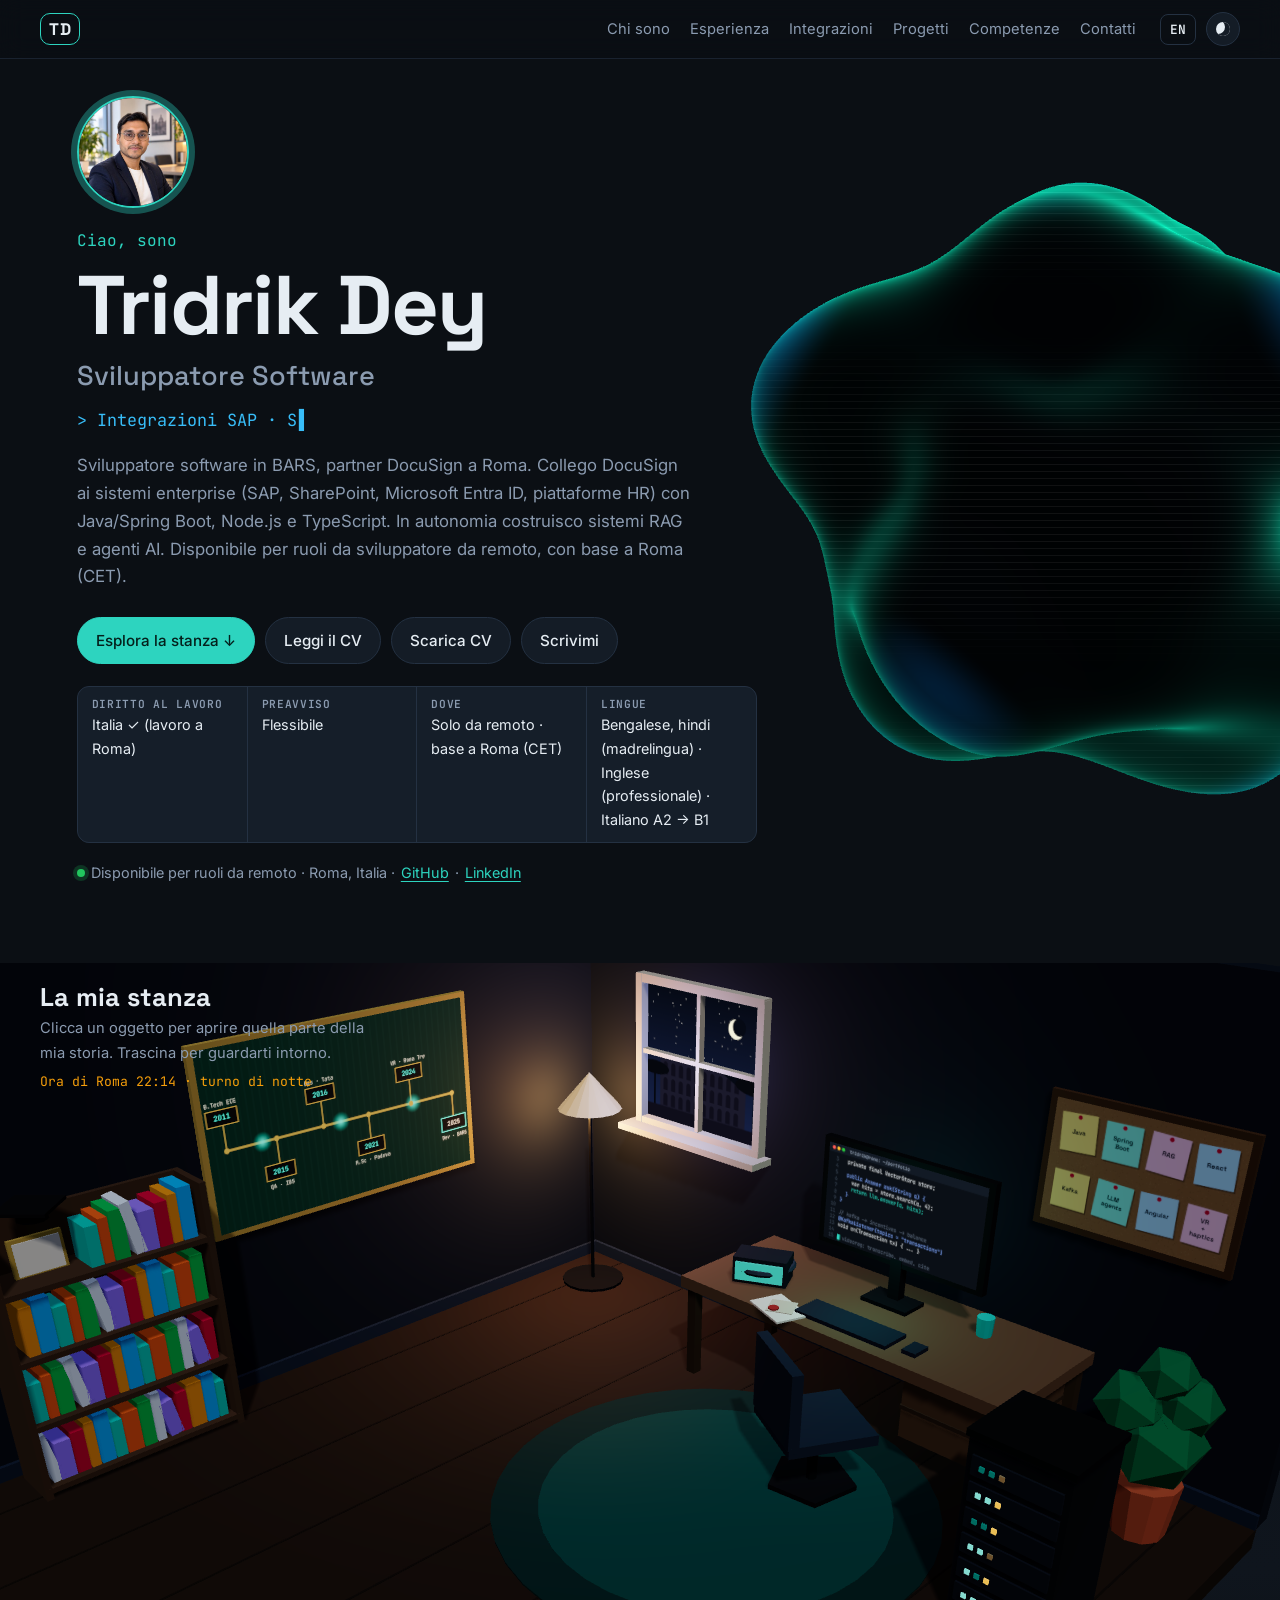
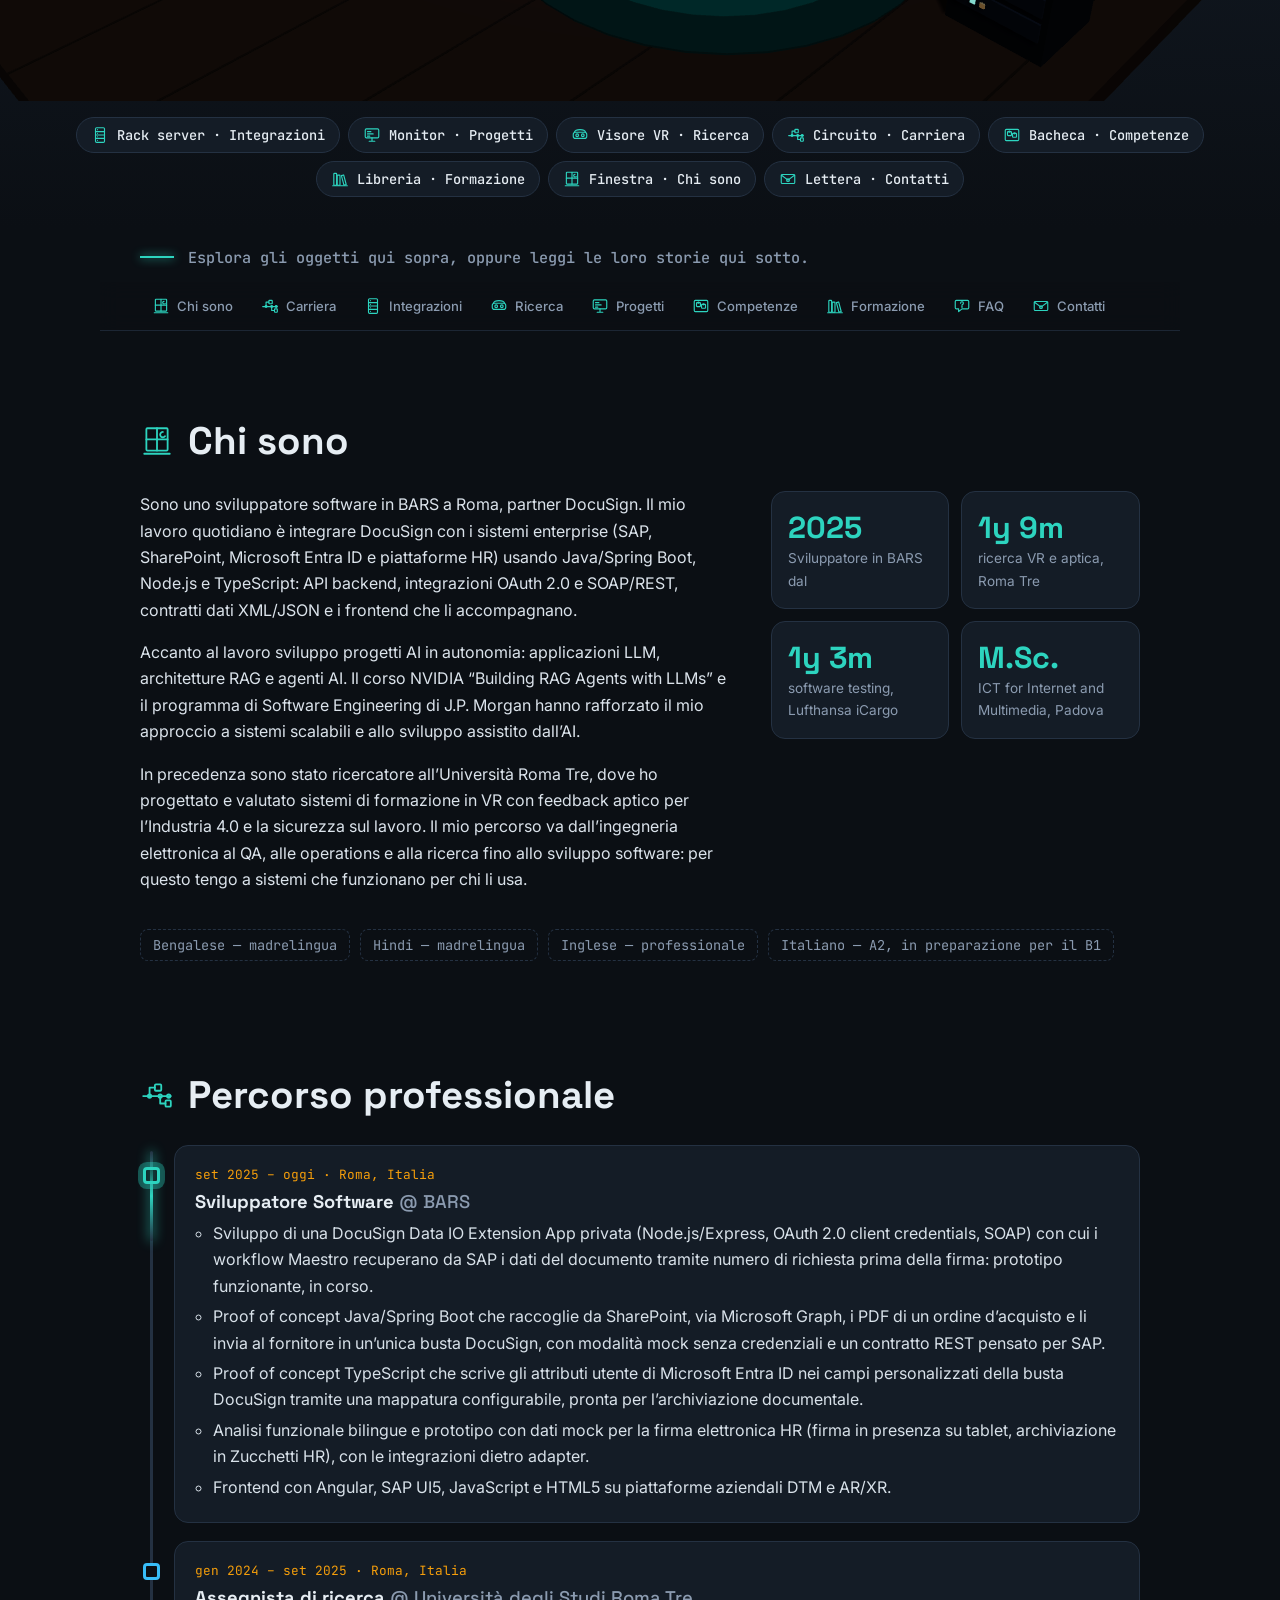
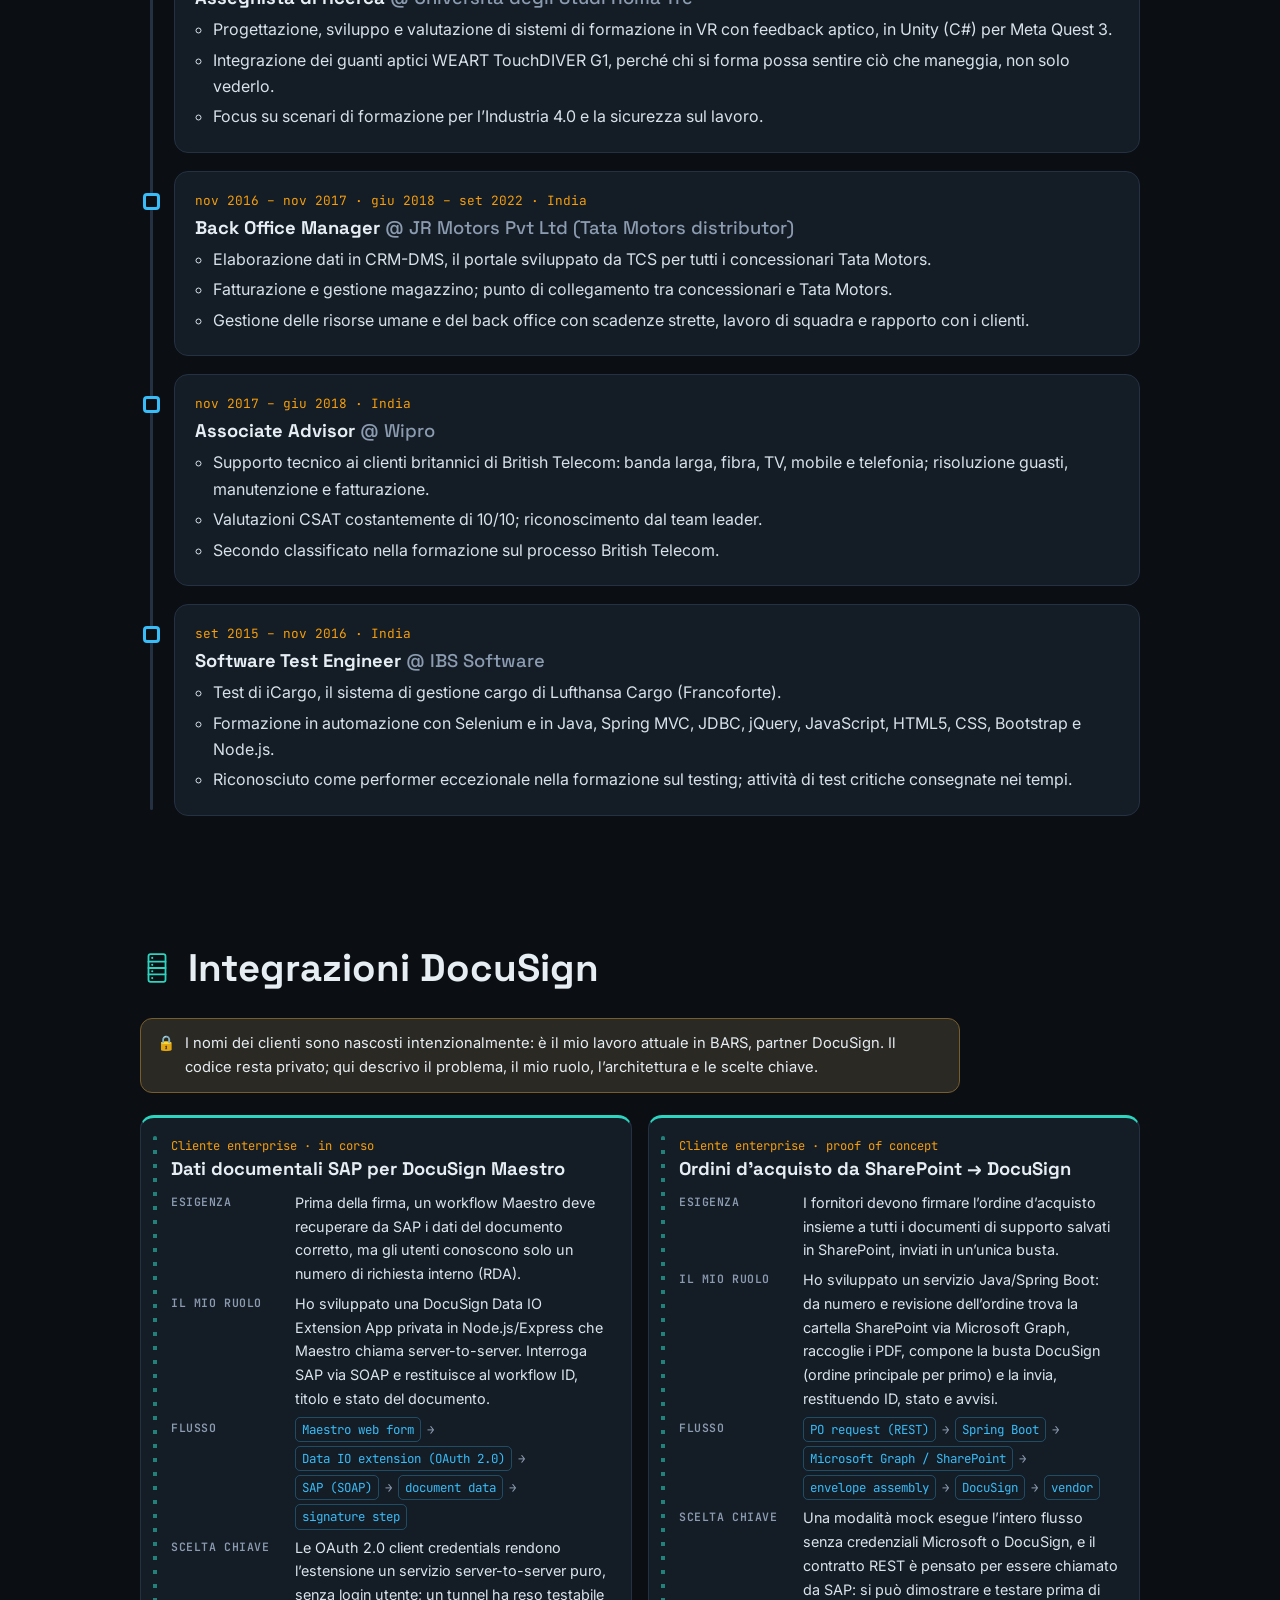
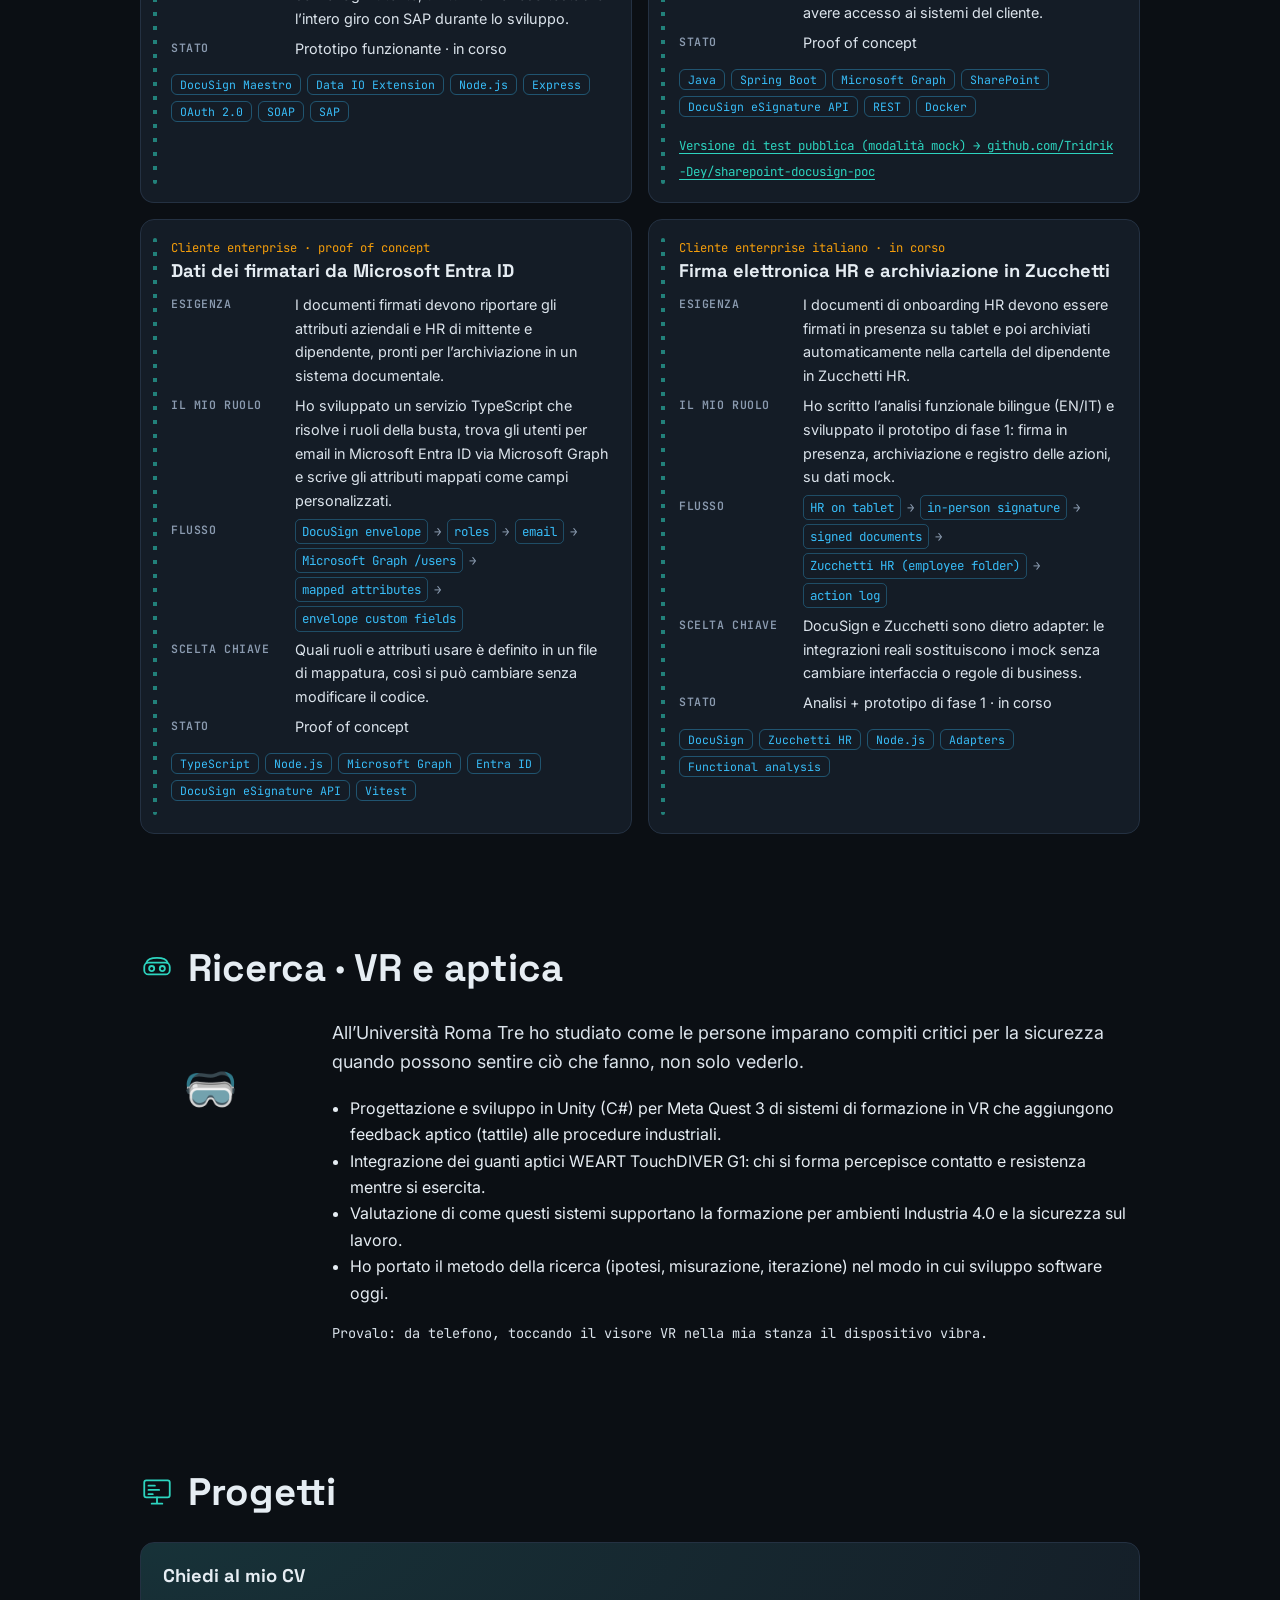
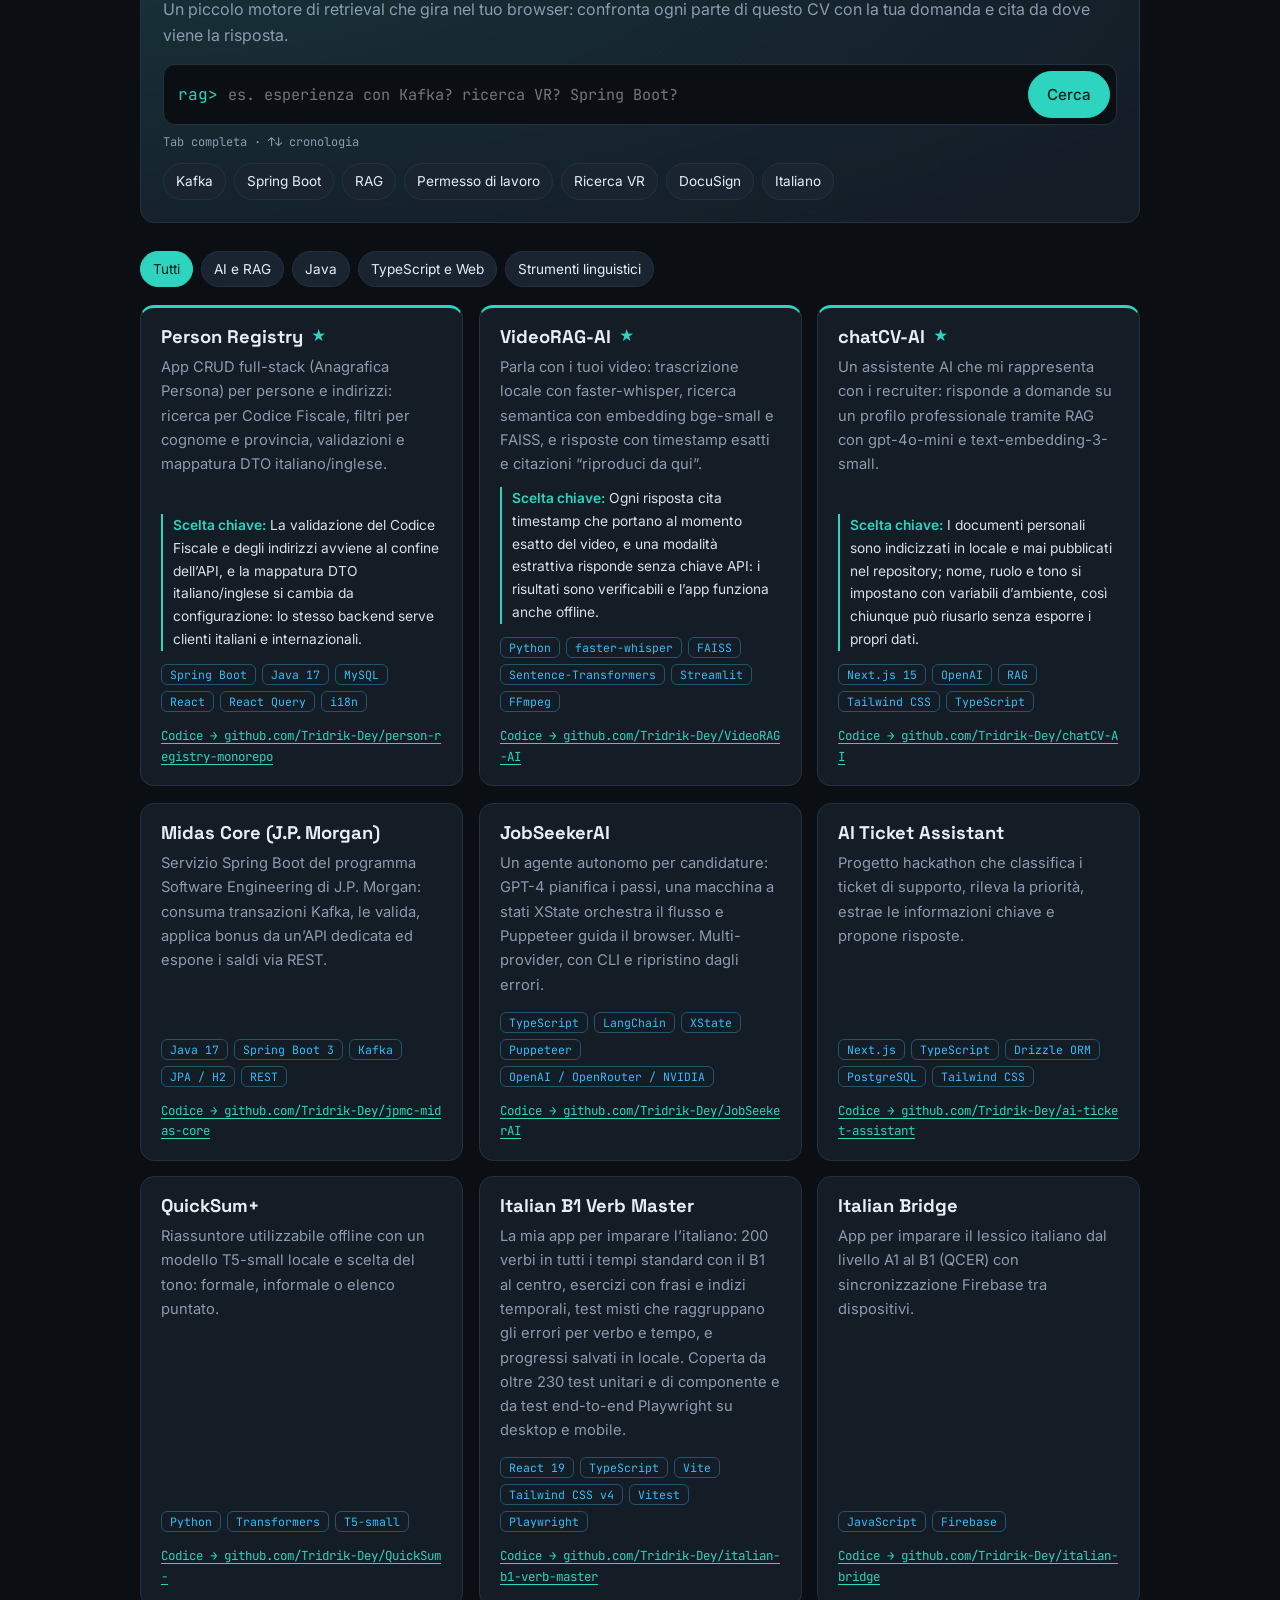
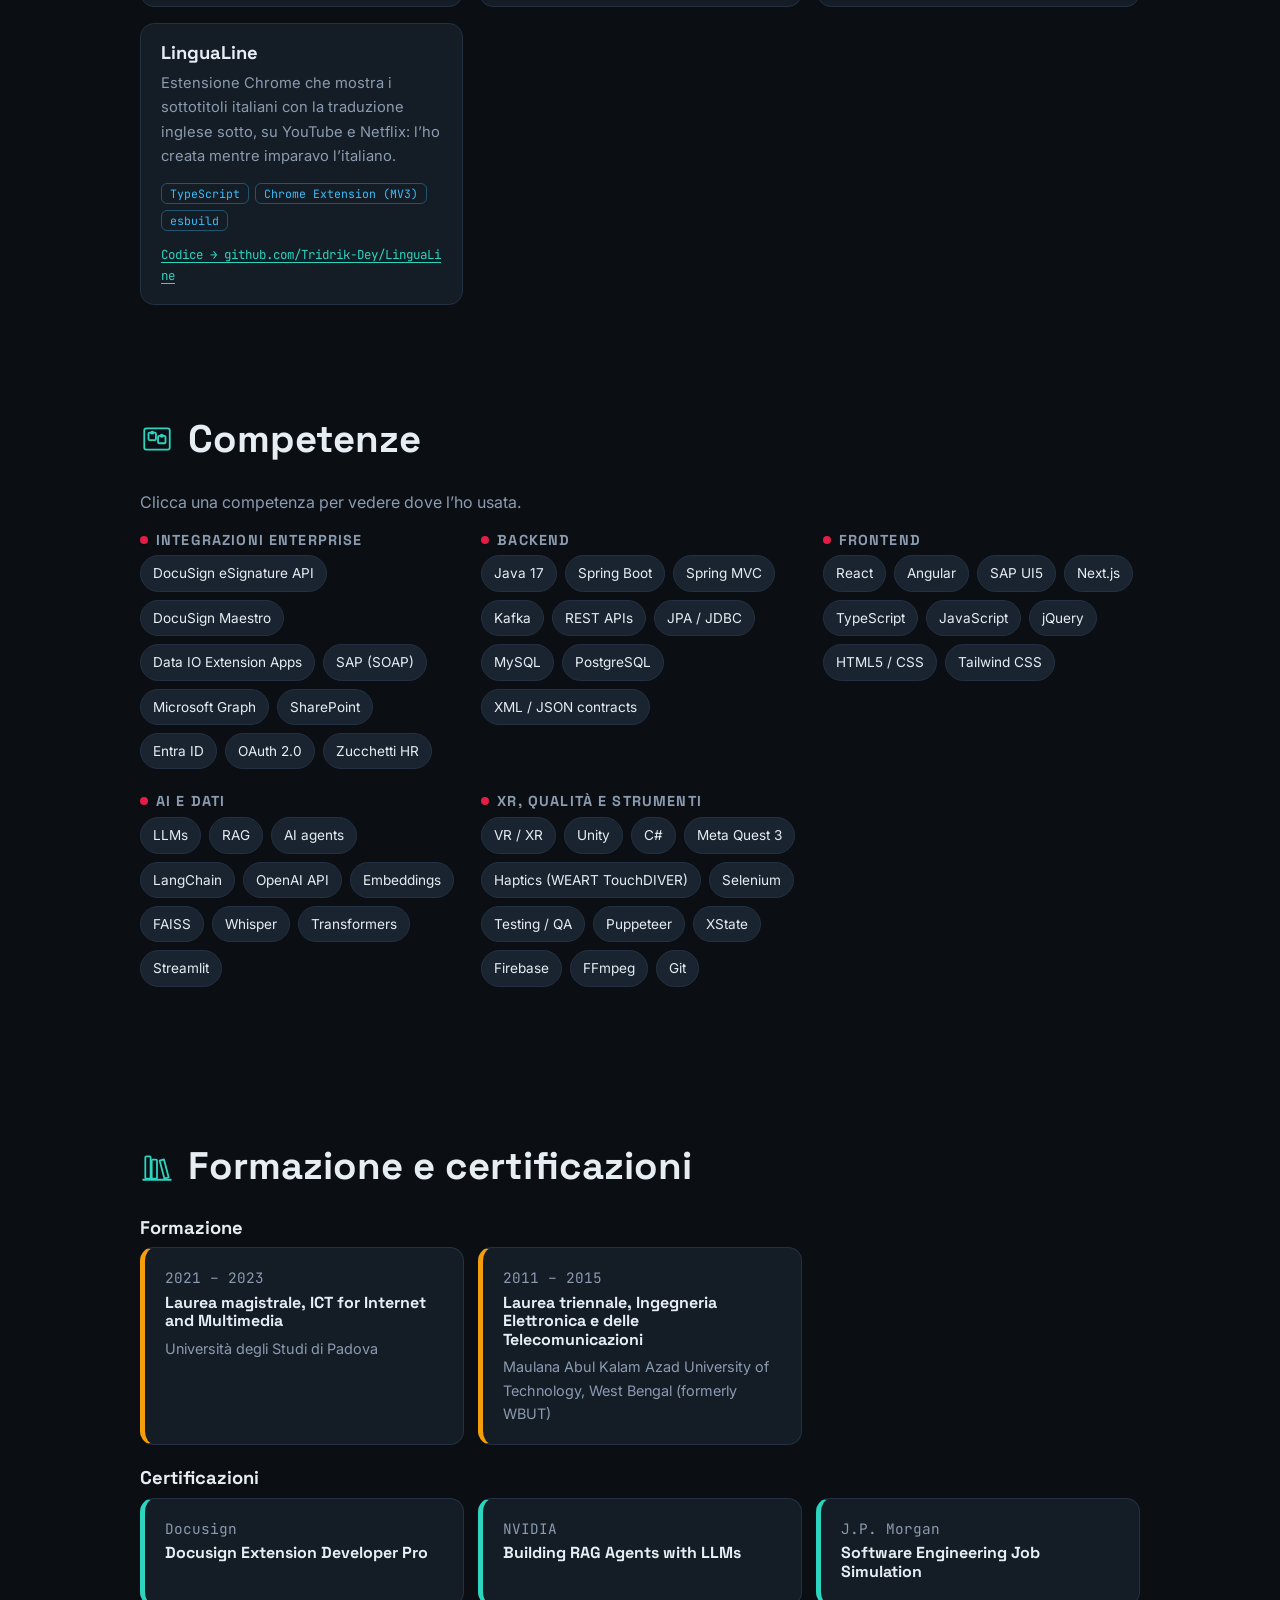
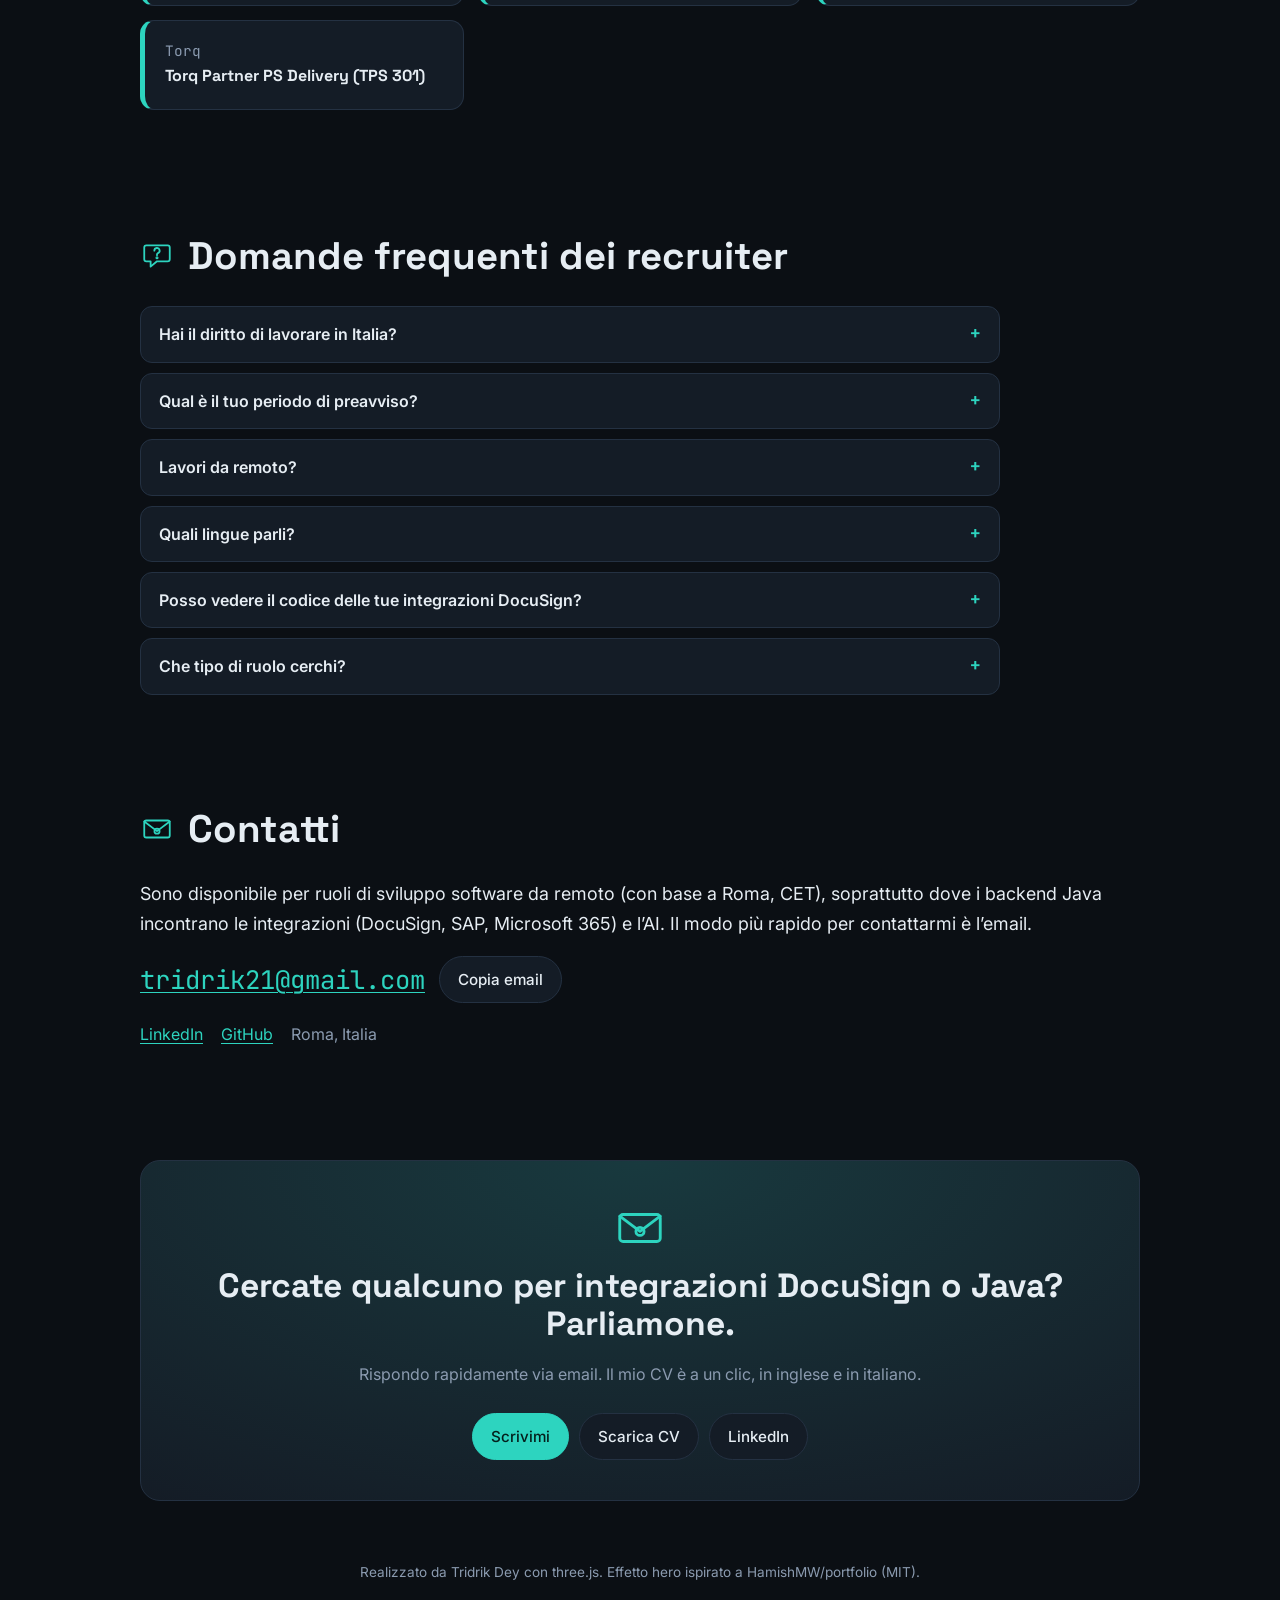
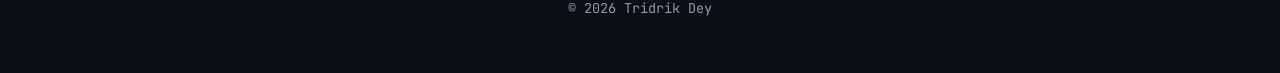
==== commit b655b8f4: "Remote roles only; add Bengali and Hindi (native); fix duplicated Roma Tre bullet in PDF Co-Authored" ====
--- a/it/index.html
+++ b/it/index.html
@@ -31,8 +31,8 @@
 <link href="https://fonts.googleapis.com/css2?family=Inter:wght@400;500;600&family=JetBrains+Mono:wght@400;600&family=Space+Grotesk:wght@500;700&display=swap" rel="stylesheet">
 <link rel="stylesheet" href="../assets/css/style.css">
 <script>document.documentElement.classList.replace('no-js','js');try{var s=localStorage.getItem('theme');if(s)document.documentElement.dataset.theme=s}catch(e){}</script>
-<script type="application/ld+json">{"@context":"https://schema.org","@type":"ProfilePage","dateModified":"2026-10-31","inLanguage":"it","mainEntity":{"@type":"Person","@id":"https://tridrik-dey.github.io/#person","name":"Tridrik Dey","jobTitle":"Sviluppatore Software","description":"Sviluppatore software in BARS a Roma, partner DocuSign: integro DocuSign con SAP, SharePoint, Microsoft Entra ID e sistemi HR usando Java/Spring Boot, Node.js e TypeScript. Sviluppo anche progetti RAG e agenti AI.","email":"mailto:tridrik21@gmail.com","image":"https://tridrik-dey.github.io/assets/photo.jpg","url":"https://tridrik-dey.github.io/","address":{"@type":"PostalAddress","addressLocality":"Rome","addressCountry":"IT"},"worksFor":{"@type":"Organization","name":"BARS"},"alumniOf":[{"@type":"CollegeOrUniversity","name":"Università degli Studi di Padova"},{"@type":"CollegeOrUniversity","name":"Maulana Abul Kalam Azad University of Technology, West Bengal (formerly WBUT)"}],"hasCredential":[{"@type":"EducationalOccupationalCredential","name":"Docusign Extension Developer Pro","recognizedBy":{"@type":"Organization","name":"Docusign"}},{"@type":"EducationalOccupationalCredential","name":"Building RAG Agents with LLMs","recognizedBy":{"@type":"Organization","name":"NVIDIA"}},{"@type":"EducationalOccupationalCredential","name":"Software Engineering Job Simulation","recognizedBy":{"@type":"Organization","name":"J.P. Morgan"}},{"@type":"EducationalOccupationalCredential","name":"Torq Partner PS Delivery (TPS 301)","recognizedBy":{"@type":"Organization","name":"Torq"}}],"knowsAbout":["DocuSign eSignature API","DocuSign Maestro","Data IO Extension Apps","SAP (SOAP)","Microsoft Graph","SharePoint","Entra ID","OAuth 2.0","Zucchetti HR","Java 17","Spring Boot","Spring MVC","Kafka","REST APIs","JPA / JDBC","MySQL","PostgreSQL","XML / JSON contracts","React","Angular","SAP UI5","Next.js","TypeScript","JavaScript","jQuery","HTML5 / CSS","Tailwind CSS","LLMs","RAG","AI agents","LangChain","OpenAI API","Embeddings","FAISS","Whisper","Transformers","Streamlit","VR / XR","Unity","C#","Meta Quest 3","Haptics (WEART TouchDIVER)","Selenium","Testing / QA","Puppeteer","XState","Firebase","FFmpeg","Git"],"knowsLanguage":["en","it"],"sameAs":["https://www.linkedin.com/in/tridrik-dey","https://github.com/Tridrik-Dey"]}}</script>
-<script type="application/ld+json">{"@context":"https://schema.org","@type":"FAQPage","inLanguage":"it","mainEntity":[{"@type":"Question","name":"Hai il diritto di lavorare in Italia?","acceptedAnswer":{"@type":"Answer","text":"Sì. Vivo e lavoro a Roma, attualmente come sviluppatore software in BARS."}},{"@type":"Question","name":"Qual è il tuo periodo di preavviso?","acceptedAnswer":{"@type":"Answer","text":"È flessibile: concordiamo volentieri una data di inizio adatta a entrambi."}},{"@type":"Question","name":"Da remoto, ibrido o in sede?","acceptedAnswer":{"@type":"Answer","text":"Tutti e tre: in sede o ibrido a Roma, oppure da remoto."}},{"@type":"Question","name":"Com’è il tuo italiano?","acceptedAnswer":{"@type":"Answer","text":"A2, in preparazione per il B1: ho persino creato un’app per esercitarmi con i verbi. Lavoro senza difficoltà in inglese."}},{"@type":"Question","name":"Posso vedere il codice delle tue integrazioni DocuSign?","acceptedAnswer":{"@type":"Answer","text":"Il codice dei clienti è privato, per questo i casi qui sopra descrivono problema, ruolo, architettura e scelte chiave. Il proof of concept SharePoint → DocuSign ha una versione di test pubblica, e in un colloquio illustro volentieri qualsiasi progetto."}},{"@type":"Question","name":"Che tipo di ruolo cerchi?","acceptedAnswer":{"@type":"Answer","text":"Ruoli da sviluppatore software dove i backend Java/Spring Boot incontrano le integrazioni (DocuSign, SAP, Microsoft 365) e, idealmente, l’AI e la RAG."}}]}</script>
+<script type="application/ld+json">{"@context":"https://schema.org","@type":"ProfilePage","dateModified":"2026-10-31","inLanguage":"it","mainEntity":{"@type":"Person","@id":"https://tridrik-dey.github.io/#person","name":"Tridrik Dey","jobTitle":"Sviluppatore Software","description":"Sviluppatore software in BARS a Roma, partner DocuSign: integro DocuSign con SAP, SharePoint, Microsoft Entra ID e sistemi HR usando Java/Spring Boot, Node.js e TypeScript. Sviluppo anche progetti RAG e agenti AI.","email":"mailto:tridrik21@gmail.com","image":"https://tridrik-dey.github.io/assets/photo.jpg","url":"https://tridrik-dey.github.io/","address":{"@type":"PostalAddress","addressLocality":"Rome","addressCountry":"IT"},"worksFor":{"@type":"Organization","name":"BARS"},"alumniOf":[{"@type":"CollegeOrUniversity","name":"Università degli Studi di Padova"},{"@type":"CollegeOrUniversity","name":"Maulana Abul Kalam Azad University of Technology, West Bengal (formerly WBUT)"}],"hasCredential":[{"@type":"EducationalOccupationalCredential","name":"Docusign Extension Developer Pro","recognizedBy":{"@type":"Organization","name":"Docusign"}},{"@type":"EducationalOccupationalCredential","name":"Building RAG Agents with LLMs","recognizedBy":{"@type":"Organization","name":"NVIDIA"}},{"@type":"EducationalOccupationalCredential","name":"Software Engineering Job Simulation","recognizedBy":{"@type":"Organization","name":"J.P. Morgan"}},{"@type":"EducationalOccupationalCredential","name":"Torq Partner PS Delivery (TPS 301)","recognizedBy":{"@type":"Organization","name":"Torq"}}],"knowsAbout":["DocuSign eSignature API","DocuSign Maestro","Data IO Extension Apps","SAP (SOAP)","Microsoft Graph","SharePoint","Entra ID","OAuth 2.0","Zucchetti HR","Java 17","Spring Boot","Spring MVC","Kafka","REST APIs","JPA / JDBC","MySQL","PostgreSQL","XML / JSON contracts","React","Angular","SAP UI5","Next.js","TypeScript","JavaScript","jQuery","HTML5 / CSS","Tailwind CSS","LLMs","RAG","AI agents","LangChain","OpenAI API","Embeddings","FAISS","Whisper","Transformers","Streamlit","VR / XR","Unity","C#","Meta Quest 3","Haptics (WEART TouchDIVER)","Selenium","Testing / QA","Puppeteer","XState","Firebase","FFmpeg","Git"],"knowsLanguage":["bn","hi","en","it"],"sameAs":["https://www.linkedin.com/in/tridrik-dey","https://github.com/Tridrik-Dey"]}}</script>
+<script type="application/ld+json">{"@context":"https://schema.org","@type":"FAQPage","inLanguage":"it","mainEntity":[{"@type":"Question","name":"Hai il diritto di lavorare in Italia?","acceptedAnswer":{"@type":"Answer","text":"Sì. Vivo e lavoro a Roma, attualmente come sviluppatore software in BARS."}},{"@type":"Question","name":"Qual è il tuo periodo di preavviso?","acceptedAnswer":{"@type":"Answer","text":"È flessibile: concordiamo volentieri una data di inizio adatta a entrambi."}},{"@type":"Question","name":"Lavori da remoto?","acceptedAnswer":{"@type":"Answer","text":"Sì, cerco solo ruoli da remoto. Ho base a Roma (CET), quindi lavoro negli stessi orari europei e ho il diritto di lavorare in Italia."}},{"@type":"Question","name":"Quali lingue parli?","acceptedAnswer":{"@type":"Answer","text":"Bengalese (madrelingua) e hindi (madrelingua), inglese professionale e italiano A2, in preparazione per il B1: ho persino creato un’app per esercitarmi con i verbi italiani."}},{"@type":"Question","name":"Posso vedere il codice delle tue integrazioni DocuSign?","acceptedAnswer":{"@type":"Answer","text":"Il codice dei clienti è privato, per questo i casi qui sopra descrivono problema, ruolo, architettura e scelte chiave. Il proof of concept SharePoint → DocuSign ha una versione di test pubblica, e in un colloquio illustro volentieri qualsiasi progetto."}},{"@type":"Question","name":"Che tipo di ruolo cerchi?","acceptedAnswer":{"@type":"Answer","text":"Ruoli da sviluppatore software dove i backend Java/Spring Boot incontrano le integrazioni (DocuSign, SAP, Microsoft 365) e, idealmente, l’AI e la RAG."}}]}</script>
 </head>
 <body>
 <a class="skip" href="#about">Vai al contenuto</a>
@@ -53,17 +53,17 @@
     <h1 class="hero-name"><span class="decode" data-decode>Tridrik Dey</span></h1>
     <p class="hero-title"><span class="decode" data-decode data-delay="500">Sviluppatore Software</span></p>
     <p class="hero-roles mono">&gt; <span class="role" data-roles="[&quot;Sviluppatore di integrazioni DocuSign&quot;,&quot;Sviluppatore Java e Spring Boot&quot;,&quot;Integrazioni SAP · SharePoint · Entra ID&quot;,&quot;Costruttore di RAG e agenti AI&quot;,&quot;Ricercatore in VR e aptica&quot;]">Sviluppatore di integrazioni DocuSign</span><span class="caret" aria-hidden="true">▌</span></p>
-    <p class="hero-lede">Sviluppatore software in BARS, partner DocuSign a Roma. Collego DocuSign ai sistemi enterprise (SAP, SharePoint, Microsoft Entra ID, piattaforme HR) con Java/Spring Boot, Node.js e TypeScript. In autonomia costruisco sistemi RAG e agenti AI. Aperto a ruoli da sviluppatore a Roma, in Italia o da remoto.</p>
+    <p class="hero-lede">Sviluppatore software in BARS, partner DocuSign a Roma. Collego DocuSign ai sistemi enterprise (SAP, SharePoint, Microsoft Entra ID, piattaforme HR) con Java/Spring Boot, Node.js e TypeScript. In autonomia costruisco sistemi RAG e agenti AI. Disponibile per ruoli da sviluppatore da remoto, con base a Roma (CET).</p>
     <div class="hero-actions">
       <a class="btn btn-primary" href="#room">Esplora la stanza ↓</a>
       <a class="btn" href="#about">Leggi il CV</a>
       <a class="btn" href="../assets/cv/Tridrik-Dey-CV-IT.pdf" download>Scarica CV</a>
       <a class="btn" href="mailto:tridrik21@gmail.com">Scrivimi</a>
     </div>
-    <dl class="brief" id="brief" aria-label="In breve per i recruiter" data-chunk data-kind="profile" data-title="In breve per i recruiter" data-section="Profile" data-tags="right-to-work work-permit availability notice-period location remote hybrid languages english italian">
-      <div><dt>Diritto al lavoro</dt><dd>Italia ✓ (lavoro a Roma)</dd></div><div><dt>Preavviso</dt><dd>Flessibile</dd></div><div><dt>Dove</dt><dd>Roma · ibrido · remoto</dd></div><div><dt>Lingue</dt><dd>Inglese (professionale) · Italiano A2, in preparazione B1</dd></div>
+    <dl class="brief" id="brief" aria-label="In breve per i recruiter" data-chunk data-kind="profile" data-title="In breve per i recruiter" data-section="Profile" data-tags="right-to-work work-permit availability notice-period location remote languages english italian bengali hindi">
+      <div><dt>Diritto al lavoro</dt><dd>Italia ✓ (lavoro a Roma)</dd></div><div><dt>Preavviso</dt><dd>Flessibile</dd></div><div><dt>Dove</dt><dd>Solo da remoto · base a Roma (CET)</dd></div><div><dt>Lingue</dt><dd>Bengalese, hindi (madrelingua) · Inglese (professionale) · Italiano A2 → B1</dd></div>
     </dl>
-    <p class="hero-meta"><span class="dot" aria-hidden="true"></span>Aperto a nuove opportunità · Roma, Italia ·
+    <p class="hero-meta"><span class="dot" aria-hidden="true"></span>Disponibile per ruoli da remoto · Roma, Italia ·
       <a href="https://github.com/Tridrik-Dey" rel="me">GitHub</a> · <a href="https://www.linkedin.com/in/tridrik-dey" rel="me">LinkedIn</a></p>
   </div>
 </section>
@@ -89,7 +89,7 @@
     <div class="prose"><p>Sono uno sviluppatore software in BARS a Roma, partner DocuSign. Il mio lavoro quotidiano è integrare DocuSign con i sistemi enterprise (SAP, SharePoint, Microsoft Entra ID e piattaforme HR) usando Java/Spring Boot, Node.js e TypeScript: API backend, integrazioni OAuth 2.0 e SOAP/REST, contratti dati XML/JSON e i frontend che li accompagnano.</p><p>Accanto al lavoro sviluppo progetti AI in autonomia: applicazioni LLM, architetture RAG e agenti AI. Il corso NVIDIA “Building RAG Agents with LLMs” e il programma di Software Engineering di J.P. Morgan hanno rafforzato il mio approccio a sistemi scalabili e allo sviluppo assistito dall’AI.</p><p>In precedenza sono stato ricercatore all’Università Roma Tre, dove ho progettato e valutato sistemi di formazione in VR con feedback aptico per l’Industria 4.0 e la sicurezza sul lavoro. Il mio percorso va dall’ingegneria elettronica al QA, alle operations e alla ricerca fino allo sviluppo software: per questo tengo a sistemi che funzionano per chi li usa.</p></div>
     <ul class="facts"><li><strong class="count" data-count="2025">2025</strong><span>Sviluppatore in BARS dal</span></li><li><strong class="count" data-count="1y 9m">1y 9m</strong><span>ricerca VR e aptica, Roma Tre</span></li><li><strong class="count" data-count="1y 3m">1y 3m</strong><span>software testing, Lufthansa iCargo</span></li><li><strong class="count" data-count="M.Sc.">M.Sc.</strong><span>ICT for Internet and Multimedia, Padova</span></li></ul>
   </div>
-  <ul class="langs"><li>Inglese — professionale</li><li>Italiano — A2, in preparazione per il B1</li></ul>
+  <ul class="langs"><li>Bengalese — madrelingua</li><li>Hindi — madrelingua</li><li>Inglese — professionale</li><li>Italiano — A2, in preparazione per il B1</li></ul>
 </section>
 <section id="experience" class="section" aria-labelledby="experience-h">
   <h2 id="experience-h" class="section-title"><svg class="obj" viewBox="0 0 32 32" aria-hidden="true" focusable="false"><path d="M3 17h26M9 17V9h5M19 17v7h5"/><rect x="14" y="6" width="6" height="6" rx="1"/><rect x="24" y="21" width="5" height="6" rx="1"/><circle cx="9" cy="17" r="1.6"/><circle cx="19" cy="17" r="1.6"/><circle cx="27" cy="17" r="1.6"/></svg>Percorso professionale</h2>
@@ -351,13 +351,13 @@
       <summary>Qual è il tuo periodo di preavviso?</summary>
       <p>È flessibile: concordiamo volentieri una data di inizio adatta a entrambi.</p>
     </details>
-    <details class="faq-item" id="faq-3" data-chunk data-kind="profile" data-title="Da remoto, ibrido o in sede?" data-section="Domande frequenti dei recruiter" data-tags="remote hybrid location">
-      <summary>Da remoto, ibrido o in sede?</summary>
-      <p>Tutti e tre: in sede o ibrido a Roma, oppure da remoto.</p>
-    </details>
-    <details class="faq-item" id="faq-4" data-chunk data-kind="profile" data-title="Com’è il tuo italiano?" data-section="Domande frequenti dei recruiter" data-tags="languages italian english">
-      <summary>Com’è il tuo italiano?</summary>
-      <p>A2, in preparazione per il B1: ho persino creato un’app per esercitarmi con i verbi. Lavoro senza difficoltà in inglese.</p>
+    <details class="faq-item" id="faq-3" data-chunk data-kind="profile" data-title="Lavori da remoto?" data-section="Domande frequenti dei recruiter" data-tags="remote location timezone">
+      <summary>Lavori da remoto?</summary>
+      <p>Sì, cerco solo ruoli da remoto. Ho base a Roma (CET), quindi lavoro negli stessi orari europei e ho il diritto di lavorare in Italia.</p>
+    </details>
+    <details class="faq-item" id="faq-4" data-chunk data-kind="profile" data-title="Quali lingue parli?" data-section="Domande frequenti dei recruiter" data-tags="languages italian english bengali hindi">
+      <summary>Quali lingue parli?</summary>
+      <p>Bengalese (madrelingua) e hindi (madrelingua), inglese professionale e italiano A2, in preparazione per il B1: ho persino creato un’app per esercitarmi con i verbi italiani.</p>
     </details>
     <details class="faq-item" id="faq-5" data-chunk data-kind="profile" data-title="Posso vedere il codice delle tue integrazioni DocuSign?" data-section="Domande frequenti dei recruiter" data-tags="docusign code confidential">
       <summary>Posso vedere il codice delle tue integrazioni DocuSign?</summary>
@@ -371,7 +371,7 @@
 </section>
 <section id="contact" class="section" aria-labelledby="contact-h">
   <h2 id="contact-h" class="section-title"><svg class="obj" viewBox="0 0 32 32" aria-hidden="true" focusable="false"><rect x="4" y="8" width="24" height="16" rx="2"/><path d="M4 9l12 9 12-9"/><circle cx="16" cy="18" r="2.4"/></svg>Contatti</h2>
-  <p class="lead">Sono aperto a ruoli di sviluppo software a Roma, in Italia o da remoto, soprattutto dove i backend Java incontrano le integrazioni (DocuSign, SAP, Microsoft 365) e l’AI. Il modo più rapido per contattarmi è l’email.</p>
+  <p class="lead">Sono disponibile per ruoli di sviluppo software da remoto (con base a Roma, CET), soprattutto dove i backend Java incontrano le integrazioni (DocuSign, SAP, Microsoft 365) e l’AI. Il modo più rapido per contattarmi è l’email.</p>
   <div class="contact">
     <a class="email mono" href="mailto:tridrik21@gmail.com">tridrik21@gmail.com</a>
     <button type="button" class="btn copy" data-copy="tridrik21@gmail.com" data-done="Copiato!">Copia email</button>
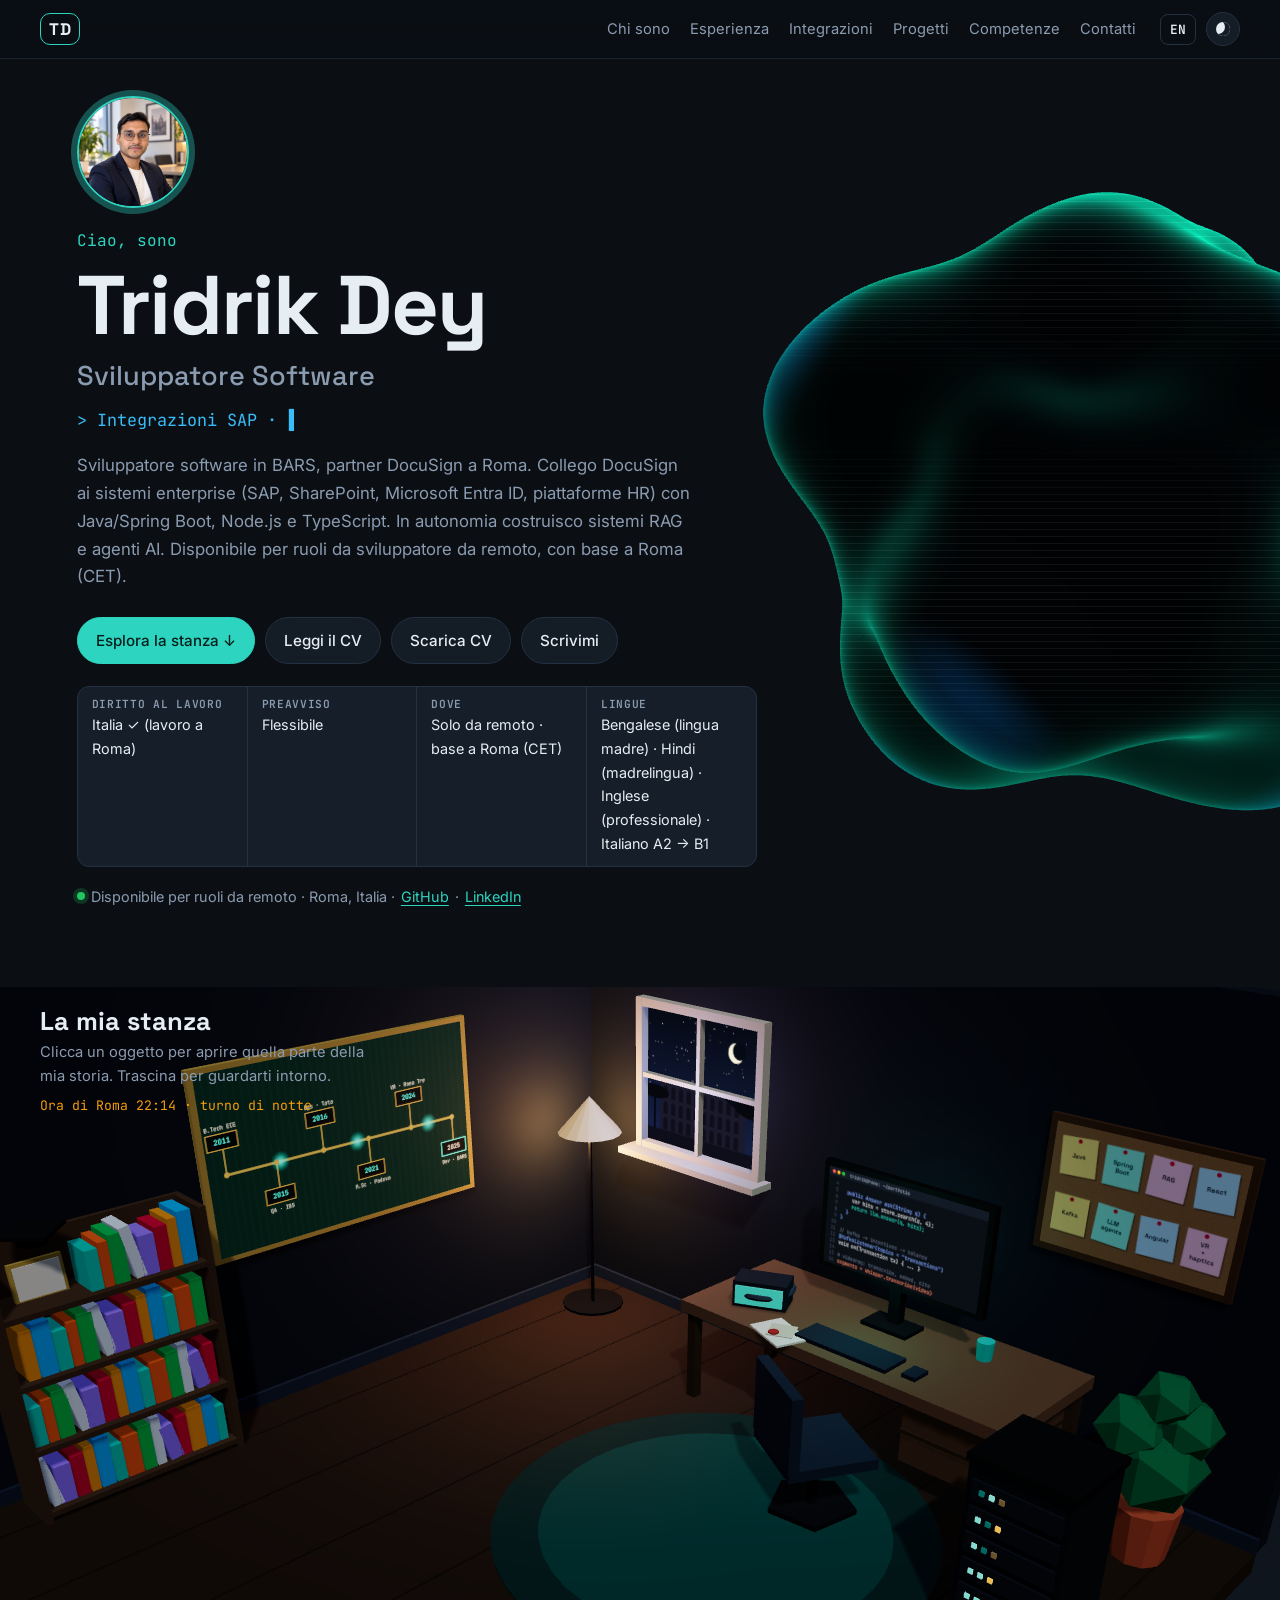
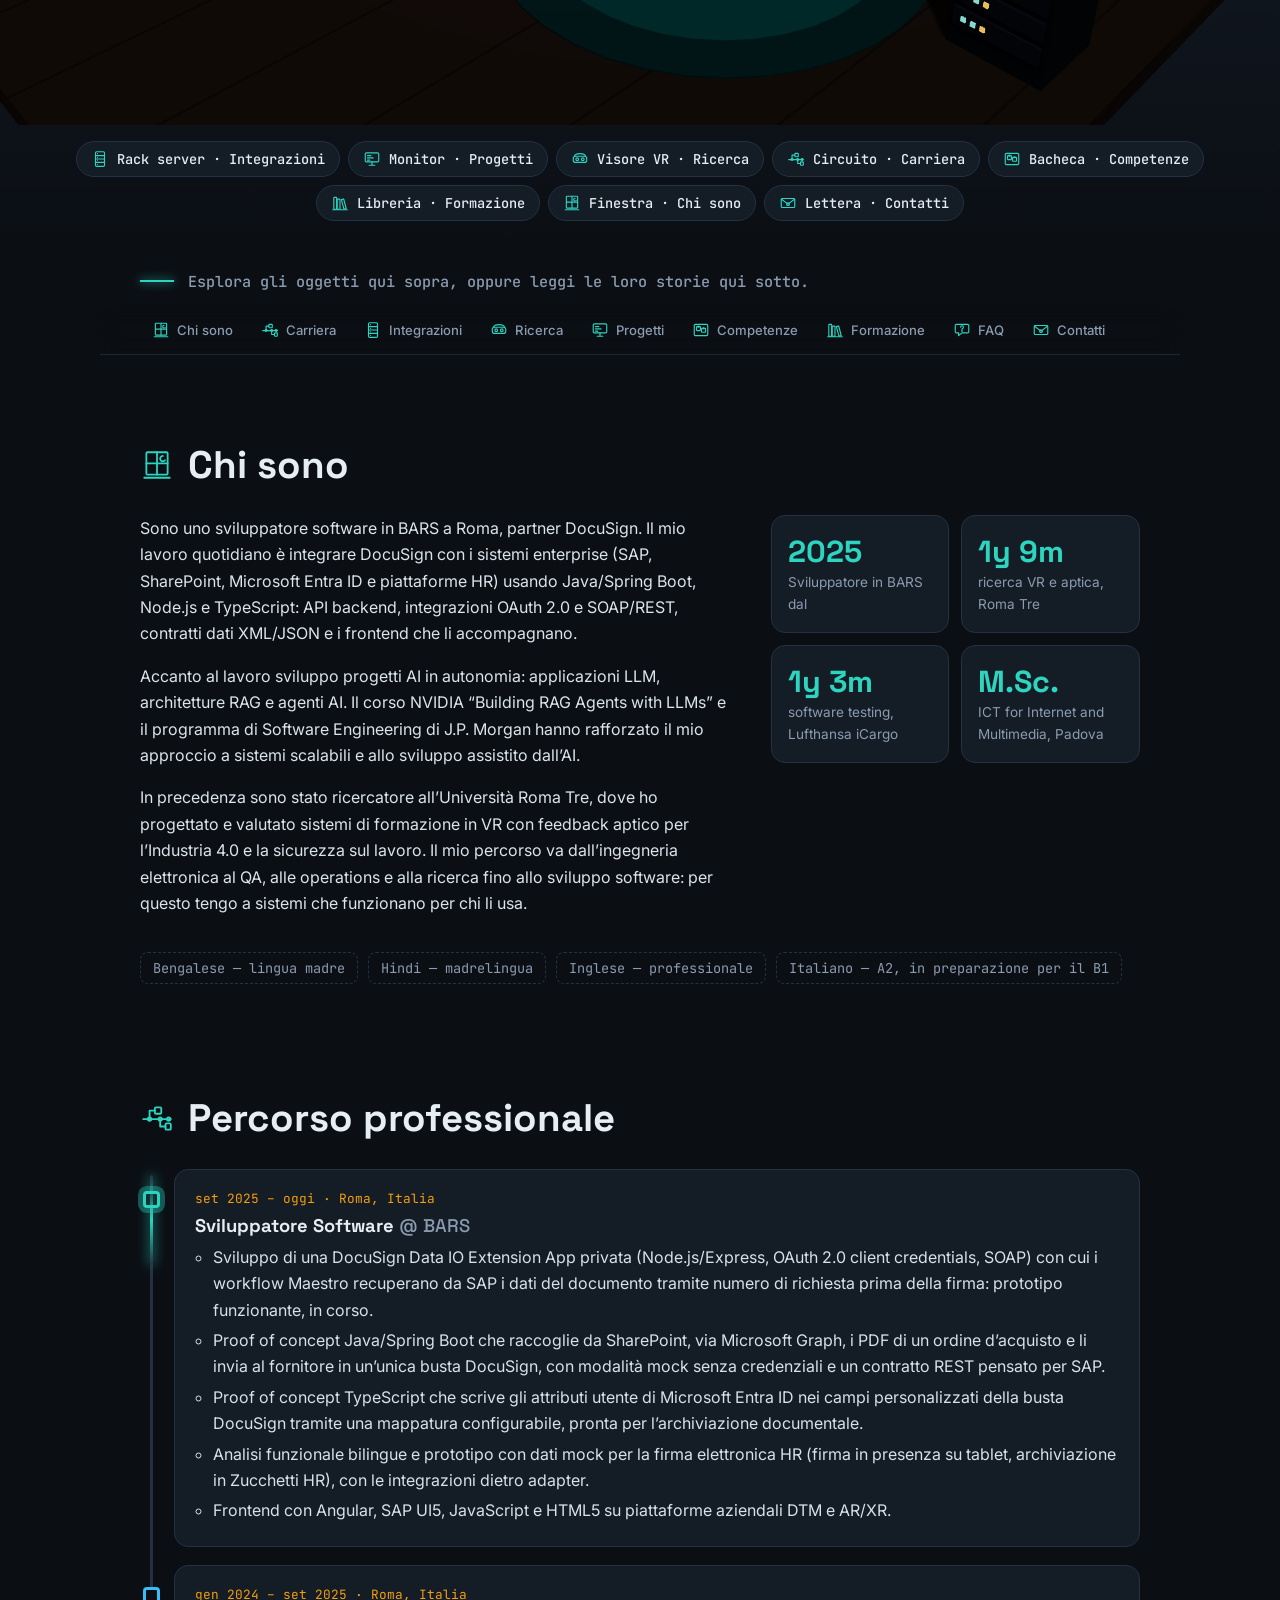
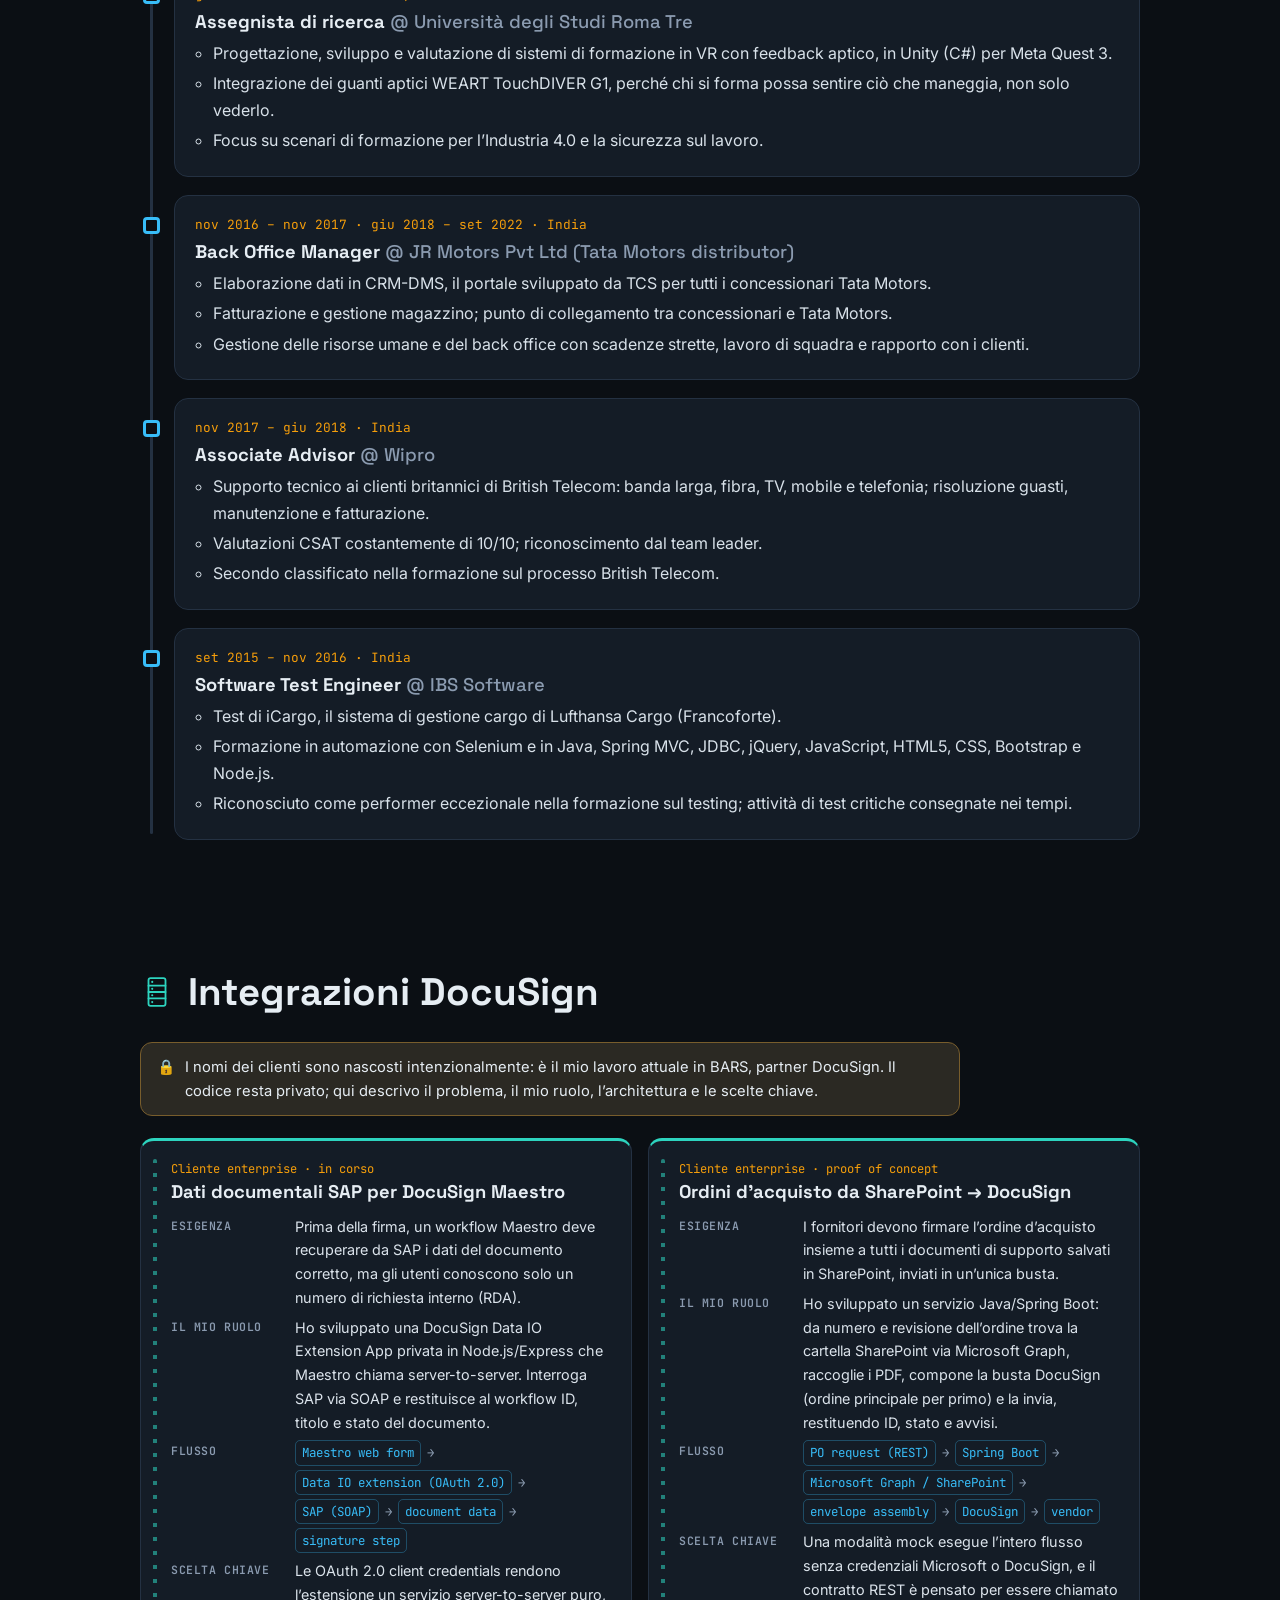
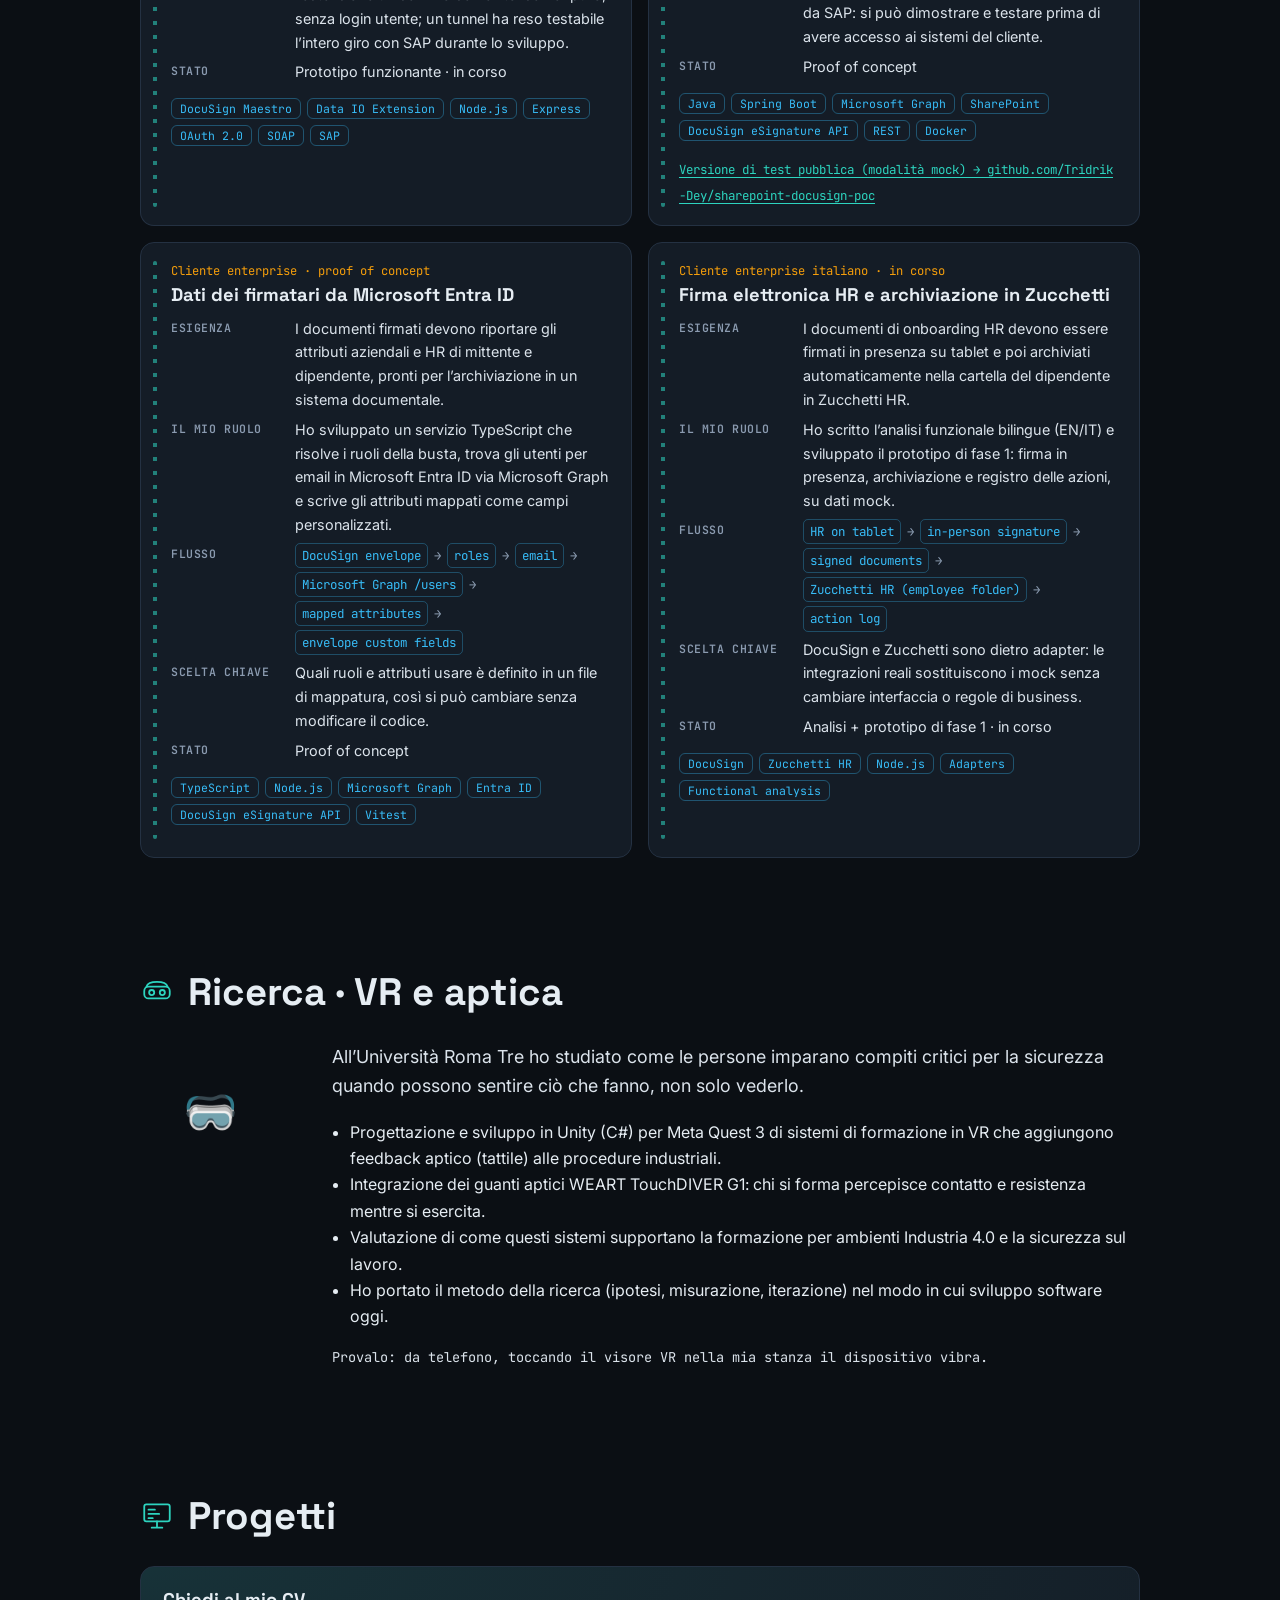
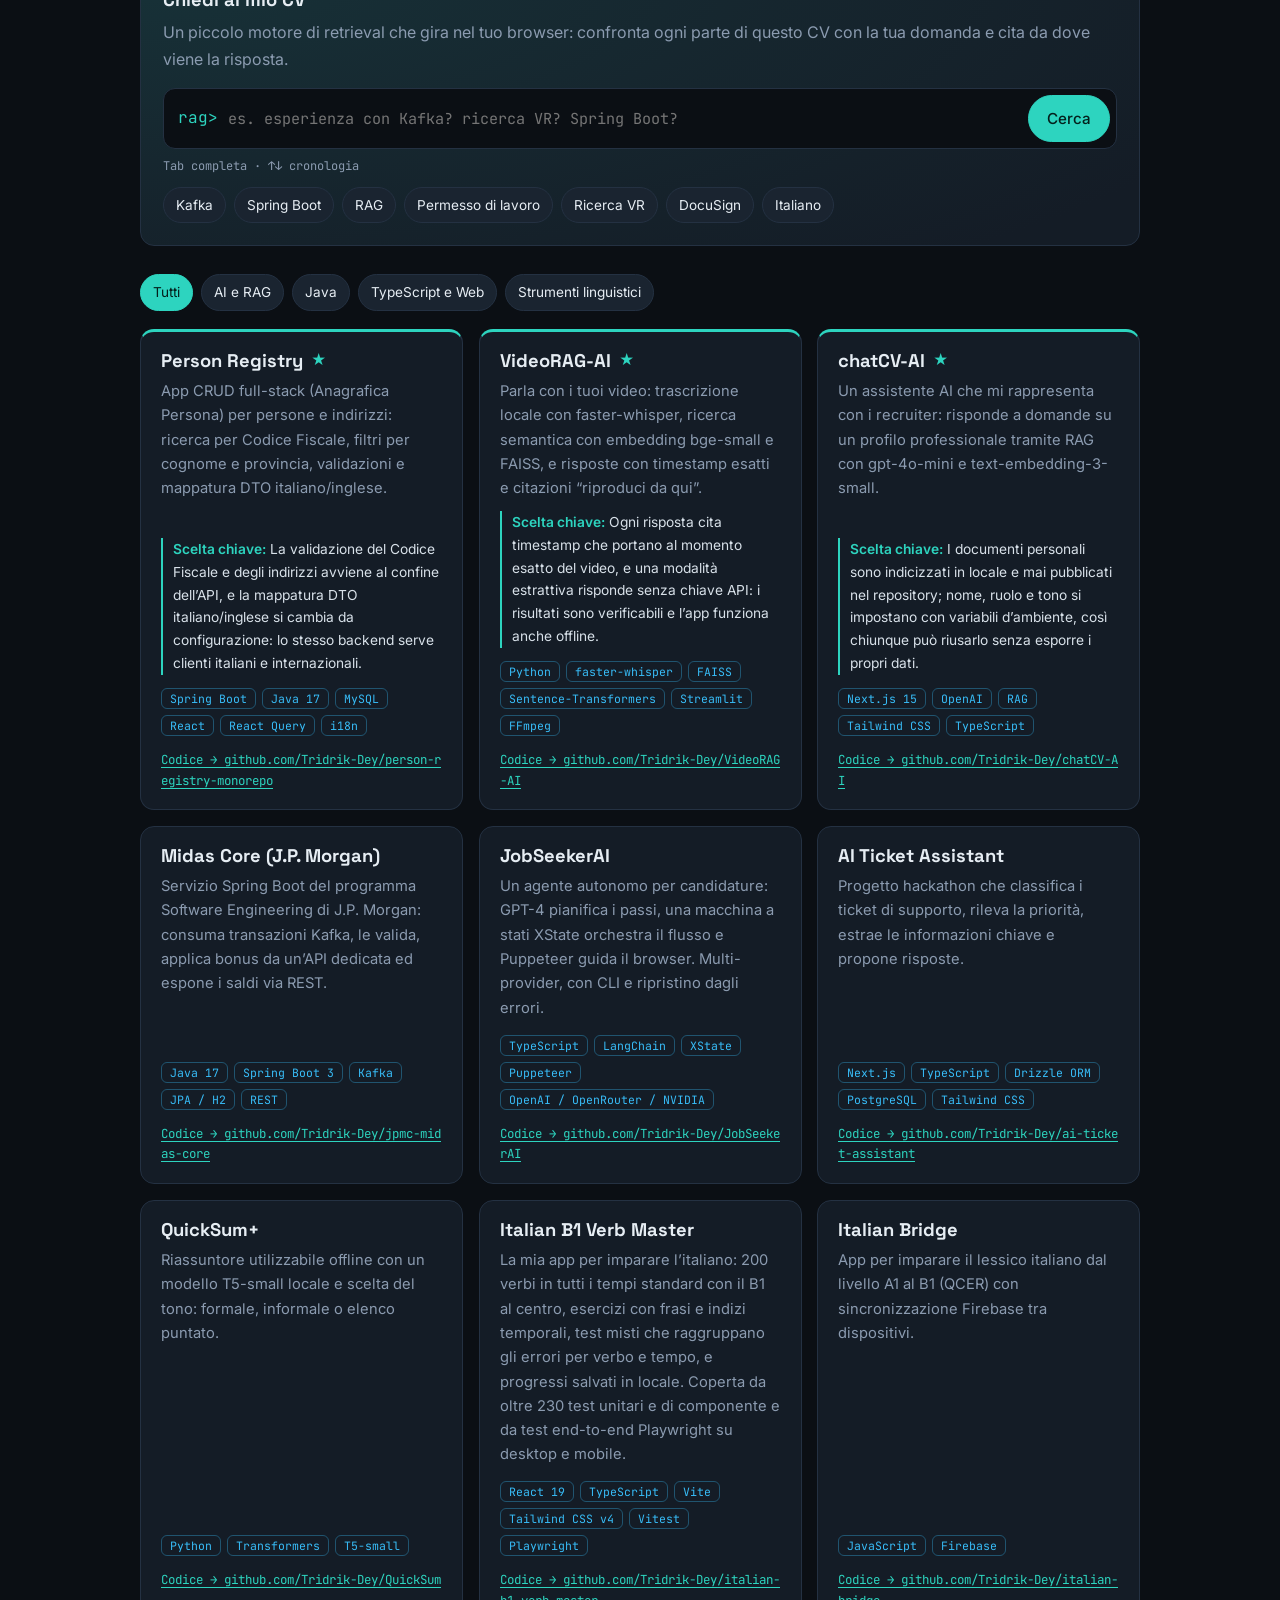
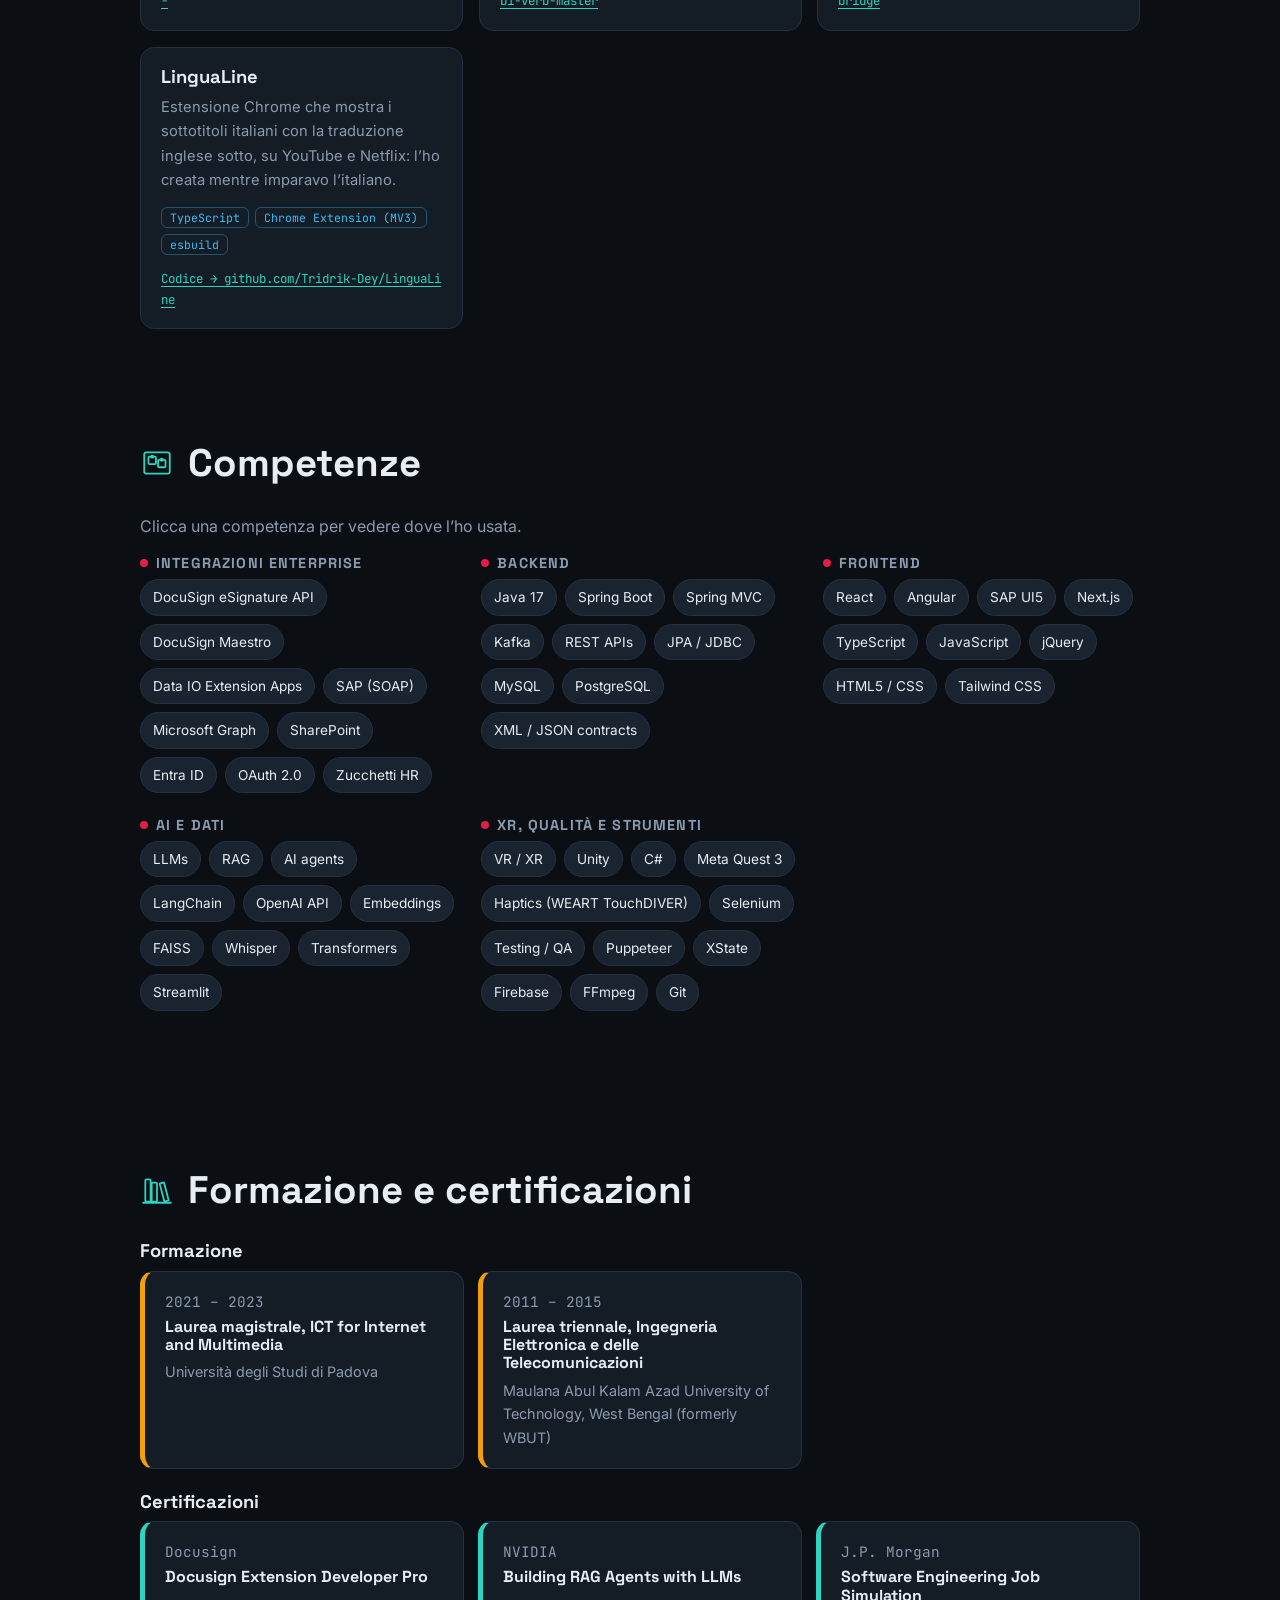
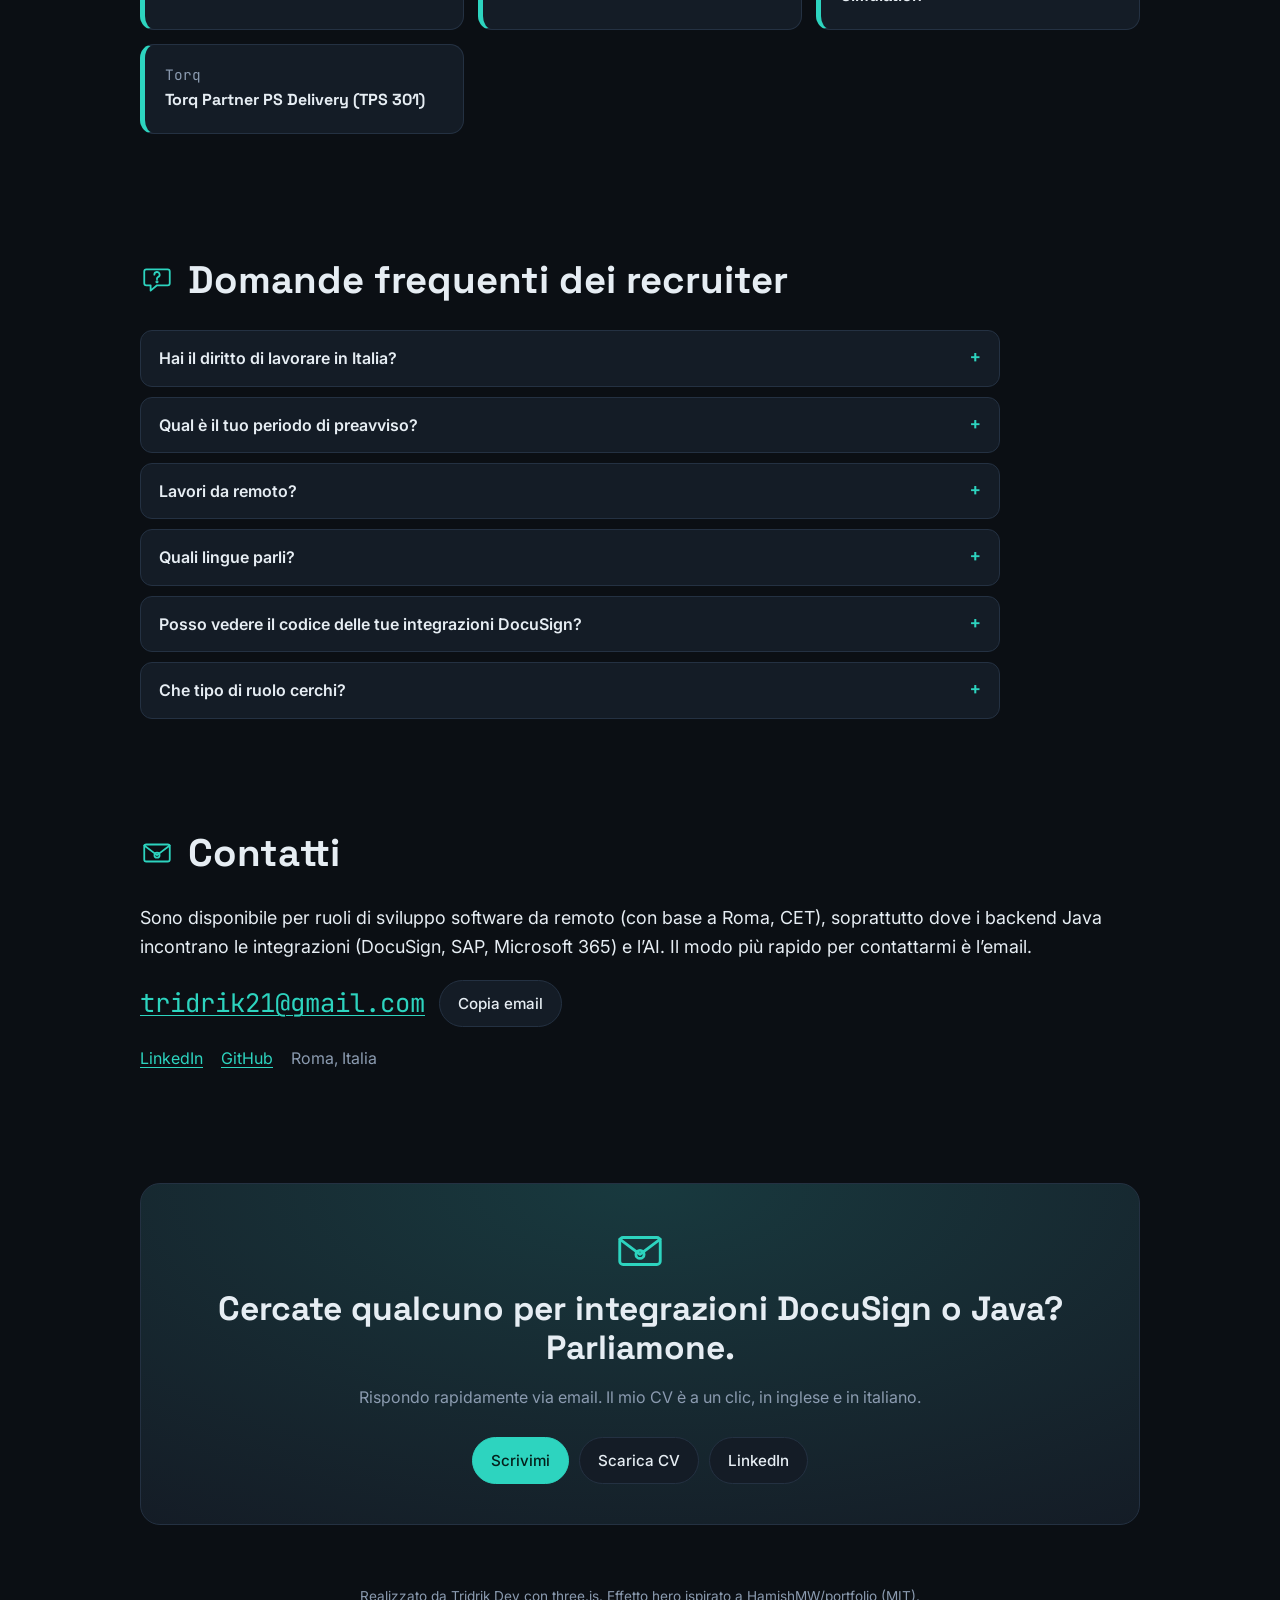
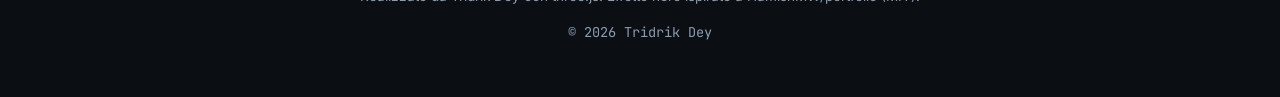
==== commit 7507d130: "Distinguish Bengali (mother tongue) from Hindi (native) Co-Authored-By: Claude Opus 5.5 <noreply@ant" ====
--- a/it/index.html
+++ b/it/index.html
@@ -32,7 +32,7 @@
 <link rel="stylesheet" href="../assets/css/style.css">
 <script>document.documentElement.classList.replace('no-js','js');try{var s=localStorage.getItem('theme');if(s)document.documentElement.dataset.theme=s}catch(e){}</script>
 <script type="application/ld+json">{"@context":"https://schema.org","@type":"ProfilePage","dateModified":"2026-10-31","inLanguage":"it","mainEntity":{"@type":"Person","@id":"https://tridrik-dey.github.io/#person","name":"Tridrik Dey","jobTitle":"Sviluppatore Software","description":"Sviluppatore software in BARS a Roma, partner DocuSign: integro DocuSign con SAP, SharePoint, Microsoft Entra ID e sistemi HR usando Java/Spring Boot, Node.js e TypeScript. Sviluppo anche progetti RAG e agenti AI.","email":"mailto:tridrik21@gmail.com","image":"https://tridrik-dey.github.io/assets/photo.jpg","url":"https://tridrik-dey.github.io/","address":{"@type":"PostalAddress","addressLocality":"Rome","addressCountry":"IT"},"worksFor":{"@type":"Organization","name":"BARS"},"alumniOf":[{"@type":"CollegeOrUniversity","name":"Università degli Studi di Padova"},{"@type":"CollegeOrUniversity","name":"Maulana Abul Kalam Azad University of Technology, West Bengal (formerly WBUT)"}],"hasCredential":[{"@type":"EducationalOccupationalCredential","name":"Docusign Extension Developer Pro","recognizedBy":{"@type":"Organization","name":"Docusign"}},{"@type":"EducationalOccupationalCredential","name":"Building RAG Agents with LLMs","recognizedBy":{"@type":"Organization","name":"NVIDIA"}},{"@type":"EducationalOccupationalCredential","name":"Software Engineering Job Simulation","recognizedBy":{"@type":"Organization","name":"J.P. Morgan"}},{"@type":"EducationalOccupationalCredential","name":"Torq Partner PS Delivery (TPS 301)","recognizedBy":{"@type":"Organization","name":"Torq"}}],"knowsAbout":["DocuSign eSignature API","DocuSign Maestro","Data IO Extension Apps","SAP (SOAP)","Microsoft Graph","SharePoint","Entra ID","OAuth 2.0","Zucchetti HR","Java 17","Spring Boot","Spring MVC","Kafka","REST APIs","JPA / JDBC","MySQL","PostgreSQL","XML / JSON contracts","React","Angular","SAP UI5","Next.js","TypeScript","JavaScript","jQuery","HTML5 / CSS","Tailwind CSS","LLMs","RAG","AI agents","LangChain","OpenAI API","Embeddings","FAISS","Whisper","Transformers","Streamlit","VR / XR","Unity","C#","Meta Quest 3","Haptics (WEART TouchDIVER)","Selenium","Testing / QA","Puppeteer","XState","Firebase","FFmpeg","Git"],"knowsLanguage":["bn","hi","en","it"],"sameAs":["https://www.linkedin.com/in/tridrik-dey","https://github.com/Tridrik-Dey"]}}</script>
-<script type="application/ld+json">{"@context":"https://schema.org","@type":"FAQPage","inLanguage":"it","mainEntity":[{"@type":"Question","name":"Hai il diritto di lavorare in Italia?","acceptedAnswer":{"@type":"Answer","text":"Sì. Vivo e lavoro a Roma, attualmente come sviluppatore software in BARS."}},{"@type":"Question","name":"Qual è il tuo periodo di preavviso?","acceptedAnswer":{"@type":"Answer","text":"È flessibile: concordiamo volentieri una data di inizio adatta a entrambi."}},{"@type":"Question","name":"Lavori da remoto?","acceptedAnswer":{"@type":"Answer","text":"Sì, cerco solo ruoli da remoto. Ho base a Roma (CET), quindi lavoro negli stessi orari europei e ho il diritto di lavorare in Italia."}},{"@type":"Question","name":"Quali lingue parli?","acceptedAnswer":{"@type":"Answer","text":"Bengalese (madrelingua) e hindi (madrelingua), inglese professionale e italiano A2, in preparazione per il B1: ho persino creato un’app per esercitarmi con i verbi italiani."}},{"@type":"Question","name":"Posso vedere il codice delle tue integrazioni DocuSign?","acceptedAnswer":{"@type":"Answer","text":"Il codice dei clienti è privato, per questo i casi qui sopra descrivono problema, ruolo, architettura e scelte chiave. Il proof of concept SharePoint → DocuSign ha una versione di test pubblica, e in un colloquio illustro volentieri qualsiasi progetto."}},{"@type":"Question","name":"Che tipo di ruolo cerchi?","acceptedAnswer":{"@type":"Answer","text":"Ruoli da sviluppatore software dove i backend Java/Spring Boot incontrano le integrazioni (DocuSign, SAP, Microsoft 365) e, idealmente, l’AI e la RAG."}}]}</script>
+<script type="application/ld+json">{"@context":"https://schema.org","@type":"FAQPage","inLanguage":"it","mainEntity":[{"@type":"Question","name":"Hai il diritto di lavorare in Italia?","acceptedAnswer":{"@type":"Answer","text":"Sì. Vivo e lavoro a Roma, attualmente come sviluppatore software in BARS."}},{"@type":"Question","name":"Qual è il tuo periodo di preavviso?","acceptedAnswer":{"@type":"Answer","text":"È flessibile: concordiamo volentieri una data di inizio adatta a entrambi."}},{"@type":"Question","name":"Lavori da remoto?","acceptedAnswer":{"@type":"Answer","text":"Sì, cerco solo ruoli da remoto. Ho base a Roma (CET), quindi lavoro negli stessi orari europei e ho il diritto di lavorare in Italia."}},{"@type":"Question","name":"Quali lingue parli?","acceptedAnswer":{"@type":"Answer","text":"Bengalese (lingua madre) e hindi (madrelingua), inglese professionale e italiano A2, in preparazione per il B1: ho persino creato un’app per esercitarmi con i verbi italiani."}},{"@type":"Question","name":"Posso vedere il codice delle tue integrazioni DocuSign?","acceptedAnswer":{"@type":"Answer","text":"Il codice dei clienti è privato, per questo i casi qui sopra descrivono problema, ruolo, architettura e scelte chiave. Il proof of concept SharePoint → DocuSign ha una versione di test pubblica, e in un colloquio illustro volentieri qualsiasi progetto."}},{"@type":"Question","name":"Che tipo di ruolo cerchi?","acceptedAnswer":{"@type":"Answer","text":"Ruoli da sviluppatore software dove i backend Java/Spring Boot incontrano le integrazioni (DocuSign, SAP, Microsoft 365) e, idealmente, l’AI e la RAG."}}]}</script>
 </head>
 <body>
 <a class="skip" href="#about">Vai al contenuto</a>
@@ -61,7 +61,7 @@
       <a class="btn" href="mailto:tridrik21@gmail.com">Scrivimi</a>
     </div>
     <dl class="brief" id="brief" aria-label="In breve per i recruiter" data-chunk data-kind="profile" data-title="In breve per i recruiter" data-section="Profile" data-tags="right-to-work work-permit availability notice-period location remote languages english italian bengali hindi">
-      <div><dt>Diritto al lavoro</dt><dd>Italia ✓ (lavoro a Roma)</dd></div><div><dt>Preavviso</dt><dd>Flessibile</dd></div><div><dt>Dove</dt><dd>Solo da remoto · base a Roma (CET)</dd></div><div><dt>Lingue</dt><dd>Bengalese, hindi (madrelingua) · Inglese (professionale) · Italiano A2 → B1</dd></div>
+      <div><dt>Diritto al lavoro</dt><dd>Italia ✓ (lavoro a Roma)</dd></div><div><dt>Preavviso</dt><dd>Flessibile</dd></div><div><dt>Dove</dt><dd>Solo da remoto · base a Roma (CET)</dd></div><div><dt>Lingue</dt><dd>Bengalese (lingua madre) · Hindi (madrelingua) · Inglese (professionale) · Italiano A2 → B1</dd></div>
     </dl>
     <p class="hero-meta"><span class="dot" aria-hidden="true"></span>Disponibile per ruoli da remoto · Roma, Italia ·
       <a href="https://github.com/Tridrik-Dey" rel="me">GitHub</a> · <a href="https://www.linkedin.com/in/tridrik-dey" rel="me">LinkedIn</a></p>
@@ -89,7 +89,7 @@
     <div class="prose"><p>Sono uno sviluppatore software in BARS a Roma, partner DocuSign. Il mio lavoro quotidiano è integrare DocuSign con i sistemi enterprise (SAP, SharePoint, Microsoft Entra ID e piattaforme HR) usando Java/Spring Boot, Node.js e TypeScript: API backend, integrazioni OAuth 2.0 e SOAP/REST, contratti dati XML/JSON e i frontend che li accompagnano.</p><p>Accanto al lavoro sviluppo progetti AI in autonomia: applicazioni LLM, architetture RAG e agenti AI. Il corso NVIDIA “Building RAG Agents with LLMs” e il programma di Software Engineering di J.P. Morgan hanno rafforzato il mio approccio a sistemi scalabili e allo sviluppo assistito dall’AI.</p><p>In precedenza sono stato ricercatore all’Università Roma Tre, dove ho progettato e valutato sistemi di formazione in VR con feedback aptico per l’Industria 4.0 e la sicurezza sul lavoro. Il mio percorso va dall’ingegneria elettronica al QA, alle operations e alla ricerca fino allo sviluppo software: per questo tengo a sistemi che funzionano per chi li usa.</p></div>
     <ul class="facts"><li><strong class="count" data-count="2025">2025</strong><span>Sviluppatore in BARS dal</span></li><li><strong class="count" data-count="1y 9m">1y 9m</strong><span>ricerca VR e aptica, Roma Tre</span></li><li><strong class="count" data-count="1y 3m">1y 3m</strong><span>software testing, Lufthansa iCargo</span></li><li><strong class="count" data-count="M.Sc.">M.Sc.</strong><span>ICT for Internet and Multimedia, Padova</span></li></ul>
   </div>
-  <ul class="langs"><li>Bengalese — madrelingua</li><li>Hindi — madrelingua</li><li>Inglese — professionale</li><li>Italiano — A2, in preparazione per il B1</li></ul>
+  <ul class="langs"><li>Bengalese — lingua madre</li><li>Hindi — madrelingua</li><li>Inglese — professionale</li><li>Italiano — A2, in preparazione per il B1</li></ul>
 </section>
 <section id="experience" class="section" aria-labelledby="experience-h">
   <h2 id="experience-h" class="section-title"><svg class="obj" viewBox="0 0 32 32" aria-hidden="true" focusable="false"><path d="M3 17h26M9 17V9h5M19 17v7h5"/><rect x="14" y="6" width="6" height="6" rx="1"/><rect x="24" y="21" width="5" height="6" rx="1"/><circle cx="9" cy="17" r="1.6"/><circle cx="19" cy="17" r="1.6"/><circle cx="27" cy="17" r="1.6"/></svg>Percorso professionale</h2>
@@ -357,7 +357,7 @@
     </details>
     <details class="faq-item" id="faq-4" data-chunk data-kind="profile" data-title="Quali lingue parli?" data-section="Domande frequenti dei recruiter" data-tags="languages italian english bengali hindi">
       <summary>Quali lingue parli?</summary>
-      <p>Bengalese (madrelingua) e hindi (madrelingua), inglese professionale e italiano A2, in preparazione per il B1: ho persino creato un’app per esercitarmi con i verbi italiani.</p>
+      <p>Bengalese (lingua madre) e hindi (madrelingua), inglese professionale e italiano A2, in preparazione per il B1: ho persino creato un’app per esercitarmi con i verbi italiani.</p>
     </details>
     <details class="faq-item" id="faq-5" data-chunk data-kind="profile" data-title="Posso vedere il codice delle tue integrazioni DocuSign?" data-section="Domande frequenti dei recruiter" data-tags="docusign code confidential">
       <summary>Posso vedere il codice delle tue integrazioni DocuSign?</summary>
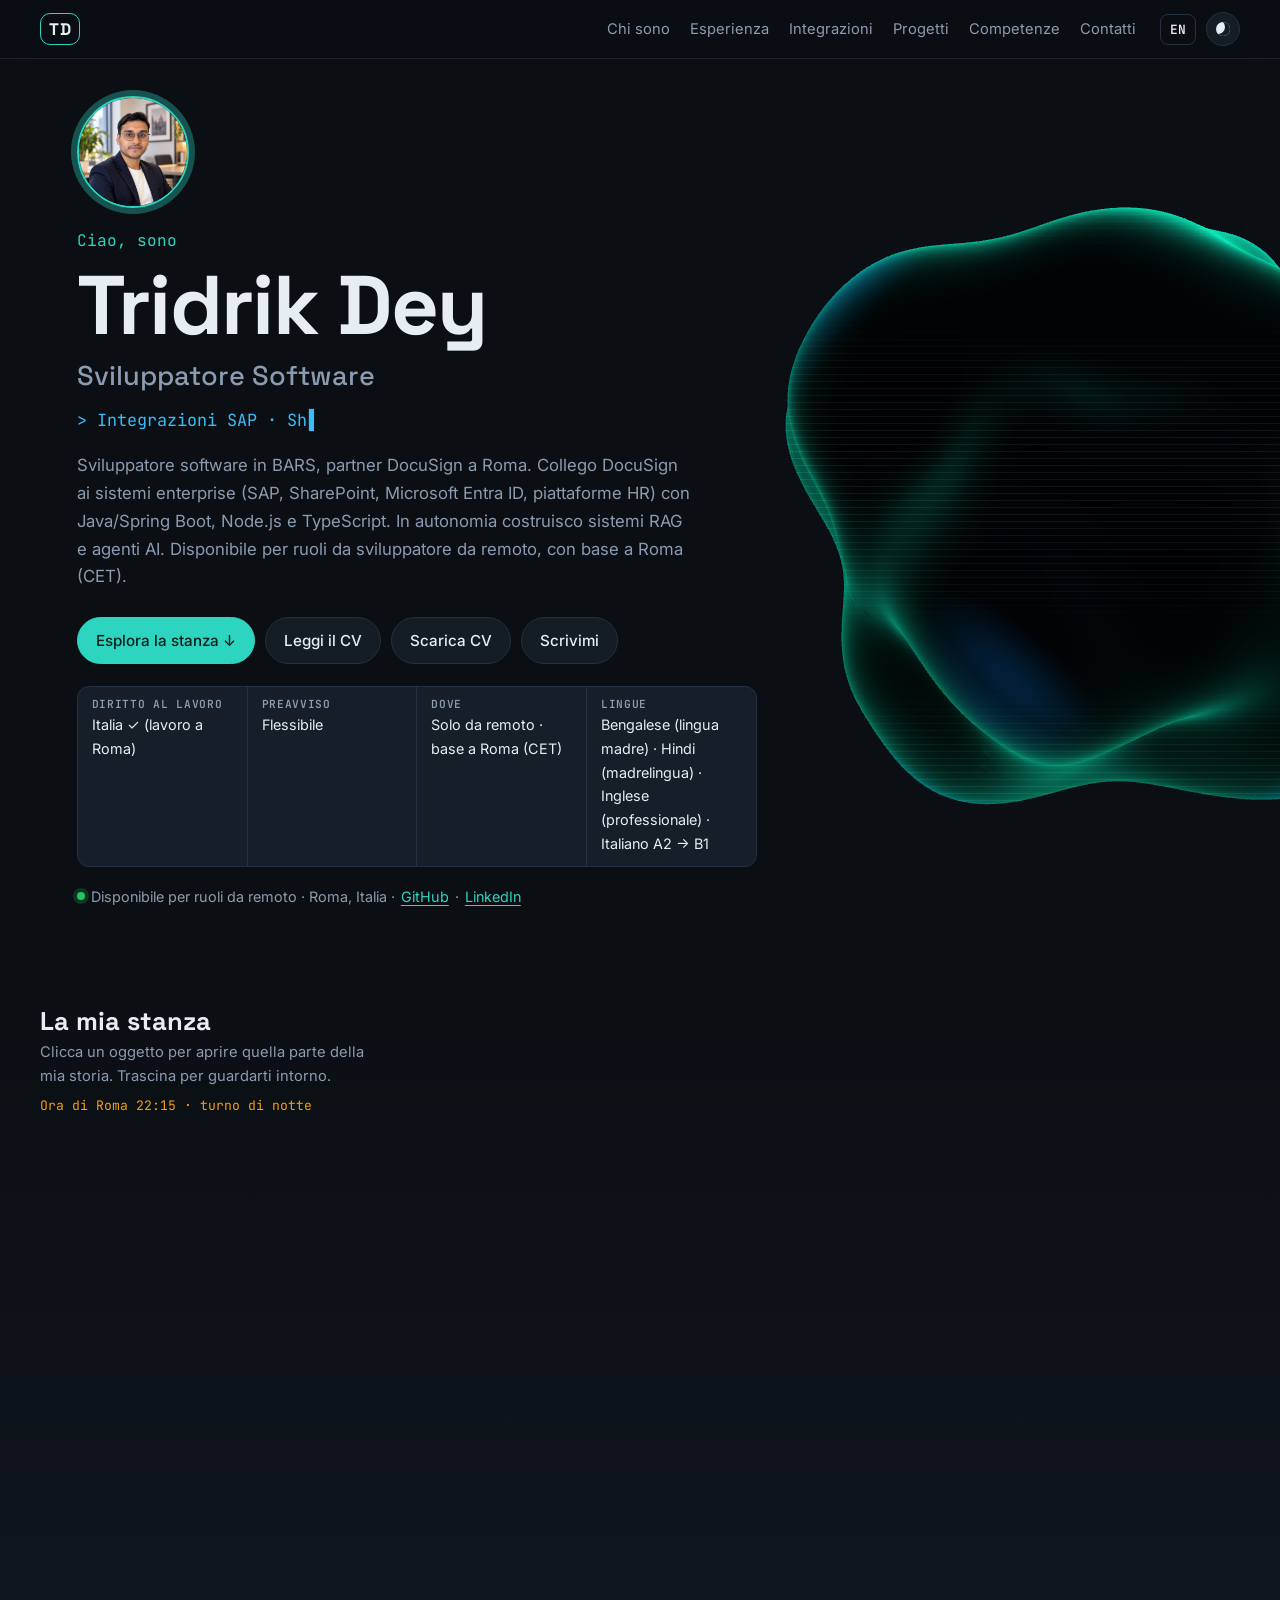
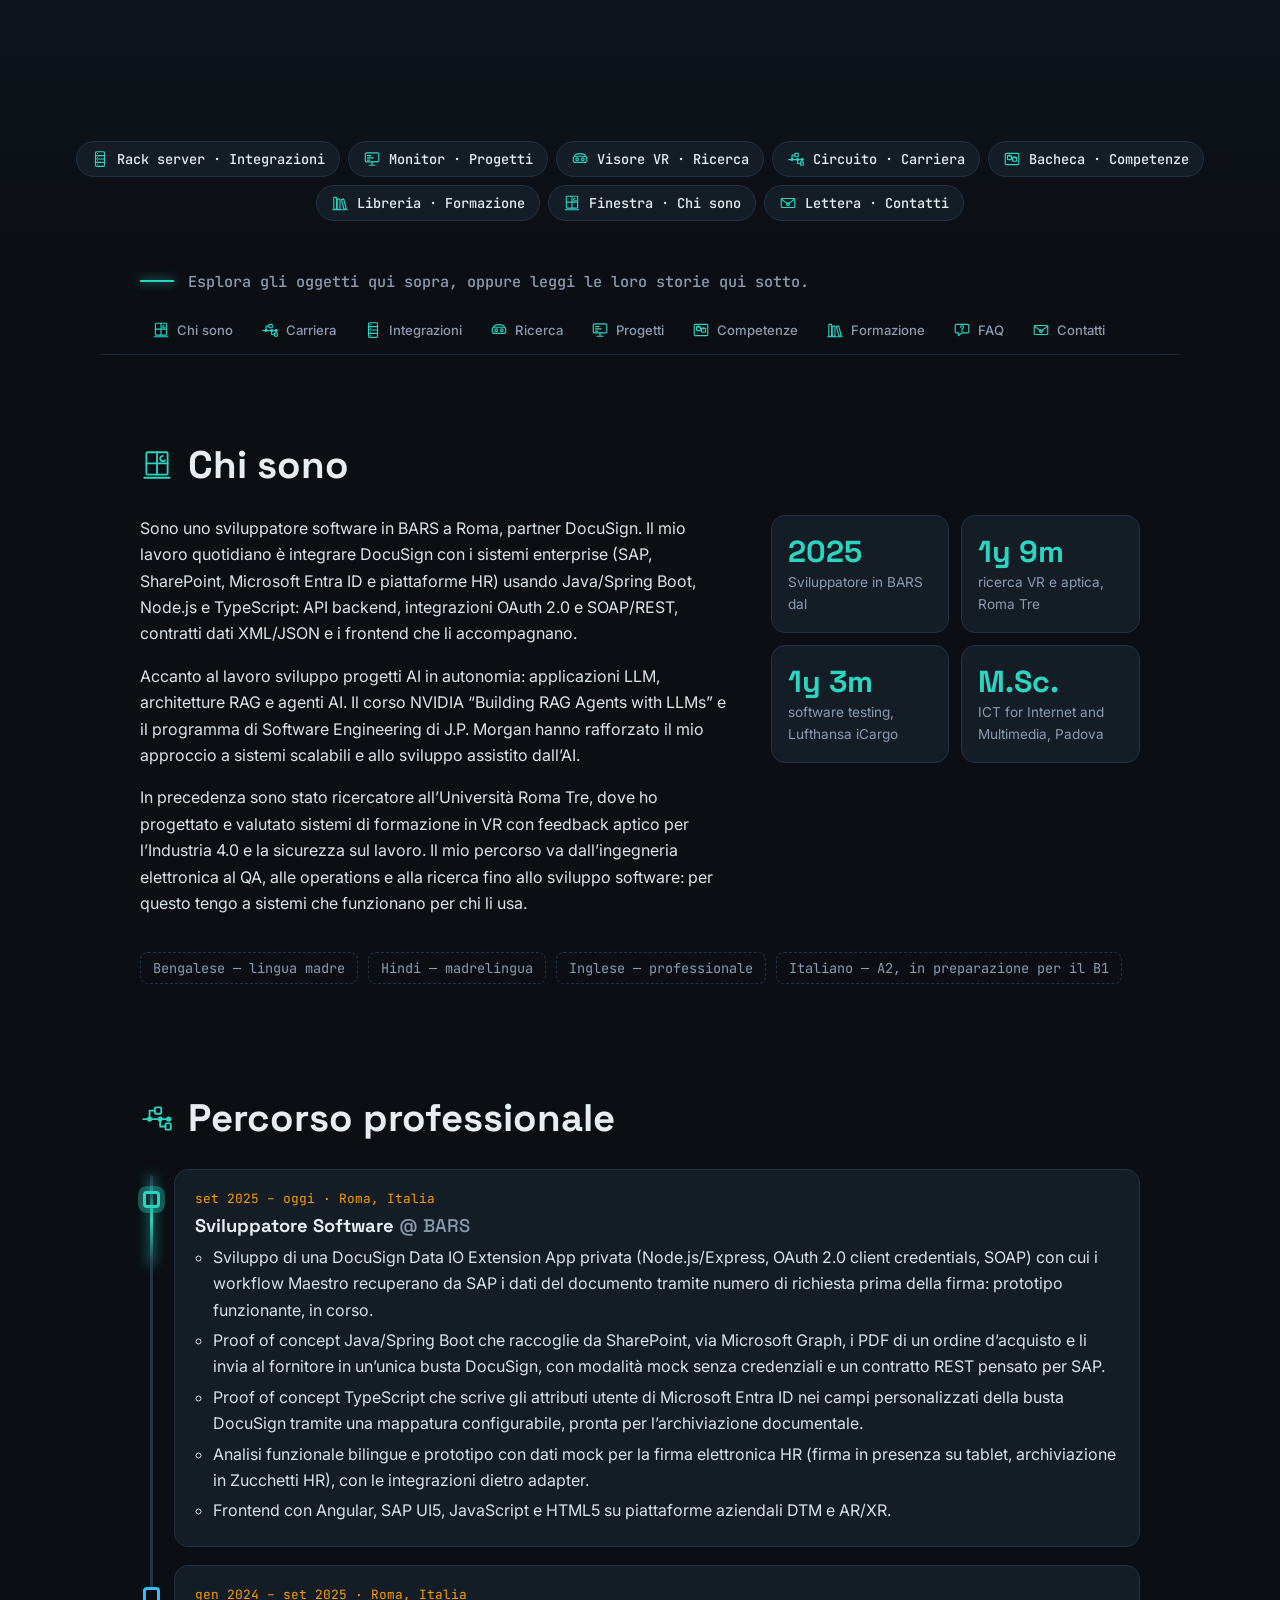
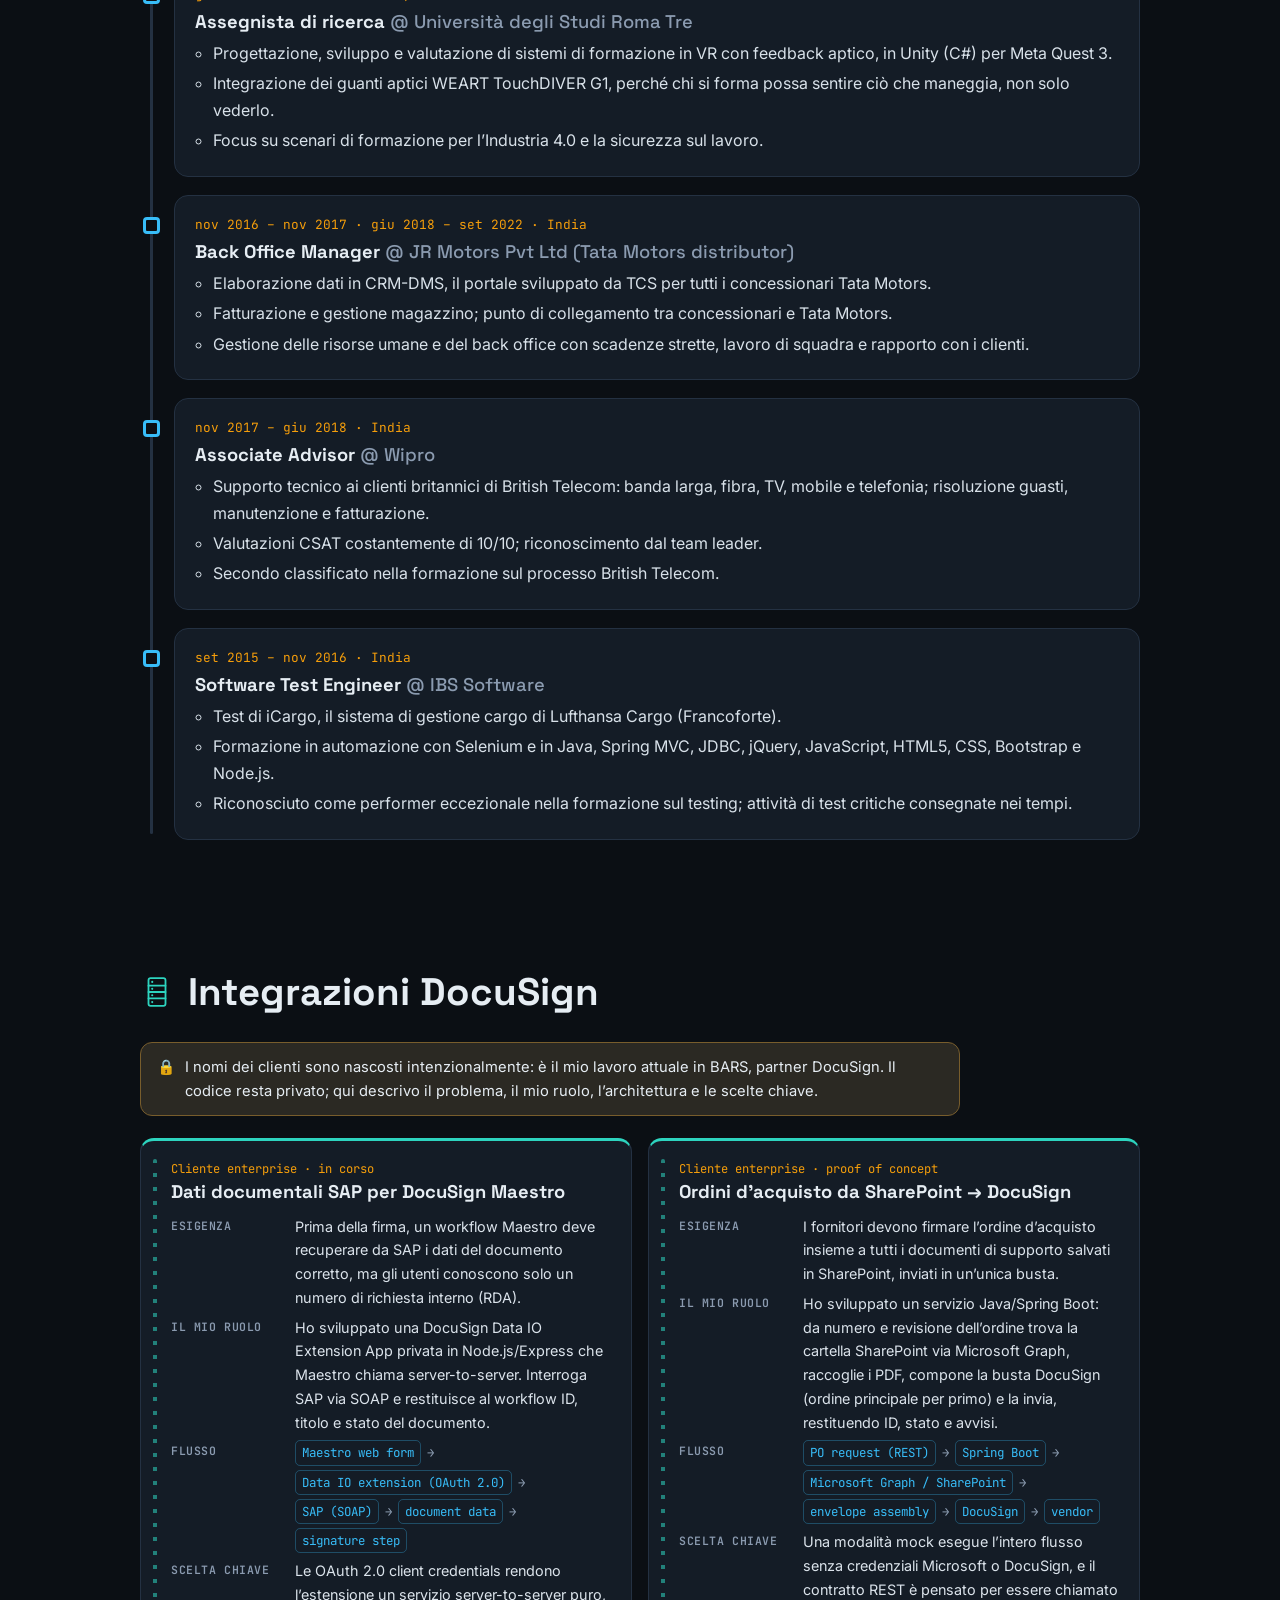
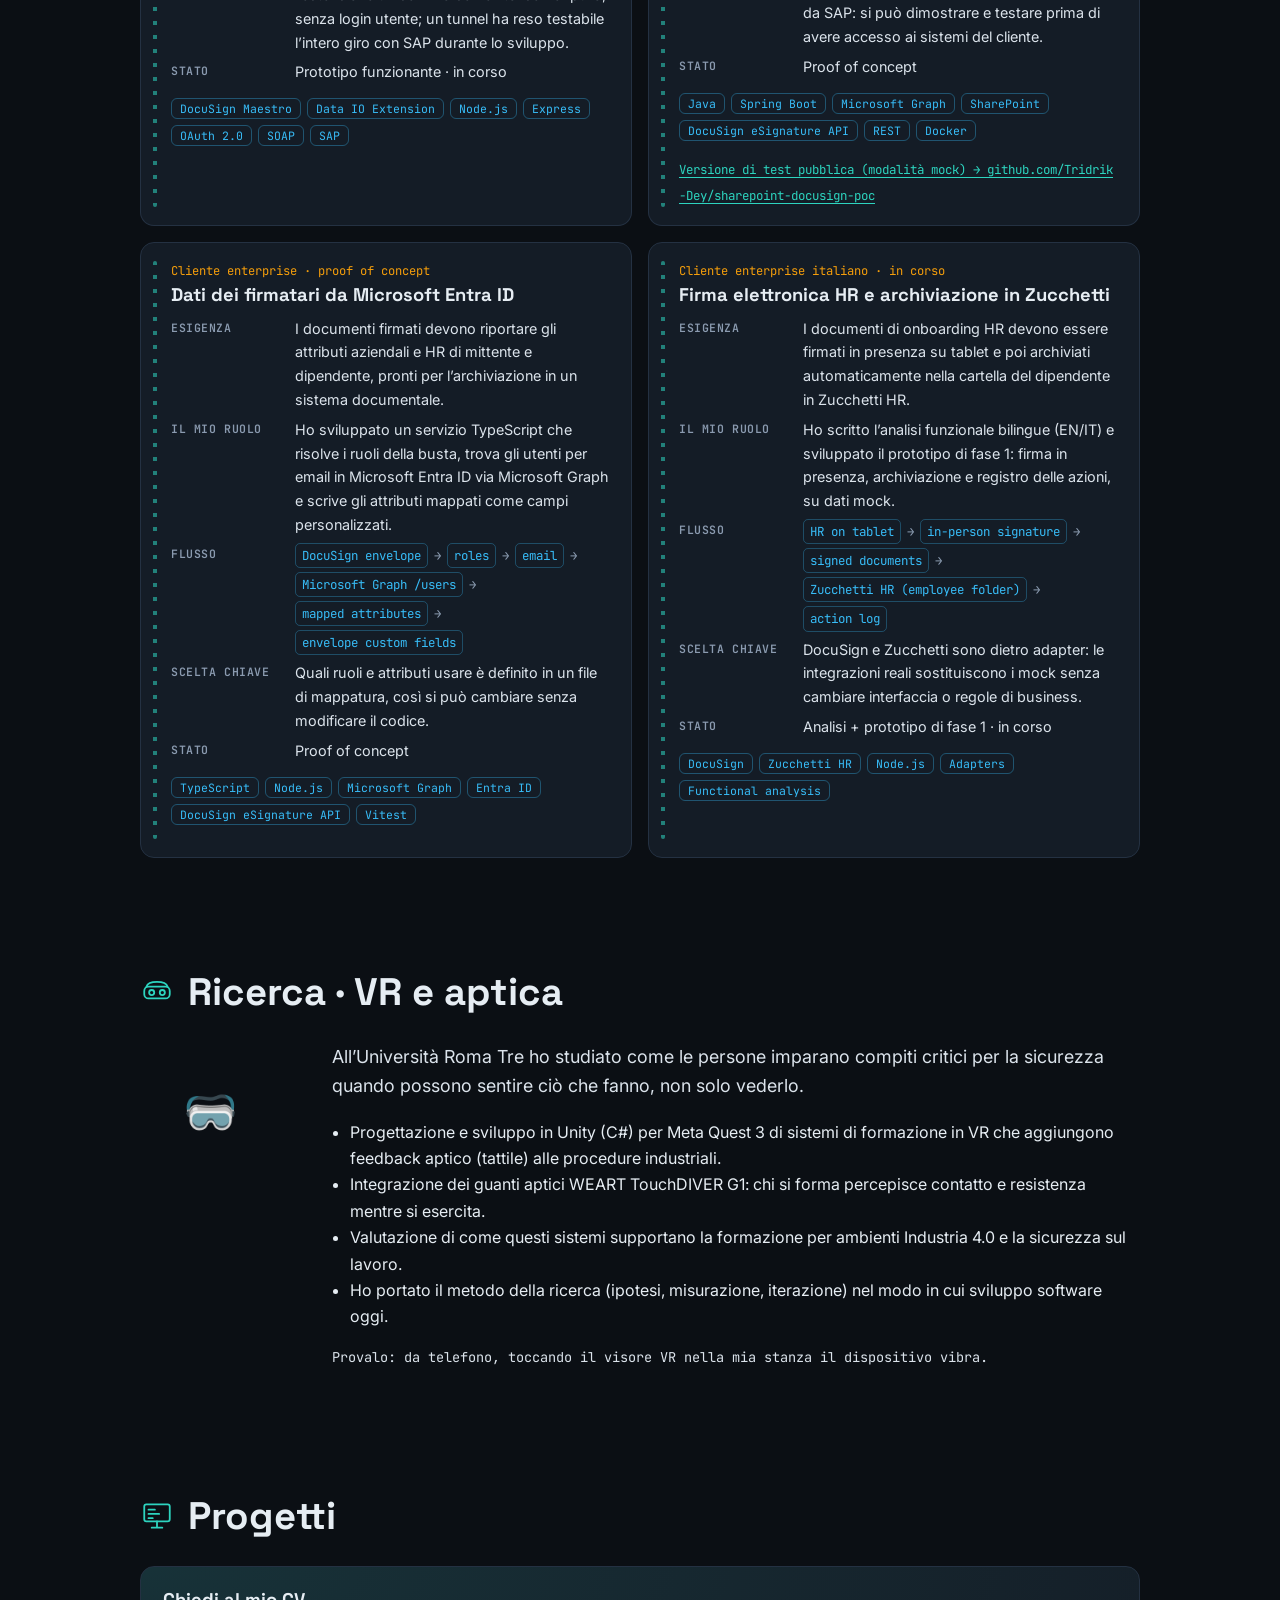
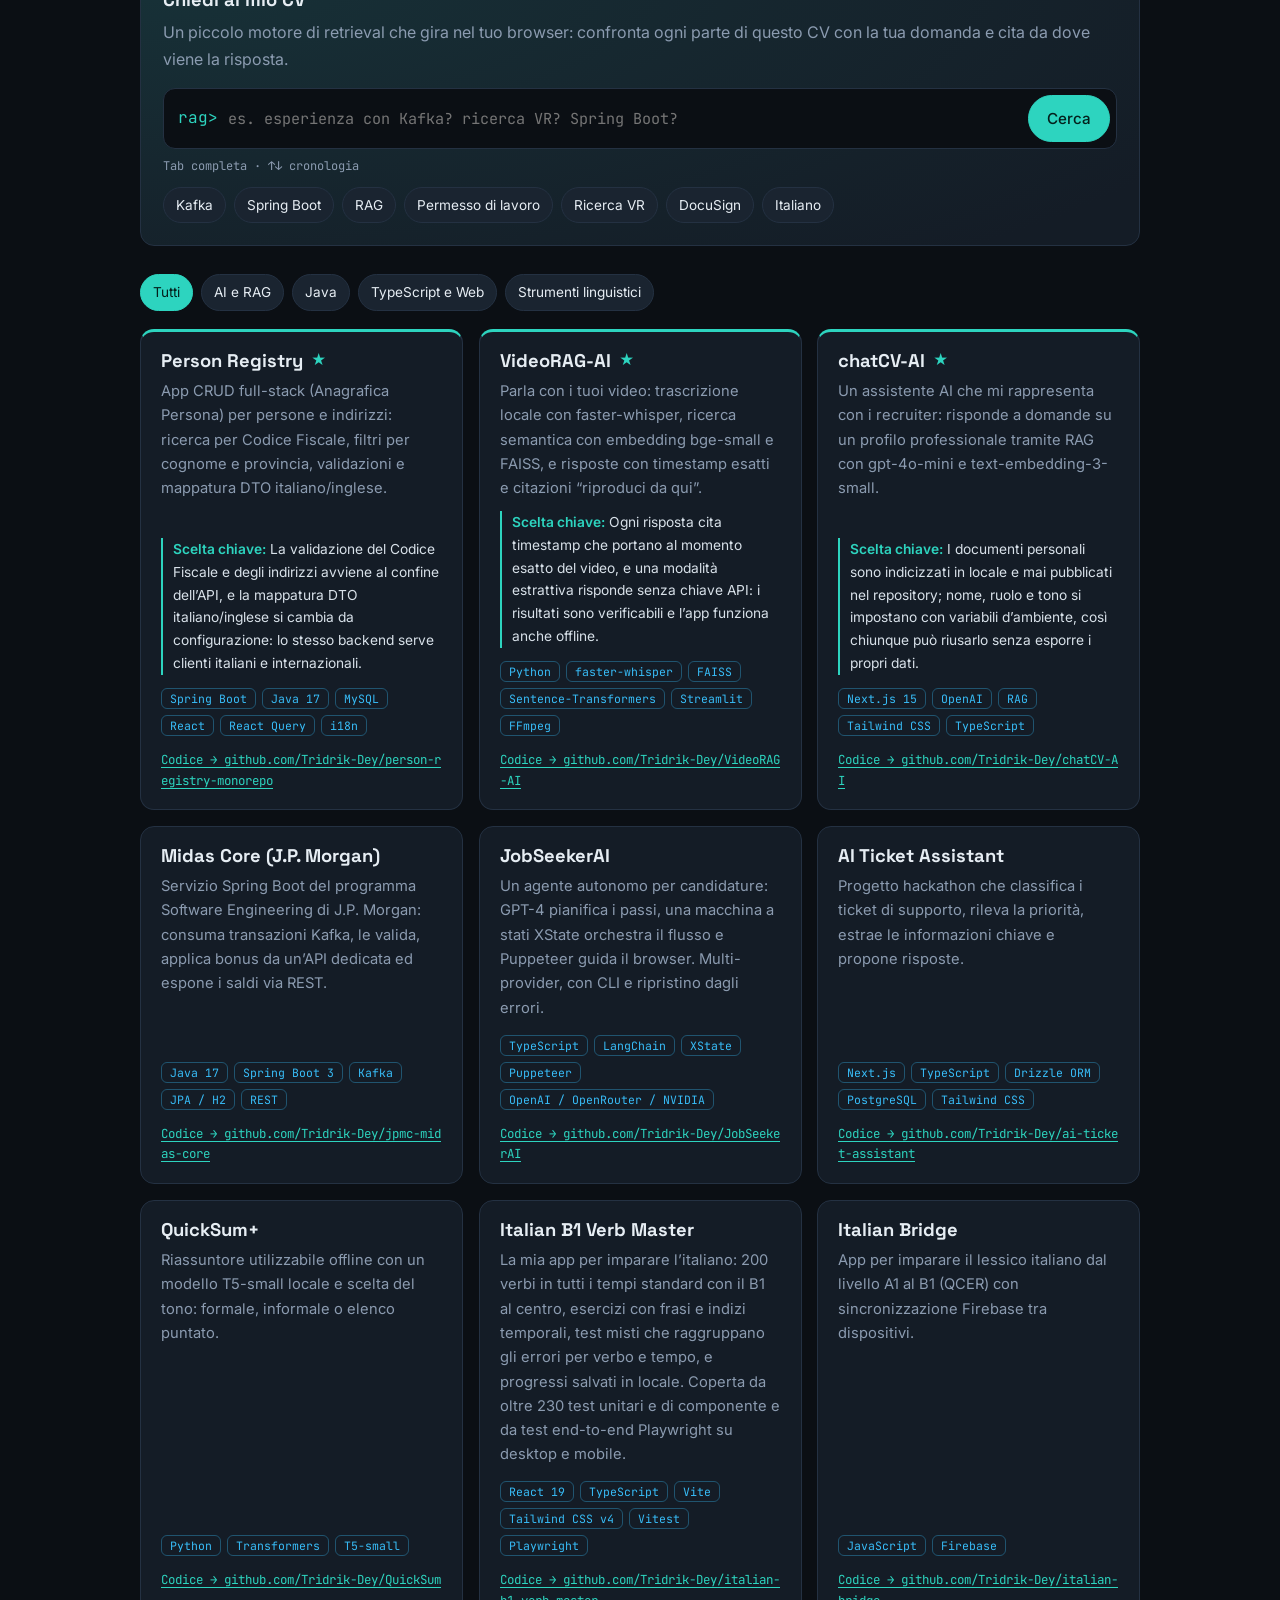
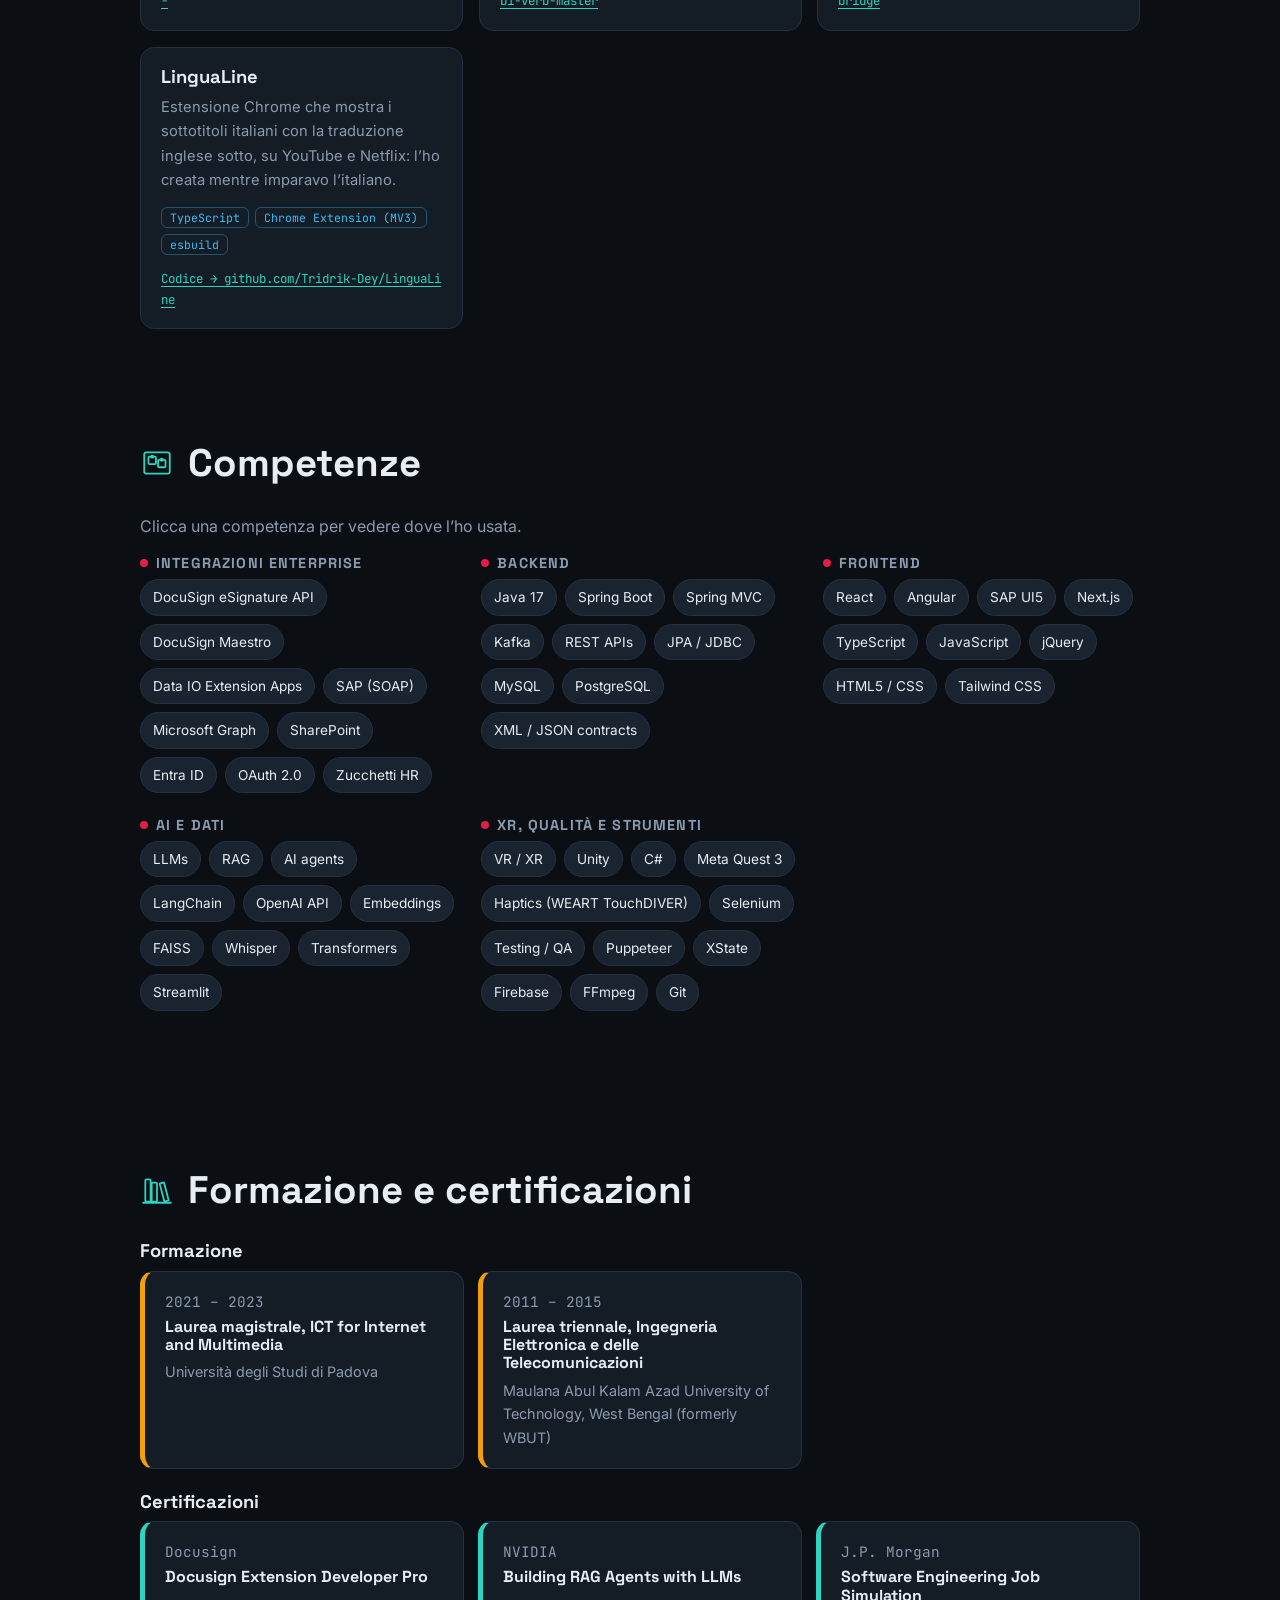
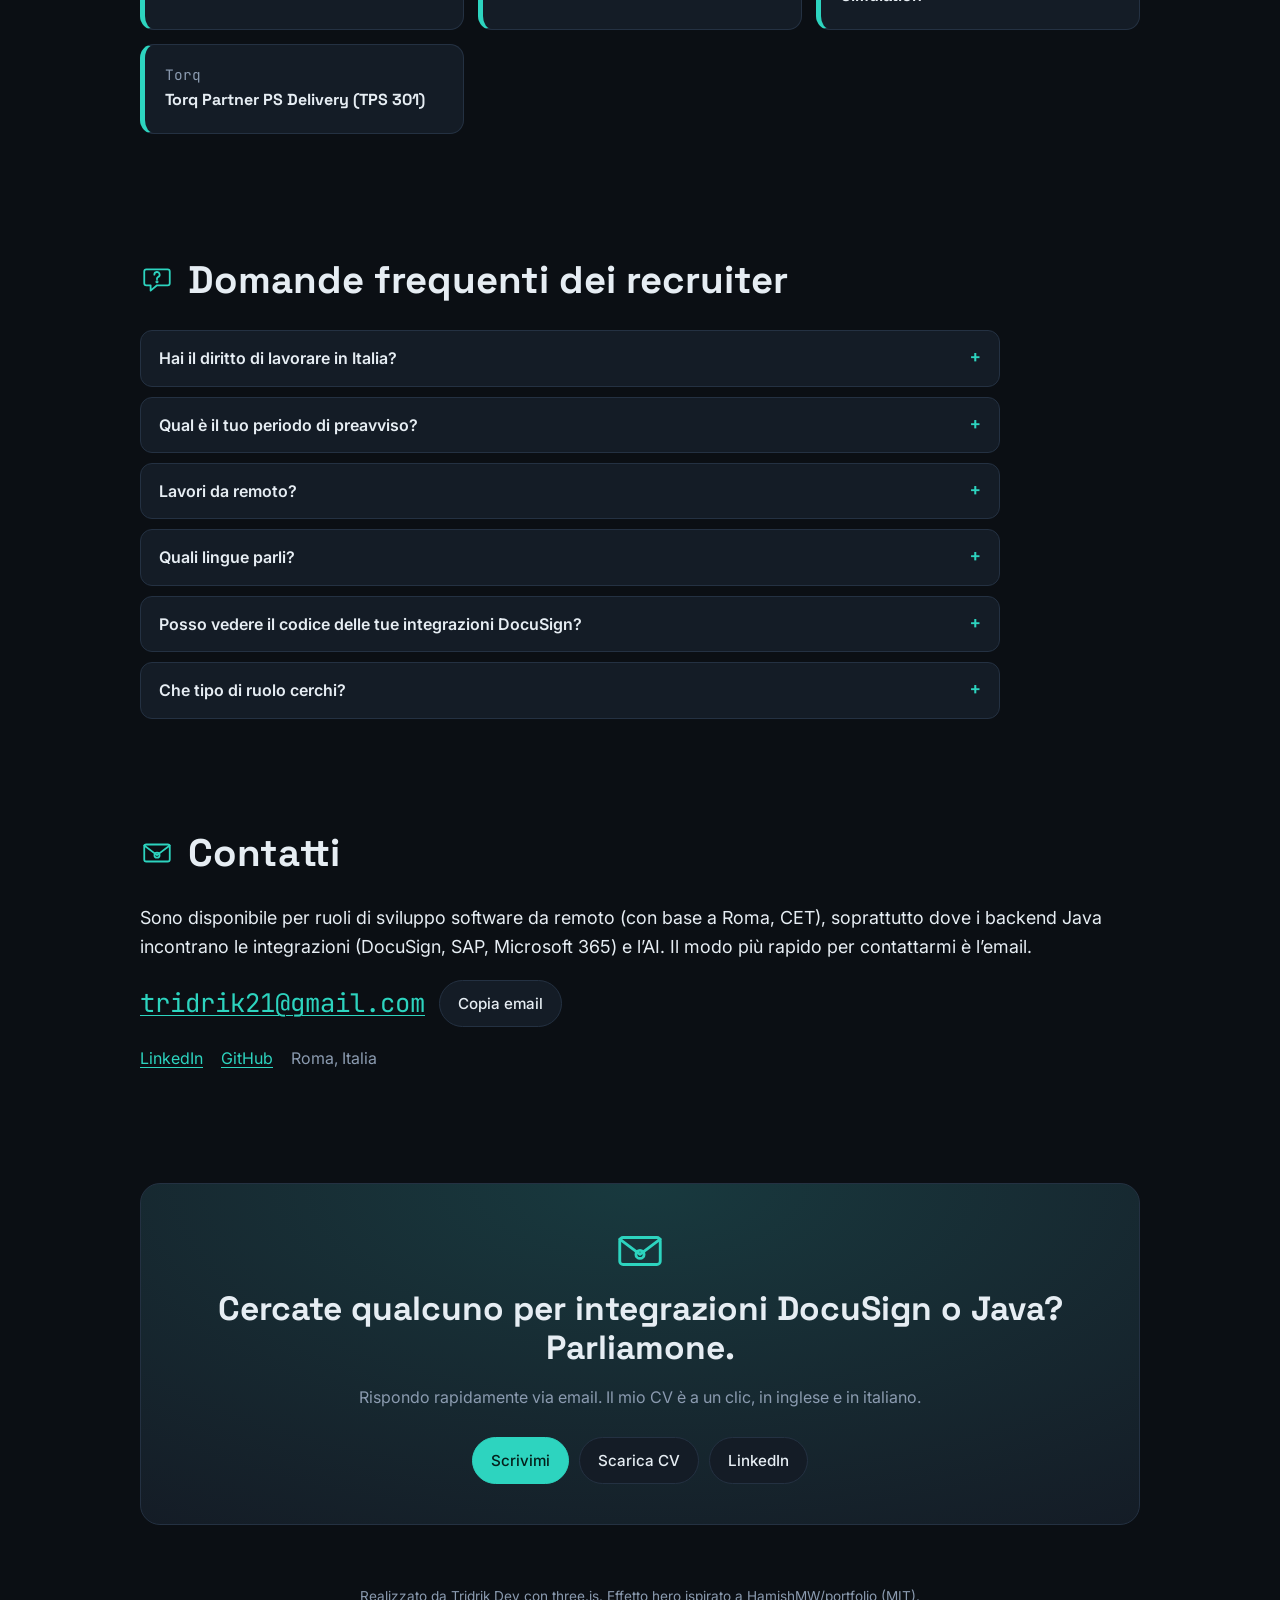
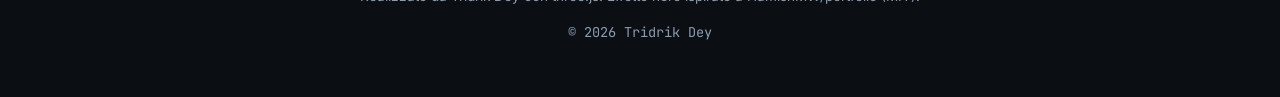
==== commit 7103c941: "Faster first screen on phones: non-blocking fonts, 3D starts on first interaction Mobile Lighthouse " ====
--- a/it/index.html
+++ b/it/index.html
@@ -28,7 +28,9 @@
 <link rel="icon" href="../assets/favicon.svg" type="image/svg+xml">
 <link rel="preconnect" href="https://fonts.googleapis.com">
 <link rel="preconnect" href="https://fonts.gstatic.com" crossorigin>
-<link href="https://fonts.googleapis.com/css2?family=Inter:wght@400;500;600&family=JetBrains+Mono:wght@400;600&family=Space+Grotesk:wght@500;700&display=swap" rel="stylesheet">
+<!-- Fonts load without blocking the first paint; system fonts show until they arrive. -->
+<link rel="preload" as="style" href="https://fonts.googleapis.com/css2?family=Inter:wght@400;500;600&family=JetBrains+Mono:wght@400;600&family=Space+Grotesk:wght@500;700&display=swap" onload="this.onload=null;this.rel='stylesheet'">
+<noscript><link rel="stylesheet" href="https://fonts.googleapis.com/css2?family=Inter:wght@400;500;600&family=JetBrains+Mono:wght@400;600&family=Space+Grotesk:wght@500;700&display=swap"></noscript>
 <link rel="stylesheet" href="../assets/css/style.css">
 <script>document.documentElement.classList.replace('no-js','js');try{var s=localStorage.getItem('theme');if(s)document.documentElement.dataset.theme=s}catch(e){}</script>
 <script type="application/ld+json">{"@context":"https://schema.org","@type":"ProfilePage","dateModified":"2026-10-31","inLanguage":"it","mainEntity":{"@type":"Person","@id":"https://tridrik-dey.github.io/#person","name":"Tridrik Dey","jobTitle":"Sviluppatore Software","description":"Sviluppatore software in BARS a Roma, partner DocuSign: integro DocuSign con SAP, SharePoint, Microsoft Entra ID e sistemi HR usando Java/Spring Boot, Node.js e TypeScript. Sviluppo anche progetti RAG e agenti AI.","email":"mailto:tridrik21@gmail.com","image":"https://tridrik-dey.github.io/assets/photo.jpg","url":"https://tridrik-dey.github.io/","address":{"@type":"PostalAddress","addressLocality":"Rome","addressCountry":"IT"},"worksFor":{"@type":"Organization","name":"BARS"},"alumniOf":[{"@type":"CollegeOrUniversity","name":"Università degli Studi di Padova"},{"@type":"CollegeOrUniversity","name":"Maulana Abul Kalam Azad University of Technology, West Bengal (formerly WBUT)"}],"hasCredential":[{"@type":"EducationalOccupationalCredential","name":"Docusign Extension Developer Pro","recognizedBy":{"@type":"Organization","name":"Docusign"}},{"@type":"EducationalOccupationalCredential","name":"Building RAG Agents with LLMs","recognizedBy":{"@type":"Organization","name":"NVIDIA"}},{"@type":"EducationalOccupationalCredential","name":"Software Engineering Job Simulation","recognizedBy":{"@type":"Organization","name":"J.P. Morgan"}},{"@type":"EducationalOccupationalCredential","name":"Torq Partner PS Delivery (TPS 301)","recognizedBy":{"@type":"Organization","name":"Torq"}}],"knowsAbout":["DocuSign eSignature API","DocuSign Maestro","Data IO Extension Apps","SAP (SOAP)","Microsoft Graph","SharePoint","Entra ID","OAuth 2.0","Zucchetti HR","Java 17","Spring Boot","Spring MVC","Kafka","REST APIs","JPA / JDBC","MySQL","PostgreSQL","XML / JSON contracts","React","Angular","SAP UI5","Next.js","TypeScript","JavaScript","jQuery","HTML5 / CSS","Tailwind CSS","LLMs","RAG","AI agents","LangChain","OpenAI API","Embeddings","FAISS","Whisper","Transformers","Streamlit","VR / XR","Unity","C#","Meta Quest 3","Haptics (WEART TouchDIVER)","Selenium","Testing / QA","Puppeteer","XState","Firebase","FFmpeg","Git"],"knowsLanguage":["bn","hi","en","it"],"sameAs":["https://www.linkedin.com/in/tridrik-dey","https://github.com/Tridrik-Dey"]}}</script>
@@ -37,7 +39,7 @@
 <body>
 <a class="skip" href="#about">Vai al contenuto</a>
 <header class="nav">
-  <a class="monogram" href="#hero" aria-label="Tridrik Dey">TD</a>
+  <a class="monogram" href="#hero" aria-label="TD · Tridrik Dey">TD</a>
   <nav class="nav-links" aria-label="Main"><a href="#about">Chi sono</a><a href="#experience">Esperienza</a><a href="#integrations">Integrazioni</a><a href="#projects">Progetti</a><a href="#skills">Competenze</a><a href="#contact">Contatti</a></nav>
   <div class="nav-tools">
     <a class="lang" href="../" hreflang="en" lang="en">EN<span class="sr-only"> · English</span></a>
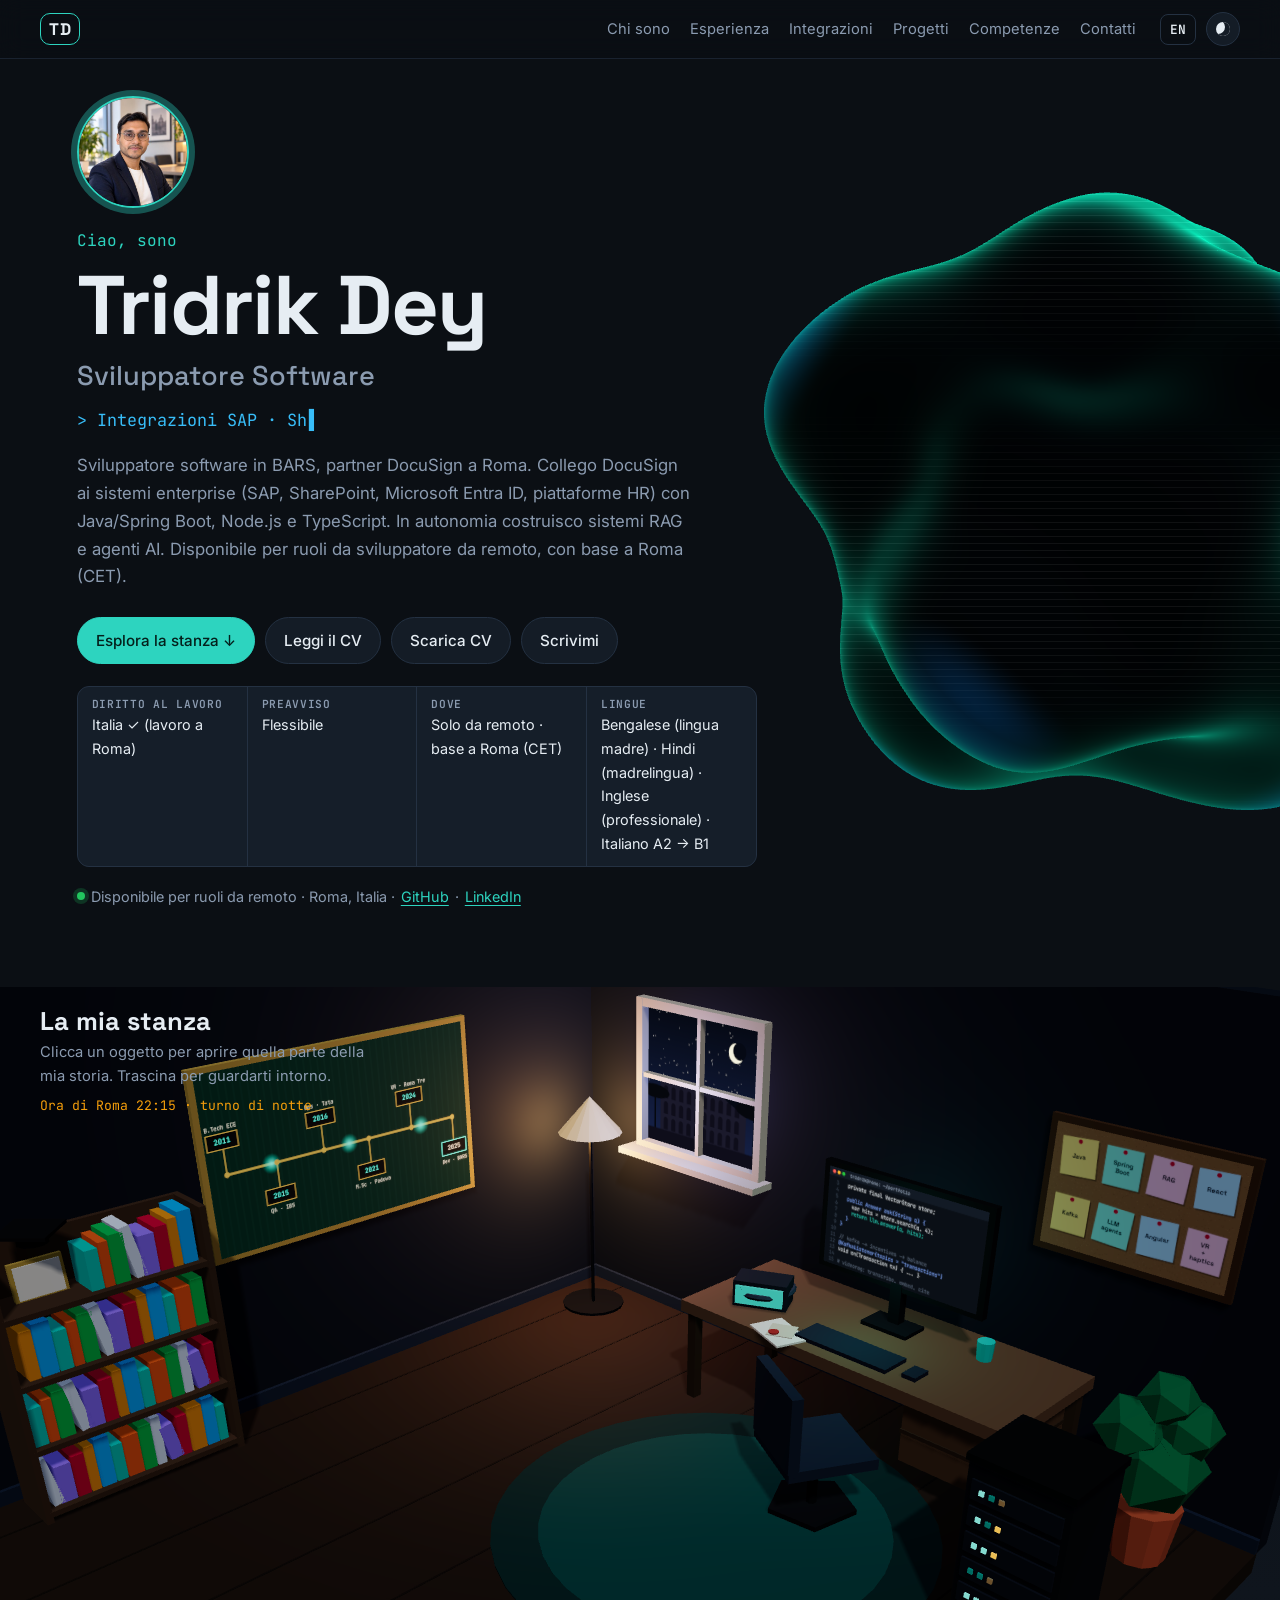
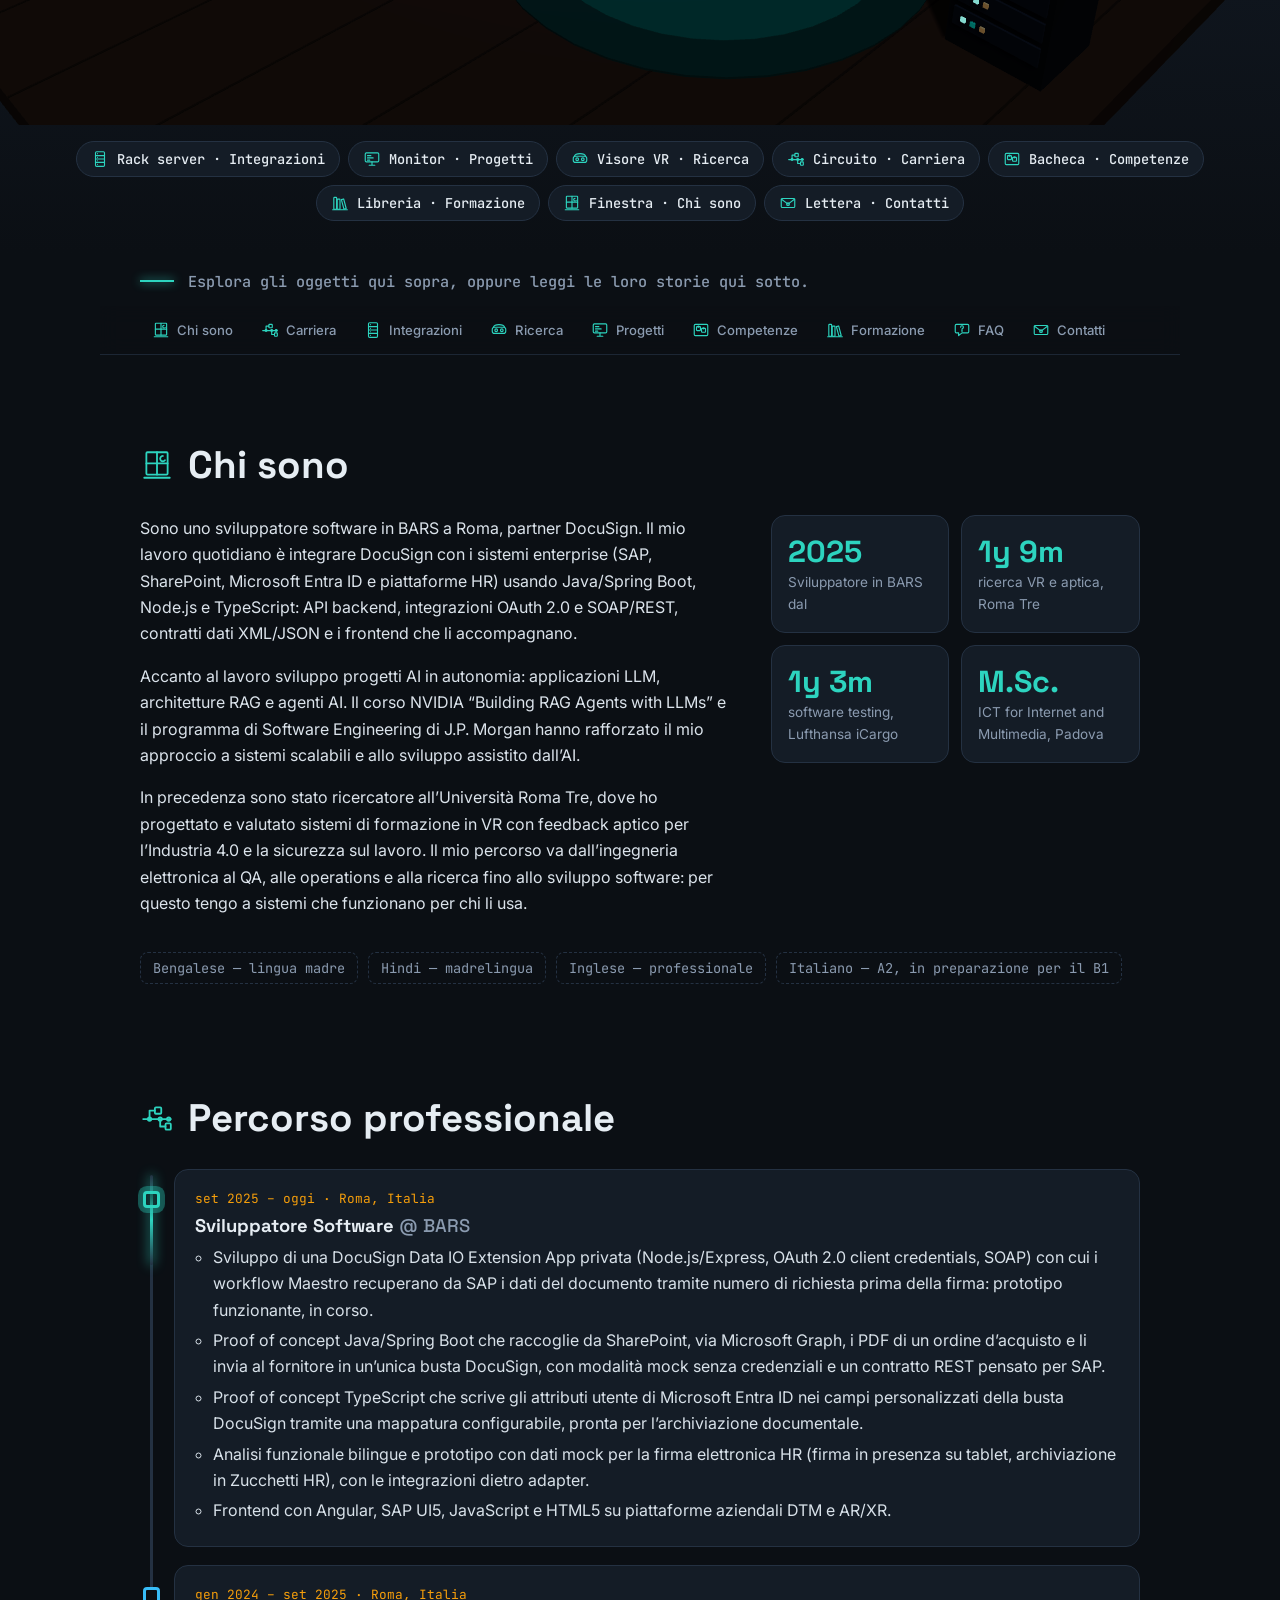
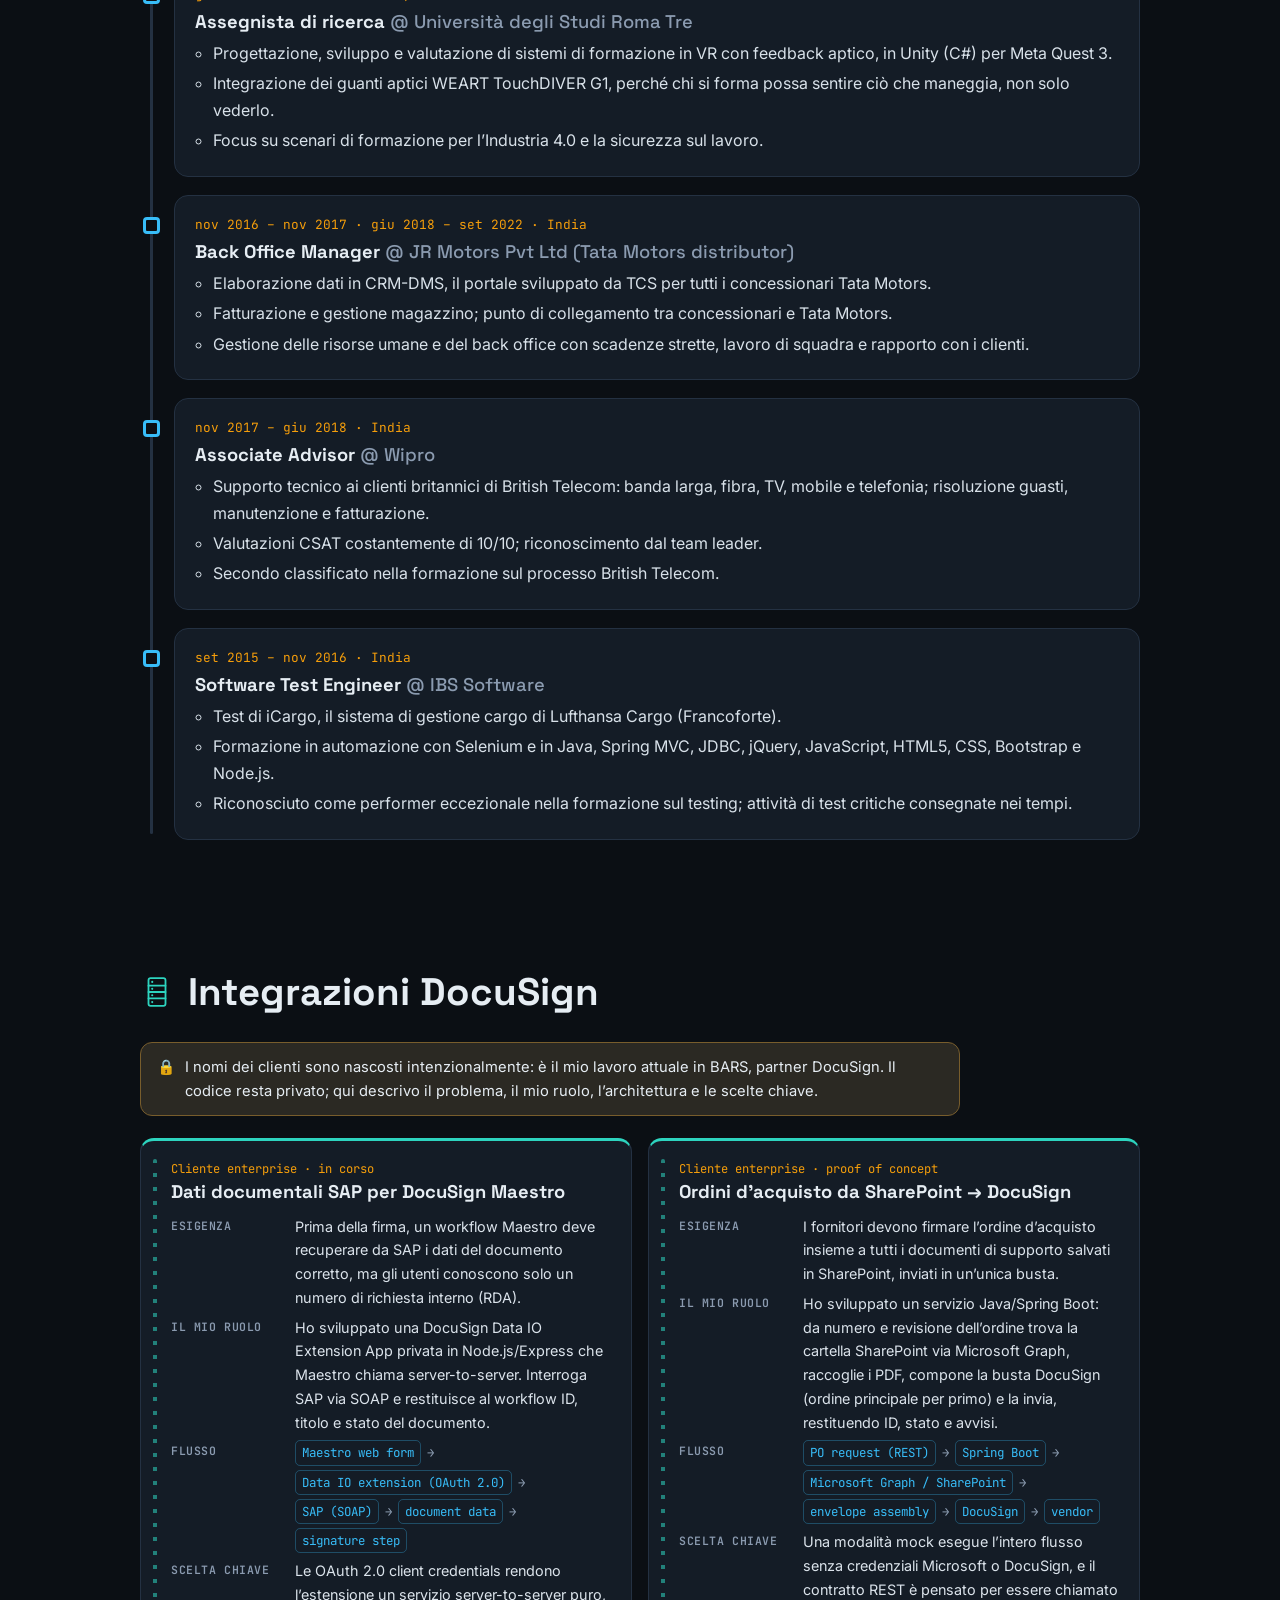
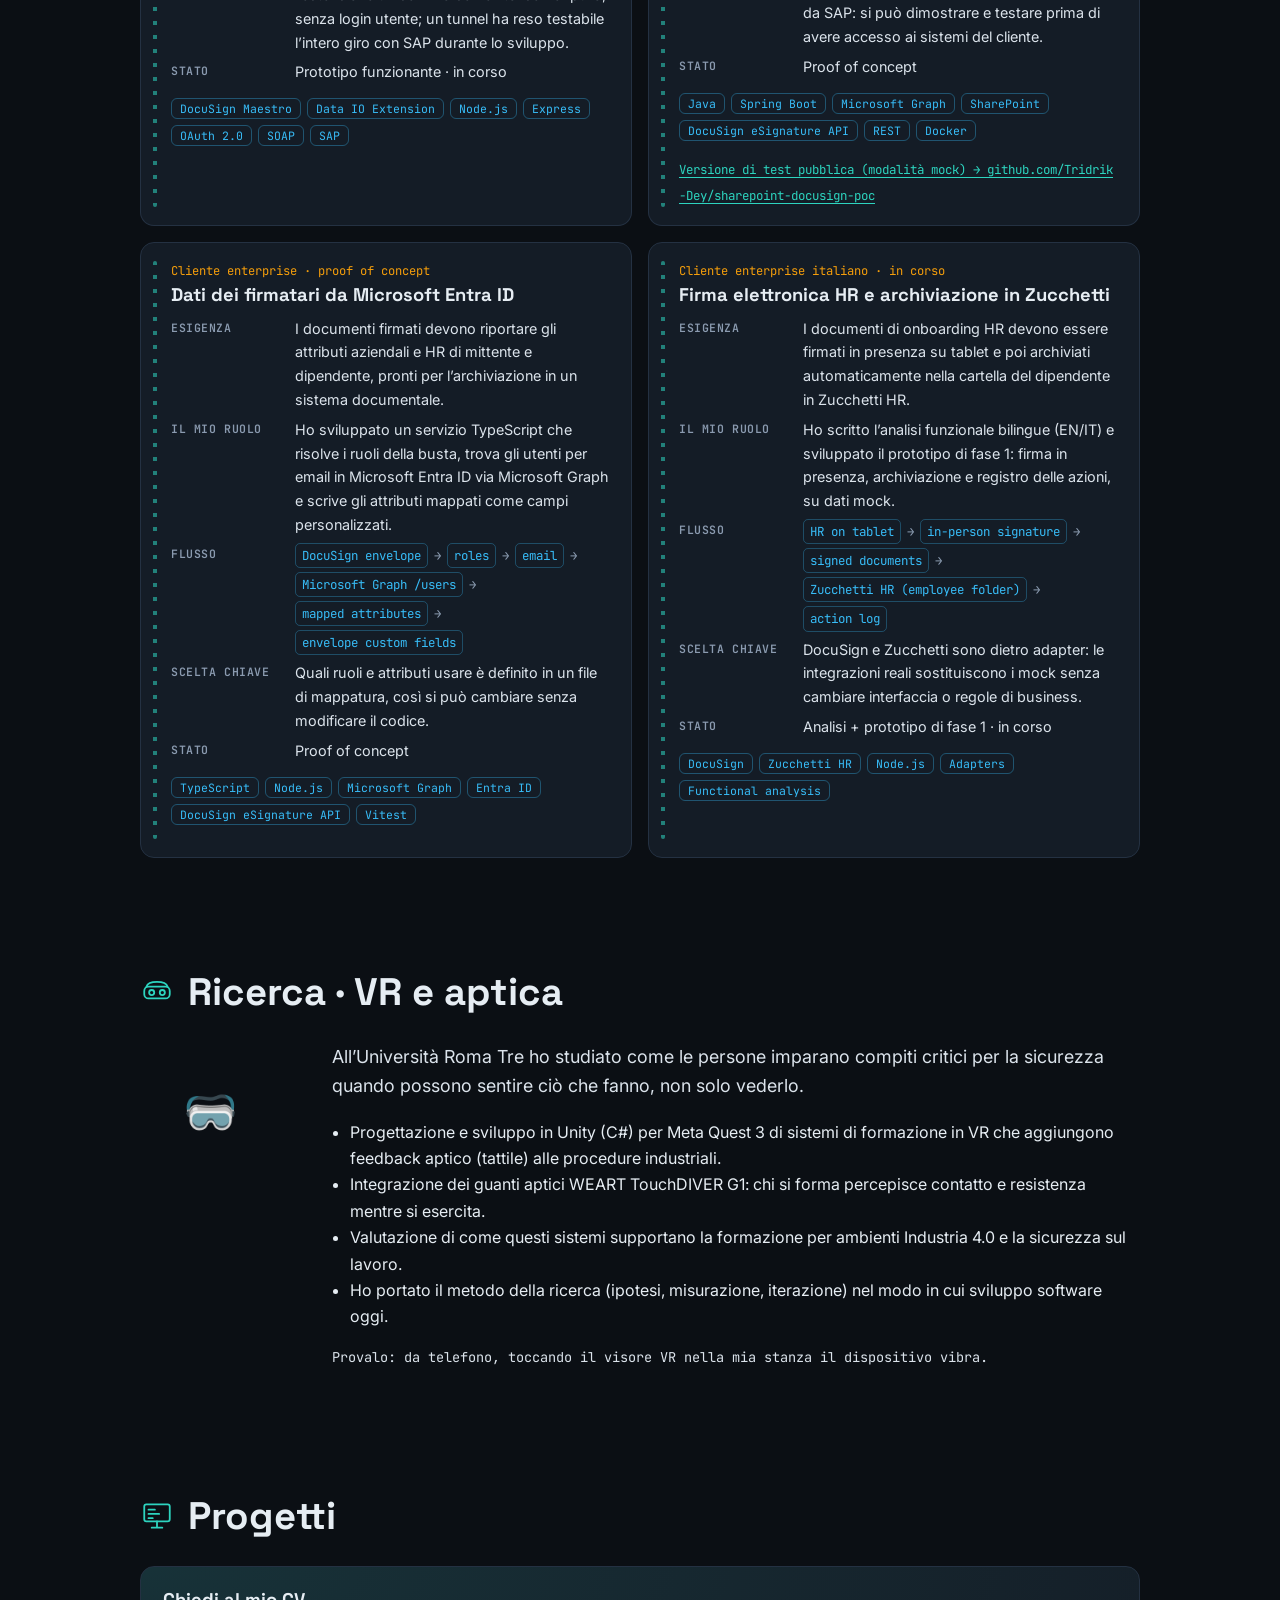
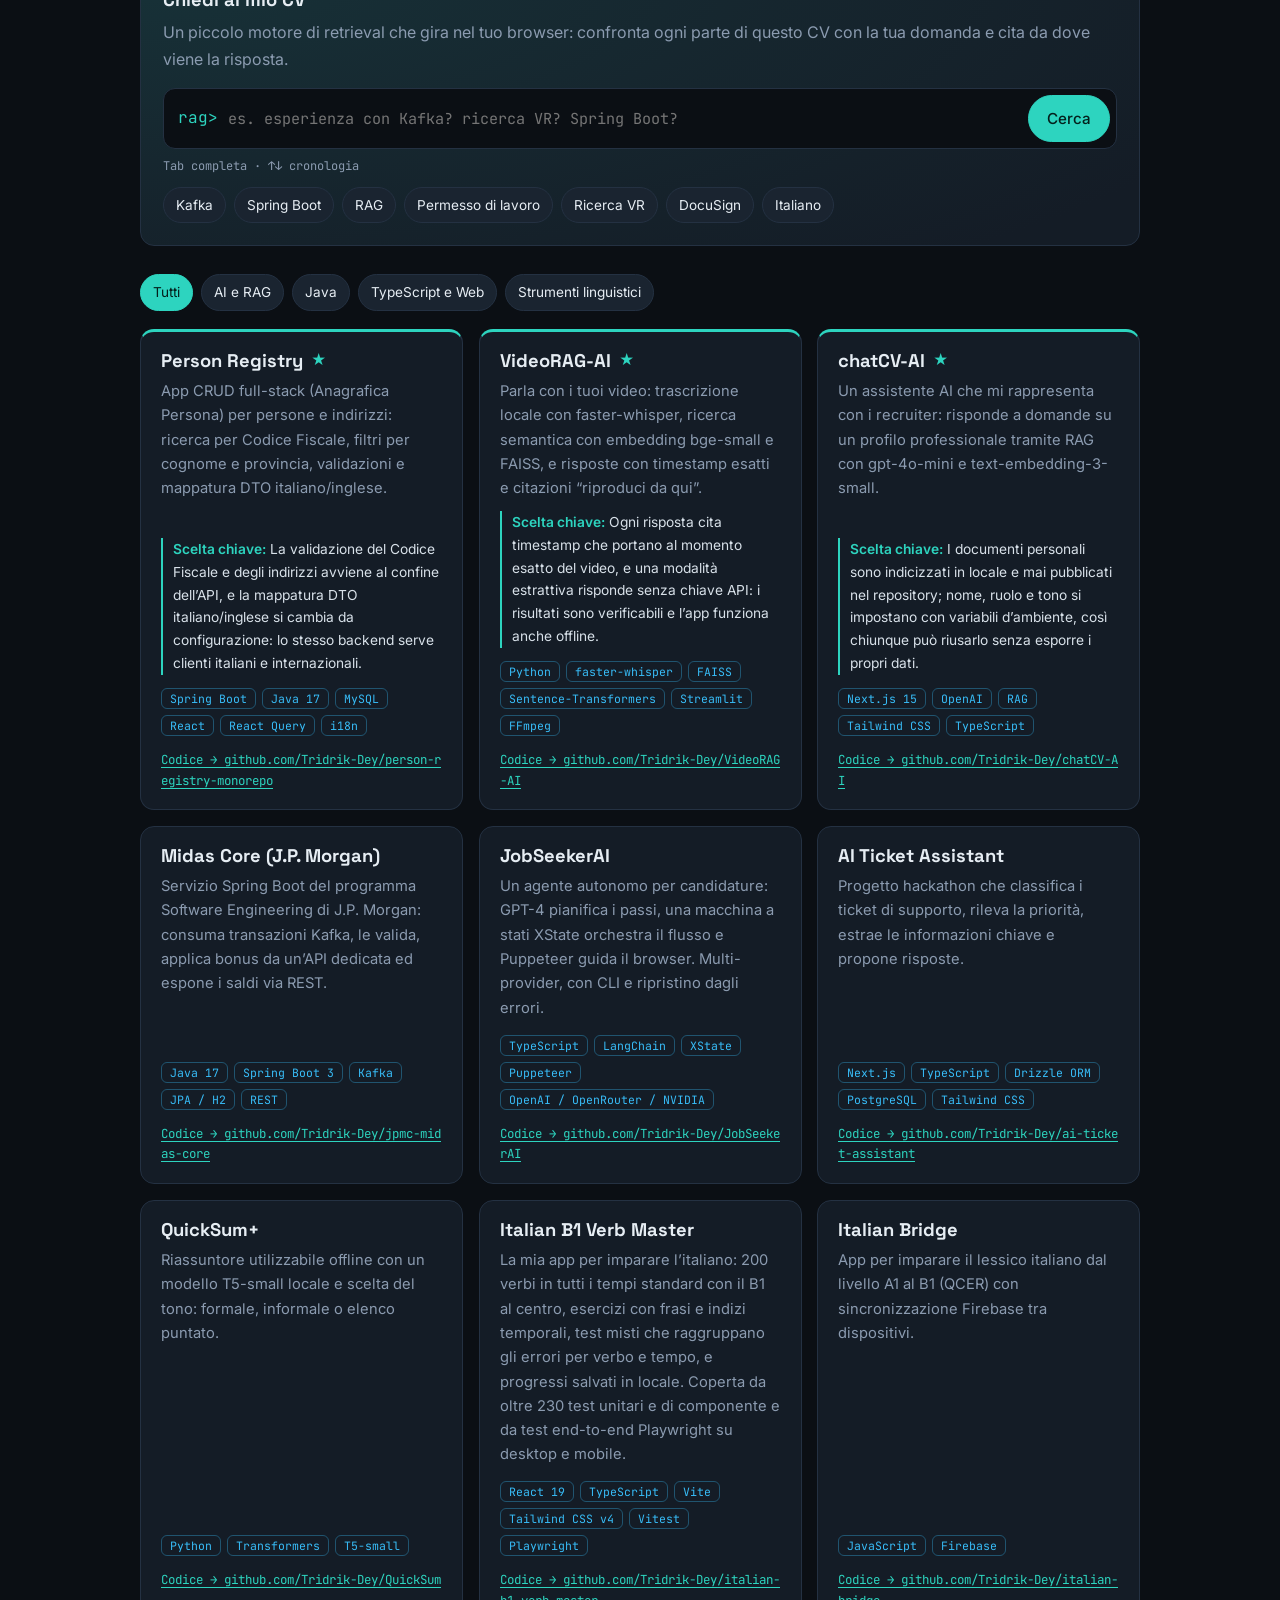
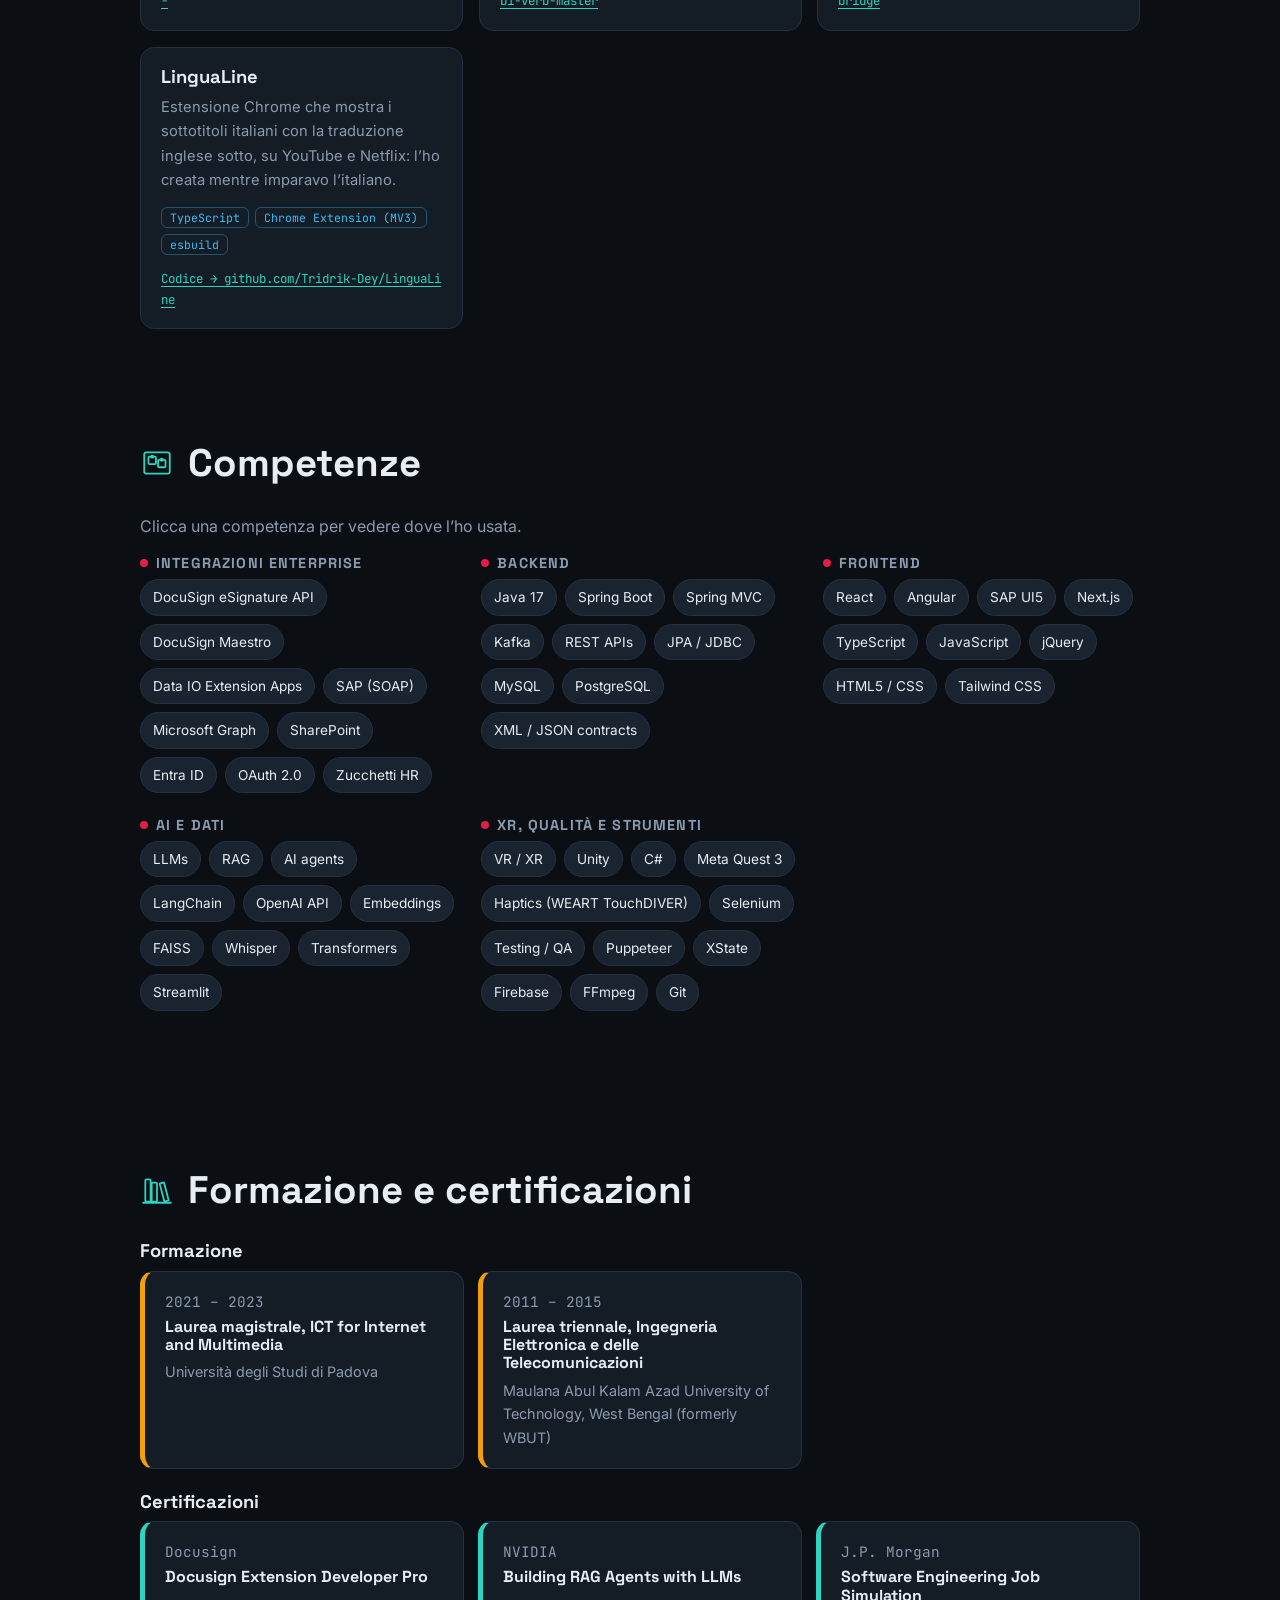
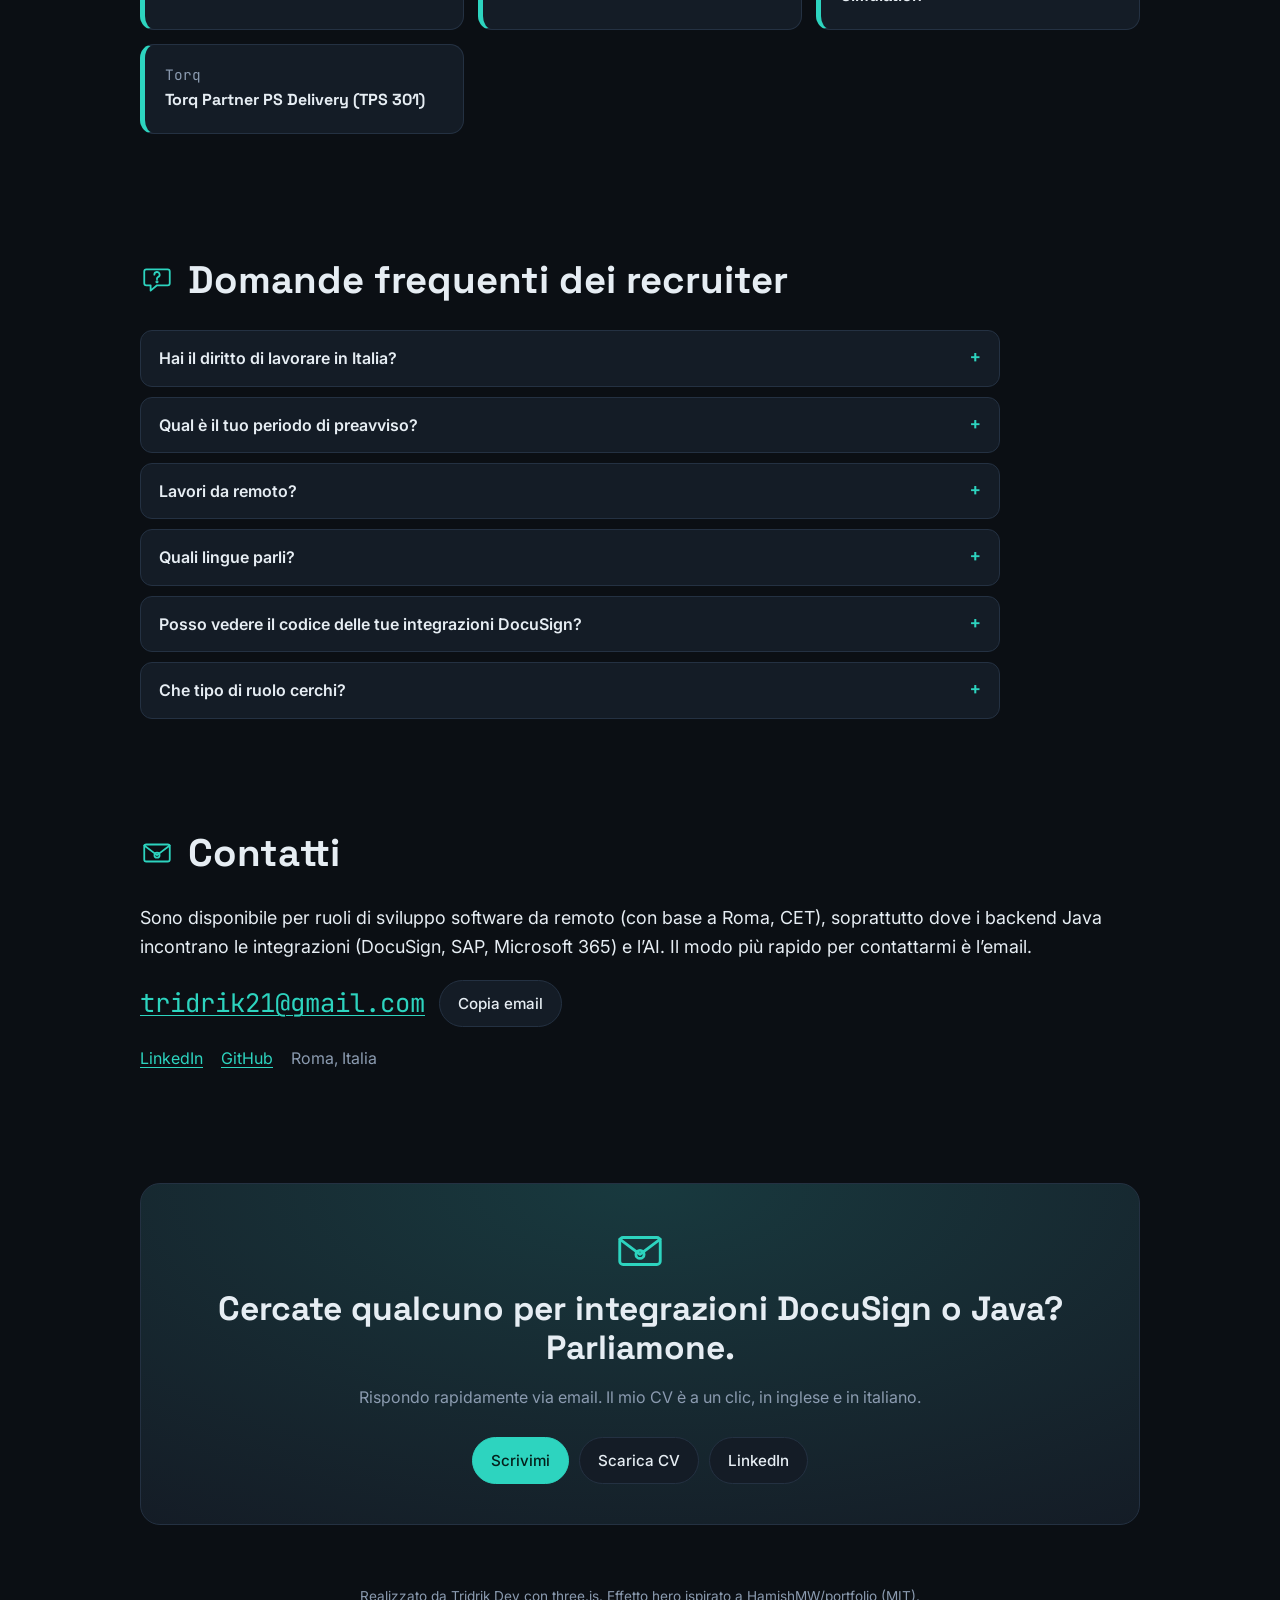
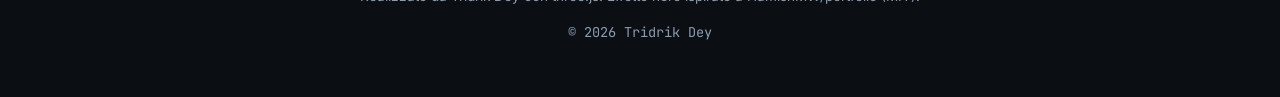
==== commit 1455484a: "Add GoatCounter (privacy-friendly visit counts, no cookies) Co-Authored-By: Claude Opus 5.5 <noreply" ====
--- a/it/index.html
+++ b/it/index.html
@@ -33,6 +33,7 @@
 <noscript><link rel="stylesheet" href="https://fonts.googleapis.com/css2?family=Inter:wght@400;500;600&family=JetBrains+Mono:wght@400;600&family=Space+Grotesk:wght@500;700&display=swap"></noscript>
 <link rel="stylesheet" href="../assets/css/style.css">
 <script>document.documentElement.classList.replace('no-js','js');try{var s=localStorage.getItem('theme');if(s)document.documentElement.dataset.theme=s}catch(e){}</script>
+<script data-goatcounter="https://tridrikdey.goatcounter.com/count" async src="https://gc.zgo.at/count.js"></script>
 <script type="application/ld+json">{"@context":"https://schema.org","@type":"ProfilePage","dateModified":"2026-10-31","inLanguage":"it","mainEntity":{"@type":"Person","@id":"https://tridrik-dey.github.io/#person","name":"Tridrik Dey","jobTitle":"Sviluppatore Software","description":"Sviluppatore software in BARS a Roma, partner DocuSign: integro DocuSign con SAP, SharePoint, Microsoft Entra ID e sistemi HR usando Java/Spring Boot, Node.js e TypeScript. Sviluppo anche progetti RAG e agenti AI.","email":"mailto:tridrik21@gmail.com","image":"https://tridrik-dey.github.io/assets/photo.jpg","url":"https://tridrik-dey.github.io/","address":{"@type":"PostalAddress","addressLocality":"Rome","addressCountry":"IT"},"worksFor":{"@type":"Organization","name":"BARS"},"alumniOf":[{"@type":"CollegeOrUniversity","name":"Università degli Studi di Padova"},{"@type":"CollegeOrUniversity","name":"Maulana Abul Kalam Azad University of Technology, West Bengal (formerly WBUT)"}],"hasCredential":[{"@type":"EducationalOccupationalCredential","name":"Docusign Extension Developer Pro","recognizedBy":{"@type":"Organization","name":"Docusign"}},{"@type":"EducationalOccupationalCredential","name":"Building RAG Agents with LLMs","recognizedBy":{"@type":"Organization","name":"NVIDIA"}},{"@type":"EducationalOccupationalCredential","name":"Software Engineering Job Simulation","recognizedBy":{"@type":"Organization","name":"J.P. Morgan"}},{"@type":"EducationalOccupationalCredential","name":"Torq Partner PS Delivery (TPS 301)","recognizedBy":{"@type":"Organization","name":"Torq"}}],"knowsAbout":["DocuSign eSignature API","DocuSign Maestro","Data IO Extension Apps","SAP (SOAP)","Microsoft Graph","SharePoint","Entra ID","OAuth 2.0","Zucchetti HR","Java 17","Spring Boot","Spring MVC","Kafka","REST APIs","JPA / JDBC","MySQL","PostgreSQL","XML / JSON contracts","React","Angular","SAP UI5","Next.js","TypeScript","JavaScript","jQuery","HTML5 / CSS","Tailwind CSS","LLMs","RAG","AI agents","LangChain","OpenAI API","Embeddings","FAISS","Whisper","Transformers","Streamlit","VR / XR","Unity","C#","Meta Quest 3","Haptics (WEART TouchDIVER)","Selenium","Testing / QA","Puppeteer","XState","Firebase","FFmpeg","Git"],"knowsLanguage":["bn","hi","en","it"],"sameAs":["https://www.linkedin.com/in/tridrik-dey","https://github.com/Tridrik-Dey"]}}</script>
 <script type="application/ld+json">{"@context":"https://schema.org","@type":"FAQPage","inLanguage":"it","mainEntity":[{"@type":"Question","name":"Hai il diritto di lavorare in Italia?","acceptedAnswer":{"@type":"Answer","text":"Sì. Vivo e lavoro a Roma, attualmente come sviluppatore software in BARS."}},{"@type":"Question","name":"Qual è il tuo periodo di preavviso?","acceptedAnswer":{"@type":"Answer","text":"È flessibile: concordiamo volentieri una data di inizio adatta a entrambi."}},{"@type":"Question","name":"Lavori da remoto?","acceptedAnswer":{"@type":"Answer","text":"Sì, cerco solo ruoli da remoto. Ho base a Roma (CET), quindi lavoro negli stessi orari europei e ho il diritto di lavorare in Italia."}},{"@type":"Question","name":"Quali lingue parli?","acceptedAnswer":{"@type":"Answer","text":"Bengalese (lingua madre) e hindi (madrelingua), inglese professionale e italiano A2, in preparazione per il B1: ho persino creato un’app per esercitarmi con i verbi italiani."}},{"@type":"Question","name":"Posso vedere il codice delle tue integrazioni DocuSign?","acceptedAnswer":{"@type":"Answer","text":"Il codice dei clienti è privato, per questo i casi qui sopra descrivono problema, ruolo, architettura e scelte chiave. Il proof of concept SharePoint → DocuSign ha una versione di test pubblica, e in un colloquio illustro volentieri qualsiasi progetto."}},{"@type":"Question","name":"Che tipo di ruolo cerchi?","acceptedAnswer":{"@type":"Answer","text":"Ruoli da sviluppatore software dove i backend Java/Spring Boot incontrano le integrazioni (DocuSign, SAP, Microsoft 365) e, idealmente, l’AI e la RAG."}}]}</script>
 </head>
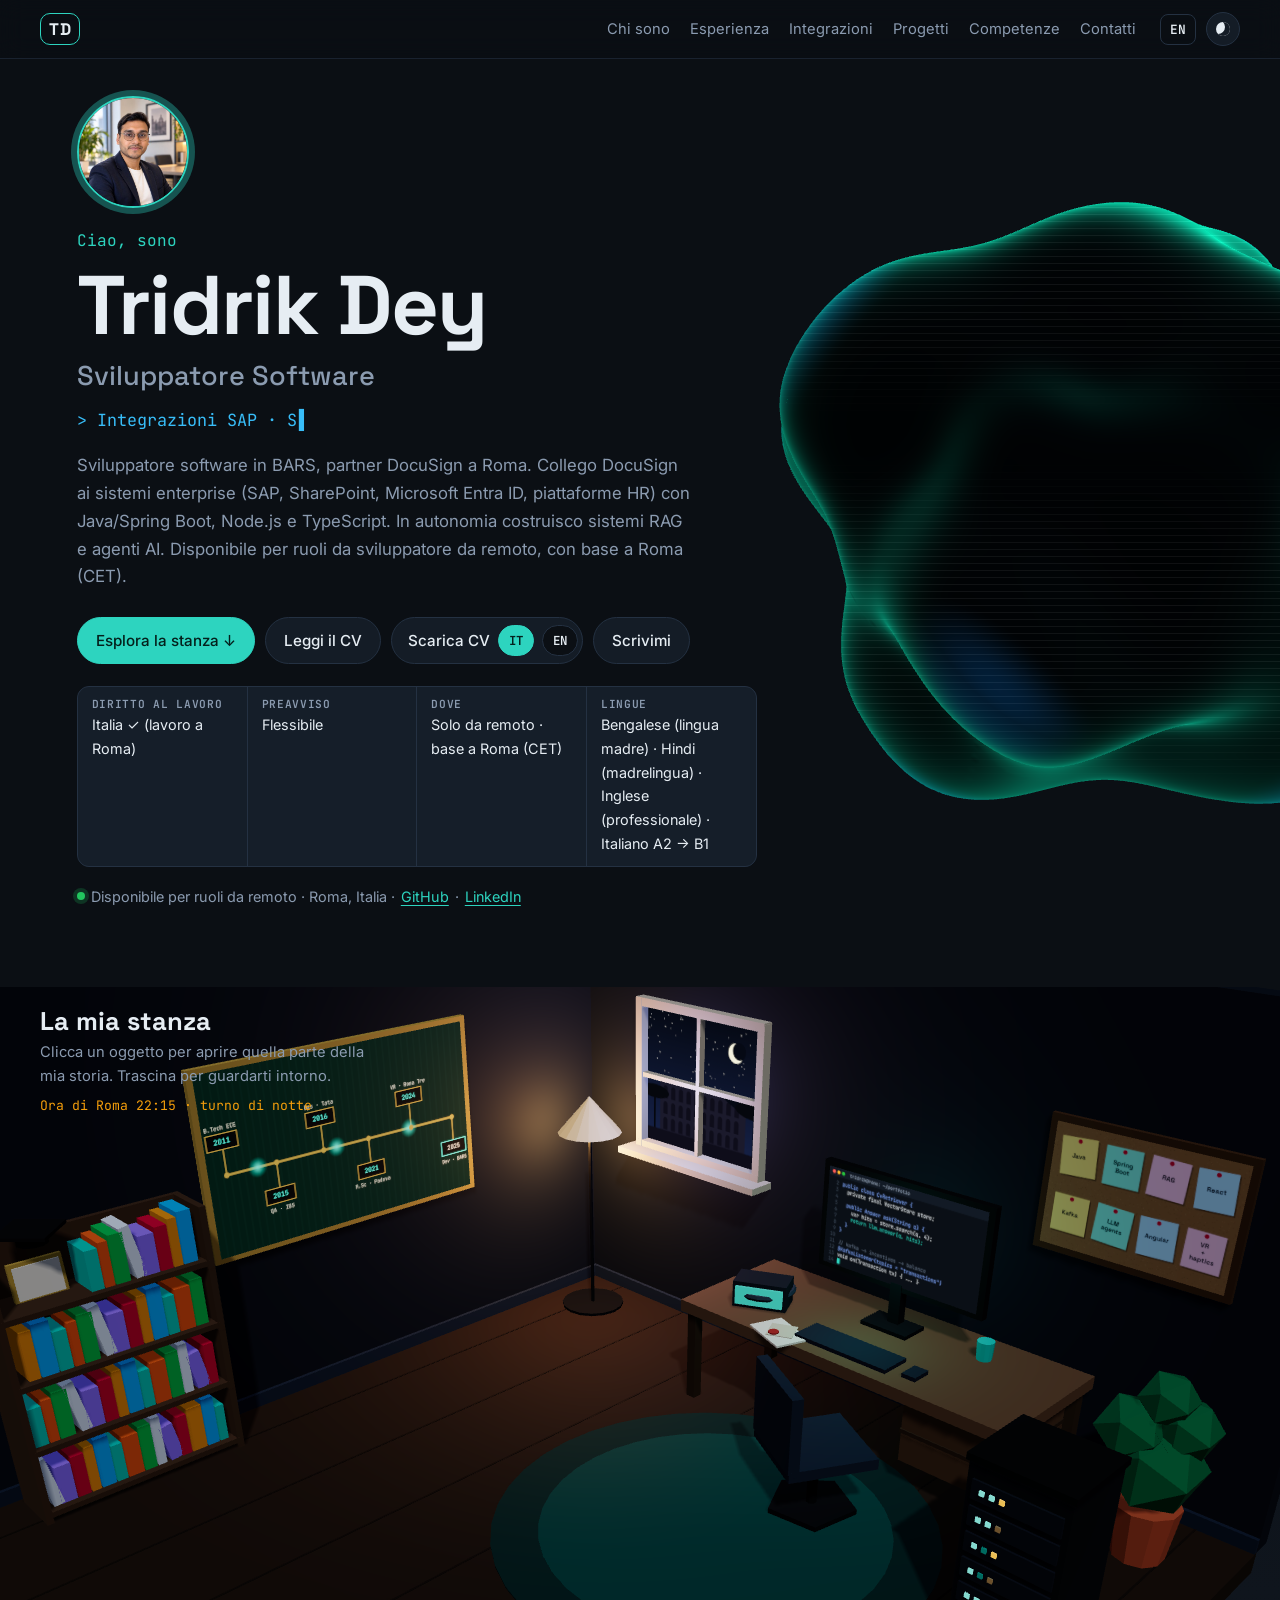
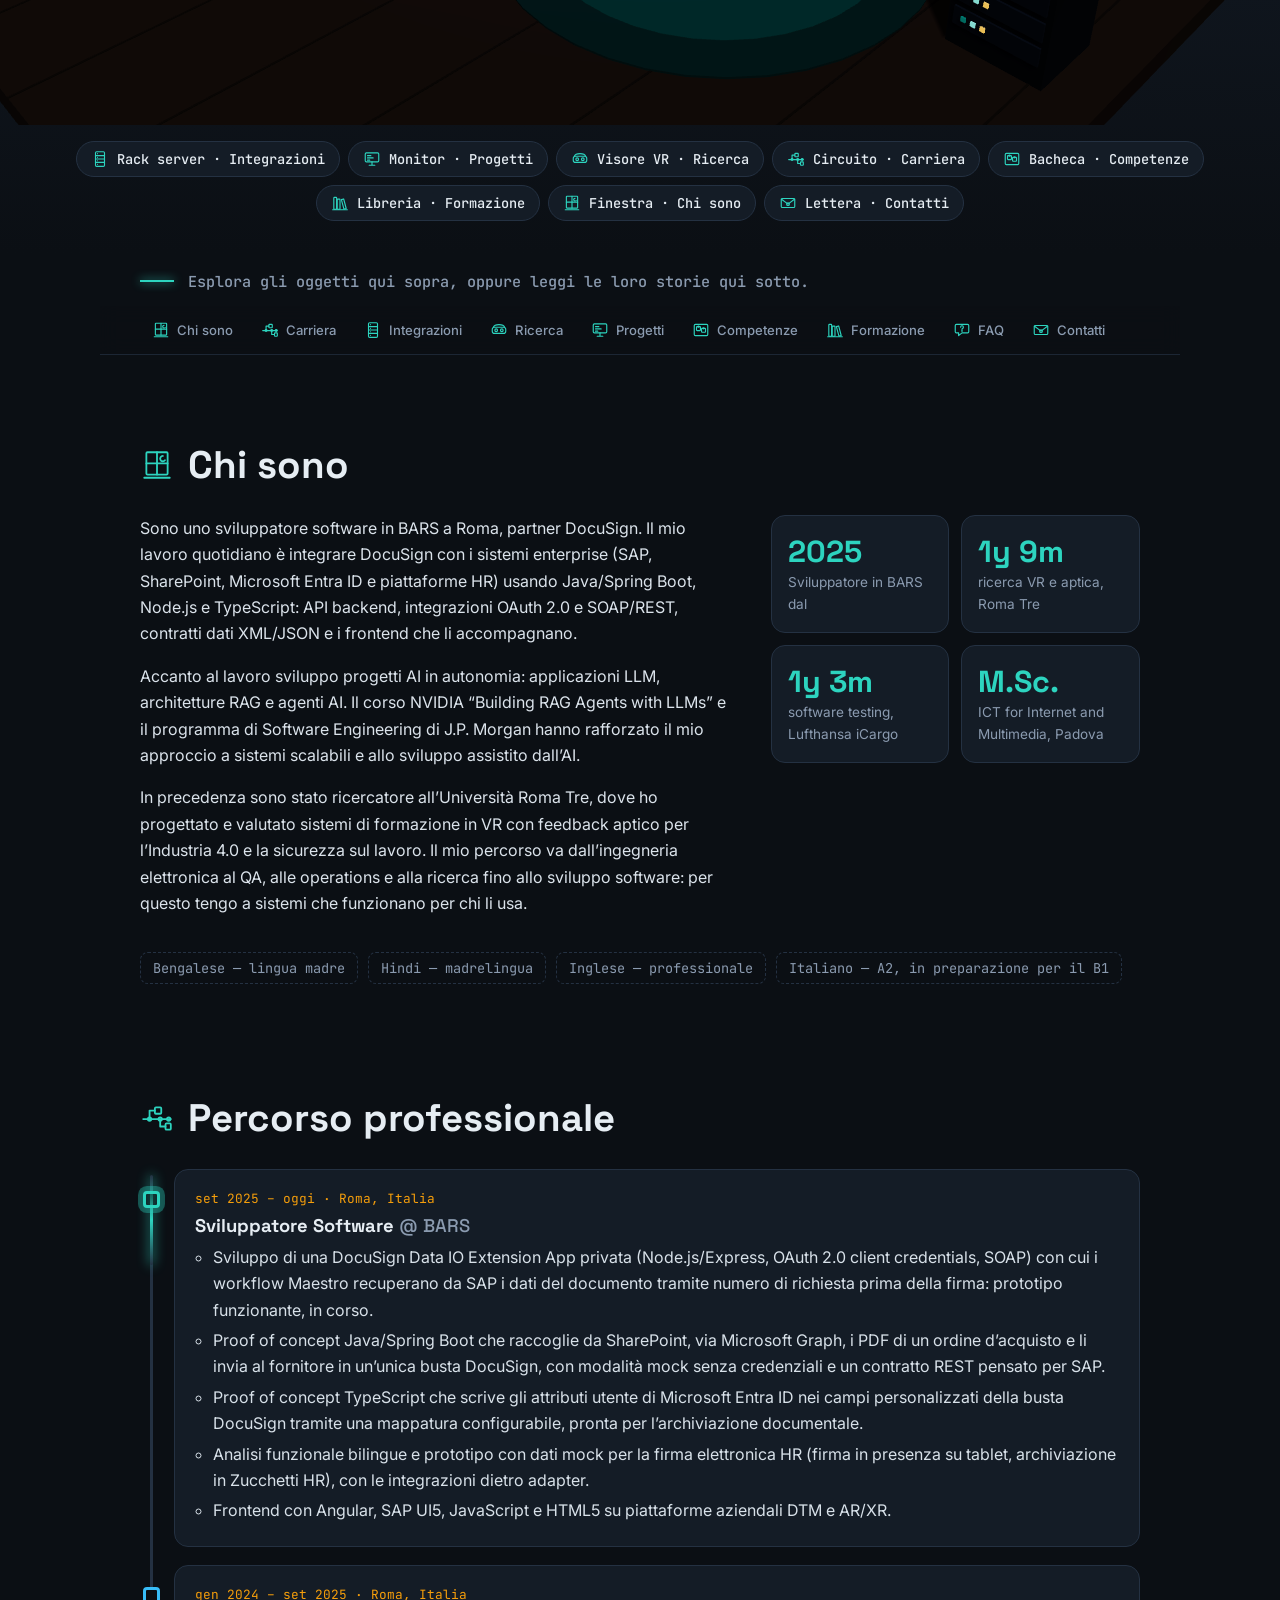
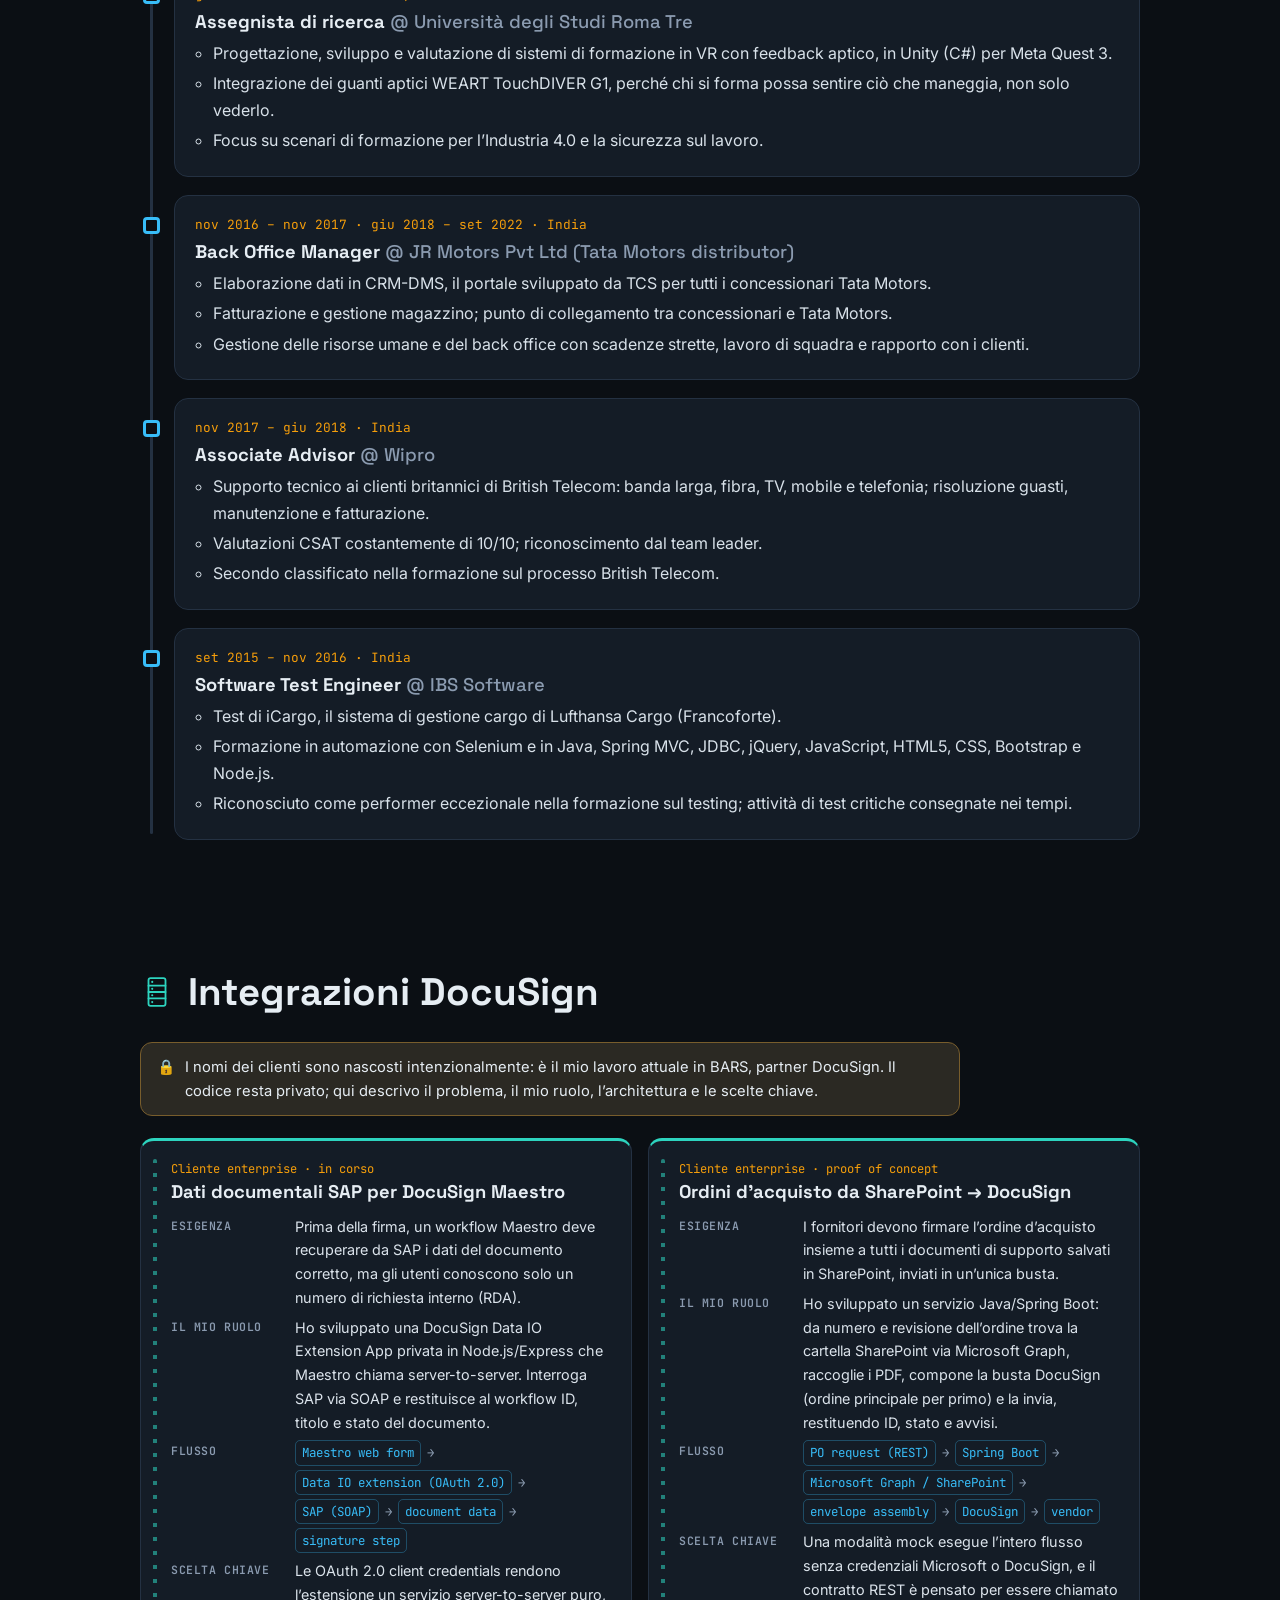
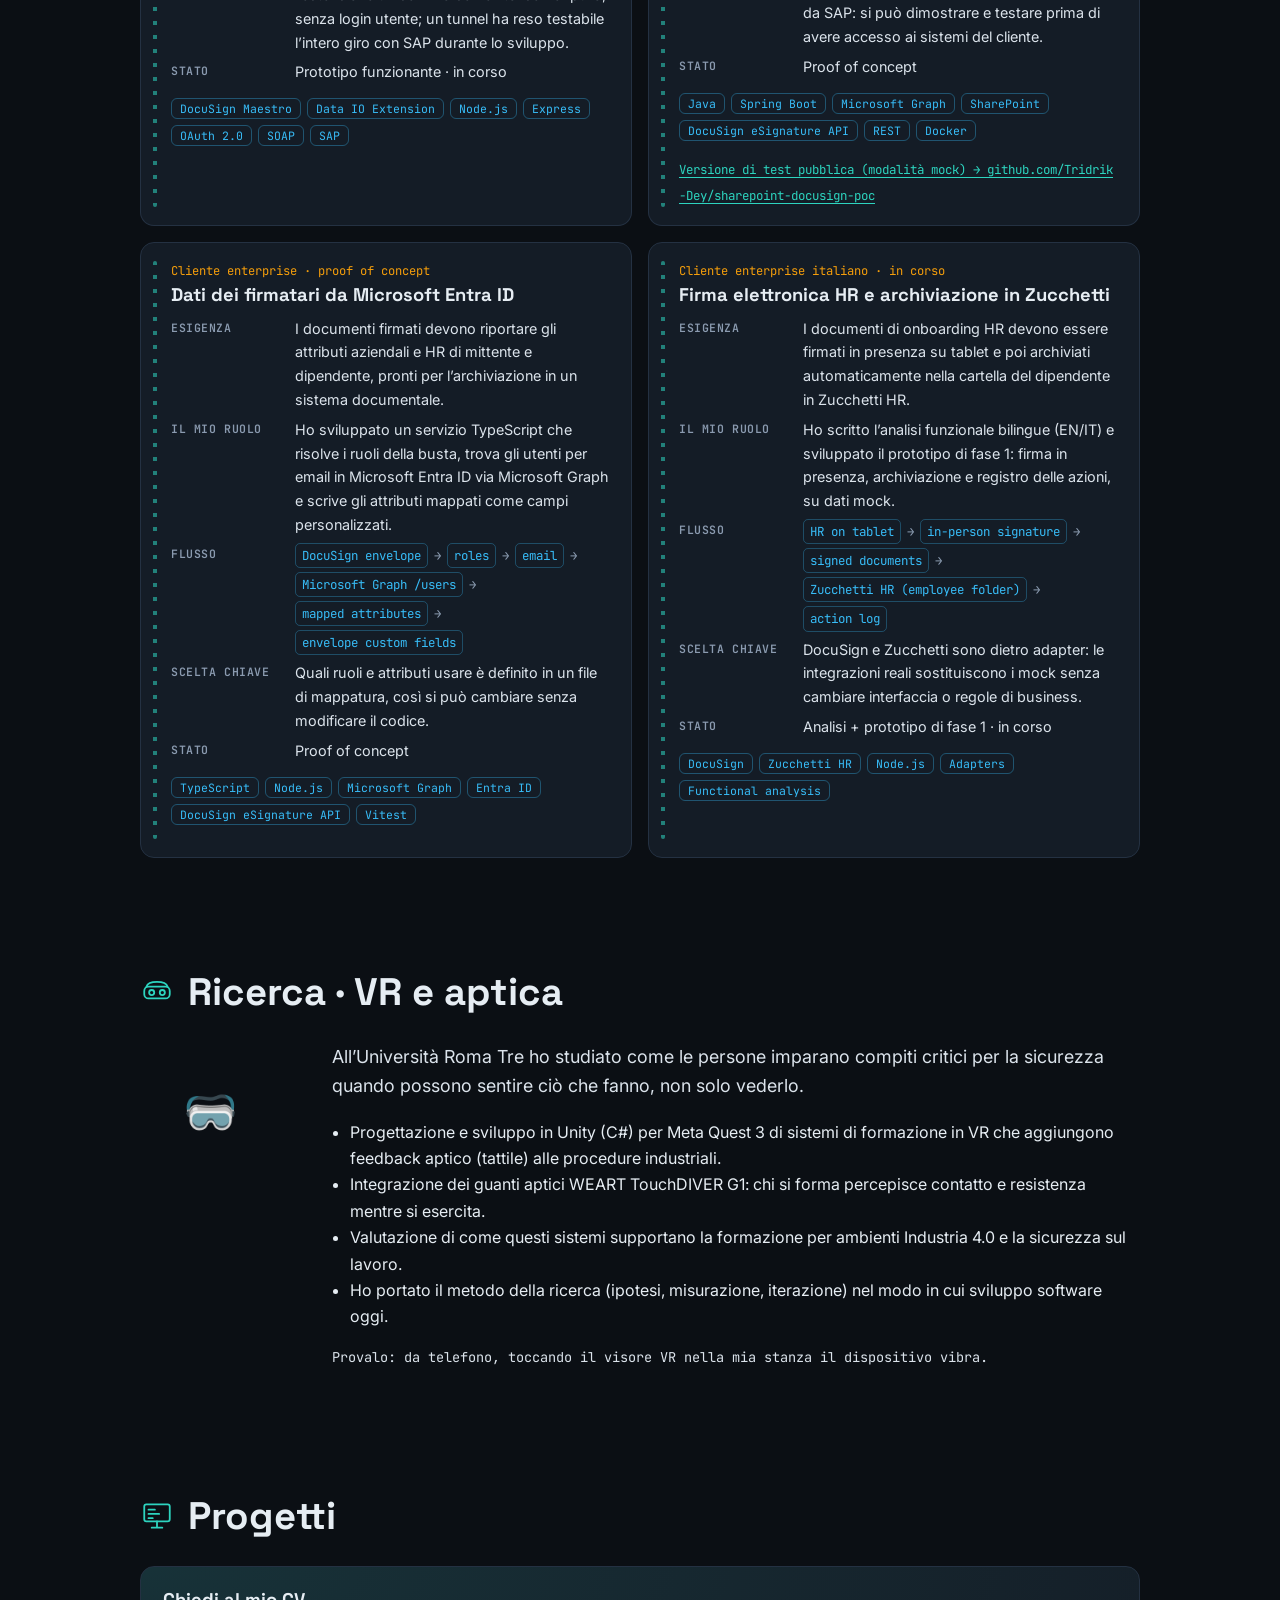
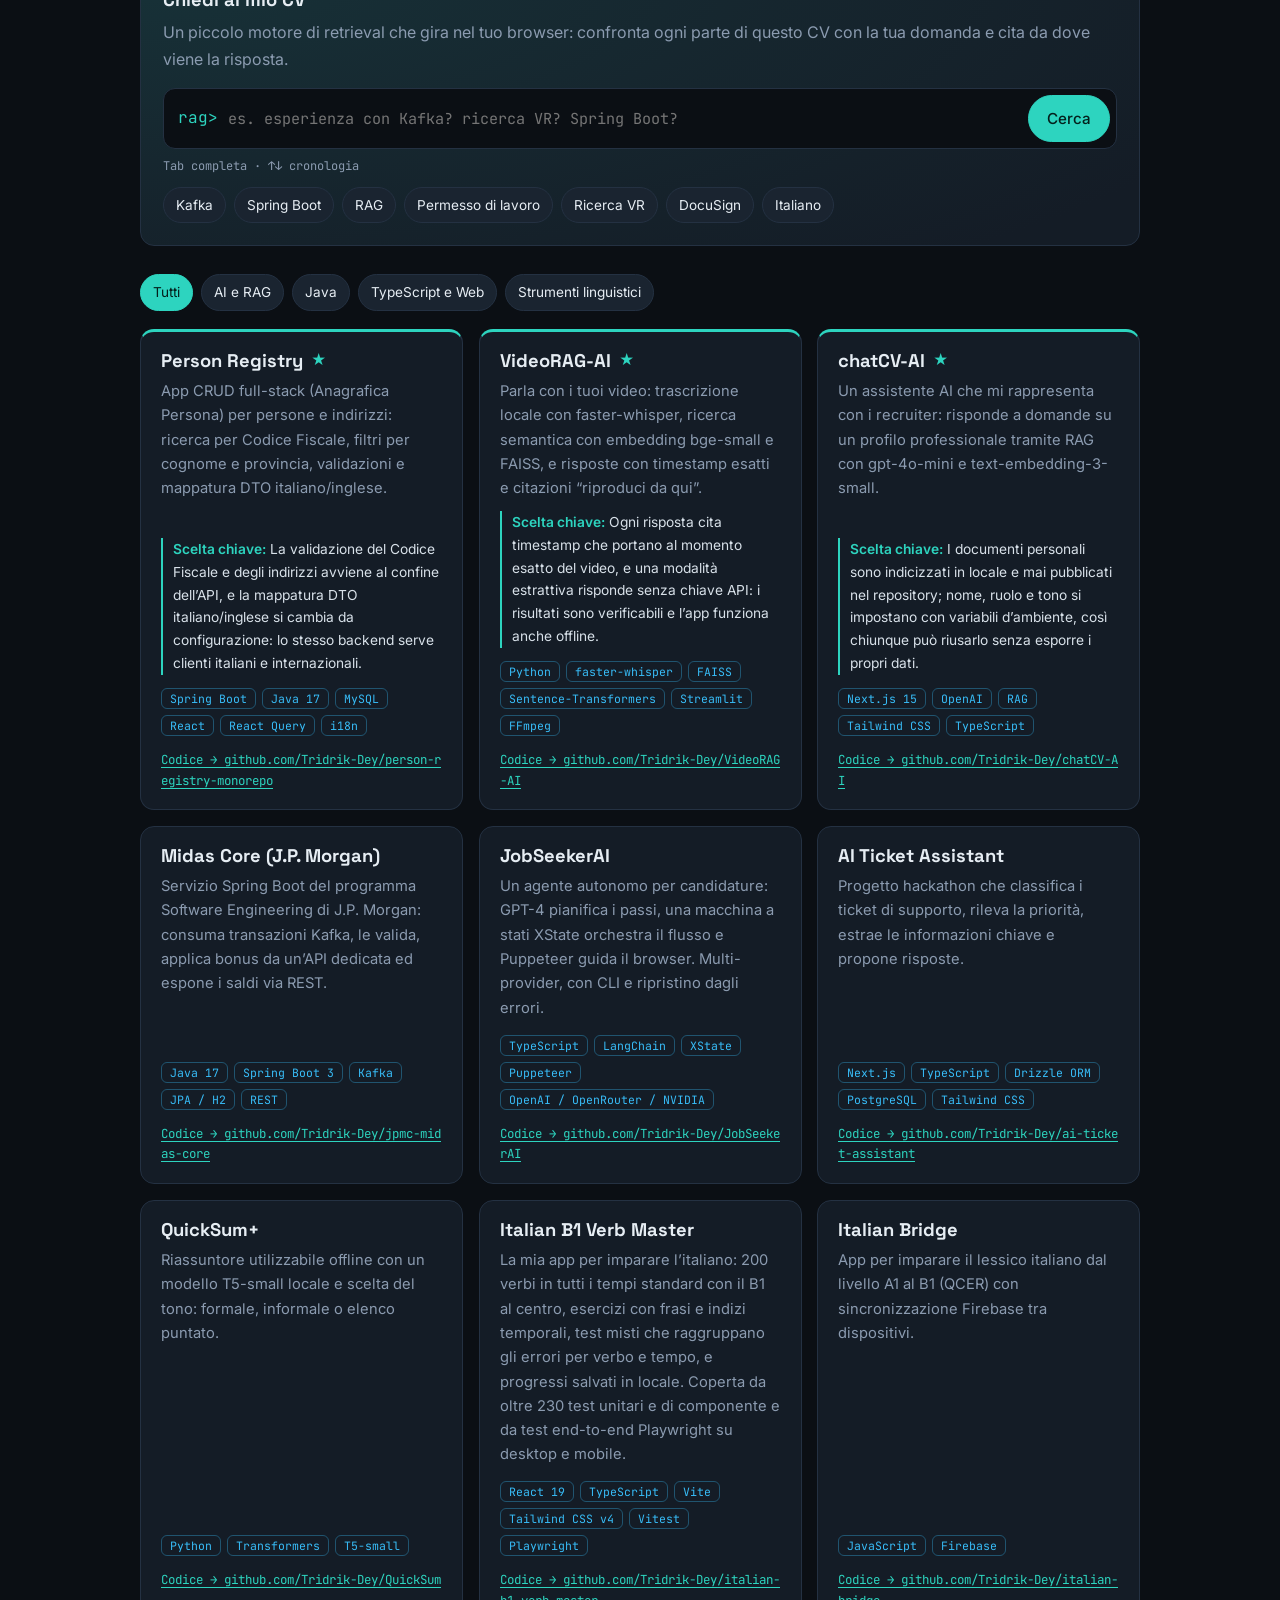
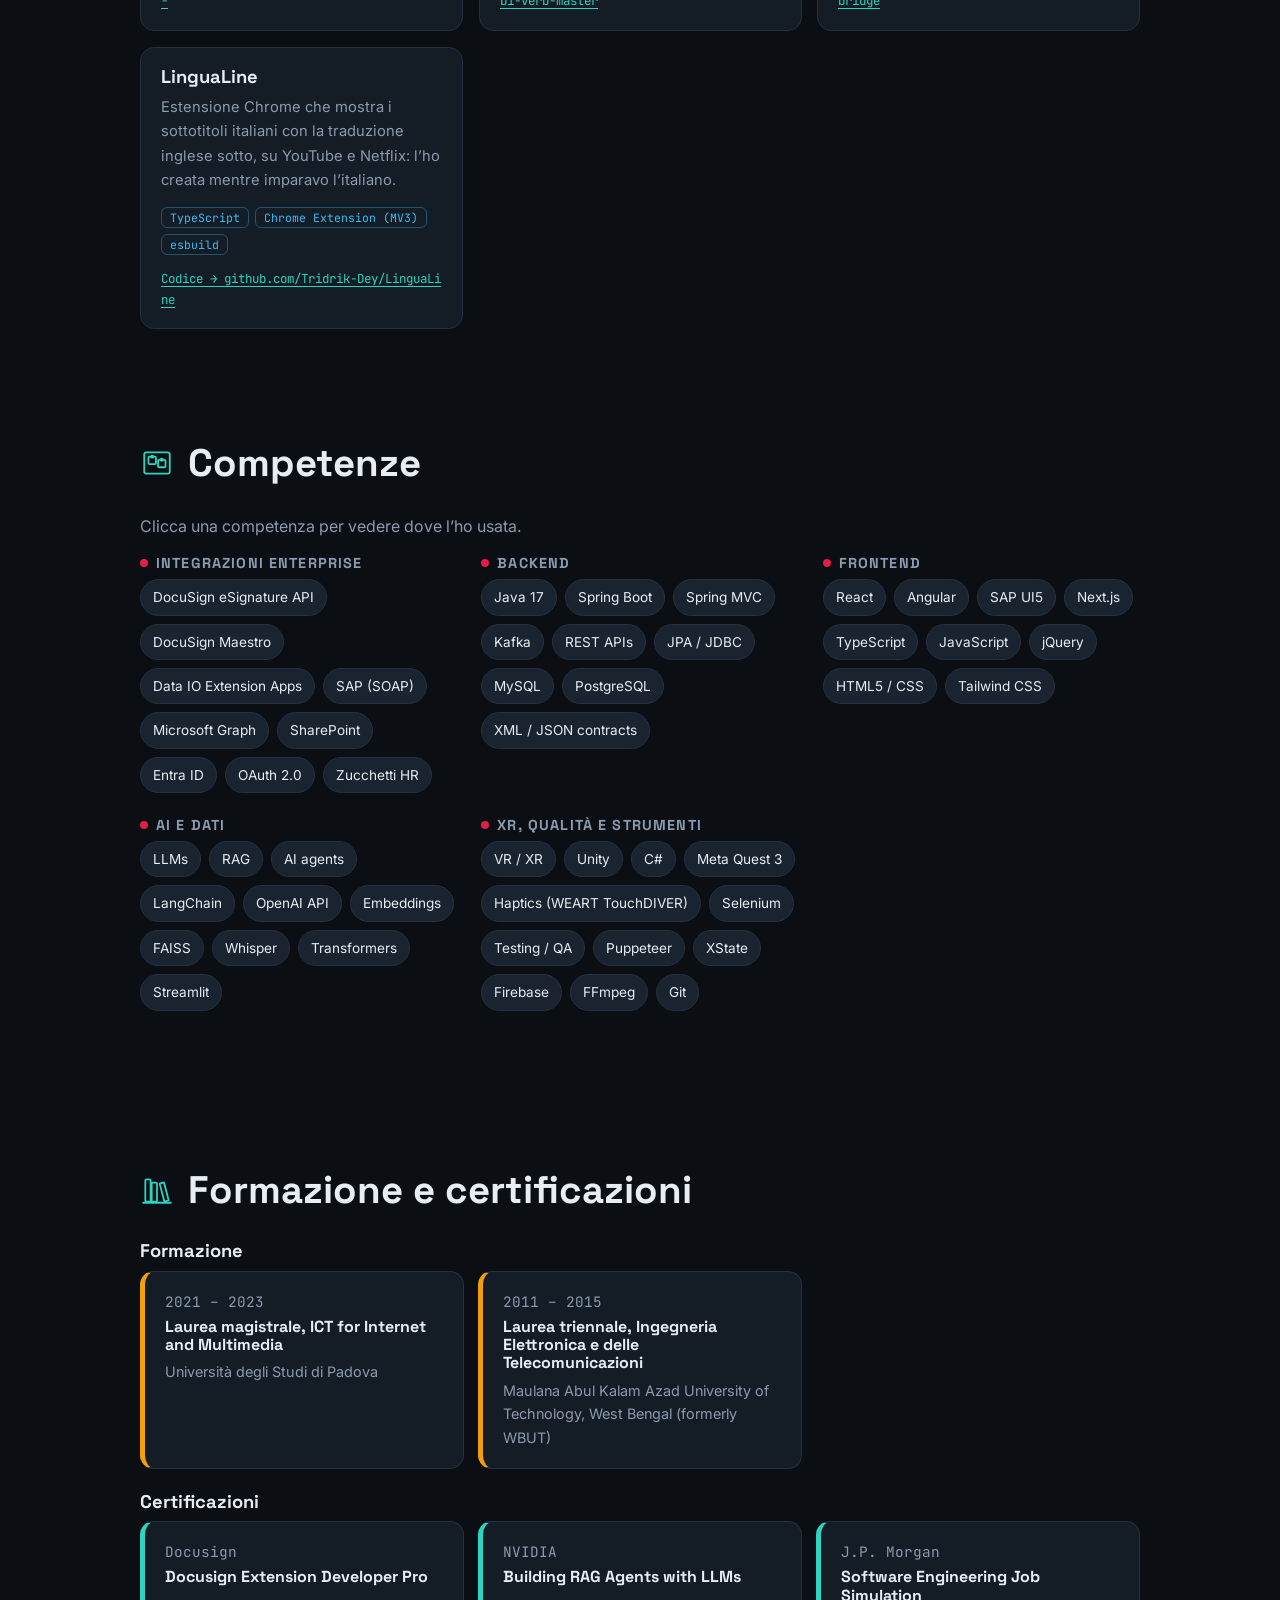
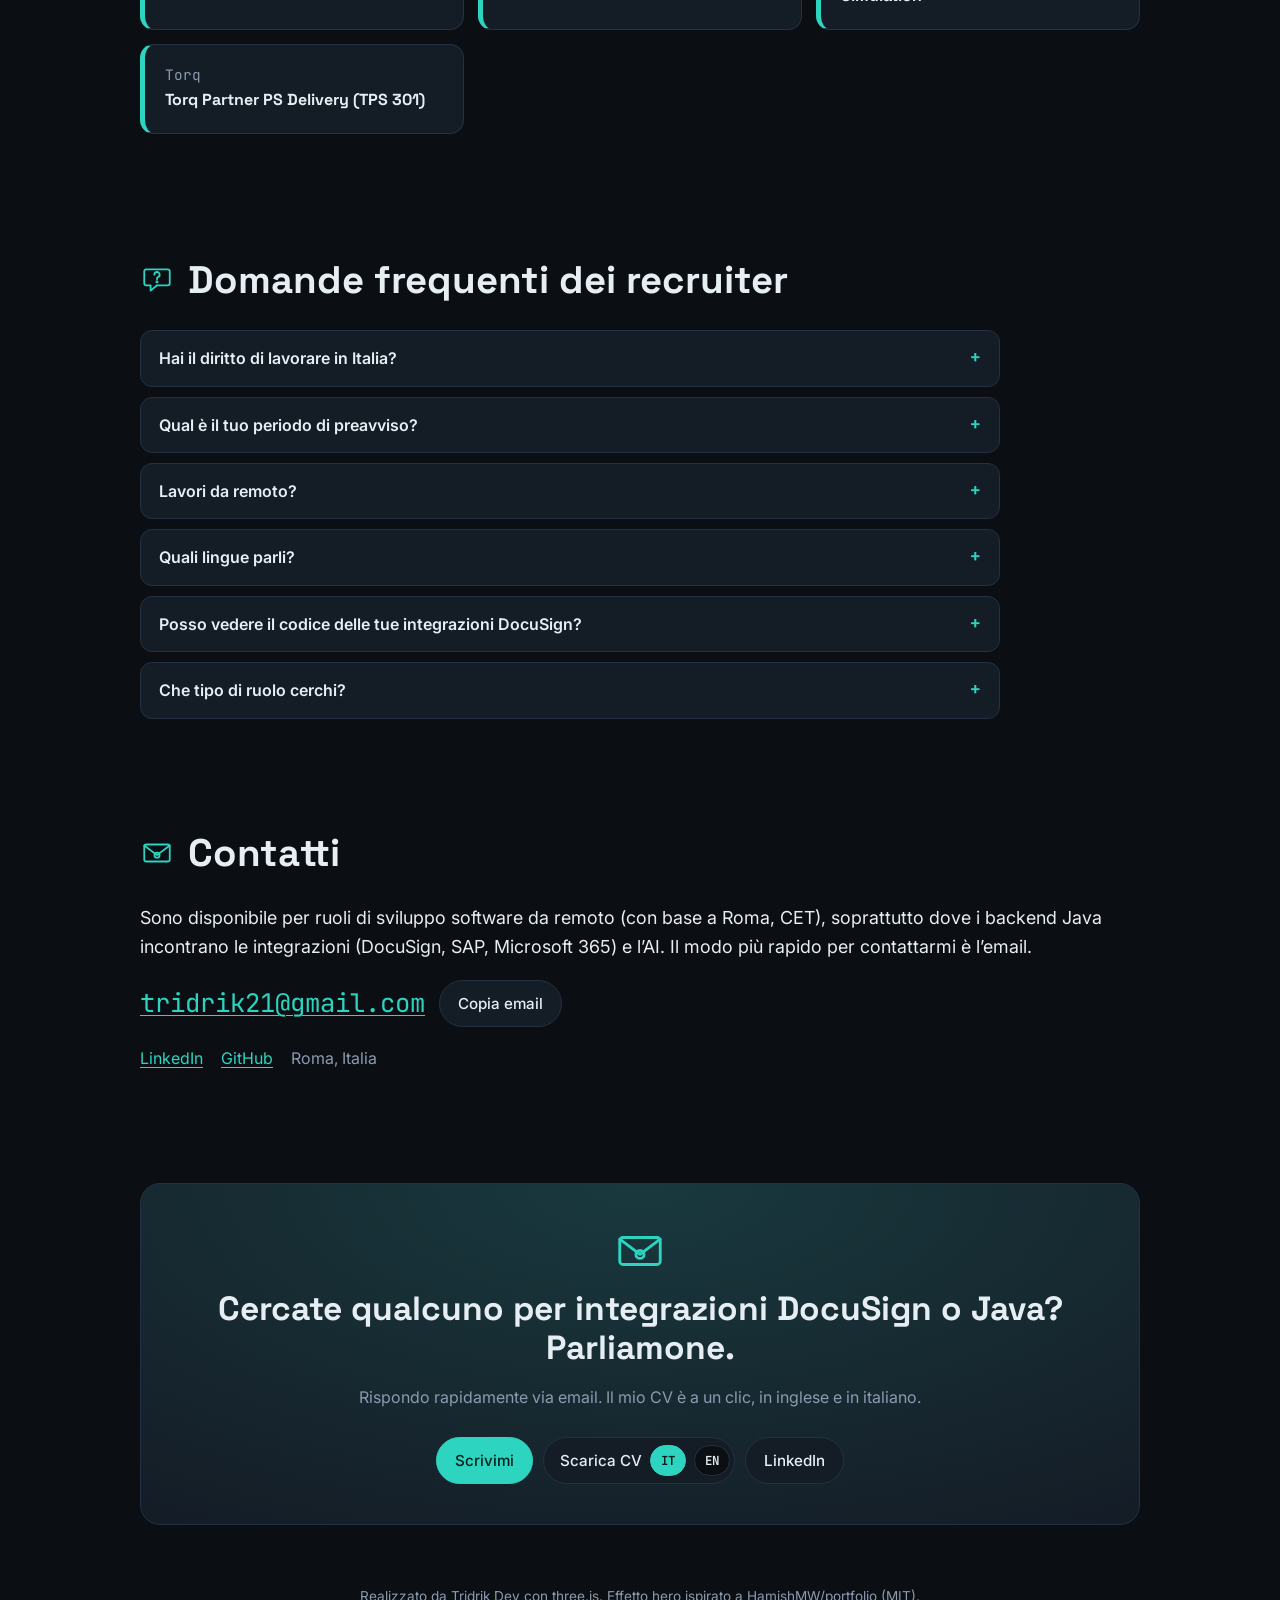
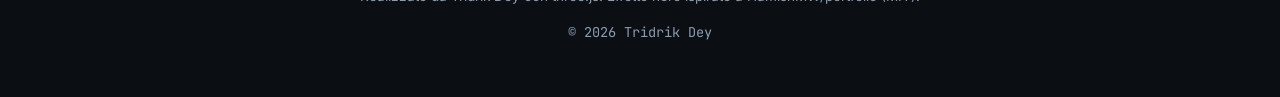
==== commit 190404c4: "Offer the CV in both languages: Download CV EN | IT on both pages Co-Authored-By: Claude Opus 5.5 <n" ====
--- a/it/index.html
+++ b/it/index.html
@@ -60,7 +60,7 @@
     <div class="hero-actions">
       <a class="btn btn-primary" href="#room">Esplora la stanza ↓</a>
       <a class="btn" href="#about">Leggi il CV</a>
-      <a class="btn" href="../assets/cv/Tridrik-Dey-CV-IT.pdf" download>Scarica CV</a>
+      <span class="btn cv-choice"><span aria-hidden="true">Scarica CV</span><a href="../assets/cv/Tridrik-Dey-CV-IT.pdf" download hreflang="it" aria-label="Scarica il CV in italiano">IT</a><a href="../assets/cv/Tridrik-Dey-CV-EN.pdf" download hreflang="en" aria-label="Scarica il CV in inglese">EN</a></span>
       <a class="btn" href="mailto:tridrik21@gmail.com">Scrivimi</a>
     </div>
     <dl class="brief" id="brief" aria-label="In breve per i recruiter" data-chunk data-kind="profile" data-title="In breve per i recruiter" data-section="Profile" data-tags="right-to-work work-permit availability notice-period location remote languages english italian bengali hindi">
@@ -391,7 +391,7 @@
   <p>Rispondo rapidamente via email. Il mio CV è a un clic, in inglese e in italiano.</p>
   <div class="hero-actions">
     <a class="btn btn-primary" href="mailto:tridrik21@gmail.com">Scrivimi</a>
-    <a class="btn" href="../assets/cv/Tridrik-Dey-CV-IT.pdf" download>Scarica CV</a>
+    <span class="btn cv-choice"><span aria-hidden="true">Scarica CV</span><a href="../assets/cv/Tridrik-Dey-CV-IT.pdf" download hreflang="it" aria-label="Scarica il CV in italiano">IT</a><a href="../assets/cv/Tridrik-Dey-CV-EN.pdf" download hreflang="en" aria-label="Scarica il CV in inglese">EN</a></span>
     <a class="btn" href="https://www.linkedin.com/in/tridrik-dey" rel="me">LinkedIn</a>
   </div>
 </section>
--- a/assets/css/style.css
+++ b/assets/css/style.css
@@ -488,3 +488,13 @@
 @media (prefers-reduced-motion: reduce) {
   .flow .step { animation: none; }
 }
+
+/* "Download CV: EN | IT" choice */
+.cv-choice { padding: 4px 4px 4px 16px; gap: 8px; cursor: default; }
+.cv-choice:hover { transform: none; }
+.cv-choice a {
+  font: 600 .78rem var(--mono); text-decoration: none; color: var(--text);
+  padding: 6px 10px; border-radius: 999px; border: 1px solid var(--line); background: var(--bg);
+}
+.cv-choice a:first-of-type { background: var(--accent); color: var(--accent-ink); border-color: var(--accent); }
+.cv-choice a:hover { border-color: var(--accent); }
